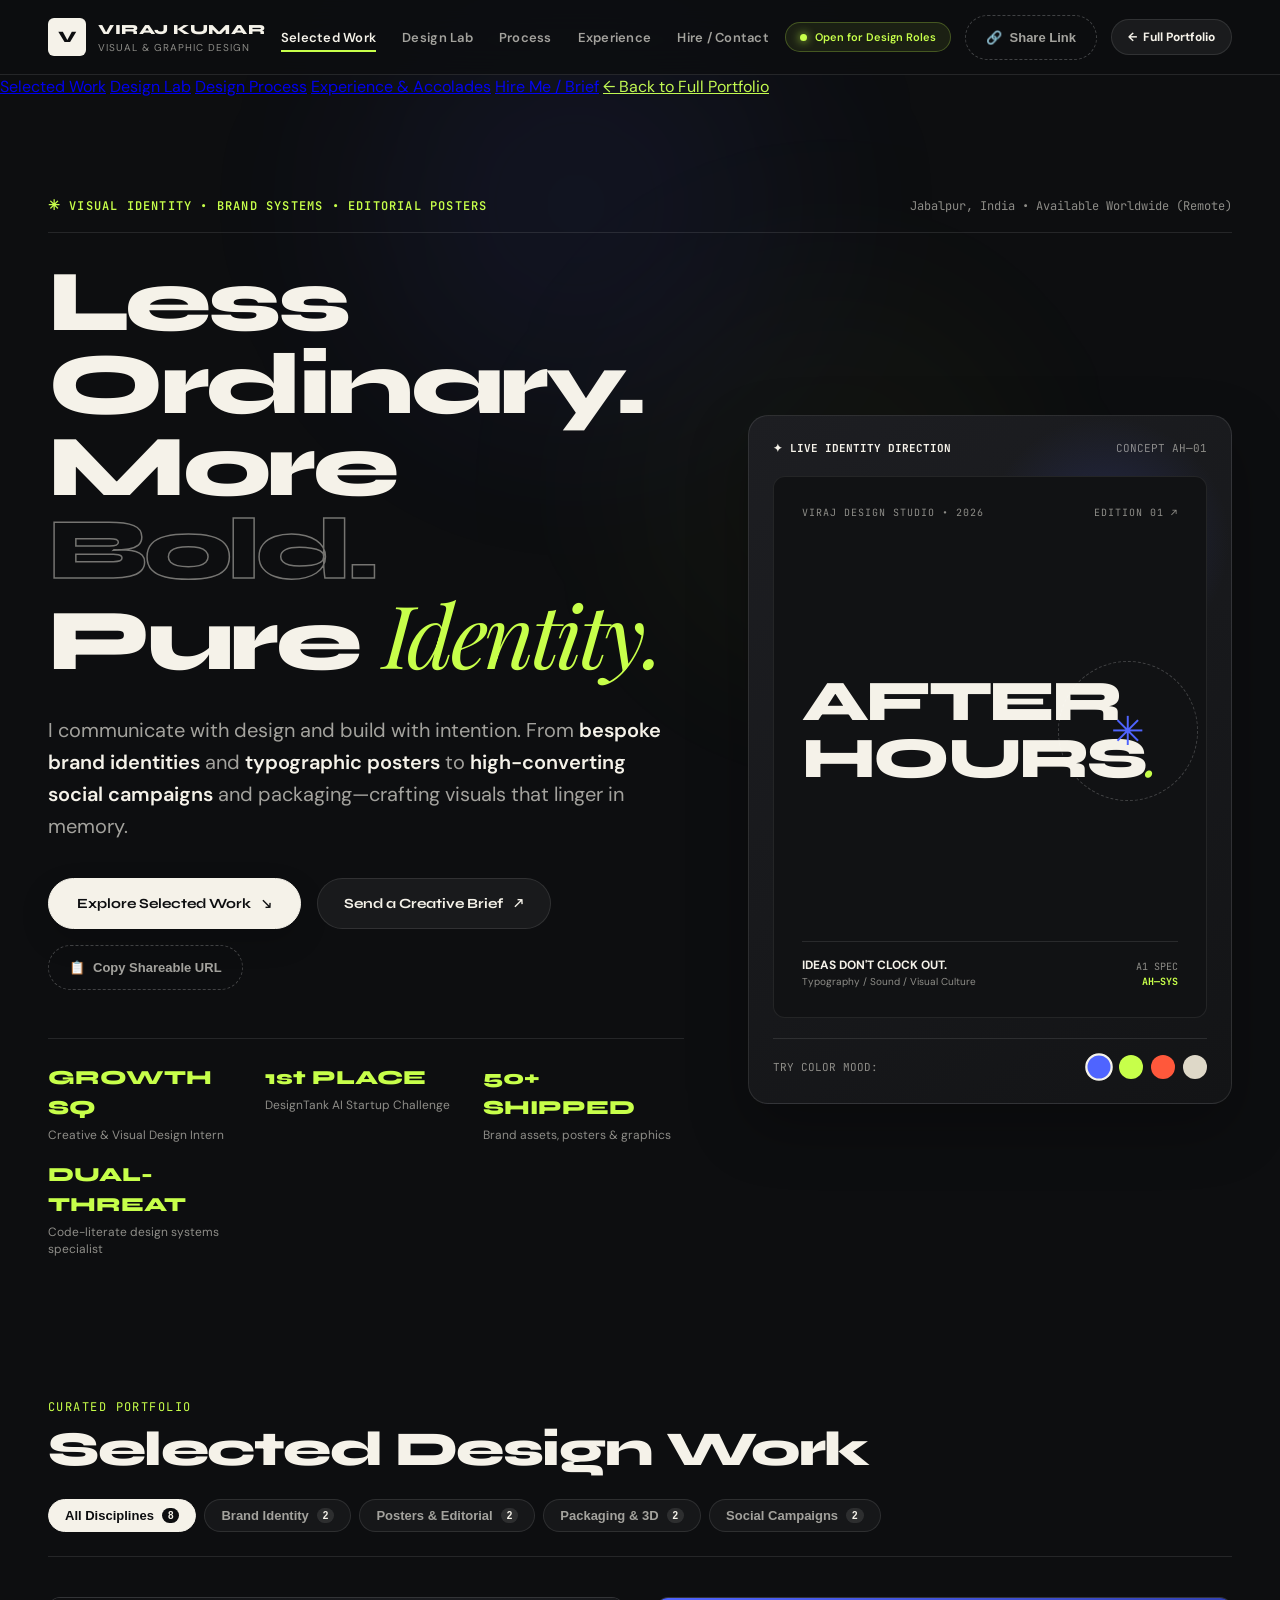
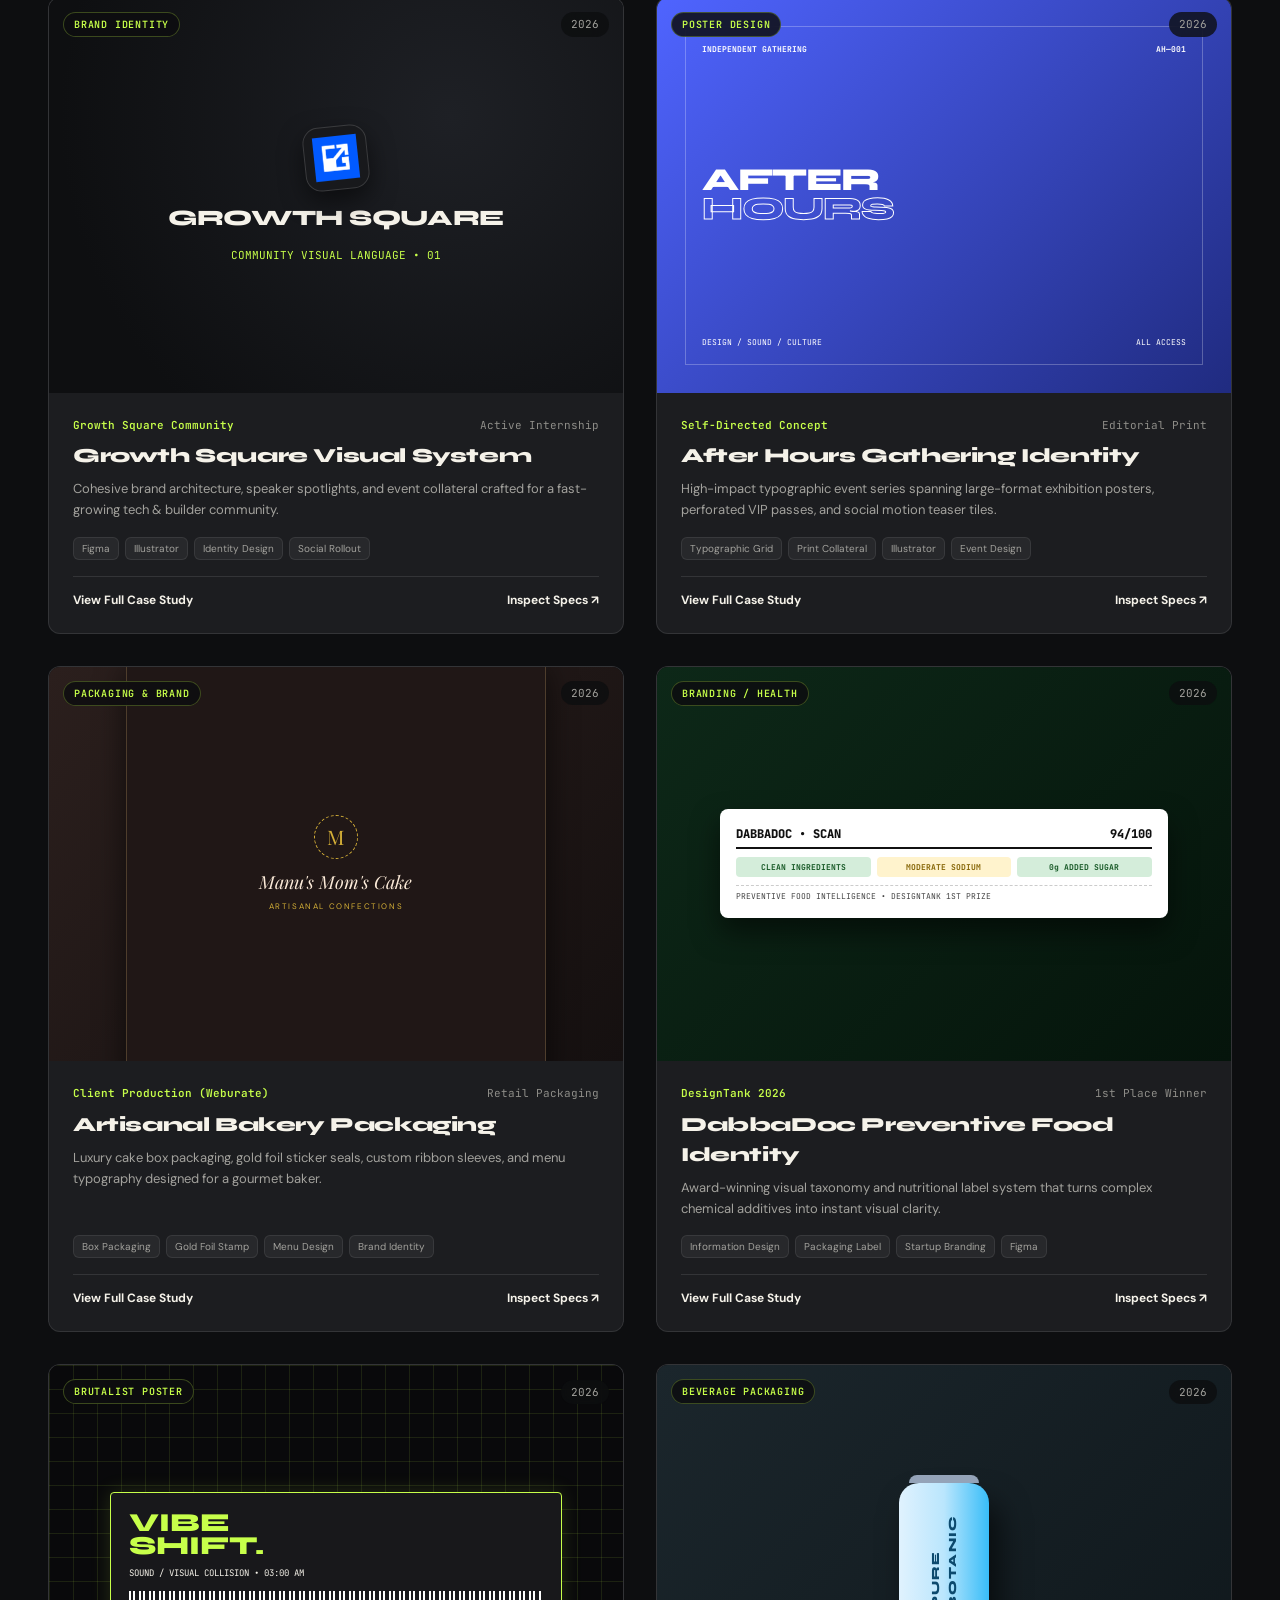
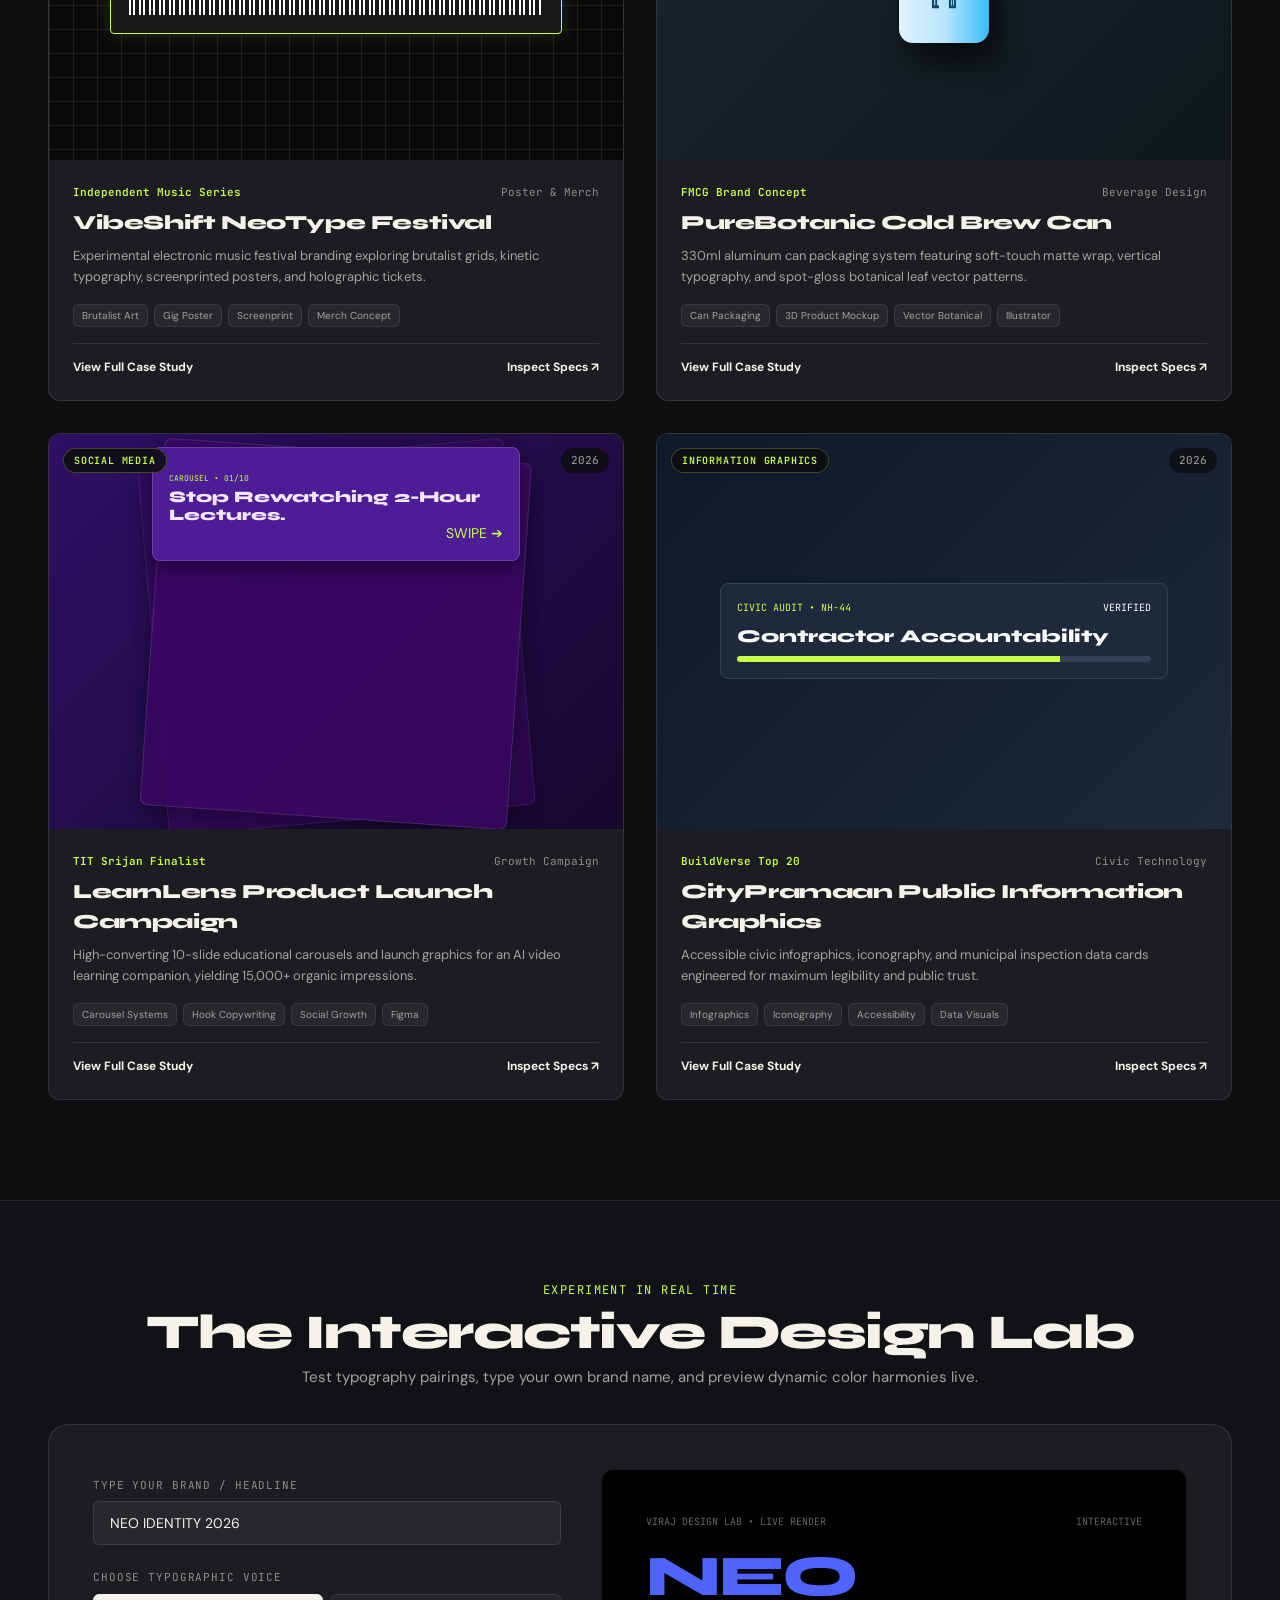
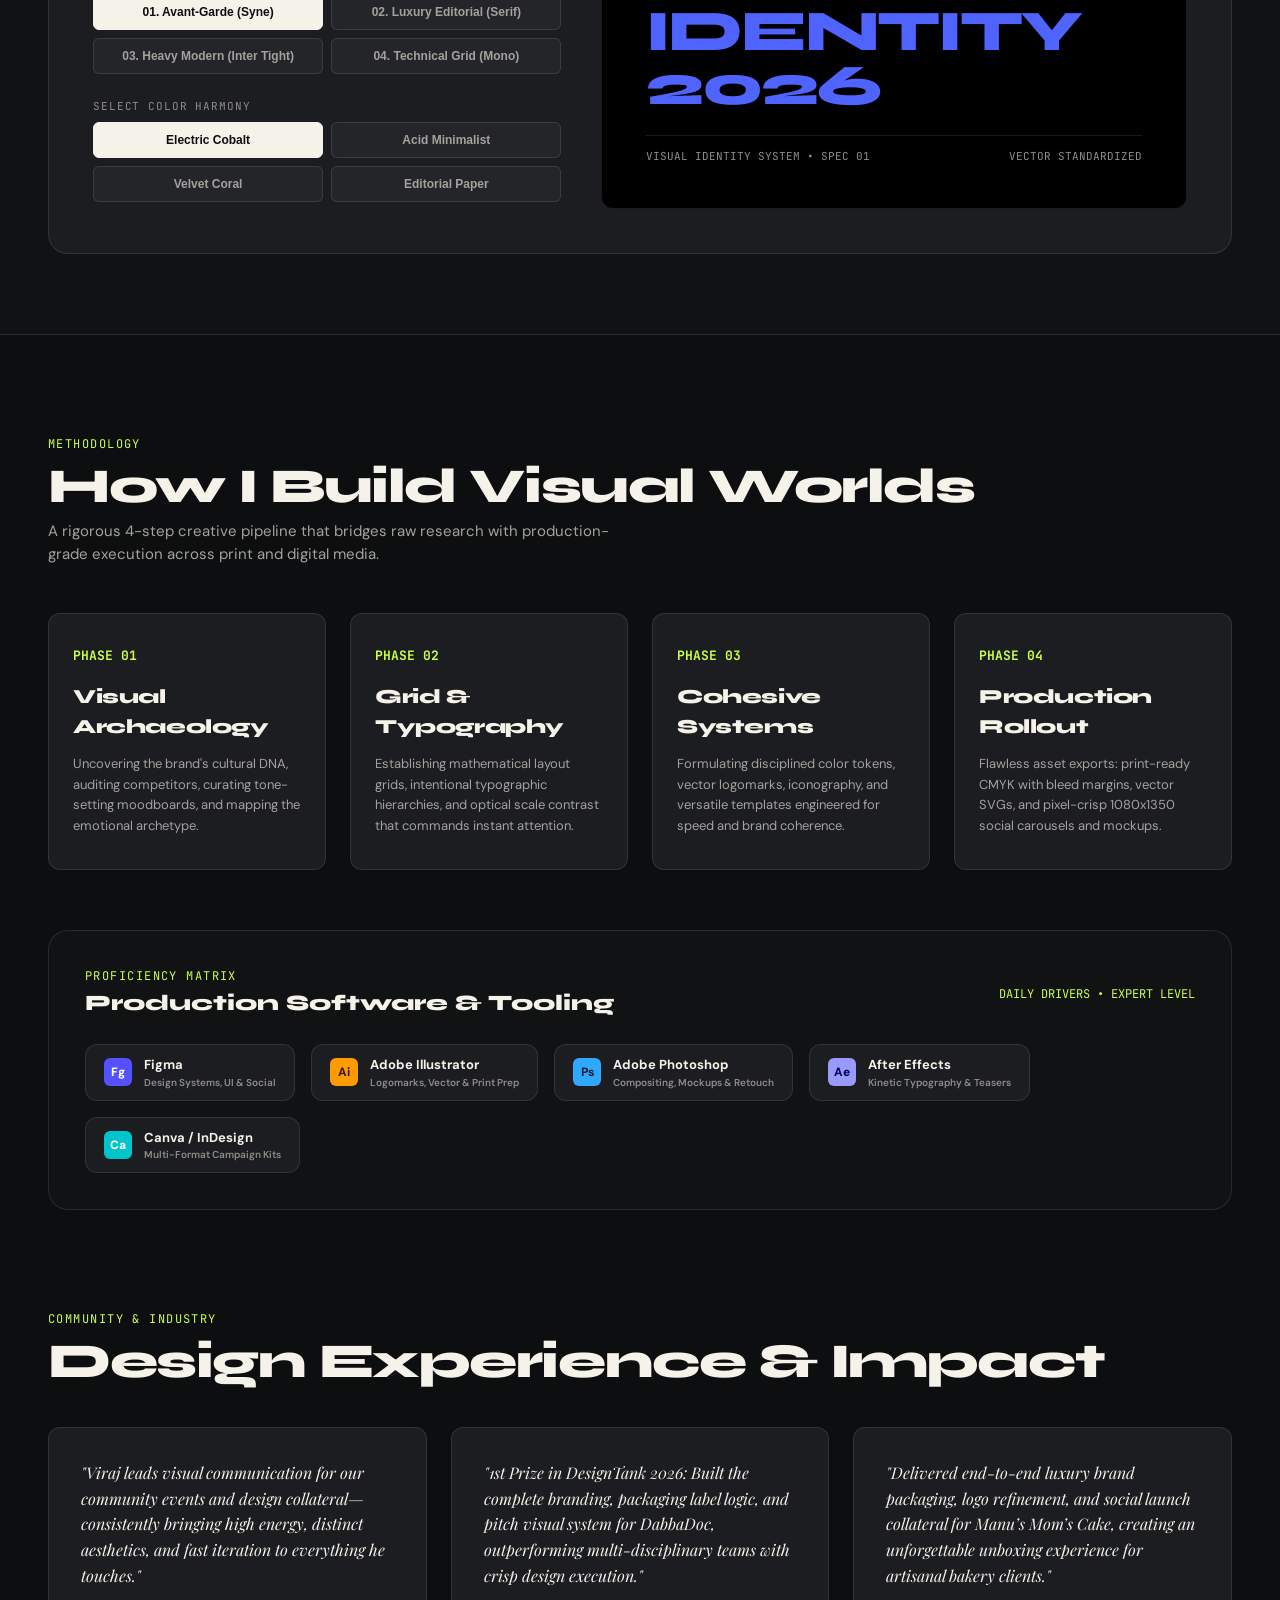
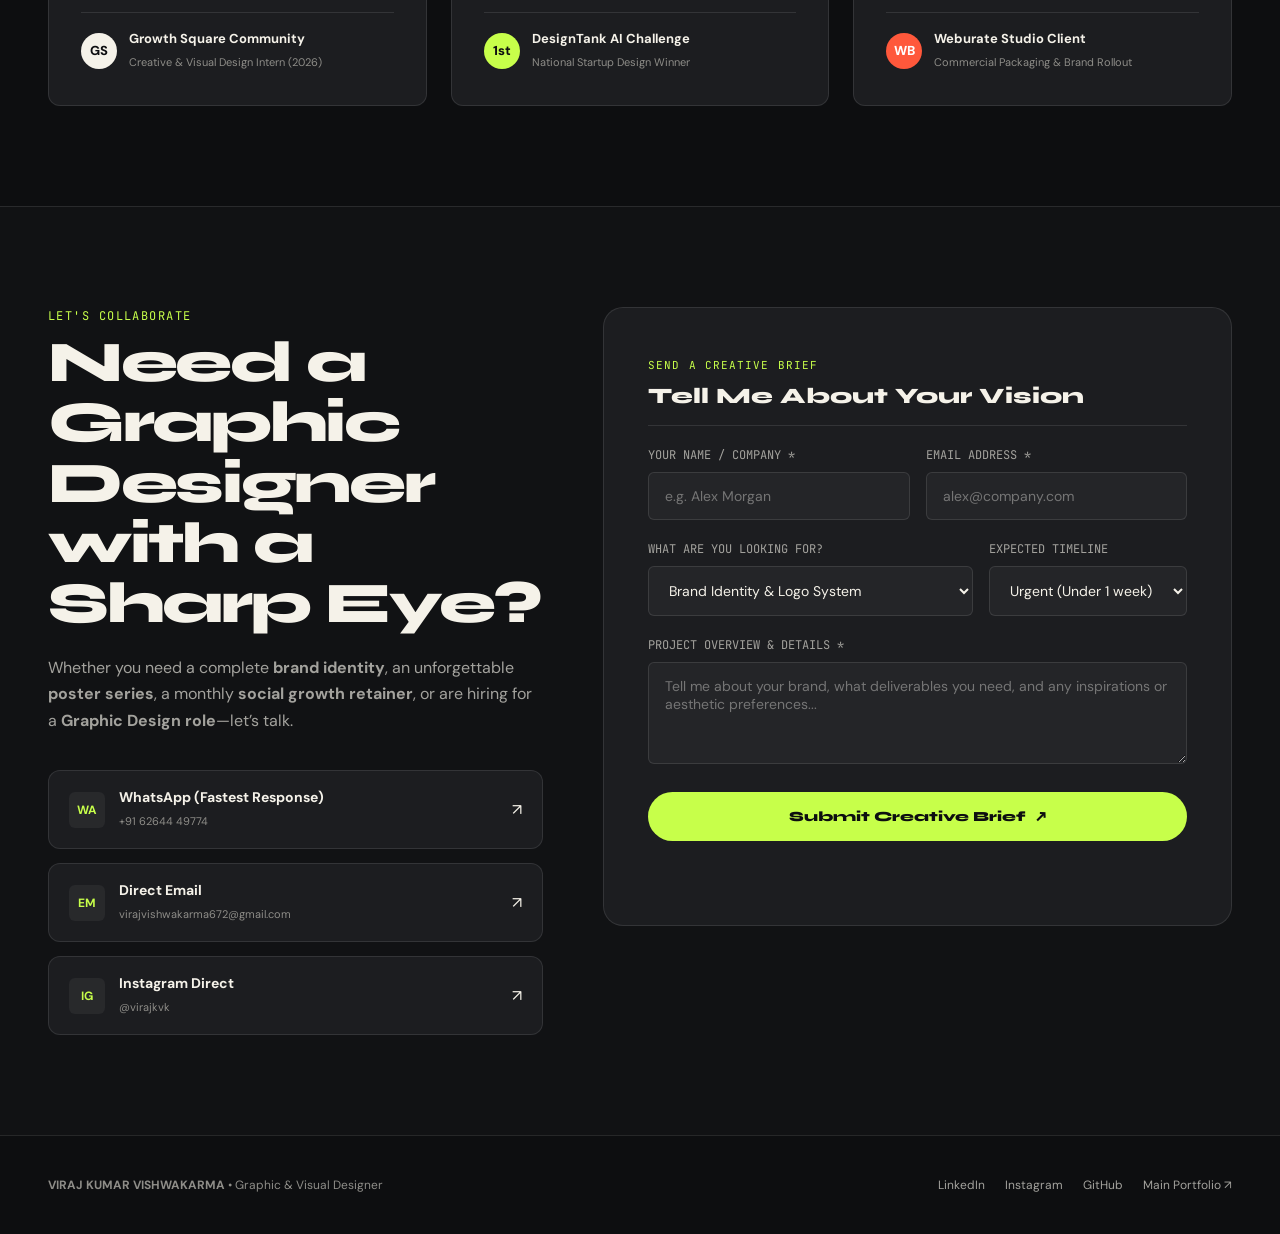
==== virajgraphicdesigner/index.html @ 85a867f2 "fix: resolve doubled URL path routing issue on Vercel for /virajgraphicdesigner" ====
<!DOCTYPE html>
<html lang="en">
<head>
  <meta charset="utf-8">
  <meta name="viewport" content="width=device-width, initial-scale=1">
  <title>Viraj Kumar Vishwakarma — Graphic & Visual Designer</title>
  <meta name="description" content="Portfolio of Viraj Kumar Vishwakarma: Graphic & Visual Designer. High-impact brand identities, typographic posters, social growth campaigns, packaging, and visual systems.">
  <meta property="og:title" content="Viraj Kumar Vishwakarma — Graphic & Visual Designer Portfolio">
  <meta property="og:description" content="Explore selected brand identities, typographic posters, social campaigns, and visual systems by Viraj.">
  <meta property="og:type" content="website">
  <meta property="og:url" content="https://viraj-pi.vercel.app/virajgraphicdesigner">
  <meta property="og:image" content="/assets/viraj-portrait-2026.png">
  <link rel="icon" href="/assets/favicon.svg" type="image/svg+xml">

  <!-- Google Fonts: Syne, Inter Tight, DM Sans, Playfair Display, JetBrains Mono -->
  <link rel="preconnect" href="https://fonts.googleapis.com">
  <link rel="preconnect" href="https://fonts.gstatic.com" crossorigin>
  <link href="https://fonts.googleapis.com/css2?family=DM+Sans:ital,wght@0,400;0,500;0,600;0,700;1,400&family=Inter+Tight:ital,wght@0,500;0,600;0,700;0,800;0,900;1,600&family=JetBrains+Mono:wght@400;600;700&family=Playfair+Display:ital,wght@0,600;1,400;1,600&family=Syne:wght@700;800;900&display=swap" rel="stylesheet">

  <link rel="stylesheet" href="graphic-design.css">
</head>
<body>
  <!-- Ambient Background Lighting -->
  <div class="bg-ambient" aria-hidden="true"></div>

  <!-- Main Site Header -->
  <header class="site-header">
    <div class="container nav-wrap">
      <a href="/" class="brand-badge" title="Go to Main Portfolio">
        <div class="brand-symbol">V</div>
        <div class="brand-text">
          <span class="brand-name">Viraj Kumar</span>
          <span class="brand-tag">Visual &amp; Graphic Design</span>
        </div>
      </a>

      <!-- Desktop Navigation -->
      <nav aria-label="Graphic Design Portfolio Navigation">
        <ul class="nav-links">
          <li><a href="#work" class="nav-link active">Selected Work</a></li>
          <li><a href="#lab" class="nav-link">Design Lab</a></li>
          <li><a href="#process" class="nav-link">Process</a></li>
          <li><a href="#credentials" class="nav-link">Experience</a></li>
          <li><a href="#hire" class="nav-link">Hire / Contact</a></li>
        </ul>
      </nav>

      <!-- Nav Actions -->
      <div class="nav-actions">
        <div class="status-pill" title="Current Availability">
          <span class="status-dot"></span>
          <span>Open for Design Roles</span>
        </div>
        <button type="button" class="btn-share btn-share-link" title="Copy shareable link to this page">
          <span>🔗</span> Share Link
        </button>
        <a href="/" class="btn-back-portfolio" title="Return to Engineering &amp; Full Portfolio">
          <span>←</span> Full Portfolio
        </a>
        <button class="mobile-nav-toggle" aria-label="Toggle Navigation Menu">☰</button>
      </div>
    </div>
  </header>

  <!-- Mobile Drawer Menu -->
  <div class="mobile-menu-drawer" aria-label="Mobile Menu">
    <a href="#work">Selected Work</a>
    <a href="#lab">Design Lab</a>
    <a href="#process">Design Process</a>
    <a href="#credentials">Experience &amp; Accolades</a>
    <a href="#hire">Hire Me / Brief</a>
    <a href="/" style="color: var(--acid);">← Back to Full Portfolio</a>
  </div>

  <main>
    <!-- HERO SECTION -->
    <section class="design-hero">
      <div class="container">
        <!-- Meta Ribbon -->
        <div class="hero-meta-strip">
          <div class="kicker-badge">
            <span>✳</span> Visual Identity &bull; Brand Systems &bull; Editorial Posters
          </div>
          <div>Jabalpur, India &bull; Available Worldwide (Remote)</div>
        </div>

        <div class="hero-grid">
          <!-- Left Column: Copy & Actions -->
          <div class="hero-copy-col">
            <h1 class="hero-headline">
              Less Ordinary.<br>
              More <span class="stroke-text">Bold.</span><br>
              Pure <em>Identity.</em>
            </h1>
            <p class="hero-desc">
              I communicate with design and build with intention. From <strong>bespoke brand identities</strong> and <strong>typographic posters</strong> to <strong>high-converting social campaigns</strong> and packaging—crafting visuals that linger in memory.
            </p>

            <div class="hero-cta-group">
              <a href="#work" class="btn-primary">
                Explore Selected Work <span>↘</span>
              </a>
              <a href="#hire" class="btn-secondary">
                Send a Creative Brief <span>↗</span>
              </a>
              <button type="button" class="btn-share btn-share-link">
                <span>📋</span> Copy Shareable URL
              </button>
            </div>

            <!-- Proof Points -->
            <div class="hero-proof-chips">
              <div class="proof-chip">
                <span class="proof-number">GROWTH SQ</span>
                <span class="proof-label">Creative &amp; Visual Design Intern</span>
              </div>
              <div class="proof-chip">
                <span class="proof-number">1st PLACE</span>
                <span class="proof-label">DesignTank AI Startup Challenge</span>
              </div>
              <div class="proof-chip">
                <span class="proof-number">50+ SHIPPED</span>
                <span class="proof-label">Brand assets, posters &amp; graphics</span>
              </div>
              <div class="proof-chip">
                <span class="proof-number">DUAL-THREAT</span>
                <span class="proof-label">Code-literate design systems specialist</span>
              </div>
            </div>
          </div>

          <!-- Right Column: Interactive Visual Poster Showcase -->
          <div class="hero-visual-card">
            <div class="hero-card-header">
              <span class="hero-card-title"><span>✦</span> LIVE IDENTITY DIRECTION</span>
              <span>CONCEPT AH—01</span>
            </div>

            <div class="interactive-poster-preview" role="img" aria-label="Interactive Typographic Poster Preview">
              <div class="poster-art-badge">
                <span>VIRAJ DESIGN STUDIO &bull; 2026</span>
                <span>EDITION 01 ↗</span>
              </div>

              <div class="poster-centerpiece">
                <div class="poster-big-type">
                  AFTER<br>
                  <span>HOURS</span><em>.</em>
                </div>
                <div class="poster-graphics-orbit" aria-hidden="true">
                  <span>✳</span>
                </div>
              </div>

              <div class="poster-footer-specs">
                <div>
                  <strong style="display:block; color:var(--paper); font-size:12px;">IDEAS DON'T CLOCK OUT.</strong>
                  <span>Typography / Sound / Visual Culture</span>
                </div>
                <div style="text-align: right; font-family:var(--mono-font);">
                  <span>A1 SPEC</span><br>
                  <strong style="color:var(--acid);">AH—SYS</strong>
                </div>
              </div>
            </div>

            <!-- Palette Toggle Buttons -->
            <div class="hero-palette-swatches">
              <span class="swatches-label">TRY COLOR MOOD:</span>
              <div class="swatch-buttons">
                <button type="button" class="swatch-btn swatch-electric active" data-palette="electric" aria-label="Electric Theme"></button>
                <button type="button" class="swatch-btn swatch-citrus" data-palette="citrus" aria-label="Citrus Theme"></button>
                <button type="button" class="swatch-btn swatch-coral" data-palette="coral" aria-label="Coral Theme"></button>
                <button type="button" class="swatch-btn swatch-noir" data-palette="noir" aria-label="Noir Paper Theme"></button>
              </div>
            </div>
          </div>
        </div>
      </div>
    </section>

    <!-- SELECTED WORK / GALLERY SECTION -->
    <section class="gallery-section" id="work">
      <div class="container">
        <!-- Section Header with Filter Controls -->
        <div class="section-head">
          <div>
            <span class="section-kicker">CURATED PORTFOLIO</span>
            <h2 class="section-title">Selected Design Work</h2>
          </div>

          <!-- Filter Tabs -->
          <div class="filter-bar" role="tablist">
            <button class="filter-btn active" data-filter="all" role="tab" aria-selected="true">
              All Disciplines <span class="count">8</span>
            </button>
            <button class="filter-btn" data-filter="branding" role="tab" aria-selected="false">
              Brand Identity <span class="count">2</span>
            </button>
            <button class="filter-btn" data-filter="posters" role="tab" aria-selected="false">
              Posters &amp; Editorial <span class="count">2</span>
            </button>
            <button class="filter-btn" data-filter="packaging" role="tab" aria-selected="false">
              Packaging &amp; 3D <span class="count">2</span>
            </button>
            <button class="filter-btn" data-filter="social" role="tab" aria-selected="false">
              Social Campaigns <span class="count">2</span>
            </button>
          </div>
        </div>

        <!-- Projects Grid -->
        <div class="projects-grid">

          <!-- 01: Growth Square -->
          <article class="project-card" data-id="growth-square" data-category="branding">
            <div class="card-visual-wrapper">
              <div class="card-overlay-badges">
                <span class="pill-discipline">Brand Identity</span>
                <span class="pill-year">2026</span>
              </div>
              <div class="mockup-canvas growthsq-canvas">
                <div class="growthsq-layout">
                  <div class="gs-badge-logo">
                    <img src="/assets/growthsquare-logo.png" alt="Growth Square Logo">
                  </div>
                  <div class="gs-label-bold">GROWTH SQUARE</div>
                  <div class="gs-tagline">COMMUNITY VISUAL LANGUAGE &bull; 01</div>
                </div>
              </div>
            </div>
            <div class="card-content">
              <div class="card-topline">
                <span class="client-name">Growth Square Community</span>
                <span>Active Internship</span>
              </div>
              <h3 class="card-title">Growth Square Visual System</h3>
              <p class="card-description">
                Cohesive brand architecture, speaker spotlights, and event collateral crafted for a fast-growing tech &amp; builder community.
              </p>
              <div class="card-tags">
                <span class="mini-tag">Figma</span>
                <span class="mini-tag">Illustrator</span>
                <span class="mini-tag">Identity Design</span>
                <span class="mini-tag">Social Rollout</span>
              </div>
              <div class="card-action-bar">
                <span>View Full Case Study</span>
                <span class="btn-inspect">Inspect Specs ↗</span>
              </div>
            </div>
          </article>

          <!-- 02: After Hours Concept -->
          <article class="project-card" data-id="after-hours" data-category="posters">
            <div class="card-visual-wrapper">
              <div class="card-overlay-badges">
                <span class="pill-discipline">Poster Design</span>
                <span class="pill-year">2026</span>
              </div>
              <div class="mockup-canvas afterhours-canvas">
                <div class="ah-mini-poster">
                  <div class="ah-top-row">
                    <span>INDEPENDENT GATHERING</span>
                    <span>AH—001</span>
                  </div>
                  <div class="ah-mid-type">
                    AFTER<br><span>HOURS</span>
                  </div>
                  <div class="ah-bot-row">
                    <span>DESIGN / SOUND / CULTURE</span>
                    <span>ALL ACCESS</span>
                  </div>
                </div>
              </div>
            </div>
            <div class="card-content">
              <div class="card-topline">
                <span class="client-name">Self-Directed Concept</span>
                <span>Editorial Print</span>
              </div>
              <h3 class="card-title">After Hours Gathering Identity</h3>
              <p class="card-description">
                High-impact typographic event series spanning large-format exhibition posters, perforated VIP passes, and social motion teaser tiles.
              </p>
              <div class="card-tags">
                <span class="mini-tag">Typographic Grid</span>
                <span class="mini-tag">Print Collateral</span>
                <span class="mini-tag">Illustrator</span>
                <span class="mini-tag">Event Design</span>
              </div>
              <div class="card-action-bar">
                <span>View Full Case Study</span>
                <span class="btn-inspect">Inspect Specs ↗</span>
              </div>
            </div>
          </article>

          <!-- 03: Manu's Mom's Cake -->
          <article class="project-card" data-id="manu-moms-cake" data-category="packaging">
            <div class="card-visual-wrapper">
              <div class="card-overlay-badges">
                <span class="pill-discipline">Packaging &amp; Brand</span>
                <span class="pill-year">2026</span>
              </div>
              <div class="mockup-canvas manumom-canvas">
                <div class="cake-packaging-preview">
                  <div class="cake-seal">M</div>
                  <div class="cake-brand-text">Manu's Mom's Cake</div>
                  <div class="cake-subtext">ARTISANAL CONFECTIONS</div>
                </div>
              </div>
            </div>
            <div class="card-content">
              <div class="card-topline">
                <span class="client-name">Client Production (Weburate)</span>
                <span>Retail Packaging</span>
              </div>
              <h3 class="card-title">Artisanal Bakery Packaging</h3>
              <p class="card-description">
                Luxury cake box packaging, gold foil sticker seals, custom ribbon sleeves, and menu typography designed for a gourmet baker.
              </p>
              <div class="card-tags">
                <span class="mini-tag">Box Packaging</span>
                <span class="mini-tag">Gold Foil Stamp</span>
                <span class="mini-tag">Menu Design</span>
                <span class="mini-tag">Brand Identity</span>
              </div>
              <div class="card-action-bar">
                <span>View Full Case Study</span>
                <span class="btn-inspect">Inspect Specs ↗</span>
              </div>
            </div>
          </article>

          <!-- 04: DabbaDoc Brand & Information Design -->
          <article class="project-card" data-id="dabbadoc" data-category="branding">
            <div class="card-visual-wrapper">
              <div class="card-overlay-badges">
                <span class="pill-discipline">Branding / Health</span>
                <span class="pill-year">2026</span>
              </div>
              <div class="mockup-canvas dabbadoc-canvas">
                <div class="food-label-preview">
                  <div class="food-label-head">
                    <span>DABBADOC &bull; SCAN</span>
                    <span>94/100</span>
                  </div>
                  <div class="food-traffic-lights">
                    <span class="light-pill light-green">CLEAN INGREDIENTS</span>
                    <span class="light-pill light-amber">MODERATE SODIUM</span>
                    <span class="light-pill light-green">0g ADDED SUGAR</span>
                  </div>
                  <div style="font-size: 8px; color: #444; border-top: 1px dashed #ccc; padding-top: 4px;">
                    PREVENTIVE FOOD INTELLIGENCE &bull; DESIGNTANK 1ST PRIZE
                  </div>
                </div>
              </div>
            </div>
            <div class="card-content">
              <div class="card-topline">
                <span class="client-name">DesignTank 2026</span>
                <span>1st Place Winner</span>
              </div>
              <h3 class="card-title">DabbaDoc Preventive Food Identity</h3>
              <p class="card-description">
                Award-winning visual taxonomy and nutritional label system that turns complex chemical additives into instant visual clarity.
              </p>
              <div class="card-tags">
                <span class="mini-tag">Information Design</span>
                <span class="mini-tag">Packaging Label</span>
                <span class="mini-tag">Startup Branding</span>
                <span class="mini-tag">Figma</span>
              </div>
              <div class="card-action-bar">
                <span>View Full Case Study</span>
                <span class="btn-inspect">Inspect Specs ↗</span>
              </div>
            </div>
          </article>

          <!-- 05: VibeShift NeoType Festival -->
          <article class="project-card" data-id="vibeshift" data-category="posters">
            <div class="card-visual-wrapper">
              <div class="card-overlay-badges">
                <span class="pill-discipline">Brutalist Poster</span>
                <span class="pill-year">2026</span>
              </div>
              <div class="mockup-canvas vibeshift-canvas">
                <div class="vibeshift-grid-lines"></div>
                <div class="vibeshift-ticket">
                  <div class="vs-header">VIBE<br>SHIFT.</div>
                  <div style="font-size:9px; font-family:var(--mono-font); color:var(--paper);">
                    SOUND / VISUAL COLLISION &bull; 03:00 AM
                  </div>
                  <div class="vs-barcode"></div>
                </div>
              </div>
            </div>
            <div class="card-content">
              <div class="card-topline">
                <span class="client-name">Independent Music Series</span>
                <span>Poster &amp; Merch</span>
              </div>
              <h3 class="card-title">VibeShift NeoType Festival</h3>
              <p class="card-description">
                Experimental electronic music festival branding exploring brutalist grids, kinetic typography, screenprinted posters, and holographic tickets.
              </p>
              <div class="card-tags">
                <span class="mini-tag">Brutalist Art</span>
                <span class="mini-tag">Gig Poster</span>
                <span class="mini-tag">Screenprint</span>
                <span class="mini-tag">Merch Concept</span>
              </div>
              <div class="card-action-bar">
                <span>View Full Case Study</span>
                <span class="btn-inspect">Inspect Specs ↗</span>
              </div>
            </div>
          </article>

          <!-- 06: PureBotanic Can Packaging -->
          <article class="project-card" data-id="purebotanic" data-category="packaging">
            <div class="card-visual-wrapper">
              <div class="card-overlay-badges">
                <span class="pill-discipline">Beverage Packaging</span>
                <span class="pill-year">2026</span>
              </div>
              <div class="mockup-canvas botanic-canvas">
                <div class="botanic-can-mockup">
                  <div class="can-label">PURE BOTANIC</div>
                </div>
              </div>
            </div>
            <div class="card-content">
              <div class="card-topline">
                <span class="client-name">FMCG Brand Concept</span>
                <span>Beverage Design</span>
              </div>
              <h3 class="card-title">PureBotanic Cold Brew Can</h3>
              <p class="card-description">
                330ml aluminum can packaging system featuring soft-touch matte wrap, vertical typography, and spot-gloss botanical leaf vector patterns.
              </p>
              <div class="card-tags">
                <span class="mini-tag">Can Packaging</span>
                <span class="mini-tag">3D Product Mockup</span>
                <span class="mini-tag">Vector Botanical</span>
                <span class="mini-tag">Illustrator</span>
              </div>
              <div class="card-action-bar">
                <span>View Full Case Study</span>
                <span class="btn-inspect">Inspect Specs ↗</span>
              </div>
            </div>
          </article>

          <!-- 07: LearnLens Social Campaign -->
          <article class="project-card" data-id="learnlens-social" data-category="social">
            <div class="card-visual-wrapper">
              <div class="card-overlay-badges">
                <span class="pill-discipline">Social Media</span>
                <span class="pill-year">2026</span>
              </div>
              <div class="mockup-canvas learnlens-canvas">
                <div class="carousel-slide-stack">
                  <div class="slide-layer"></div>
                  <div class="slide-layer"></div>
                  <div class="slide-layer">
                    <div class="slide-content">
                      <span style="font-size:8px; font-family:var(--mono-font); color:var(--acid);">CAROUSEL &bull; 01/10</span>
                      <h4>Stop Rewatching 2-Hour Lectures.</h4>
                    </div>
                    <div class="slide-arrow-btn">SWIPE ➔</div>
                  </div>
                </div>
              </div>
            </div>
            <div class="card-content">
              <div class="card-topline">
                <span class="client-name">TIT Srijan Finalist</span>
                <span>Growth Campaign</span>
              </div>
              <h3 class="card-title">LearnLens Product Launch Campaign</h3>
              <p class="card-description">
                High-converting 10-slide educational carousels and launch graphics for an AI video learning companion, yielding 15,000+ organic impressions.
              </p>
              <div class="card-tags">
                <span class="mini-tag">Carousel Systems</span>
                <span class="mini-tag">Hook Copywriting</span>
                <span class="mini-tag">Social Growth</span>
                <span class="mini-tag">Figma</span>
              </div>
              <div class="card-action-bar">
                <span>View Full Case Study</span>
                <span class="btn-inspect">Inspect Specs ↗</span>
              </div>
            </div>
          </article>

          <!-- 08: CityPramaan Information Design -->
          <article class="project-card" data-id="citypramaan" data-category="social">
            <div class="card-visual-wrapper">
              <div class="card-overlay-badges">
                <span class="pill-discipline">Information Graphics</span>
                <span class="pill-year">2026</span>
              </div>
              <div class="mockup-canvas" style="background: linear-gradient(135deg, #0f172a 0%, #1e293b 100%);">
                <div style="width:85%; background:#1e293b; border:1px solid #334155; border-radius:8px; padding:16px; color:#f8fafc;">
                  <div style="display:flex; justify-content:space-between; font-size:10px; font-family:var(--mono-font); margin-bottom:8px;">
                    <span style="color:var(--acid);">CIVIC AUDIT &bull; NH-44</span>
                    <span>VERIFIED</span>
                  </div>
                  <div style="font-family:var(--display-font); font-size:18px; font-weight:800; margin-bottom:6px;">
                    Contractor Accountability
                  </div>
                  <div style="height:6px; background:#334155; border-radius:4px; overflow:hidden;">
                    <div style="width:78%; height:100%; background:var(--acid);"></div>
                  </div>
                </div>
              </div>
            </div>
            <div class="card-content">
              <div class="card-topline">
                <span class="client-name">BuildVerse Top 20</span>
                <span>Civic Technology</span>
              </div>
              <h3 class="card-title">CityPramaan Public Information Graphics</h3>
              <p class="card-description">
                Accessible civic infographics, iconography, and municipal inspection data cards engineered for maximum legibility and public trust.
              </p>
              <div class="card-tags">
                <span class="mini-tag">Infographics</span>
                <span class="mini-tag">Iconography</span>
                <span class="mini-tag">Accessibility</span>
                <span class="mini-tag">Data Visuals</span>
              </div>
              <div class="card-action-bar">
                <span>View Full Case Study</span>
                <span class="btn-inspect">Inspect Specs ↗</span>
              </div>
            </div>
          </article>

        </div>
      </div>
    </section>

    <!-- INTERACTIVE CASE STUDY MODAL / LIGHTBOX -->
    <div class="modal-backdrop" id="caseStudyModal" role="dialog" aria-modal="true" aria-labelledby="modalProjectTitle">
      <div class="modal-window">
        <!-- Sticky Modal Header -->
        <div class="modal-header-bar">
          <div class="modal-meta-left">
            <span class="pill-discipline modal-discipline-tag">Discipline</span>
            <span class="pill-year modal-year-tag">Year</span>
          </div>
          <button type="button" class="modal-close-btn" aria-label="Close Case Study Modal">✕</button>
        </div>

        <!-- Modal Content Body -->
        <div class="modal-body">
          <div class="modal-details-grid">
            <!-- Left Narrative Column -->
            <div class="modal-narrative">
              <h2 class="modal-title-h2" id="modalProjectTitle">Project Title</h2>
              <p class="modal-brief-text">Project brief goes here.</p>

              <h3 class="modal-section-h3">The Design Challenge</h3>
              <p class="modal-challenge-text" style="font-size: 14px; line-height: 1.7; color: var(--text-light-muted); margin-bottom: 20px;">
                Challenge description.
              </p>

              <h3 class="modal-section-h3">The Creative Strategy &amp; Solution</h3>
              <p class="modal-solution-text" style="font-size: 14px; line-height: 1.7; color: var(--text-light-muted); margin-bottom: 24px;">
                Solution description.
              </p>

              <h3 class="modal-section-h3">Key Deliverables Shipped</h3>
              <ul class="modal-deliverables-list" style="list-style: none; padding-left: 0;">
                <!-- Dynamically populated -->
              </ul>
            </div>

            <!-- Right Specifications Sidebar -->
            <aside class="modal-sidebar-card">
              <div class="sidebar-spec-row">
                <span class="sidebar-spec-label">Client / Context</span>
                <span class="sidebar-spec-value modal-client-val">Client</span>
              </div>

              <div class="sidebar-spec-row">
                <span class="sidebar-spec-label">Display Typography</span>
                <span class="sidebar-spec-value modal-typo-display">Font</span>
              </div>

              <div class="sidebar-spec-row">
                <span class="sidebar-spec-label">Body Typography</span>
                <span class="sidebar-spec-value modal-typo-body">Font</span>
              </div>

              <div class="sidebar-spec-row">
                <span class="sidebar-spec-label">Brand Color Tokens (Click to Copy)</span>
                <div class="palette-swatches-interactive" style="margin-top: 8px;">
                  <!-- Dynamically populated swatches -->
                </div>
              </div>

              <div style="margin-top: auto; padding-top: 10px;">
                <a href="#hire" class="btn-primary" style="width: 100%; justify-content: center; font-size: 12px; padding: 12px 18px;" onclick="document.querySelector('#caseStudyModal').classList.remove('open'); document.body.style.overflow='';">
                  Hire Me for a Similar Project ↗
                </a>
              </div>
            </aside>
          </div>
        </div>
      </div>
    </div>

    <!-- INTERACTIVE DESIGN & TYPOGRAPHY LAB -->
    <section class="design-lab-section" id="lab">
      <div class="container">
        <div style="margin-bottom: 36px; text-align: center;">
          <span class="section-kicker">EXPERIMENT IN REAL TIME</span>
          <h2 class="section-title">The Interactive Design Lab</h2>
          <p style="color: var(--text-light-muted); font-size: 15px; margin-top: 8px;">
            Test typography pairings, type your own brand name, and preview dynamic color harmonies live.
          </p>
        </div>

        <div class="lab-container-box">
          <!-- Left Controls -->
          <div class="lab-controls">
            <div class="lab-control-group">
              <label for="labTextInput" class="lab-control-label">Type Your Brand / Headline</label>
              <input type="text" id="labTextInput" class="lab-input-text" value="NEO IDENTITY 2026" maxlength="32">
            </div>

            <div class="lab-control-group">
              <span class="lab-control-label">Choose Typographic Voice</span>
              <div class="lab-btn-grid">
                <button type="button" class="lab-btn-opt active" data-lab-font="syne">01. Avant-Garde (Syne)</button>
                <button type="button" class="lab-btn-opt" data-lab-font="serif">02. Luxury Editorial (Serif)</button>
                <button type="button" class="lab-btn-opt" data-lab-font="display">03. Heavy Modern (Inter Tight)</button>
                <button type="button" class="lab-btn-opt" data-lab-font="mono">04. Technical Grid (Mono)</button>
              </div>
            </div>

            <div class="lab-control-group">
              <span class="lab-control-label">Select Color Harmony</span>
              <div class="lab-btn-grid">
                <button type="button" class="lab-btn-opt active" data-lab-color="electric">Electric Cobalt</button>
                <button type="button" class="lab-btn-opt" data-lab-color="acid">Acid Minimalist</button>
                <button type="button" class="lab-btn-opt" data-lab-color="coral">Velvet Coral</button>
                <button type="button" class="lab-btn-opt" data-lab-color="monochrome">Editorial Paper</button>
              </div>
            </div>
          </div>

          <!-- Right Live Preview Stage -->
          <div class="lab-preview-stage">
            <div style="display:flex; justify-content:space-between; font-size:10px; font-family:var(--mono-font); color:rgba(255,255,255,0.4);">
              <span>VIRAJ DESIGN LAB &bull; LIVE RENDER</span>
              <span>INTERACTIVE</span>
            </div>

            <div class="lab-stage-text" id="labStageText" style="font-family: 'Syne', sans-serif; color: #4f64ff;">
              NEO IDENTITY 2026
            </div>

            <div class="lab-stage-subtext">
              <span>VISUAL IDENTITY SYSTEM &bull; SPEC 01</span>
              <span>VECTOR STANDARDIZED</span>
            </div>
          </div>
        </div>
      </div>
    </section>

    <!-- DESIGN PHILOSOPHY & WORKFLOW -->
    <section class="process-section" id="process">
      <div class="container">
        <div>
          <span class="section-kicker">METHODOLOGY</span>
          <h2 class="section-title">How I Build Visual Worlds</h2>
          <p style="color: var(--text-light-muted); font-size: 15px; margin-top: 8px; max-width: 600px;">
            A rigorous 4-step creative pipeline that bridges raw research with production-grade execution across print and digital media.
          </p>
        </div>

        <div class="process-steps-grid">
          <div class="process-card">
            <span class="process-num">PHASE 01</span>
            <h3 class="process-title">Visual Archaeology</h3>
            <p class="process-desc">
              Uncovering the brand's cultural DNA, auditing competitors, curating tone-setting moodboards, and mapping the emotional archetype.
            </p>
          </div>

          <div class="process-card">
            <span class="process-num">PHASE 02</span>
            <h3 class="process-title">Grid &amp; Typography</h3>
            <p class="process-desc">
              Establishing mathematical layout grids, intentional typographic hierarchies, and optical scale contrast that commands instant attention.
            </p>
          </div>

          <div class="process-card">
            <span class="process-num">PHASE 03</span>
            <h3 class="process-title">Cohesive Systems</h3>
            <p class="process-desc">
              Formulating disciplined color tokens, vector logomarks, iconography, and versatile templates engineered for speed and brand coherence.
            </p>
          </div>

          <div class="process-card">
            <span class="process-num">PHASE 04</span>
            <h3 class="process-title">Production Rollout</h3>
            <p class="process-desc">
              Flawless asset exports: print-ready CMYK with bleed margins, vector SVGs, and pixel-crisp 1080x1350 social carousels and mockups.
            </p>
          </div>
        </div>

        <!-- Software Toolkit Matrix -->
        <div class="toolkit-row">
          <div class="toolkit-header">
            <div>
              <span class="section-kicker" style="margin-bottom: 2px;">PROFICIENCY MATRIX</span>
              <h3 style="font-family: var(--display-font); font-size: 22px; font-weight: 800; color: var(--paper);">
                Production Software &amp; Tooling
              </h3>
            </div>
            <span style="font-size: 12px; font-family: var(--mono-font); color: var(--acid);">
              DAILY DRIVERS &bull; EXPERT LEVEL
            </span>
          </div>

          <div class="tools-flex">
            <div class="tool-chip-pro">
              <span class="tool-logo-monogram figma-bg">Fg</span>
              <div>
                <strong>Figma</strong>
                <div style="font-size:10px; color:var(--text-muted);">Design Systems, UI &amp; Social</div>
              </div>
            </div>

            <div class="tool-chip-pro">
              <span class="tool-logo-monogram ai-bg">Ai</span>
              <div>
                <strong>Adobe Illustrator</strong>
                <div style="font-size:10px; color:var(--text-muted);">Logomarks, Vector &amp; Print Prep</div>
              </div>
            </div>

            <div class="tool-chip-pro">
              <span class="tool-logo-monogram ps-bg">Ps</span>
              <div>
                <strong>Adobe Photoshop</strong>
                <div style="font-size:10px; color:var(--text-muted);">Compositing, Mockups &amp; Retouch</div>
              </div>
            </div>

            <div class="tool-chip-pro">
              <span class="tool-logo-monogram ae-bg">Ae</span>
              <div>
                <strong>After Effects</strong>
                <div style="font-size:10px; color:var(--text-muted);">Kinetic Typography &amp; Teasers</div>
              </div>
            </div>

            <div class="tool-chip-pro">
              <span class="tool-logo-monogram canva-bg">Ca</span>
              <div>
                <strong>Canva / InDesign</strong>
                <div style="font-size:10px; color:var(--text-muted);">Multi-Format Campaign Kits</div>
              </div>
            </div>
          </div>
        </div>
      </div>
    </section>

    <!-- CREDENTIALS & EXPERIENCE -->
    <section class="credentials-section" id="credentials">
      <div class="container">
        <div>
          <span class="section-kicker">COMMUNITY &amp; INDUSTRY</span>
          <h2 class="section-title">Design Experience &amp; Impact</h2>
        </div>

        <div class="cred-grid">
          <div class="cred-card">
            <p class="cred-quote">
              "Viraj leads visual communication for our community events and design collateral—consistently bringing high energy, distinct aesthetics, and fast iteration to everything he touches."
            </p>
            <div class="cred-author">
              <div class="cred-avatar">GS</div>
              <div class="cred-info">
                <strong>Growth Square Community</strong>
                <span>Creative &amp; Visual Design Intern (2026)</span>
              </div>
            </div>
          </div>

          <div class="cred-card">
            <p class="cred-quote">
              "1st Prize in DesignTank 2026: Built the complete branding, packaging label logic, and pitch visual system for DabbaDoc, outperforming multi-disciplinary teams with crisp design execution."
            </p>
            <div class="cred-author">
              <div class="cred-avatar" style="background:var(--acid);">1st</div>
              <div class="cred-info">
                <strong>DesignTank AI Challenge</strong>
                <span>National Startup Design Winner</span>
              </div>
            </div>
          </div>

          <div class="cred-card">
            <p class="cred-quote">
              "Delivered end-to-end luxury brand packaging, logo refinement, and social launch collateral for Manu’s Mom’s Cake, creating an unforgettable unboxing experience for artisanal bakery clients."
            </p>
            <div class="cred-author">
              <div class="cred-avatar" style="background:var(--coral); color:#fff;">WB</div>
              <div class="cred-info">
                <strong>Weburate Studio Client</strong>
                <span>Commercial Packaging &amp; Brand Rollout</span>
              </div>
            </div>
          </div>
        </div>
      </div>
    </section>

    <!-- HIRE / CONTACT SECTION -->
    <section class="contact-section" id="hire">
      <div class="container">
        <div class="contact-layout">
          <!-- Left Column -->
          <div class="contact-info-col">
            <span class="section-kicker">LET'S COLLABORATE</span>
            <h2>Need a Graphic Designer with a Sharp Eye?</h2>
            <p>
              Whether you need a complete <strong>brand identity</strong>, an unforgettable <strong>poster series</strong>, a monthly <strong>social growth retainer</strong>, or are hiring for a <strong>Graphic Design role</strong>—let’s talk.
            </p>

            <div class="direct-channels">
              <a href="https://wa.me/916264449774?text=Hi%20Viraj%2C%20I%20saw%20your%20graphic%20design%20portfolio%20and%20would%20love%20to%20discuss%20a%20project." class="channel-link" target="_blank" rel="noreferrer">
                <div class="channel-left">
                  <div class="channel-icon">WA</div>
                  <div>
                    <strong>WhatsApp (Fastest Response)</strong>
                    <small>+91 62644 49774</small>
                  </div>
                </div>
                <span>↗</span>
              </a>

              <a href="mailto:virajvishwakarma672@gmail.com?subject=Graphic%20Design%20Opportunity%20%2F%20Inquiry" class="channel-link">
                <div class="channel-left">
                  <div class="channel-icon">EM</div>
                  <div>
                    <strong>Direct Email</strong>
                    <small>virajvishwakarma672@gmail.com</small>
                  </div>
                </div>
                <span>↗</span>
              </a>

              <a href="https://www.instagram.com/virajkvk/" class="channel-link" target="_blank" rel="noreferrer">
                <div class="channel-left">
                  <div class="channel-icon">IG</div>
                  <div>
                    <strong>Instagram Direct</strong>
                    <small>@virajkvk</small>
                  </div>
                </div>
                <span>↗</span>
              </a>
            </div>
          </div>

          <!-- Right Column: Design Brief Form -->
          <form class="design-form" id="designInquiryForm">
            <div style="border-bottom: 1px solid var(--ink-border); padding-bottom: 12px;">
              <span style="font-family: var(--mono-font); font-size: 11px; color: var(--acid); letter-spacing: 0.1em;">SEND A CREATIVE BRIEF</span>
              <h3 style="font-family: var(--display-font); font-size: 22px; font-weight: 800; color: var(--paper); margin-top: 4px;">
                Tell Me About Your Vision
              </h3>
            </div>

            <div class="form-grid-2">
              <div class="field-group">
                <label for="clientName">Your Name / Company *</label>
                <input type="text" id="clientName" name="name" class="field-input" placeholder="e.g. Alex Morgan" required>
              </div>

              <div class="field-group">
                <label for="clientEmail">Email Address *</label>
                <input type="email" id="clientEmail" name="email" class="field-input" placeholder="alex@company.com" required>
              </div>
            </div>

            <div class="form-grid-2">
              <div class="field-group">
                <label for="projectType">What are you looking for?</label>
                <select id="projectType" name="projectType" class="field-select">
                  <option value="Brand Identity &amp; Logo System">Brand Identity &amp; Logo System</option>
                  <option value="Typographic Posters &amp; Event Graphics">Typographic Posters &amp; Event Graphics</option>
                  <option value="Social Media Content &amp; Carousels">Social Media Content &amp; Carousels</option>
                  <option value="Product Packaging &amp; Label Design">Product Packaging &amp; Label Design</option>
                  <option value="Full-Time / Internship Graphic Design Role">Full-Time / Internship Graphic Design Role</option>
                  <option value="Design Retainer / Other">Design Retainer / Other</option>
                </select>
              </div>

              <div class="field-group">
                <label for="projectTimeline">Expected Timeline</label>
                <select id="projectTimeline" name="timeline" class="field-select">
                  <option value="Urgent (Under 1 week)">Urgent (Under 1 week)</option>
                  <option value="Standard (2–3 weeks)">Standard (2–3 weeks)</option>
                  <option value="Flexible / Ongoing">Flexible / Ongoing</option>
                  <option value="Immediate Role Hire">Immediate Role Hire</option>
                </select>
              </div>
            </div>

            <div class="field-group">
              <label for="projectDetails">Project Overview &amp; Details *</label>
              <textarea id="projectDetails" name="details" rows="4" class="field-textarea" placeholder="Tell me about your brand, what deliverables you need, and any inspirations or aesthetic preferences..." required></textarea>
            </div>

            <button type="submit" class="form-submit-btn">
              Submit Creative Brief <span>↗</span>
            </button>
            <div id="designFormStatus" class="form-status-msg" role="status" aria-live="polite"></div>
          </form>
        </div>
      </div>
    </section>
  </main>

  <!-- FOOTER -->
  <footer class="site-footer">
    <div class="container footer-wrap">
      <div>
        <strong>VIRAJ KUMAR VISHWAKARMA</strong> &bull; Graphic &amp; Visual Designer
      </div>
      <div class="footer-socials">
        <a href="https://www.linkedin.com/in/viraj-kumar-vishwakarma-607a5533b/" target="_blank" rel="noreferrer">LinkedIn</a>
        <a href="https://www.instagram.com/virajkvk/" target="_blank" rel="noreferrer">Instagram</a>
        <a href="https://github.com/virajkvk18" target="_blank" rel="noreferrer">GitHub</a>
        <a href="/">Main Portfolio ↗</a>
      </div>
    </div>
  </footer>

  <script src="graphic-design.js"></script>
</body>
</html>
---- virajgraphicdesigner/graphic-design.css ----
/* ==========================================================================
   VIRAJ KUMAR VISHWAKARMA — DEDICATED GRAPHIC DESIGN PORTFOLIO STYLES
   ========================================================================== */

:root {
  --paper: #f5f2e9;
  --paper-soft: #ece7db;
  --paper-dark: #dfd8c8;
  --ink: #0d0e10;
  --ink-surface: #151618;
  --ink-card: #1c1d20;
  --ink-card-hover: #232528;
  --ink-border: rgba(255, 255, 255, 0.1);
  --ink-border-hover: rgba(255, 255, 255, 0.22);

  --electric: #4f64ff;
  --electric-glow: rgba(79, 100, 255, 0.35);
  --acid: #c7ff4a;
  --acid-glow: rgba(199, 255, 74, 0.3);
  --coral: #ff583b;
  --ochre: #f0a93b;
  --pure-white: #ffffff;
  --text-muted: #8e8d88;
  --text-light-muted: #a3a29d;

  --display-font: "Syne", "Inter Tight", sans-serif;
  --body-font: "DM Sans", sans-serif;
  --serif-font: "Playfair Display", Georgia, serif;
  --mono-font: "JetBrains Mono", monospace;

  --container: 1360px;
  --radius-sm: 6px;
  --radius-md: 12px;
  --radius-lg: 20px;
  --radius-full: 9999px;

  --shadow-sm: 0 4px 12px rgba(0, 0, 0, 0.08);
  --shadow-md: 0 12px 30px rgba(0, 0, 0, 0.16);
  --shadow-lg: 0 24px 60px rgba(0, 0, 0, 0.28);
  --shadow-neon: 0 0 35px var(--electric-glow);
}

*, *::before, *::after {
  box-sizing: border-box;
  margin: 0;
  padding: 0;
}

html {
  scroll-behavior: smooth;
  overflow-x: hidden;
  background-color: var(--ink);
  color: var(--paper);
  font-family: var(--body-font);
}

body {
  background: var(--ink);
  color: var(--paper);
  line-height: 1.5;
  -webkit-font-smoothing: antialiased;
  position: relative;
  overflow-x: hidden;
}

/* Ambient Grain & Gradient Background */
.bg-ambient {
  position: fixed;
  inset: 0;
  pointer-events: none;
  z-index: 0;
  opacity: 0.85;
}

.bg-ambient::before {
  content: "";
  position: absolute;
  top: -20%;
  left: 15%;
  width: 60vw;
  height: 60vw;
  background: radial-gradient(circle, rgba(79, 100, 255, 0.12) 0%, transparent 60%);
  filter: blur(80px);
}

.bg-ambient::after {
  content: "";
  position: absolute;
  bottom: 10%;
  right: 10%;
  width: 50vw;
  height: 50vw;
  background: radial-gradient(circle, rgba(199, 255, 74, 0.06) 0%, transparent 65%);
  filter: blur(90px);
}

.container {
  width: 100%;
  max-width: var(--container);
  margin-left: auto;
  margin-right: auto;
  padding-left: clamp(16px, 4vw, 48px);
  padding-right: clamp(16px, 4vw, 48px);
  position: relative;
  z-index: 2;
}

/* ==========================================================================
   NAVIGATION BAR
   ========================================================================== */
.site-header {
  position: sticky;
  top: 0;
  z-index: 100;
  backdrop-filter: blur(16px);
  -webkit-backdrop-filter: blur(16px);
  background: rgba(13, 14, 16, 0.82);
  border-bottom: 1px solid var(--ink-border);
  transition: transform 0.3s ease, background 0.3s ease;
}

.nav-wrap {
  display: flex;
  align-items: center;
  justify-content: space-between;
  height: 74px;
}

.brand-badge {
  display: flex;
  align-items: center;
  gap: 12px;
  text-decoration: none;
  color: inherit;
}

.brand-symbol {
  width: 38px;
  height: 38px;
  background: var(--paper);
  color: var(--ink);
  font-family: var(--display-font);
  font-weight: 800;
  font-size: 16px;
  display: grid;
  place-items: center;
  border-radius: var(--radius-sm);
  transition: transform 0.3s cubic-bezier(0.175, 0.885, 0.32, 1.275);
}

.brand-badge:hover .brand-symbol {
  transform: rotate(-8deg) scale(1.05);
  background: var(--acid);
}

.brand-text {
  display: flex;
  flex-direction: column;
}

.brand-name {
  font-family: var(--display-font);
  font-weight: 800;
  font-size: 14px;
  letter-spacing: 0.04em;
  text-transform: uppercase;
  color: var(--paper);
}

.brand-tag {
  font-size: 10px;
  letter-spacing: 0.1em;
  color: var(--text-muted);
  text-transform: uppercase;
}

.nav-links {
  display: flex;
  align-items: center;
  gap: 26px;
  list-style: none;
}

.nav-link {
  color: var(--text-light-muted);
  text-decoration: none;
  font-size: 13px;
  font-weight: 600;
  letter-spacing: 0.02em;
  transition: color 0.2s ease;
  position: relative;
  padding: 6px 0;
}

.nav-link:hover, .nav-link.active {
  color: var(--paper);
}

.nav-link::after {
  content: "";
  position: absolute;
  left: 0;
  bottom: 0;
  width: 0%;
  height: 2px;
  background: var(--acid);
  transition: width 0.25s ease;
}

.nav-link:hover::after, .nav-link.active::after {
  width: 100%;
}

.nav-actions {
  display: flex;
  align-items: center;
  gap: 14px;
}

.status-pill {
  display: inline-flex;
  align-items: center;
  gap: 8px;
  padding: 6px 14px;
  border-radius: var(--radius-full);
  background: rgba(199, 255, 74, 0.08);
  border: 1px solid rgba(199, 255, 74, 0.25);
  font-size: 11px;
  font-weight: 600;
  color: var(--acid);
}

.status-dot {
  width: 7px;
  height: 7px;
  border-radius: 50%;
  background: var(--acid);
  box-shadow: 0 0 10px var(--acid);
  animation: pulse-dot 2s infinite ease-in-out;
}

@keyframes pulse-dot {
  0%, 100% { opacity: 1; transform: scale(1); }
  50% { opacity: 0.4; transform: scale(0.8); }
}

.btn-back-portfolio {
  display: inline-flex;
  align-items: center;
  gap: 6px;
  padding: 8px 16px;
  font-size: 12px;
  font-weight: 700;
  color: var(--paper);
  text-decoration: none;
  background: rgba(255, 255, 255, 0.06);
  border: 1px solid var(--ink-border);
  border-radius: var(--radius-full);
  transition: all 0.25s ease;
}

.btn-back-portfolio:hover {
  background: var(--paper);
  color: var(--ink);
  border-color: var(--paper);
}

.mobile-nav-toggle {
  display: none;
  background: none;
  border: 1px solid var(--ink-border);
  color: var(--paper);
  padding: 8px;
  border-radius: var(--radius-sm);
  cursor: pointer;
}

/* ==========================================================================
   HERO SECTION
   ========================================================================== */
.design-hero {
  padding-top: clamp(48px, 8vw, 96px);
  padding-bottom: clamp(60px, 8vw, 100px);
  position: relative;
  overflow: hidden;
}

.hero-meta-strip {
  display: flex;
  align-items: center;
  justify-content: space-between;
  flex-wrap: wrap;
  gap: 16px;
  margin-bottom: 28px;
  padding-bottom: 16px;
  border-bottom: 1px solid var(--ink-border);
  font-family: var(--mono-font);
  font-size: 12px;
  color: var(--text-muted);
}

.kicker-badge {
  display: inline-flex;
  align-items: center;
  gap: 8px;
  color: var(--acid);
  font-weight: 600;
  letter-spacing: 0.1em;
  text-transform: uppercase;
}

.kicker-badge span {
  font-size: 14px;
}

.hero-headline {
  font-family: var(--display-font);
  font-weight: 800;
  font-size: clamp(2.8rem, 6.8vw, 6.2rem);
  line-height: 0.95;
  letter-spacing: -0.04em;
  margin-bottom: 32px;
  color: var(--paper);
}

.hero-headline em {
  font-family: var(--serif-font);
  font-style: italic;
  font-weight: 400;
  color: var(--acid);
}

.hero-headline .stroke-text {
  color: transparent;
  -webkit-text-stroke: 1.5px rgba(245, 242, 233, 0.45);
}

.hero-grid {
  display: grid;
  grid-template-columns: 1.25fr 0.95fr;
  gap: clamp(32px, 5vw, 64px);
  align-items: center;
}

.hero-desc {
  font-size: clamp(16px, 1.8vw, 20px);
  line-height: 1.6;
  color: var(--text-light-muted);
  margin-bottom: 36px;
  max-width: 640px;
}

.hero-desc strong {
  color: var(--paper);
  font-weight: 600;
}

.hero-cta-group {
  display: flex;
  align-items: center;
  flex-wrap: wrap;
  gap: 16px;
  margin-bottom: 48px;
}

.btn-primary {
  display: inline-flex;
  align-items: center;
  gap: 10px;
  padding: 14px 28px;
  background: var(--paper);
  color: var(--ink);
  font-family: var(--display-font);
  font-weight: 700;
  font-size: 14px;
  text-decoration: none;
  border-radius: var(--radius-full);
  box-shadow: var(--shadow-md);
  transition: all 0.25s cubic-bezier(0.16, 1, 0.3, 1);
  border: 1px solid var(--paper);
}

.btn-primary:hover {
  background: var(--acid);
  border-color: var(--acid);
  color: var(--ink);
  transform: translateY(-2px);
  box-shadow: 0 10px 25px rgba(199, 255, 74, 0.3);
}

.btn-secondary {
  display: inline-flex;
  align-items: center;
  gap: 10px;
  padding: 14px 26px;
  background: rgba(255, 255, 255, 0.05);
  color: var(--paper);
  font-family: var(--display-font);
  font-weight: 700;
  font-size: 14px;
  text-decoration: none;
  border-radius: var(--radius-full);
  border: 1px solid var(--ink-border);
  transition: all 0.25s ease;
  cursor: pointer;
}

.btn-secondary:hover {
  background: rgba(255, 255, 255, 0.1);
  border-color: rgba(255, 255, 255, 0.3);
  transform: translateY(-2px);
}

.btn-share {
  background: transparent;
  color: var(--text-light-muted);
  border: 1px dashed var(--ink-border-hover);
  padding: 14px 20px;
  font-size: 13px;
  font-weight: 600;
  border-radius: var(--radius-full);
  cursor: pointer;
  display: inline-flex;
  align-items: center;
  gap: 8px;
  transition: all 0.2s ease;
}

.btn-share:hover {
  color: var(--acid);
  border-color: var(--acid);
}

/* Hero Proof Points / Credentials */
.hero-proof-chips {
  display: grid;
  grid-template-columns: repeat(auto-fit, minmax(180px, 1fr));
  gap: 16px;
  padding-top: 24px;
  border-top: 1px solid var(--ink-border);
}

.proof-chip {
  display: flex;
  flex-direction: column;
  gap: 4px;
}

.proof-number {
  font-family: var(--display-font);
  font-weight: 800;
  font-size: 20px;
  color: var(--acid);
  display: flex;
  align-items: center;
  gap: 6px;
}

.proof-label {
  font-size: 12px;
  color: var(--text-muted);
  line-height: 1.4;
}

/* Interactive Hero Visual Showcase Card */
.hero-visual-card {
  position: relative;
  border-radius: var(--radius-lg);
  background: linear-gradient(145deg, #1d1e22, #131416);
  border: 1px solid var(--ink-border);
  padding: 24px;
  box-shadow: var(--shadow-lg);
  overflow: hidden;
}

.hero-visual-card::before {
  content: "";
  position: absolute;
  top: 0;
  right: 0;
  width: 250px;
  height: 250px;
  background: radial-gradient(circle, rgba(79, 100, 255, 0.2) 0%, transparent 70%);
  pointer-events: none;
}

.hero-card-header {
  display: flex;
  justify-content: space-between;
  align-items: center;
  font-size: 11px;
  font-family: var(--mono-font);
  color: var(--text-muted);
  margin-bottom: 20px;
}

.hero-card-title {
  display: flex;
  align-items: center;
  gap: 8px;
  color: var(--paper);
  font-weight: 700;
}

.interactive-poster-preview {
  aspect-ratio: 4/5;
  border-radius: var(--radius-md);
  background: #111214;
  position: relative;
  overflow: hidden;
  display: flex;
  flex-direction: column;
  justify-content: space-between;
  padding: 28px;
  border: 1px solid rgba(255, 255, 255, 0.08);
  transition: all 0.5s cubic-bezier(0.16, 1, 0.3, 1);
}

.poster-art-badge {
  display: flex;
  justify-content: space-between;
  font-family: var(--mono-font);
  font-size: 10px;
  letter-spacing: 0.1em;
  color: var(--text-muted);
  text-transform: uppercase;
}

.poster-centerpiece {
  margin: auto 0;
  position: relative;
}

.poster-big-type {
  font-family: var(--display-font);
  font-weight: 900;
  font-size: clamp(2.4rem, 4.5vw, 4rem);
  line-height: 0.88;
  letter-spacing: -0.05em;
  text-transform: uppercase;
  color: var(--paper);
}

.poster-big-type em {
  font-family: var(--serif-font);
  font-style: italic;
  font-weight: 400;
  color: var(--acid);
}

.poster-graphics-orbit {
  position: absolute;
  right: -20px;
  top: 50%;
  transform: translateY(-50%);
  width: 140px;
  height: 140px;
  border: 1px dashed rgba(255, 255, 255, 0.2);
  border-radius: 50%;
  animation: spin-slow 20s linear infinite;
  display: grid;
  place-items: center;
}

.poster-graphics-orbit span {
  font-size: 40px;
  color: var(--electric);
}

@keyframes spin-slow {
  to { transform: translateY(-50%) rotate(360deg); }
}

.poster-footer-specs {
  display: flex;
  justify-content: space-between;
  align-items: flex-end;
  font-size: 10px;
  color: var(--text-muted);
  border-top: 1px solid rgba(255, 255, 255, 0.1);
  padding-top: 14px;
}

.hero-palette-swatches {
  display: flex;
  align-items: center;
  justify-content: space-between;
  margin-top: 20px;
  padding-top: 16px;
  border-top: 1px solid var(--ink-border);
}

.swatches-label {
  font-size: 11px;
  color: var(--text-muted);
  font-family: var(--mono-font);
}

.swatch-buttons {
  display: flex;
  gap: 8px;
}

.swatch-btn {
  width: 24px;
  height: 24px;
  border-radius: 50%;
  border: 2px solid transparent;
  cursor: pointer;
  transition: transform 0.2s, border-color 0.2s;
}

.swatch-btn:hover, .swatch-btn.active {
  transform: scale(1.15);
  border-color: var(--paper);
}

.swatch-electric { background: #4f64ff; }
.swatch-citrus { background: #c7ff4a; }
.swatch-coral { background: #ff583b; }
.swatch-noir { background: #ded8c8; }

/* ==========================================================================
   PORTFOLIO FILTER SECTION & GALLERY
   ========================================================================== */
.gallery-section {
  padding-top: 40px;
  padding-bottom: 100px;
}

.section-head {
  display: flex;
  justify-content: space-between;
  align-items: flex-end;
  flex-wrap: wrap;
  gap: 24px;
  margin-bottom: 40px;
  border-bottom: 1px solid var(--ink-border);
  padding-bottom: 24px;
}

.section-kicker {
  font-family: var(--mono-font);
  font-size: 12px;
  letter-spacing: 0.12em;
  color: var(--acid);
  text-transform: uppercase;
  margin-bottom: 8px;
  display: block;
}

.section-title {
  font-family: var(--display-font);
  font-weight: 800;
  font-size: clamp(2rem, 3.8vw, 3.4rem);
  letter-spacing: -0.03em;
  color: var(--paper);
  line-height: 1.05;
}

.filter-bar {
  display: flex;
  flex-wrap: wrap;
  gap: 8px;
  align-items: center;
}

.filter-btn {
  background: rgba(255, 255, 255, 0.04);
  border: 1px solid var(--ink-border);
  color: var(--text-light-muted);
  padding: 8px 16px;
  border-radius: var(--radius-full);
  font-size: 13px;
  font-weight: 600;
  cursor: pointer;
  display: inline-flex;
  align-items: center;
  gap: 8px;
  transition: all 0.2s ease;
}

.filter-btn .count {
  font-size: 10px;
  padding: 2px 6px;
  border-radius: var(--radius-full);
  background: rgba(255, 255, 255, 0.1);
  color: var(--paper);
}

.filter-btn:hover {
  background: rgba(255, 255, 255, 0.09);
  color: var(--paper);
  border-color: rgba(255, 255, 255, 0.25);
}

.filter-btn.active {
  background: var(--paper);
  color: var(--ink);
  border-color: var(--paper);
}

.filter-btn.active .count {
  background: var(--ink);
  color: var(--paper);
}

/* Projects Grid Layout */
.projects-grid {
  display: grid;
  grid-template-columns: repeat(auto-fill, minmax(380px, 1fr));
  gap: 32px;
}

.project-card {
  background: var(--ink-card);
  border-radius: var(--radius-md);
  border: 1px solid var(--ink-border);
  overflow: hidden;
  display: flex;
  flex-direction: column;
  transition: transform 0.35s cubic-bezier(0.16, 1, 0.3, 1), border-color 0.35s ease, box-shadow 0.35s ease;
  cursor: pointer;
  position: relative;
}

.project-card:hover {
  transform: translateY(-6px);
  border-color: var(--ink-border-hover);
  box-shadow: 0 16px 40px rgba(0, 0, 0, 0.4);
}

.card-visual-wrapper {
  position: relative;
  width: 100%;
  aspect-ratio: 16/11;
  background: #111214;
  overflow: hidden;
  display: flex;
  align-items: center;
  justify-content: center;
}

.card-visual-wrapper img {
  width: 100%;
  height: 100%;
  object-fit: cover;
  transition: transform 0.6s cubic-bezier(0.16, 1, 0.3, 1);
}

.project-card:hover .card-visual-wrapper img {
  transform: scale(1.05);
}

.card-overlay-badges {
  position: absolute;
  top: 14px;
  left: 14px;
  right: 14px;
  display: flex;
  justify-content: space-between;
  align-items: center;
  z-index: 3;
}

.pill-discipline {
  font-family: var(--mono-font);
  font-size: 10px;
  font-weight: 600;
  text-transform: uppercase;
  letter-spacing: 0.08em;
  padding: 4px 10px;
  border-radius: var(--radius-full);
  background: rgba(13, 14, 16, 0.85);
  backdrop-filter: blur(8px);
  color: var(--acid);
  border: 1px solid rgba(199, 255, 74, 0.25);
}

.pill-year {
  font-family: var(--mono-font);
  font-size: 11px;
  padding: 4px 10px;
  border-radius: var(--radius-full);
  background: rgba(13, 14, 16, 0.8);
  backdrop-filter: blur(8px);
  color: var(--text-light-muted);
}

/* Custom CSS/SVG Mockup Illustrations inside Project Cards */
.mockup-canvas {
  width: 100%;
  height: 100%;
  display: flex;
  align-items: center;
  justify-content: center;
  position: relative;
  padding: 24px;
  transition: transform 0.5s ease;
}

.project-card:hover .mockup-canvas {
  transform: scale(1.03);
}

/* Growth Square Canvas */
.growthsq-canvas {
  background: radial-gradient(circle at 70% 30%, #1e2025 0%, #0e0f11 80%);
}

.growthsq-layout {
  display: flex;
  flex-direction: column;
  align-items: center;
  gap: 12px;
  text-align: center;
}

.gs-badge-logo {
  width: 64px;
  height: 64px;
  border-radius: 16px;
  background: #18191c;
  border: 1px solid rgba(255, 255, 255, 0.15);
  display: grid;
  place-items: center;
  box-shadow: 0 10px 25px rgba(0, 0, 0, 0.5);
  transform: rotate(-6deg);
}

.gs-badge-logo img {
  width: 44px;
  height: 44px;
}

.gs-label-bold {
  font-family: var(--display-font);
  font-weight: 800;
  font-size: 22px;
  letter-spacing: -0.02em;
  color: var(--paper);
}

.gs-tagline {
  font-size: 11px;
  color: var(--acid);
  font-family: var(--mono-font);
}

/* After Hours Poster Canvas */
.afterhours-canvas {
  background: linear-gradient(135deg, #4f64ff 0%, #202b80 100%);
  color: #fff;
  padding: 28px;
}

.ah-mini-poster {
  width: 100%;
  height: 100%;
  border: 1px solid rgba(255, 255, 255, 0.25);
  display: flex;
  flex-direction: column;
  justify-content: space-between;
  padding: 16px;
  position: relative;
}

.ah-top-row {
  display: flex;
  justify-content: space-between;
  font-size: 8px;
  font-family: var(--mono-font);
  font-weight: 700;
}

.ah-mid-type {
  font-family: var(--display-font);
  font-weight: 900;
  font-size: 32px;
  line-height: 0.9;
  letter-spacing: -0.04em;
}

.ah-mid-type span {
  color: transparent;
  -webkit-text-stroke: 1px #fff;
}

.ah-bot-row {
  display: flex;
  justify-content: space-between;
  font-size: 8px;
  font-family: var(--mono-font);
}

/* Manu's Mom's Cake Canvas */
.manumom-canvas {
  background: linear-gradient(135deg, #2b1f1d 0%, #151010 100%);
  color: #f7ede2;
}

.cake-packaging-preview {
  width: 80%;
  aspect-ratio: 1;
  background: #201716;
  border: 1px solid #c9a66b44;
  border-radius: 12px;
  display: flex;
  flex-direction: column;
  align-items: center;
  justify-content: center;
  padding: 20px;
  box-shadow: 0 15px 30px rgba(0,0,0,0.6);
  position: relative;
}

.cake-seal {
  width: 44px;
  height: 44px;
  border-radius: 50%;
  border: 1px dashed #d4af37;
  display: grid;
  place-items: center;
  color: #d4af37;
  font-family: var(--serif-font);
  font-size: 20px;
  margin-bottom: 10px;
}

.cake-brand-text {
  font-family: var(--serif-font);
  font-size: 18px;
  font-style: italic;
  color: #fcebd9;
  text-align: center;
}

.cake-subtext {
  font-size: 8px;
  letter-spacing: 0.2em;
  color: #d4af37;
  margin-top: 4px;
}

/* DabbaDoc Canvas */
.dabbadoc-canvas {
  background: linear-gradient(135deg, #0d2818 0%, #05140b 100%);
}

.food-label-preview {
  width: 85%;
  background: #ffffff;
  color: #111;
  border-radius: 8px;
  padding: 16px;
  font-family: var(--mono-font);
  box-shadow: 0 14px 28px rgba(0,0,0,0.5);
}

.food-label-head {
  display: flex;
  justify-content: space-between;
  border-bottom: 2px solid #111;
  padding-bottom: 4px;
  margin-bottom: 8px;
  font-size: 12px;
  font-weight: 800;
}

.food-traffic-lights {
  display: flex;
  gap: 6px;
  margin-bottom: 8px;
}

.light-pill {
  flex: 1;
  padding: 4px;
  border-radius: 4px;
  font-size: 8px;
  text-align: center;
  font-weight: 700;
}

.light-green { background: #d4edda; color: #155724; }
.light-amber { background: #fff3cd; color: #856404; }
.light-red { background: #f8d7da; color: #721c24; }

/* VibeShift NeoType Festival Canvas */
.vibeshift-canvas {
  background: #09090b;
  position: relative;
  overflow: hidden;
}

.vibeshift-grid-lines {
  position: absolute;
  inset: 0;
  background-image: linear-gradient(rgba(199, 255, 74, 0.1) 1px, transparent 1px), linear-gradient(90deg, rgba(199, 255, 74, 0.1) 1px, transparent 1px);
  background-size: 24px 24px;
}

.vibeshift-ticket {
  position: relative;
  z-index: 2;
  width: 86%;
  background: #18181b;
  border: 1px solid var(--acid);
  padding: 18px;
  border-radius: 4px;
  box-shadow: 0 0 20px rgba(199, 255, 74, 0.15);
}

.vs-header {
  font-family: var(--display-font);
  font-weight: 900;
  font-size: 26px;
  color: var(--acid);
  line-height: 0.9;
  margin-bottom: 10px;
}

.vs-barcode {
  height: 24px;
  background: repeating-linear-gradient(90deg, #fff 0 2px, transparent 2px 4px, #fff 4px 6px, transparent 6px 10px);
  margin-top: 10px;
}

/* PureBotanic Can Canvas */
.botanic-canvas {
  background: linear-gradient(135deg, #1b262c 0%, #0f171b 100%);
}

.botanic-can-mockup {
  width: 90px;
  height: 160px;
  border-radius: 20px 20px 14px 14px;
  background: linear-gradient(90deg, #e0f2fe 0%, #bae6fd 50%, #38bdf8 100%);
  display: flex;
  flex-direction: column;
  justify-content: center;
  align-items: center;
  box-shadow: 10px 20px 30px rgba(0,0,0,0.6);
  position: relative;
}

.botanic-can-mockup::before {
  content: "";
  position: absolute;
  top: -8px;
  width: 70px;
  height: 8px;
  background: #94a3b8;
  border-radius: 8px 8px 0 0;
}

.can-label {
  font-family: var(--display-font);
  font-weight: 800;
  font-size: 11px;
  color: #0c4a6e;
  transform: rotate(-90deg);
  letter-spacing: 0.1em;
}

/* LearnLens Social Canvas */
.learnlens-canvas {
  background: linear-gradient(135deg, #2e1065 0%, #17082e 100%);
}

.carousel-slide-stack {
  position: relative;
  width: 70%;
  aspect-ratio: 1;
}

.slide-layer {
  position: absolute;
  inset: 0;
  background: #3b0764;
  border: 1px solid rgba(255, 255, 255, 0.15);
  border-radius: 8px;
  box-shadow: 0 8px 20px rgba(0,0,0,0.4);
}

.slide-layer:nth-child(1) { transform: rotate(-5deg) translateY(6px); opacity: 0.5; }
.slide-layer:nth-child(2) { transform: rotate(4deg) translateY(3px); opacity: 0.8; }
.slide-layer:nth-child(3) {
  position: relative;
  background: #4c1d95;
  padding: 16px;
  display: flex;
  flex-direction: column;
  justify-content: space-between;
}

.slide-content h4 {
  font-family: var(--display-font);
  font-size: 16px;
  font-weight: 800;
  color: #f3e8ff;
  line-height: 1.1;
}

.slide-arrow-btn {
  align-self: flex-end;
  color: var(--acid);
  font-size: 14px;
}

/* Card Content Details */
.card-content {
  padding: 24px;
  display: flex;
  flex-direction: column;
  flex-grow: 1;
}

.card-topline {
  display: flex;
  justify-content: space-between;
  align-items: center;
  font-size: 11px;
  font-family: var(--mono-font);
  color: var(--text-muted);
  margin-bottom: 8px;
}

.client-name {
  color: var(--acid);
  font-weight: 600;
}

.card-title {
  font-family: var(--display-font);
  font-weight: 800;
  font-size: 20px;
  color: var(--paper);
  letter-spacing: -0.02em;
  margin-bottom: 8px;
  transition: color 0.2s ease;
}

.project-card:hover .card-title {
  color: var(--acid);
}

.card-description {
  font-size: 13px;
  color: var(--text-light-muted);
  line-height: 1.6;
  margin-bottom: 16px;
  flex-grow: 1;
}

.card-tags {
  display: flex;
  flex-wrap: wrap;
  gap: 6px;
  margin-bottom: 16px;
}

.mini-tag {
  font-size: 10px;
  padding: 3px 8px;
  border-radius: var(--radius-sm);
  background: rgba(255, 255, 255, 0.05);
  border: 1px solid rgba(255, 255, 255, 0.08);
  color: var(--text-light-muted);
}

.card-action-bar {
  display: flex;
  align-items: center;
  justify-content: space-between;
  padding-top: 14px;
  border-top: 1px solid var(--ink-border);
  font-size: 12px;
  font-weight: 700;
  color: var(--paper);
}

.btn-inspect {
  display: inline-flex;
  align-items: center;
  gap: 6px;
  color: var(--paper);
  transition: gap 0.2s ease, color 0.2s ease;
}

.project-card:hover .btn-inspect {
  color: var(--acid);
  gap: 10px;
}

/* ==========================================================================
   INTERACTIVE CASE STUDY MODAL / LIGHTBOX
   ========================================================================== */
.modal-backdrop {
  position: fixed;
  inset: 0;
  z-index: 1000;
  background: rgba(8, 9, 10, 0.85);
  backdrop-filter: blur(12px);
  -webkit-backdrop-filter: blur(12px);
  display: flex;
  align-items: center;
  justify-content: center;
  padding: clamp(16px, 4vw, 40px);
  opacity: 0;
  visibility: hidden;
  transition: opacity 0.3s ease, visibility 0.3s ease;
}

.modal-backdrop.open {
  opacity: 1;
  visibility: visible;
}

.modal-window {
  background: var(--ink-surface);
  border: 1px solid var(--ink-border);
  border-radius: var(--radius-lg);
  width: 100%;
  max-width: 980px;
  max-height: 90vh;
  overflow-y: auto;
  box-shadow: var(--shadow-lg);
  transform: scale(0.95) translateY(20px);
  transition: transform 0.35s cubic-bezier(0.16, 1, 0.3, 1);
  position: relative;
}

.modal-backdrop.open .modal-window {
  transform: scale(1) translateY(0);
}

.modal-header-bar {
  position: sticky;
  top: 0;
  z-index: 10;
  background: rgba(21, 22, 24, 0.95);
  backdrop-filter: blur(10px);
  padding: 18px 28px;
  display: flex;
  justify-content: space-between;
  align-items: center;
  border-bottom: 1px solid var(--ink-border);
}

.modal-meta-left {
  display: flex;
  align-items: center;
  gap: 12px;
}

.modal-close-btn {
  background: rgba(255, 255, 255, 0.08);
  border: 1px solid var(--ink-border);
  color: var(--paper);
  width: 36px;
  height: 36px;
  border-radius: 50%;
  display: grid;
  place-items: center;
  cursor: pointer;
  transition: all 0.2s ease;
}

.modal-close-btn:hover {
  background: var(--coral);
  color: #fff;
  border-color: var(--coral);
  transform: rotate(90deg);
}

.modal-body {
  padding: clamp(24px, 4vw, 44px);
}

.modal-hero-presentation {
  margin-bottom: 36px;
  border-radius: var(--radius-md);
  overflow: hidden;
  border: 1px solid var(--ink-border);
  background: #0d0e10;
}

.modal-details-grid {
  display: grid;
  grid-template-columns: 1.6fr 1fr;
  gap: 40px;
}

.modal-title-h2 {
  font-family: var(--display-font);
  font-weight: 800;
  font-size: clamp(2rem, 3.5vw, 2.8rem);
  letter-spacing: -0.03em;
  color: var(--paper);
  line-height: 1.1;
  margin-bottom: 16px;
}

.modal-brief-text {
  font-size: 15px;
  line-height: 1.7;
  color: var(--text-light-muted);
  margin-bottom: 28px;
}

.modal-section-h3 {
  font-family: var(--display-font);
  font-weight: 700;
  font-size: 16px;
  text-transform: uppercase;
  letter-spacing: 0.05em;
  color: var(--acid);
  margin-bottom: 12px;
  margin-top: 24px;
}

.modal-sidebar-card {
  background: var(--ink-card);
  border: 1px solid var(--ink-border);
  border-radius: var(--radius-md);
  padding: 24px;
  display: flex;
  flex-direction: column;
  gap: 20px;
}

.sidebar-spec-row {
  display: flex;
  flex-direction: column;
  gap: 4px;
  border-bottom: 1px solid var(--ink-border);
  padding-bottom: 12px;
}

.sidebar-spec-label {
  font-size: 10px;
  font-family: var(--mono-font);
  color: var(--text-muted);
  text-transform: uppercase;
}

.sidebar-spec-value {
  font-size: 13px;
  font-weight: 600;
  color: var(--paper);
}

.palette-swatches-interactive {
  display: flex;
  flex-direction: column;
  gap: 8px;
}

.swatch-item {
  display: flex;
  align-items: center;
  justify-content: space-between;
  padding: 6px 10px;
  background: rgba(255, 255, 255, 0.03);
  border-radius: var(--radius-sm);
  cursor: pointer;
  transition: background 0.2s ease;
}

.swatch-item:hover {
  background: rgba(255, 255, 255, 0.08);
}

.swatch-color-box {
  width: 20px;
  height: 20px;
  border-radius: 4px;
  border: 1px solid rgba(255, 255, 255, 0.2);
}

.swatch-hex {
  font-family: var(--mono-font);
  font-size: 11px;
  color: var(--paper);
}

/* ==========================================================================
   INTERACTIVE DESIGN LAB (THE DESIGNER'S PLAYGROUND)
   ========================================================================== */
.design-lab-section {
  padding: 80px 0;
  background: #111215;
  border-top: 1px solid var(--ink-border);
  border-bottom: 1px solid var(--ink-border);
}

.lab-container-box {
  background: var(--ink-card);
  border-radius: var(--radius-lg);
  border: 1px solid var(--ink-border);
  padding: clamp(24px, 4vw, 44px);
  display: grid;
  grid-template-columns: 1fr 1.25fr;
  gap: 40px;
  align-items: center;
}

.lab-controls {
  display: flex;
  flex-direction: column;
  gap: 24px;
}

.lab-control-group {
  display: flex;
  flex-direction: column;
  gap: 8px;
}

.lab-control-label {
  font-family: var(--mono-font);
  font-size: 11px;
  color: var(--text-muted);
  text-transform: uppercase;
  letter-spacing: 0.08em;
}

.lab-input-text {
  background: rgba(255, 255, 255, 0.05);
  border: 1px solid var(--ink-border);
  padding: 12px 16px;
  border-radius: var(--radius-sm);
  color: var(--paper);
  font-family: var(--body-font);
  font-size: 14px;
  outline: none;
  transition: border-color 0.2s ease;
}

.lab-input-text:focus {
  border-color: var(--acid);
}

.lab-btn-grid {
  display: grid;
  grid-template-columns: repeat(2, 1fr);
  gap: 8px;
}

.lab-btn-opt {
  padding: 10px;
  background: rgba(255, 255, 255, 0.04);
  border: 1px solid var(--ink-border);
  color: var(--text-light-muted);
  font-size: 12px;
  font-weight: 600;
  border-radius: var(--radius-sm);
  cursor: pointer;
  transition: all 0.2s ease;
}

.lab-btn-opt:hover, .lab-btn-opt.active {
  background: var(--paper);
  color: var(--ink);
  border-color: var(--paper);
}

.lab-preview-stage {
  min-height: 340px;
  border-radius: var(--radius-md);
  background: #000;
  border: 1px solid rgba(255, 255, 255, 0.1);
  padding: clamp(24px, 4vw, 44px);
  display: flex;
  flex-direction: column;
  justify-content: space-between;
  position: relative;
  overflow: hidden;
  transition: all 0.4s ease;
}

.lab-stage-text {
  font-size: clamp(2rem, 4.5vw, 3.8rem);
  font-weight: 900;
  line-height: 0.95;
  letter-spacing: -0.04em;
  margin: auto 0;
  transition: all 0.3s ease;
}

.lab-stage-subtext {
  font-size: 11px;
  font-family: var(--mono-font);
  color: var(--text-muted);
  display: flex;
  justify-content: space-between;
  border-top: 1px solid rgba(255, 255, 255, 0.1);
  padding-top: 12px;
}

/* ==========================================================================
   DESIGN PHILOSOPHY & WORKFLOW
   ========================================================================== */
.process-section {
  padding: 100px 0;
}

.process-steps-grid {
  display: grid;
  grid-template-columns: repeat(auto-fit, minmax(260px, 1fr));
  gap: 24px;
  margin-top: 48px;
}

.process-card {
  background: var(--ink-card);
  border: 1px solid var(--ink-border);
  border-radius: var(--radius-md);
  padding: 32px 24px;
  position: relative;
  transition: transform 0.3s ease, border-color 0.3s ease;
}

.process-card:hover {
  transform: translateY(-4px);
  border-color: var(--acid);
}

.process-num {
  font-family: var(--mono-font);
  font-size: 13px;
  color: var(--acid);
  font-weight: 700;
  margin-bottom: 16px;
  display: block;
}

.process-title {
  font-family: var(--display-font);
  font-size: 20px;
  font-weight: 800;
  color: var(--paper);
  letter-spacing: -0.02em;
  margin-bottom: 12px;
}

.process-desc {
  font-size: 13px;
  color: var(--text-light-muted);
  line-height: 1.6;
}

/* Software Matrix */
.toolkit-row {
  margin-top: 60px;
  background: rgba(255, 255, 255, 0.02);
  border: 1px solid var(--ink-border);
  border-radius: var(--radius-lg);
  padding: 36px;
  display: flex;
  flex-direction: column;
  gap: 24px;
}

.toolkit-header {
  display: flex;
  justify-content: space-between;
  align-items: center;
  flex-wrap: wrap;
  gap: 12px;
}

.tools-flex {
  display: flex;
  flex-wrap: wrap;
  gap: 16px;
}

.tool-chip-pro {
  display: flex;
  align-items: center;
  gap: 12px;
  background: var(--ink-card);
  border: 1px solid var(--ink-border);
  padding: 10px 18px;
  border-radius: var(--radius-md);
  font-size: 13px;
  font-weight: 600;
  color: var(--paper);
}

.tool-logo-monogram {
  width: 28px;
  height: 28px;
  border-radius: 6px;
  display: grid;
  place-items: center;
  font-weight: 800;
  font-size: 12px;
}

.figma-bg { background: #5551ff; color: #fff; }
.ai-bg { background: #ff9a00; color: #331e00; }
.ps-bg { background: #31a8ff; color: #001e36; }
.ae-bg { background: #9999ff; color: #00005b; }
.canva-bg { background: #00c4cc; color: #fff; }

/* ==========================================================================
   TESTIMONIALS & CREDENTIALS
   ========================================================================== */
.credentials-section {
  padding-bottom: 100px;
}

.cred-grid {
  display: grid;
  grid-template-columns: repeat(auto-fit, minmax(320px, 1fr));
  gap: 24px;
  margin-top: 40px;
}

.cred-card {
  background: var(--ink-card);
  border: 1px solid var(--ink-border);
  border-radius: var(--radius-md);
  padding: 32px;
  display: flex;
  flex-direction: column;
  justify-content: space-between;
}

.cred-quote {
  font-family: var(--serif-font);
  font-style: italic;
  font-size: 16px;
  color: var(--paper);
  line-height: 1.6;
  margin-bottom: 24px;
}

.cred-author {
  display: flex;
  align-items: center;
  gap: 12px;
  border-top: 1px solid var(--ink-border);
  padding-top: 16px;
}

.cred-avatar {
  width: 36px;
  height: 36px;
  border-radius: 50%;
  background: var(--paper);
  color: var(--ink);
  font-weight: 800;
  font-size: 13px;
  display: grid;
  place-items: center;
}

.cred-info strong {
  display: block;
  font-size: 13px;
  color: var(--paper);
}

.cred-info span {
  font-size: 11px;
  color: var(--text-muted);
}

/* ==========================================================================
   CONTACT & HIRE SECTION (GRAPHIC DESIGN SPECIFIC)
   ========================================================================== */
.contact-section {
  padding: 100px 0;
  background: #111214;
  border-top: 1px solid var(--ink-border);
}

.contact-layout {
  display: grid;
  grid-template-columns: 1fr 1.25fr;
  gap: 60px;
  align-items: flex-start;
}

.contact-info-col h2 {
  font-family: var(--display-font);
  font-weight: 800;
  font-size: clamp(2.4rem, 4.5vw, 3.8rem);
  letter-spacing: -0.04em;
  line-height: 1.05;
  color: var(--paper);
  margin-bottom: 20px;
}

.contact-info-col p {
  font-size: 16px;
  color: var(--text-light-muted);
  line-height: 1.65;
  margin-bottom: 36px;
}

.direct-channels {
  display: flex;
  flex-direction: column;
  gap: 14px;
}

.channel-link {
  display: flex;
  align-items: center;
  justify-content: space-between;
  padding: 16px 20px;
  background: var(--ink-card);
  border: 1px solid var(--ink-border);
  border-radius: var(--radius-md);
  text-decoration: none;
  color: var(--paper);
  transition: all 0.25s ease;
}

.channel-link:hover {
  border-color: var(--acid);
  transform: translateX(4px);
  background: var(--ink-card-hover);
}

.channel-left {
  display: flex;
  align-items: center;
  gap: 14px;
}

.channel-icon {
  width: 36px;
  height: 36px;
  border-radius: var(--radius-sm);
  background: rgba(255, 255, 255, 0.05);
  display: grid;
  place-items: center;
  font-weight: 700;
  font-size: 12px;
  color: var(--acid);
}

.channel-link strong {
  display: block;
  font-size: 14px;
}

.channel-link small {
  font-size: 11px;
  color: var(--text-muted);
}

/* Contact Form */
.design-form {
  background: var(--ink-card);
  border: 1px solid var(--ink-border);
  border-radius: var(--radius-lg);
  padding: clamp(24px, 4vw, 44px);
  display: flex;
  flex-direction: column;
  gap: 20px;
}

.form-grid-2 {
  display: grid;
  grid-template-columns: 1fr 1fr;
  gap: 16px;
}

.field-group {
  display: flex;
  flex-direction: column;
  gap: 8px;
}

.field-group label {
  font-size: 12px;
  font-family: var(--mono-font);
  color: var(--text-light-muted);
  text-transform: uppercase;
}

.field-input, .field-select, .field-textarea {
  background: rgba(255, 255, 255, 0.04);
  border: 1px solid var(--ink-border);
  border-radius: var(--radius-sm);
  padding: 14px 16px;
  color: var(--paper);
  font-family: var(--body-font);
  font-size: 14px;
  outline: none;
  transition: border-color 0.2s ease, background 0.2s ease;
}

.field-input:focus, .field-select:focus, .field-textarea:focus {
  border-color: var(--acid);
  background: rgba(255, 255, 255, 0.07);
}

.field-select option {
  background: var(--ink);
  color: var(--paper);
}

.form-submit-btn {
  background: var(--acid);
  color: var(--ink);
  font-family: var(--display-font);
  font-weight: 800;
  font-size: 14px;
  padding: 16px 28px;
  border-radius: var(--radius-full);
  border: none;
  cursor: pointer;
  display: inline-flex;
  align-items: center;
  justify-content: center;
  gap: 10px;
  transition: all 0.25s ease;
  margin-top: 8px;
}

.form-submit-btn:hover {
  transform: translateY(-2px);
  box-shadow: 0 10px 25px rgba(199, 255, 74, 0.35);
  background: #d8ff6b;
}

.form-status-msg {
  font-size: 13px;
  text-align: center;
  min-height: 20px;
}

.form-status-msg.success { color: var(--acid); }
.form-status-msg.error { color: var(--coral); }

/* ==========================================================================
   FOOTER
   ========================================================================== */
.site-footer {
  padding: 40px 0;
  border-top: 1px solid var(--ink-border);
  font-size: 12px;
  color: var(--text-muted);
}

.footer-wrap {
  display: flex;
  justify-content: space-between;
  align-items: center;
  flex-wrap: wrap;
  gap: 20px;
}

.footer-socials {
  display: flex;
  gap: 20px;
}

.footer-socials a {
  color: var(--text-light-muted);
  text-decoration: none;
  transition: color 0.2s ease;
}

.footer-socials a:hover {
  color: var(--acid);
}

/* ==========================================================================
   TOAST NOTIFICATION
   ========================================================================== */
.toast-msg {
  position: fixed;
  bottom: 24px;
  right: 24px;
  z-index: 9999;
  background: var(--paper);
  color: var(--ink);
  padding: 12px 20px;
  border-radius: var(--radius-full);
  font-size: 13px;
  font-weight: 700;
  box-shadow: var(--shadow-lg);
  transform: translateY(100px);
  opacity: 0;
  transition: all 0.3s cubic-bezier(0.16, 1, 0.3, 1);
  display: flex;
  align-items: center;
  gap: 8px;
  pointer-events: none;
}

.toast-msg.show {
  transform: translateY(0);
  opacity: 1;
}

/* ==========================================================================
   RESPONSIVE QUERIES
   ========================================================================== */
@media (max-width: 1024px) {
  .hero-grid {
    grid-template-columns: 1fr;
    gap: 40px;
  }

  .lab-container-box {
    grid-template-columns: 1fr;
  }

  .contact-layout {
    grid-template-columns: 1fr;
    gap: 40px;
  }
}

@media (max-width: 840px) {
  .nav-links, .status-pill {
    display: none;
  }

  .mobile-nav-toggle {
    display: block;
  }

  .mobile-menu-drawer {
    display: none;
    position: fixed;
    top: 74px;
    inset-inline: 0;
    bottom: 0;
    background: rgba(13, 14, 16, 0.98);
    backdrop-filter: blur(20px);
    z-index: 99;
    padding: 30px 24px;
    flex-direction: column;
    gap: 20px;
  }

  .mobile-menu-drawer.open {
    display: flex;
  }

  .mobile-menu-drawer a {
    color: var(--paper);
    text-decoration: none;
    font-size: 24px;
    font-family: var(--display-font);
    font-weight: 800;
    border-bottom: 1px solid var(--ink-border);
    padding-bottom: 12px;
  }

  .projects-grid {
    grid-template-columns: 1fr;
  }

  .modal-details-grid {
    grid-template-columns: 1fr;
    gap: 24px;
  }

  .form-grid-2 {
    grid-template-columns: 1fr;
  }
}

@media (max-width: 540px) {
  .hero-headline {
    font-size: 2.5rem;
  }

  .hero-cta-group {
    flex-direction: column;
    align-items: stretch;
  }

  .btn-primary, .btn-secondary, .btn-share {
    justify-content: center;
  }

  .interactive-poster-preview {
    aspect-ratio: 1/1.2;
    padding: 20px;
  }

  .poster-big-type {
    font-size: 2.2rem;
  }

  .lab-btn-grid {
    grid-template-columns: 1fr;
  }
}
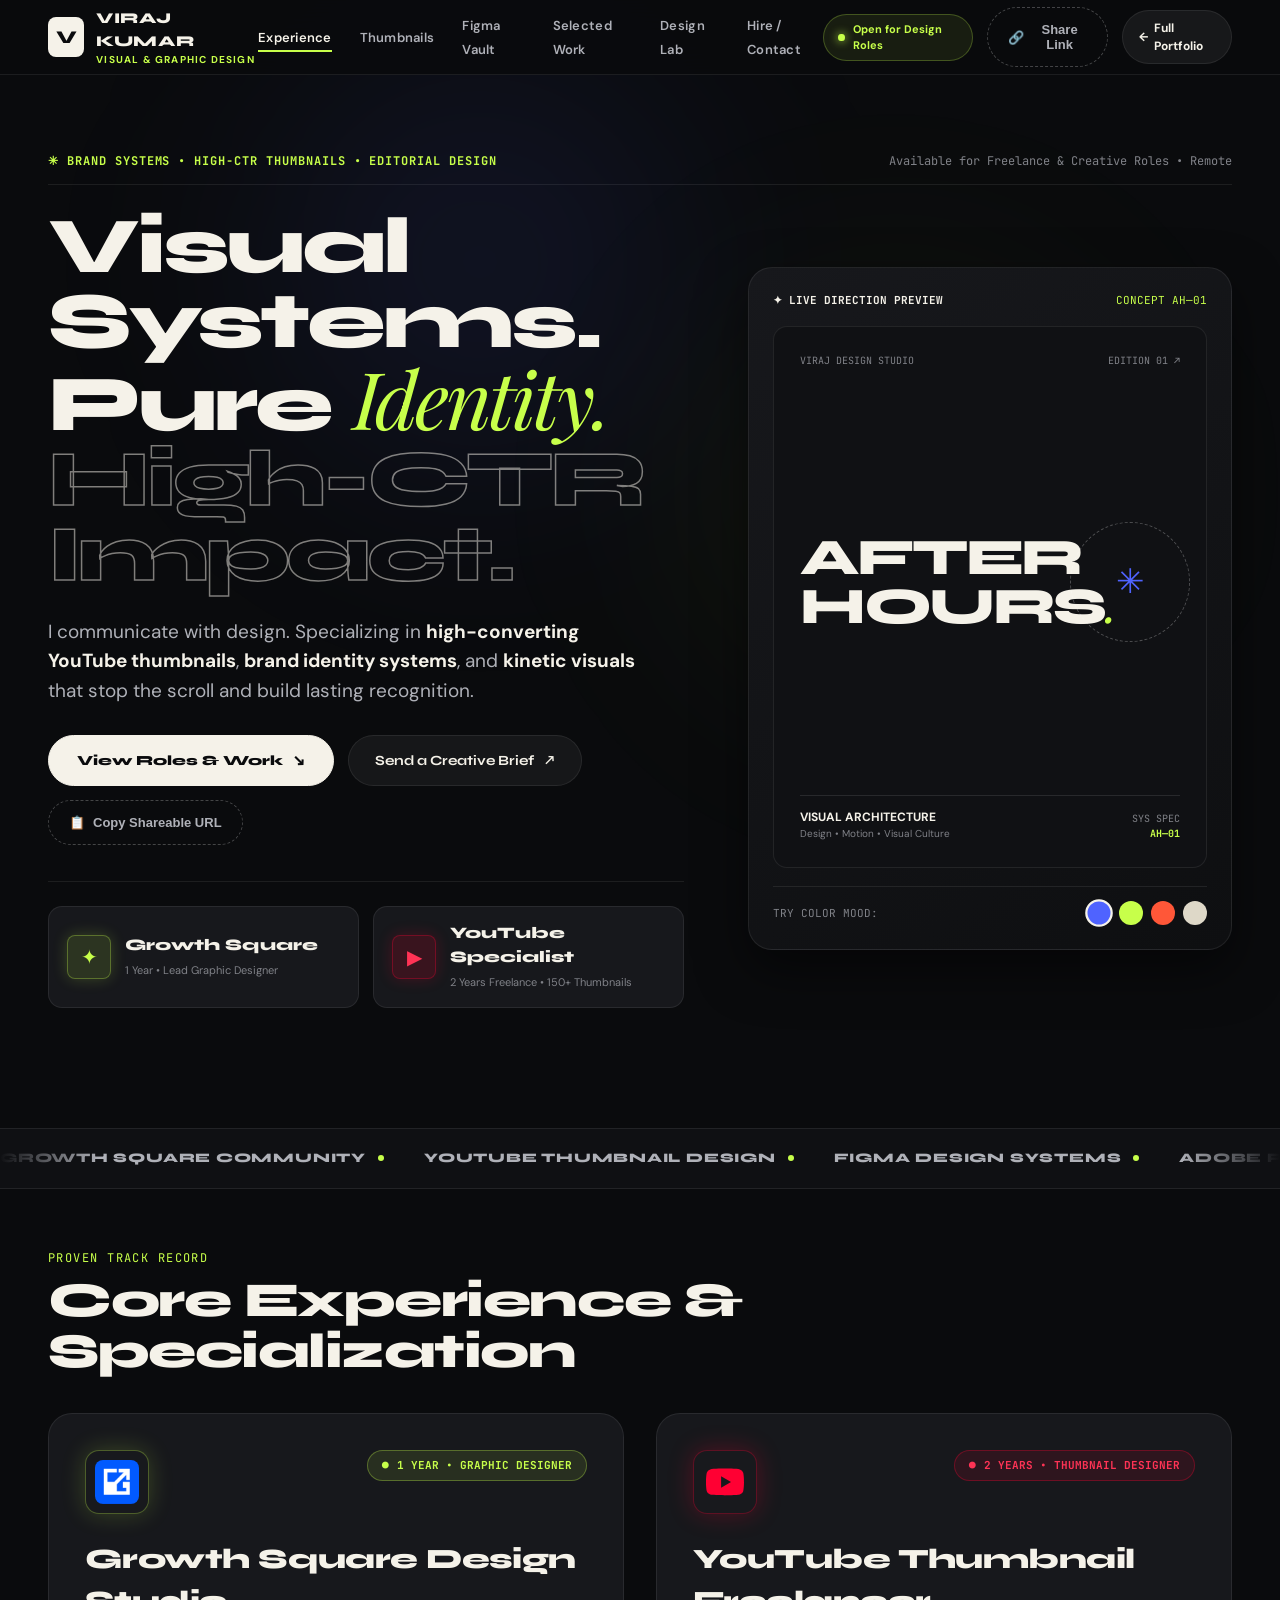
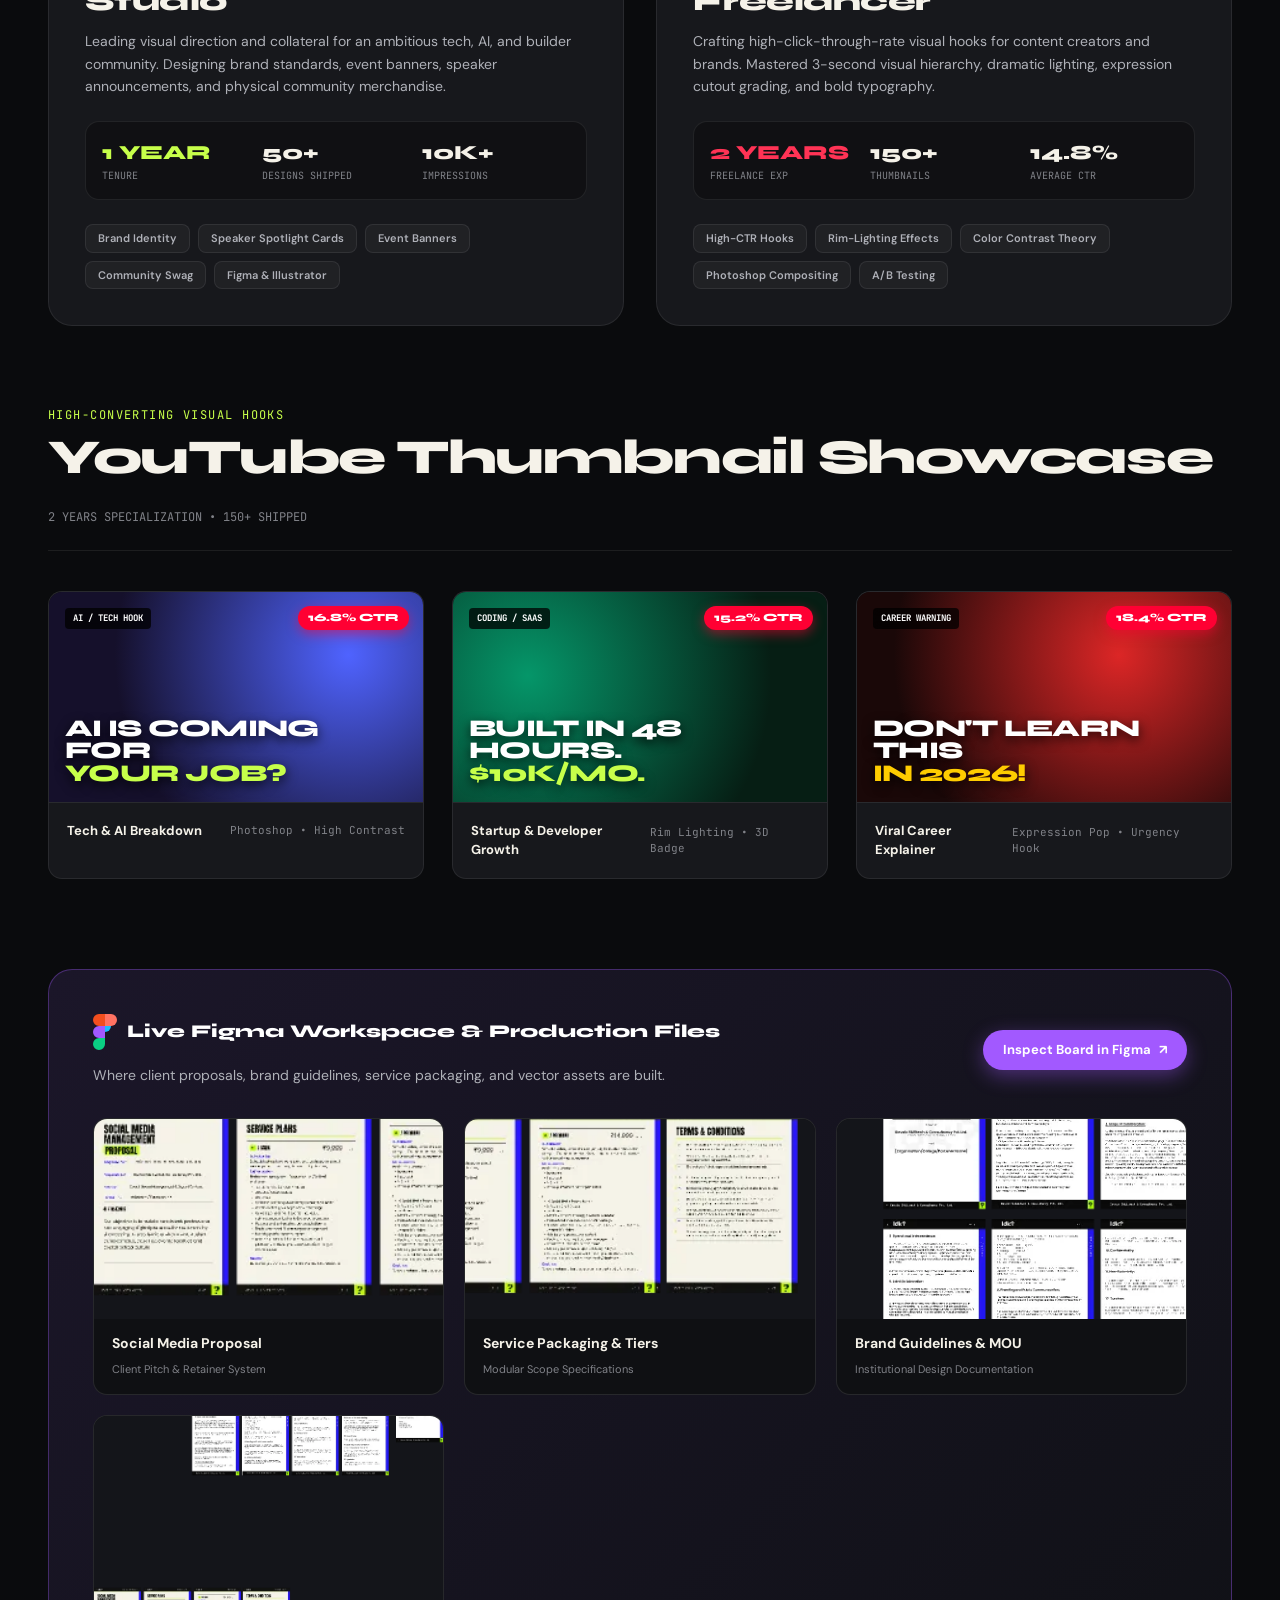
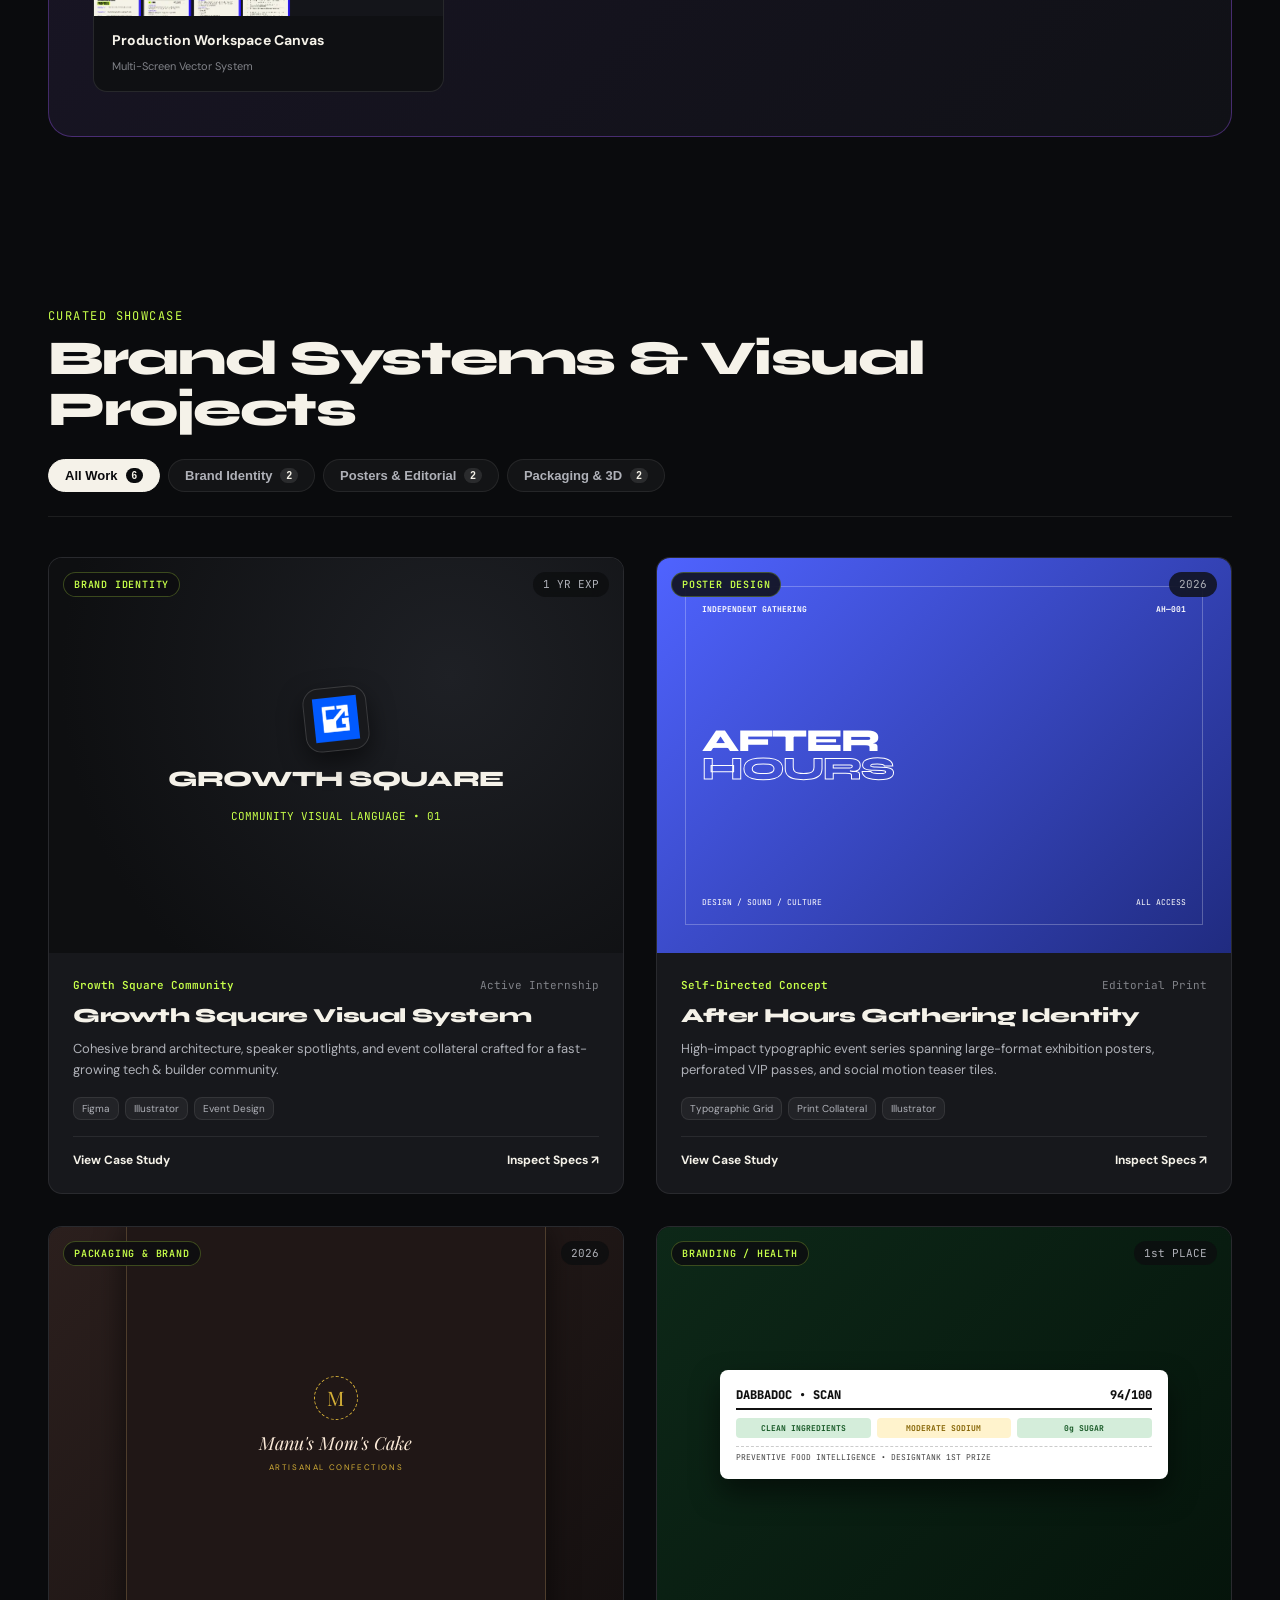
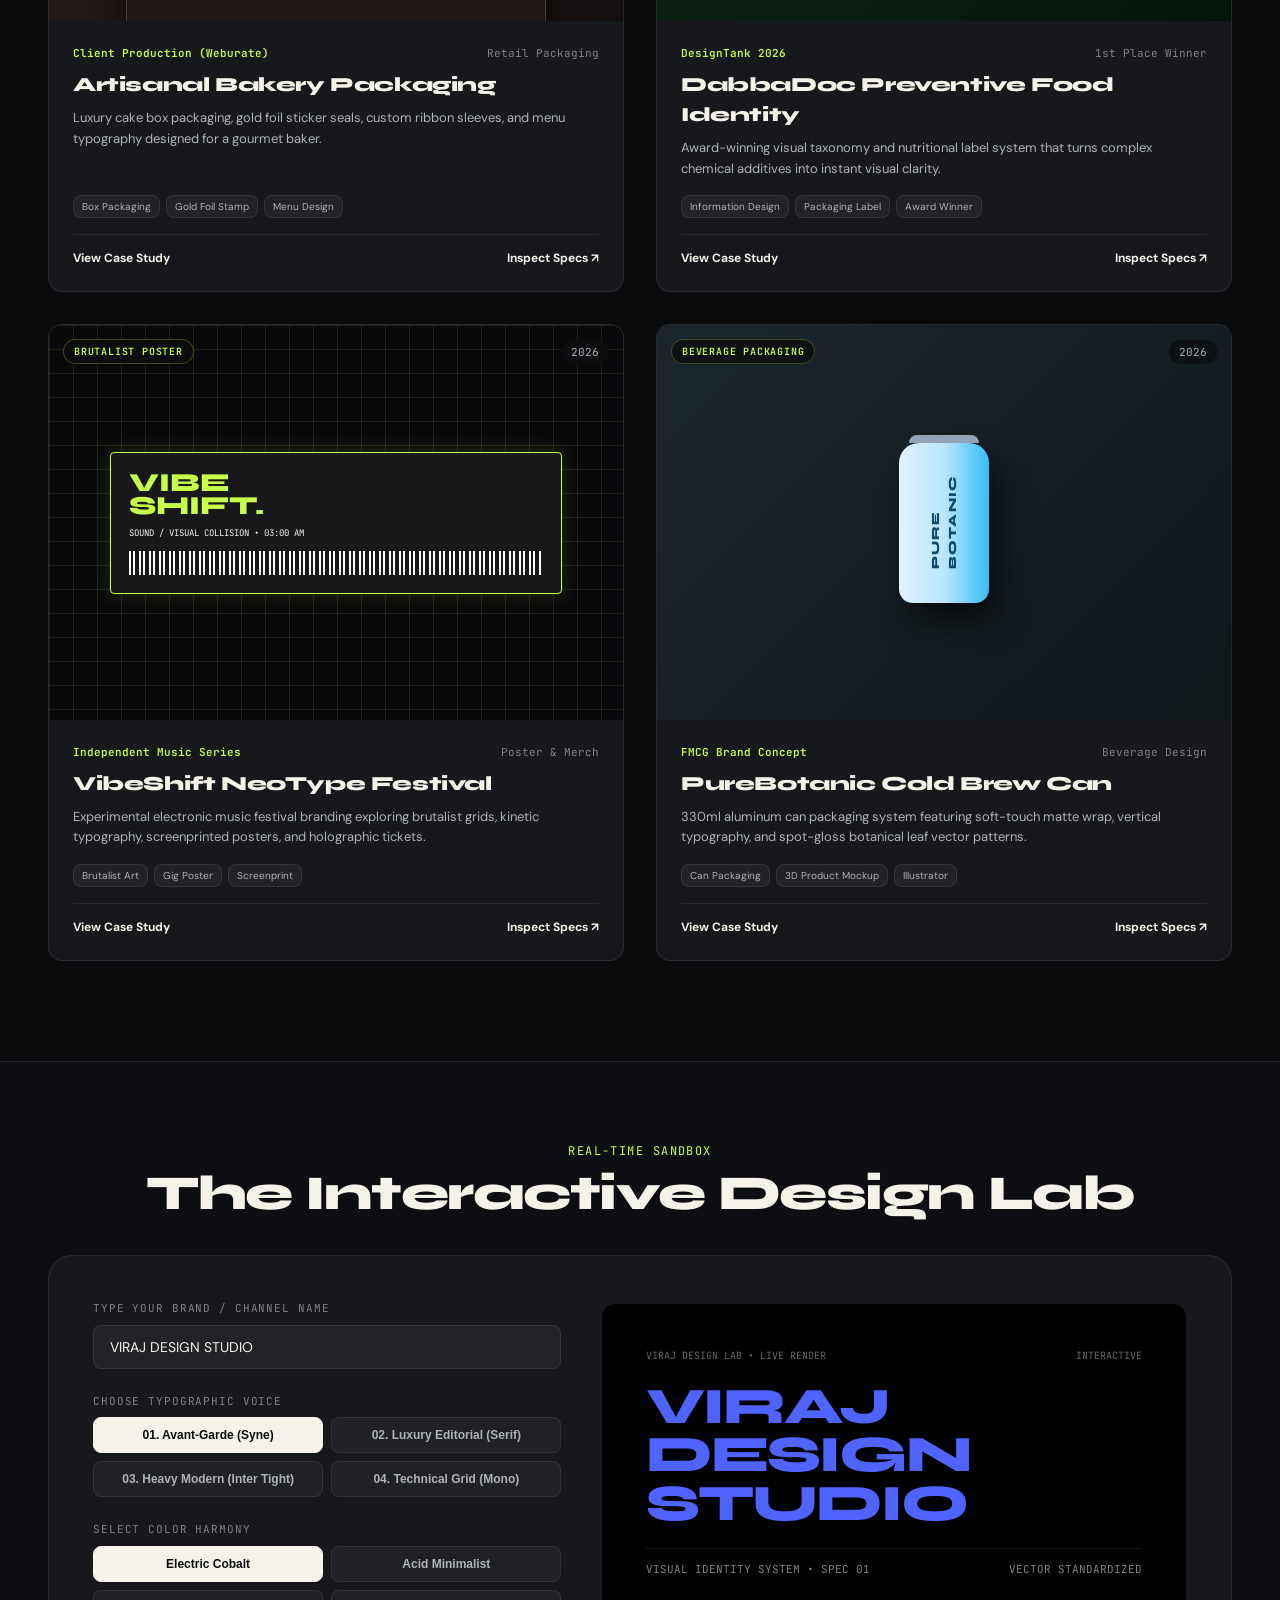
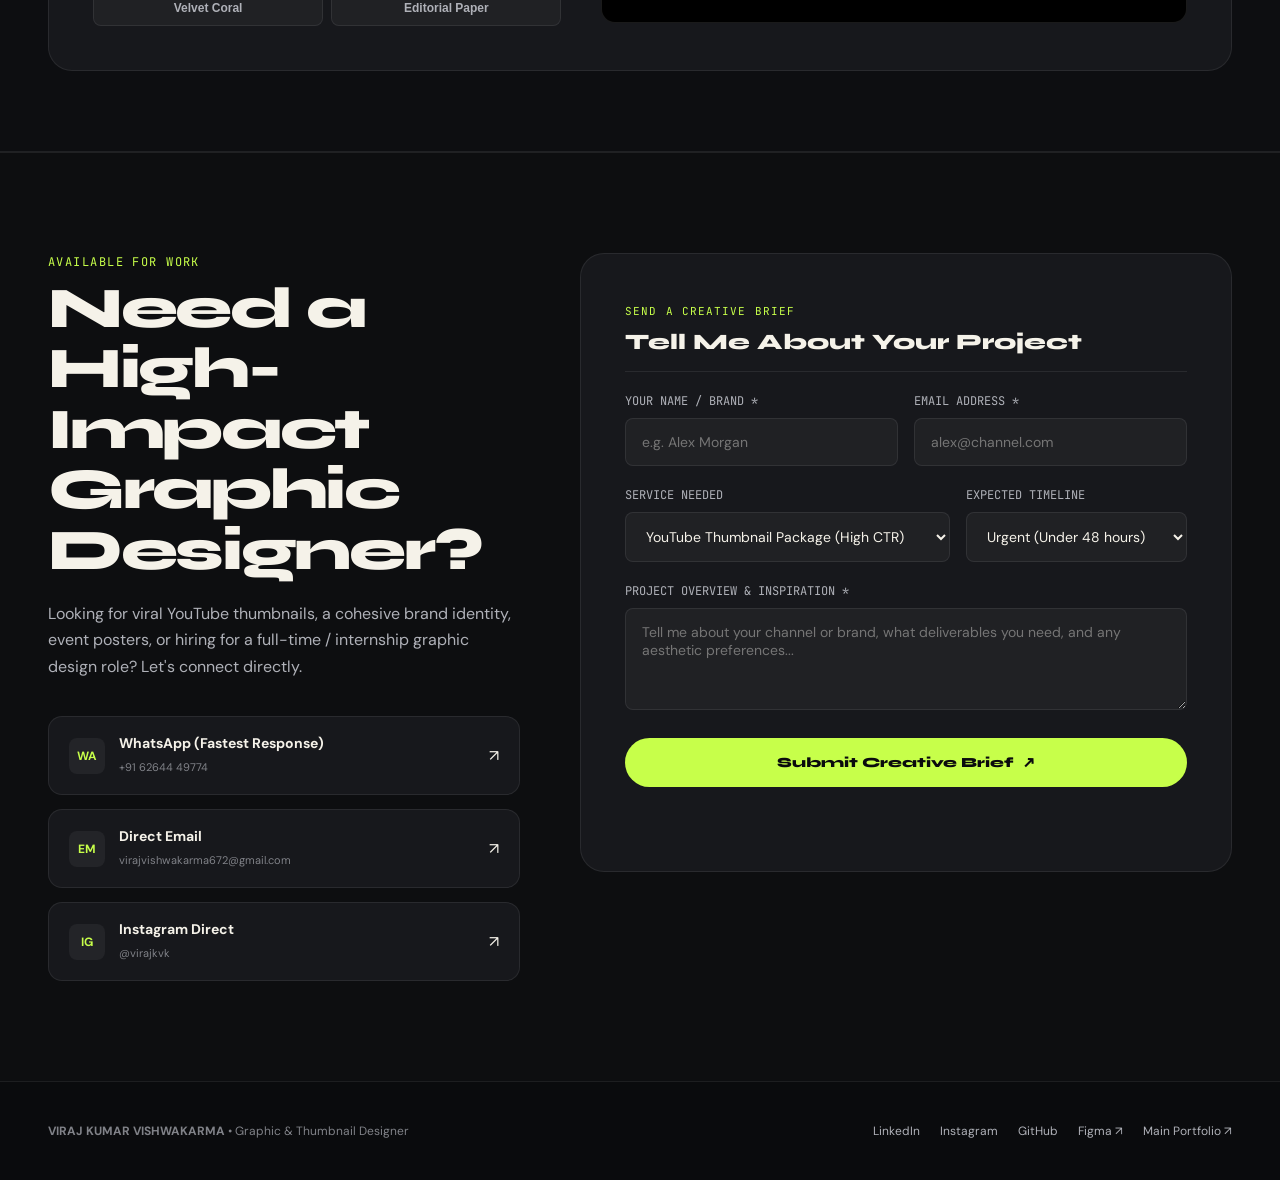
==== commit 2f09c998: "fix(ui): eliminate mobile drawer overflow on desktop, add 1yr Growth Square & 2yr YouTube thumbnail " ====
--- a/virajgraphicdesigner/index.html
+++ b/virajgraphicdesigner/index.html
@@ -3,16 +3,16 @@
 <head>
   <meta charset="utf-8">
   <meta name="viewport" content="width=device-width, initial-scale=1">
-  <title>Viraj Kumar Vishwakarma — Graphic & Visual Designer</title>
-  <meta name="description" content="Portfolio of Viraj Kumar Vishwakarma: Graphic & Visual Designer. High-impact brand identities, typographic posters, social growth campaigns, packaging, and visual systems.">
+  <title>Viraj Kumar Vishwakarma — Graphic &amp; Visual Designer</title>
+  <meta name="description" content="Portfolio of Viraj Kumar Vishwakarma: Graphic & Visual Designer. 1 Year at Growth Square, 2 Years YouTube Thumbnail Freelancer. High-CTR thumbnails, brand systems, and editorial design.">
   <meta property="og:title" content="Viraj Kumar Vishwakarma — Graphic & Visual Designer Portfolio">
-  <meta property="og:description" content="Explore selected brand identities, typographic posters, social campaigns, and visual systems by Viraj.">
+  <meta property="og:description" content="1 Year at Growth Square, 2 Years YouTube Thumbnail Freelancer. Explore selected brand identities, thumbnails, posters, and Figma workflows.">
   <meta property="og:type" content="website">
   <meta property="og:url" content="https://viraj-pi.vercel.app/virajgraphicdesigner">
   <meta property="og:image" content="/assets/viraj-portrait-2026.png">
   <link rel="icon" href="/assets/favicon.svg" type="image/svg+xml">
 
-  <!-- Google Fonts: Syne, Inter Tight, DM Sans, Playfair Display, JetBrains Mono -->
+  <!-- Google Fonts -->
   <link rel="preconnect" href="https://fonts.googleapis.com">
   <link rel="preconnect" href="https://fonts.gstatic.com" crossorigin>
   <link href="https://fonts.googleapis.com/css2?family=DM+Sans:ital,wght@0,400;0,500;0,600;0,700;1,400&family=Inter+Tight:ital,wght@0,500;0,600;0,700;0,800;0,900;1,600&family=JetBrains+Mono:wght@400;600;700&family=Playfair+Display:ital,wght@0,600;1,400;1,600&family=Syne:wght@700;800;900&display=swap" rel="stylesheet">
@@ -37,10 +37,11 @@
       <!-- Desktop Navigation -->
       <nav aria-label="Graphic Design Portfolio Navigation">
         <ul class="nav-links">
-          <li><a href="#work" class="nav-link active">Selected Work</a></li>
+          <li><a href="#experience" class="nav-link active">Experience</a></li>
+          <li><a href="#thumbnails" class="nav-link">Thumbnails</a></li>
+          <li><a href="#figma-vault" class="nav-link">Figma Vault</a></li>
+          <li><a href="#work" class="nav-link">Selected Work</a></li>
           <li><a href="#lab" class="nav-link">Design Lab</a></li>
-          <li><a href="#process" class="nav-link">Process</a></li>
-          <li><a href="#credentials" class="nav-link">Experience</a></li>
           <li><a href="#hire" class="nav-link">Hire / Contact</a></li>
         </ul>
       </nav>
@@ -62,12 +63,13 @@
     </div>
   </header>
 
-  <!-- Mobile Drawer Menu -->
+  <!-- Mobile Drawer Menu (Hidden on desktop) -->
   <div class="mobile-menu-drawer" aria-label="Mobile Menu">
+    <a href="#experience">Experience &amp; Roles</a>
+    <a href="#thumbnails">YouTube Thumbnails</a>
+    <a href="#figma-vault">Figma Workspace</a>
     <a href="#work">Selected Work</a>
     <a href="#lab">Design Lab</a>
-    <a href="#process">Design Process</a>
-    <a href="#credentials">Experience &amp; Accolades</a>
     <a href="#hire">Hire Me / Brief</a>
     <a href="/" style="color: var(--acid);">← Back to Full Portfolio</a>
   </div>
@@ -79,26 +81,26 @@
         <!-- Meta Ribbon -->
         <div class="hero-meta-strip">
           <div class="kicker-badge">
-            <span>✳</span> Visual Identity &bull; Brand Systems &bull; Editorial Posters
-          </div>
-          <div>Jabalpur, India &bull; Available Worldwide (Remote)</div>
+            <span>✳</span> Brand Systems &bull; High-CTR Thumbnails &bull; Editorial Design
+          </div>
+          <div>Available for Freelance &amp; Creative Roles &bull; Remote</div>
         </div>
 
         <div class="hero-grid">
-          <!-- Left Column: Copy & Actions -->
+          <!-- Left Column -->
           <div class="hero-copy-col">
             <h1 class="hero-headline">
-              Less Ordinary.<br>
-              More <span class="stroke-text">Bold.</span><br>
-              Pure <em>Identity.</em>
+              Visual Systems.<br>
+              Pure <em>Identity.</em><br>
+              <span class="stroke-text">High-CTR Impact.</span>
             </h1>
             <p class="hero-desc">
-              I communicate with design and build with intention. From <strong>bespoke brand identities</strong> and <strong>typographic posters</strong> to <strong>high-converting social campaigns</strong> and packaging—crafting visuals that linger in memory.
+              I communicate with design. Specializing in <strong>high-converting YouTube thumbnails</strong>, <strong>brand identity systems</strong>, and <strong>kinetic visuals</strong> that stop the scroll and build lasting recognition.
             </p>
 
             <div class="hero-cta-group">
-              <a href="#work" class="btn-primary">
-                Explore Selected Work <span>↘</span>
+              <a href="#experience" class="btn-primary">
+                View Roles &amp; Work <span>↘</span>
               </a>
               <a href="#hire" class="btn-secondary">
                 Send a Creative Brief <span>↗</span>
@@ -108,37 +110,40 @@
               </button>
             </div>
 
-            <!-- Proof Points -->
-            <div class="hero-proof-chips">
-              <div class="proof-chip">
-                <span class="proof-number">GROWTH SQ</span>
-                <span class="proof-label">Creative &amp; Visual Design Intern</span>
-              </div>
-              <div class="proof-chip">
-                <span class="proof-number">1st PLACE</span>
-                <span class="proof-label">DesignTank AI Startup Challenge</span>
-              </div>
-              <div class="proof-chip">
-                <span class="proof-number">50+ SHIPPED</span>
-                <span class="proof-label">Brand assets, posters &amp; graphics</span>
-              </div>
-              <div class="proof-chip">
-                <span class="proof-number">DUAL-THREAT</span>
-                <span class="proof-label">Code-literate design systems specialist</span>
-              </div>
-            </div>
-          </div>
-
-          <!-- Right Column: Interactive Visual Poster Showcase -->
+            <!-- Animated Proof Badges -->
+            <div class="hero-badges-row">
+              <div class="hero-metric-card">
+                <div class="metric-icon-box metric-icon-gs">
+                  <span>✦</span>
+                </div>
+                <div class="metric-content">
+                  <strong>Growth Square</strong>
+                  <span>1 Year &bull; Lead Graphic Designer</span>
+                </div>
+              </div>
+
+              <div class="hero-metric-card">
+                <div class="metric-icon-box metric-icon-yt">
+                  <span>▶</span>
+                </div>
+                <div class="metric-content">
+                  <strong>YouTube Specialist</strong>
+                  <span>2 Years Freelance &bull; 150+ Thumbnails</span>
+                </div>
+              </div>
+            </div>
+          </div>
+
+          <!-- Right Column: Interactive Poster Showcase -->
           <div class="hero-visual-card">
             <div class="hero-card-header">
-              <span class="hero-card-title"><span>✦</span> LIVE IDENTITY DIRECTION</span>
-              <span>CONCEPT AH—01</span>
+              <span style="color:var(--paper); font-weight:700;">✦ LIVE DIRECTION PREVIEW</span>
+              <span style="font-family:var(--mono-font); color:var(--acid);">CONCEPT AH—01</span>
             </div>
 
             <div class="interactive-poster-preview" role="img" aria-label="Interactive Typographic Poster Preview">
               <div class="poster-art-badge">
-                <span>VIRAJ DESIGN STUDIO &bull; 2026</span>
+                <span>VIRAJ DESIGN STUDIO</span>
                 <span>EDITION 01 ↗</span>
               </div>
 
@@ -154,19 +159,18 @@
 
               <div class="poster-footer-specs">
                 <div>
-                  <strong style="display:block; color:var(--paper); font-size:12px;">IDEAS DON'T CLOCK OUT.</strong>
-                  <span>Typography / Sound / Visual Culture</span>
+                  <strong style="display:block; color:var(--paper); font-size:12px;">VISUAL ARCHITECTURE</strong>
+                  <span>Design &bull; Motion &bull; Visual Culture</span>
                 </div>
                 <div style="text-align: right; font-family:var(--mono-font);">
-                  <span>A1 SPEC</span><br>
-                  <strong style="color:var(--acid);">AH—SYS</strong>
-                </div>
-              </div>
-            </div>
-
-            <!-- Palette Toggle Buttons -->
+                  <span>SYS SPEC</span><br>
+                  <strong style="color:var(--acid);">AH—01</strong>
+                </div>
+              </div>
+            </div>
+
             <div class="hero-palette-swatches">
-              <span class="swatches-label">TRY COLOR MOOD:</span>
+              <span style="font-size:11px; color:var(--text-muted); font-family:var(--mono-font);">TRY COLOR MOOD:</span>
               <div class="swatch-buttons">
                 <button type="button" class="swatch-btn swatch-electric active" data-palette="electric" aria-label="Electric Theme"></button>
                 <button type="button" class="swatch-btn swatch-citrus" data-palette="citrus" aria-label="Citrus Theme"></button>
@@ -179,20 +183,272 @@
       </div>
     </section>
 
+    <!-- INFINITE LOGO & SKILL MARQUEE TICKER -->
+    <div class="marquee-strip" aria-label="Tools and brands ticker">
+      <div class="marquee-track">
+        <div class="marquee-item"><span>Growth Square Community</span><span class="logo-dot"></span></div>
+        <div class="marquee-item"><span>YouTube Thumbnail Design</span><span class="logo-dot"></span></div>
+        <div class="marquee-item"><span>Figma Design Systems</span><span class="logo-dot"></span></div>
+        <div class="marquee-item"><span>Adobe Photoshop</span><span class="logo-dot"></span></div>
+        <div class="marquee-item"><span>Adobe Illustrator</span><span class="logo-dot"></span></div>
+        <div class="marquee-item"><span>After Effects Motion</span><span class="logo-dot"></span></div>
+        <div class="marquee-item"><span>High-CTR Hook Strategy</span><span class="logo-dot"></span></div>
+        <div class="marquee-item"><span>Brand Guidelines &amp; MOUs</span><span class="logo-dot"></span></div>
+
+        <!-- Repeated for seamless loop -->
+        <div class="marquee-item" aria-hidden="true"><span>Growth Square Community</span><span class="logo-dot"></span></div>
+        <div class="marquee-item" aria-hidden="true"><span>YouTube Thumbnail Design</span><span class="logo-dot"></span></div>
+        <div class="marquee-item" aria-hidden="true"><span>Figma Design Systems</span><span class="logo-dot"></span></div>
+        <div class="marquee-item" aria-hidden="true"><span>Adobe Photoshop</span><span class="logo-dot"></span></div>
+        <div class="marquee-item" aria-hidden="true"><span>Adobe Illustrator</span><span class="logo-dot"></span></div>
+        <div class="marquee-item" aria-hidden="true"><span>After Effects Motion</span><span class="logo-dot"></span></div>
+        <div class="marquee-item" aria-hidden="true"><span>High-CTR Hook Strategy</span><span class="logo-dot"></span></div>
+        <div class="marquee-item" aria-hidden="true"><span>Brand Guidelines &amp; MOUs</span><span class="logo-dot"></span></div>
+      </div>
+    </div>
+
+    <!-- FEATURED EXPERIENCE SECTION: GROWTH SQUARE + YOUTUBE FREELANCER -->
+    <section class="experience-feature-section" id="experience">
+      <div class="container">
+        <div>
+          <span class="section-kicker">PROVEN TRACK RECORD</span>
+          <h2 class="section-title">Core Experience &amp; Specialization</h2>
+        </div>
+
+        <div class="experience-feature-grid">
+
+          <!-- 01: Growth Square Role -->
+          <article class="feature-role-card card-growthsq">
+            <div class="role-card-top">
+              <div class="role-badge-logo growthsq-badge-anim">
+                <img src="/assets/growthsquare-logo.png" alt="Growth Square Logo">
+              </div>
+              <span class="role-tenure-pill tenure-growth">
+                <span>●</span> 1 YEAR &bull; GRAPHIC DESIGNER
+              </span>
+            </div>
+
+            <h3 class="role-title-h3">Growth Square Design Studio</h3>
+            <p class="role-subtitle">
+              Leading visual direction and collateral for an ambitious tech, AI, and builder community. Designing brand standards, event banners, speaker announcements, and physical community merchandise.
+            </p>
+
+            <div class="role-stats-grid">
+              <div class="stat-item">
+                <span class="stat-num highlight-acid">1 YEAR</span>
+                <span class="stat-label">Tenure</span>
+              </div>
+              <div class="stat-item">
+                <span class="stat-num">50+</span>
+                <span class="stat-label">Designs Shipped</span>
+              </div>
+              <div class="stat-item">
+                <span class="stat-num">10K+</span>
+                <span class="stat-label">Impressions</span>
+              </div>
+            </div>
+
+            <div class="role-deliverable-chips">
+              <span class="deliv-chip">Brand Identity</span>
+              <span class="deliv-chip">Speaker Spotlight Cards</span>
+              <span class="deliv-chip">Event Banners</span>
+              <span class="deliv-chip">Community Swag</span>
+              <span class="deliv-chip">Figma &amp; Illustrator</span>
+            </div>
+          </article>
+
+          <!-- 02: YouTube Thumbnail Freelancer Role -->
+          <article class="feature-role-card card-youtube">
+            <div class="role-card-top">
+              <div class="role-badge-logo youtube-badge-anim">
+                <svg viewBox="0 0 24 24"><path d="M23.498 6.186a3.016 3.016 0 0 0-2.122-2.136C19.505 3.545 12 3.545 12 3.545s-7.505 0-9.377.505A3.017 3.017 0 0 0 .502 6.186C0 8.07 0 12 0 12s0 3.93.502 5.814a3.016 3.016 0 0 0 2.122 2.136c1.871.505 9.376.505 9.376.505s7.505 0 9.377-.505a3.015 3.015 0 0 0 2.122-2.136C24 15.93 24 12 24 12s0-3.93-.502-5.814zM9.545 15.568V8.432L15.818 12l-6.273 3.568z"/></svg>
+              </div>
+              <span class="role-tenure-pill tenure-yt">
+                <span>●</span> 2 YEARS &bull; THUMBNAIL DESIGNER
+              </span>
+            </div>
+
+            <h3 class="role-title-h3">YouTube Thumbnail Freelancer</h3>
+            <p class="role-subtitle">
+              Crafting high-click-through-rate visual hooks for content creators and brands. Mastered 3-second visual hierarchy, dramatic lighting, expression cutout grading, and bold typography.
+            </p>
+
+            <div class="role-stats-grid">
+              <div class="stat-item">
+                <span class="stat-num highlight-yt">2 YEARS</span>
+                <span class="stat-label">Freelance Exp</span>
+              </div>
+              <div class="stat-item">
+                <span class="stat-num">150+</span>
+                <span class="stat-label">Thumbnails</span>
+              </div>
+              <div class="stat-item">
+                <span class="stat-num">14.8%</span>
+                <span class="stat-label">Average CTR</span>
+              </div>
+            </div>
+
+            <div class="role-deliverable-chips">
+              <span class="deliv-chip">High-CTR Hooks</span>
+              <span class="deliv-chip">Rim-Lighting Effects</span>
+              <span class="deliv-chip">Color Contrast Theory</span>
+              <span class="deliv-chip">Photoshop Compositing</span>
+              <span class="deliv-chip">A/B Testing</span>
+            </div>
+          </article>
+
+        </div>
+      </div>
+    </section>
+
+    <!-- YOUTUBE THUMBNAILS SHOWCASE -->
+    <section class="thumbnails-section" id="thumbnails">
+      <div class="container">
+        <div class="section-head">
+          <div>
+            <span class="section-kicker">HIGH-CONVERTING VISUAL HOOKS</span>
+            <h2 class="section-title">YouTube Thumbnail Showcase</h2>
+          </div>
+          <span style="font-family:var(--mono-font); font-size:12px; color:var(--text-muted);">
+            2 YEARS SPECIALIZATION &bull; 150+ SHIPPED
+          </span>
+        </div>
+
+        <div class="thumbnails-grid">
+
+          <!-- Thumbnail 1: AI Explainer -->
+          <article class="yt-thumb-card">
+            <div class="yt-thumb-wrapper">
+              <div class="yt-thumb-art" style="background: radial-gradient(circle at 80% 30%, #4f63ff 0%, #15102b 70%);">
+                <span class="thumb-tag-badge">AI / TECH HOOK</span>
+                <span class="thumb-ctr-badge">16.8% CTR</span>
+                <div class="thumb-hook-title">
+                  AI IS COMING FOR<br><span>YOUR JOB?</span>
+                </div>
+              </div>
+            </div>
+            <div class="thumb-details">
+              <strong>Tech &amp; AI Breakdown</strong>
+              <span>Photoshop &bull; High Contrast</span>
+            </div>
+          </article>
+
+          <!-- Thumbnail 2: Coding SaaS -->
+          <article class="yt-thumb-card">
+            <div class="yt-thumb-wrapper">
+              <div class="yt-thumb-art" style="background: radial-gradient(circle at 20% 40%, #059669 0%, #061e14 75%);">
+                <span class="thumb-tag-badge">CODING / SAAS</span>
+                <span class="thumb-ctr-badge">15.2% CTR</span>
+                <div class="thumb-hook-title">
+                  BUILT IN 48 HOURS.<br><span style="color:#c7ff4a;">$10K/MO.</span>
+                </div>
+              </div>
+            </div>
+            <div class="thumb-details">
+              <strong>Startup &amp; Developer Growth</strong>
+              <span>Rim Lighting &bull; 3D Badge</span>
+            </div>
+          </article>
+
+          <!-- Thumbnail 3: Career Advice -->
+          <article class="yt-thumb-card">
+            <div class="yt-thumb-wrapper">
+              <div class="yt-thumb-art" style="background: radial-gradient(circle at 70% 30%, #dc2626 0%, #1a0808 75%);">
+                <span class="thumb-tag-badge">CAREER WARNING</span>
+                <span class="thumb-ctr-badge">18.4% CTR</span>
+                <div class="thumb-hook-title">
+                  DON'T LEARN THIS<br><span style="color:#ffcc00;">IN 2026!</span>
+                </div>
+              </div>
+            </div>
+            <div class="thumb-details">
+              <strong>Viral Career Explainer</strong>
+              <span>Expression Pop &bull; Urgency Hook</span>
+            </div>
+          </article>
+
+        </div>
+      </div>
+    </section>
+
+    <!-- LIVE FIGMA WORKSPACE & PRODUCTION VAULT -->
+    <section class="figma-vault-section" id="figma-vault">
+      <div class="container">
+        <div class="figma-vault-banner">
+          <div class="figma-vault-header">
+            <div>
+              <div class="figma-logo-pill">
+                <svg viewBox="0 0 38 57" fill="none"><path d="M19 28.5A9.5 9.5 0 1 1 28.5 19 9.5 9.5 0 0 1 19 28.5z" fill="#1ABCFE"/><path d="M0 47.5A9.5 9.5 0 0 1 9.5 38H19v9.5a9.5 9.5 0 1 1-19 0z" fill="#0ACF83"/><path d="M19 0v19h9.5a9.5 9.5 0 1 0 0-19H19z" fill="#FF7262"/><path d="M0 9.5A9.5 9.5 0 0 0 9.5 19H19V0H9.5A9.5 9.5 0 0 0 0 9.5z" fill="#F24E1E"/><path d="M0 28.5A9.5 9.5 0 0 0 9.5 38H19V19H9.5A9.5 9.5 0 0 0 0 28.5z" fill="#A259FF"/></svg>
+                <span>Live Figma Workspace &amp; Production Files</span>
+              </div>
+              <p style="font-size:14px; color:var(--text-light-muted); margin-top:8px;">
+                Where client proposals, brand guidelines, service packaging, and vector assets are built.
+              </p>
+            </div>
+
+            <a href="https://www.figma.com/design/wCOKLVkaJKRvySLNEy5QGw/Untitled?node-id=21-11&t=XyHDFn7HqDDXv64n-1" target="_blank" rel="noreferrer" class="btn-open-figma">
+              <span>Inspect Board in Figma</span> ↗
+            </a>
+          </div>
+
+          <!-- Figma Crops Grid -->
+          <div class="figma-crops-grid">
+            <div class="figma-crop-card">
+              <div class="figma-crop-img-wrap">
+                <img src="/assets/figma-social-proposal.png" alt="Social Media Management Proposal Figma board" loading="lazy">
+              </div>
+              <div class="figma-crop-info">
+                <strong>Social Media Proposal</strong>
+                <span>Client Pitch &amp; Retainer System</span>
+              </div>
+            </div>
+
+            <div class="figma-crop-card">
+              <div class="figma-crop-img-wrap">
+                <img src="/assets/figma-service-plans.png" alt="Service Plans and Tiered Pricing Figma layout" loading="lazy">
+              </div>
+              <div class="figma-crop-info">
+                <strong>Service Packaging &amp; Tiers</strong>
+                <span>Modular Scope Specifications</span>
+              </div>
+            </div>
+
+            <div class="figma-crop-card">
+              <div class="figma-crop-img-wrap">
+                <img src="/assets/figma-brand-mou.png" alt="Memorandum of Understanding Figma Layout" loading="lazy">
+              </div>
+              <div class="figma-crop-info">
+                <strong>Brand Guidelines &amp; MOU</strong>
+                <span>Institutional Design Documentation</span>
+              </div>
+            </div>
+
+            <div class="figma-crop-card">
+              <div class="figma-crop-img-wrap">
+                <img src="/assets/figma-node-21-11.png" alt="Full Figma Board Canvas" loading="lazy">
+              </div>
+              <div class="figma-crop-info">
+                <strong>Production Workspace Canvas</strong>
+                <span>Multi-Screen Vector System</span>
+              </div>
+            </div>
+          </div>
+        </div>
+      </div>
+    </section>
+
     <!-- SELECTED WORK / GALLERY SECTION -->
     <section class="gallery-section" id="work">
       <div class="container">
-        <!-- Section Header with Filter Controls -->
         <div class="section-head">
           <div>
-            <span class="section-kicker">CURATED PORTFOLIO</span>
-            <h2 class="section-title">Selected Design Work</h2>
-          </div>
-
-          <!-- Filter Tabs -->
+            <span class="section-kicker">CURATED SHOWCASE</span>
+            <h2 class="section-title">Brand Systems &amp; Visual Projects</h2>
+          </div>
+
           <div class="filter-bar" role="tablist">
             <button class="filter-btn active" data-filter="all" role="tab" aria-selected="true">
-              All Disciplines <span class="count">8</span>
+              All Work <span class="count">6</span>
             </button>
             <button class="filter-btn" data-filter="branding" role="tab" aria-selected="false">
               Brand Identity <span class="count">2</span>
@@ -203,9 +459,6 @@
             <button class="filter-btn" data-filter="packaging" role="tab" aria-selected="false">
               Packaging &amp; 3D <span class="count">2</span>
             </button>
-            <button class="filter-btn" data-filter="social" role="tab" aria-selected="false">
-              Social Campaigns <span class="count">2</span>
-            </button>
           </div>
         </div>
 
@@ -217,7 +470,7 @@
             <div class="card-visual-wrapper">
               <div class="card-overlay-badges">
                 <span class="pill-discipline">Brand Identity</span>
-                <span class="pill-year">2026</span>
+                <span class="pill-year">1 YR EXP</span>
               </div>
               <div class="mockup-canvas growthsq-canvas">
                 <div class="growthsq-layout">
@@ -241,11 +494,10 @@
               <div class="card-tags">
                 <span class="mini-tag">Figma</span>
                 <span class="mini-tag">Illustrator</span>
-                <span class="mini-tag">Identity Design</span>
-                <span class="mini-tag">Social Rollout</span>
+                <span class="mini-tag">Event Design</span>
               </div>
               <div class="card-action-bar">
-                <span>View Full Case Study</span>
+                <span>View Case Study</span>
                 <span class="btn-inspect">Inspect Specs ↗</span>
               </div>
             </div>
@@ -287,10 +539,9 @@
                 <span class="mini-tag">Typographic Grid</span>
                 <span class="mini-tag">Print Collateral</span>
                 <span class="mini-tag">Illustrator</span>
-                <span class="mini-tag">Event Design</span>
               </div>
               <div class="card-action-bar">
-                <span>View Full Case Study</span>
+                <span>View Case Study</span>
                 <span class="btn-inspect">Inspect Specs ↗</span>
               </div>
             </div>
@@ -324,10 +575,9 @@
                 <span class="mini-tag">Box Packaging</span>
                 <span class="mini-tag">Gold Foil Stamp</span>
                 <span class="mini-tag">Menu Design</span>
-                <span class="mini-tag">Brand Identity</span>
               </div>
               <div class="card-action-bar">
-                <span>View Full Case Study</span>
+                <span>View Case Study</span>
                 <span class="btn-inspect">Inspect Specs ↗</span>
               </div>
             </div>
@@ -338,7 +588,7 @@
             <div class="card-visual-wrapper">
               <div class="card-overlay-badges">
                 <span class="pill-discipline">Branding / Health</span>
-                <span class="pill-year">2026</span>
+                <span class="pill-year">1st PLACE</span>
               </div>
               <div class="mockup-canvas dabbadoc-canvas">
                 <div class="food-label-preview">
@@ -349,7 +599,7 @@
                   <div class="food-traffic-lights">
                     <span class="light-pill light-green">CLEAN INGREDIENTS</span>
                     <span class="light-pill light-amber">MODERATE SODIUM</span>
-                    <span class="light-pill light-green">0g ADDED SUGAR</span>
+                    <span class="light-pill light-green">0g SUGAR</span>
                   </div>
                   <div style="font-size: 8px; color: #444; border-top: 1px dashed #ccc; padding-top: 4px;">
                     PREVENTIVE FOOD INTELLIGENCE &bull; DESIGNTANK 1ST PRIZE
@@ -369,11 +619,10 @@
               <div class="card-tags">
                 <span class="mini-tag">Information Design</span>
                 <span class="mini-tag">Packaging Label</span>
-                <span class="mini-tag">Startup Branding</span>
-                <span class="mini-tag">Figma</span>
+                <span class="mini-tag">Award Winner</span>
               </div>
               <div class="card-action-bar">
-                <span>View Full Case Study</span>
+                <span>View Case Study</span>
                 <span class="btn-inspect">Inspect Specs ↗</span>
               </div>
             </div>
@@ -410,10 +659,9 @@
                 <span class="mini-tag">Brutalist Art</span>
                 <span class="mini-tag">Gig Poster</span>
                 <span class="mini-tag">Screenprint</span>
-                <span class="mini-tag">Merch Concept</span>
               </div>
               <div class="card-action-bar">
-                <span>View Full Case Study</span>
+                <span>View Case Study</span>
                 <span class="btn-inspect">Inspect Specs ↗</span>
               </div>
             </div>
@@ -444,111 +692,22 @@
               <div class="card-tags">
                 <span class="mini-tag">Can Packaging</span>
                 <span class="mini-tag">3D Product Mockup</span>
-                <span class="mini-tag">Vector Botanical</span>
                 <span class="mini-tag">Illustrator</span>
               </div>
               <div class="card-action-bar">
-                <span>View Full Case Study</span>
+                <span>View Case Study</span>
                 <span class="btn-inspect">Inspect Specs ↗</span>
               </div>
             </div>
           </article>
 
-          <!-- 07: LearnLens Social Campaign -->
-          <article class="project-card" data-id="learnlens-social" data-category="social">
-            <div class="card-visual-wrapper">
-              <div class="card-overlay-badges">
-                <span class="pill-discipline">Social Media</span>
-                <span class="pill-year">2026</span>
-              </div>
-              <div class="mockup-canvas learnlens-canvas">
-                <div class="carousel-slide-stack">
-                  <div class="slide-layer"></div>
-                  <div class="slide-layer"></div>
-                  <div class="slide-layer">
-                    <div class="slide-content">
-                      <span style="font-size:8px; font-family:var(--mono-font); color:var(--acid);">CAROUSEL &bull; 01/10</span>
-                      <h4>Stop Rewatching 2-Hour Lectures.</h4>
-                    </div>
-                    <div class="slide-arrow-btn">SWIPE ➔</div>
-                  </div>
-                </div>
-              </div>
-            </div>
-            <div class="card-content">
-              <div class="card-topline">
-                <span class="client-name">TIT Srijan Finalist</span>
-                <span>Growth Campaign</span>
-              </div>
-              <h3 class="card-title">LearnLens Product Launch Campaign</h3>
-              <p class="card-description">
-                High-converting 10-slide educational carousels and launch graphics for an AI video learning companion, yielding 15,000+ organic impressions.
-              </p>
-              <div class="card-tags">
-                <span class="mini-tag">Carousel Systems</span>
-                <span class="mini-tag">Hook Copywriting</span>
-                <span class="mini-tag">Social Growth</span>
-                <span class="mini-tag">Figma</span>
-              </div>
-              <div class="card-action-bar">
-                <span>View Full Case Study</span>
-                <span class="btn-inspect">Inspect Specs ↗</span>
-              </div>
-            </div>
-          </article>
-
-          <!-- 08: CityPramaan Information Design -->
-          <article class="project-card" data-id="citypramaan" data-category="social">
-            <div class="card-visual-wrapper">
-              <div class="card-overlay-badges">
-                <span class="pill-discipline">Information Graphics</span>
-                <span class="pill-year">2026</span>
-              </div>
-              <div class="mockup-canvas" style="background: linear-gradient(135deg, #0f172a 0%, #1e293b 100%);">
-                <div style="width:85%; background:#1e293b; border:1px solid #334155; border-radius:8px; padding:16px; color:#f8fafc;">
-                  <div style="display:flex; justify-content:space-between; font-size:10px; font-family:var(--mono-font); margin-bottom:8px;">
-                    <span style="color:var(--acid);">CIVIC AUDIT &bull; NH-44</span>
-                    <span>VERIFIED</span>
-                  </div>
-                  <div style="font-family:var(--display-font); font-size:18px; font-weight:800; margin-bottom:6px;">
-                    Contractor Accountability
-                  </div>
-                  <div style="height:6px; background:#334155; border-radius:4px; overflow:hidden;">
-                    <div style="width:78%; height:100%; background:var(--acid);"></div>
-                  </div>
-                </div>
-              </div>
-            </div>
-            <div class="card-content">
-              <div class="card-topline">
-                <span class="client-name">BuildVerse Top 20</span>
-                <span>Civic Technology</span>
-              </div>
-              <h3 class="card-title">CityPramaan Public Information Graphics</h3>
-              <p class="card-description">
-                Accessible civic infographics, iconography, and municipal inspection data cards engineered for maximum legibility and public trust.
-              </p>
-              <div class="card-tags">
-                <span class="mini-tag">Infographics</span>
-                <span class="mini-tag">Iconography</span>
-                <span class="mini-tag">Accessibility</span>
-                <span class="mini-tag">Data Visuals</span>
-              </div>
-              <div class="card-action-bar">
-                <span>View Full Case Study</span>
-                <span class="btn-inspect">Inspect Specs ↗</span>
-              </div>
-            </div>
-          </article>
-
         </div>
       </div>
     </section>
 
-    <!-- INTERACTIVE CASE STUDY MODAL / LIGHTBOX -->
+    <!-- CASE STUDY MODAL LIGHTBOX -->
     <div class="modal-backdrop" id="caseStudyModal" role="dialog" aria-modal="true" aria-labelledby="modalProjectTitle">
       <div class="modal-window">
-        <!-- Sticky Modal Header -->
         <div class="modal-header-bar">
           <div class="modal-meta-left">
             <span class="pill-discipline modal-discipline-tag">Discipline</span>
@@ -557,10 +716,8 @@
           <button type="button" class="modal-close-btn" aria-label="Close Case Study Modal">✕</button>
         </div>
 
-        <!-- Modal Content Body -->
         <div class="modal-body">
           <div class="modal-details-grid">
-            <!-- Left Narrative Column -->
             <div class="modal-narrative">
               <h2 class="modal-title-h2" id="modalProjectTitle">Project Title</h2>
               <p class="modal-brief-text">Project brief goes here.</p>
@@ -576,12 +733,9 @@
               </p>
 
               <h3 class="modal-section-h3">Key Deliverables Shipped</h3>
-              <ul class="modal-deliverables-list" style="list-style: none; padding-left: 0;">
-                <!-- Dynamically populated -->
-              </ul>
-            </div>
-
-            <!-- Right Specifications Sidebar -->
+              <ul class="modal-deliverables-list" style="list-style: none; padding-left: 0;"></ul>
+            </div>
+
             <aside class="modal-sidebar-card">
               <div class="sidebar-spec-row">
                 <span class="sidebar-spec-label">Client / Context</span>
@@ -600,9 +754,7 @@
 
               <div class="sidebar-spec-row">
                 <span class="sidebar-spec-label">Brand Color Tokens (Click to Copy)</span>
-                <div class="palette-swatches-interactive" style="margin-top: 8px;">
-                  <!-- Dynamically populated swatches -->
-                </div>
+                <div class="palette-swatches-interactive" style="margin-top: 8px;"></div>
               </div>
 
               <div style="margin-top: auto; padding-top: 10px;">
@@ -620,19 +772,15 @@
     <section class="design-lab-section" id="lab">
       <div class="container">
         <div style="margin-bottom: 36px; text-align: center;">
-          <span class="section-kicker">EXPERIMENT IN REAL TIME</span>
+          <span class="section-kicker">REAL-TIME SANDBOX</span>
           <h2 class="section-title">The Interactive Design Lab</h2>
-          <p style="color: var(--text-light-muted); font-size: 15px; margin-top: 8px;">
-            Test typography pairings, type your own brand name, and preview dynamic color harmonies live.
-          </p>
         </div>
 
         <div class="lab-container-box">
-          <!-- Left Controls -->
           <div class="lab-controls">
             <div class="lab-control-group">
-              <label for="labTextInput" class="lab-control-label">Type Your Brand / Headline</label>
-              <input type="text" id="labTextInput" class="lab-input-text" value="NEO IDENTITY 2026" maxlength="32">
+              <label for="labTextInput" class="lab-control-label">Type Your Brand / Channel Name</label>
+              <input type="text" id="labTextInput" class="lab-input-text" value="VIRAJ DESIGN STUDIO" maxlength="32">
             </div>
 
             <div class="lab-control-group">
@@ -656,175 +804,19 @@
             </div>
           </div>
 
-          <!-- Right Live Preview Stage -->
           <div class="lab-preview-stage">
             <div style="display:flex; justify-content:space-between; font-size:10px; font-family:var(--mono-font); color:rgba(255,255,255,0.4);">
               <span>VIRAJ DESIGN LAB &bull; LIVE RENDER</span>
               <span>INTERACTIVE</span>
             </div>
 
-            <div class="lab-stage-text" id="labStageText" style="font-family: 'Syne', sans-serif; color: #4f64ff;">
-              NEO IDENTITY 2026
+            <div class="lab-stage-text" id="labStageText" style="font-family: 'Syne', sans-serif; color: #4f63ff;">
+              VIRAJ DESIGN STUDIO
             </div>
 
             <div class="lab-stage-subtext">
               <span>VISUAL IDENTITY SYSTEM &bull; SPEC 01</span>
               <span>VECTOR STANDARDIZED</span>
-            </div>
-          </div>
-        </div>
-      </div>
-    </section>
-
-    <!-- DESIGN PHILOSOPHY & WORKFLOW -->
-    <section class="process-section" id="process">
-      <div class="container">
-        <div>
-          <span class="section-kicker">METHODOLOGY</span>
-          <h2 class="section-title">How I Build Visual Worlds</h2>
-          <p style="color: var(--text-light-muted); font-size: 15px; margin-top: 8px; max-width: 600px;">
-            A rigorous 4-step creative pipeline that bridges raw research with production-grade execution across print and digital media.
-          </p>
-        </div>
-
-        <div class="process-steps-grid">
-          <div class="process-card">
-            <span class="process-num">PHASE 01</span>
-            <h3 class="process-title">Visual Archaeology</h3>
-            <p class="process-desc">
-              Uncovering the brand's cultural DNA, auditing competitors, curating tone-setting moodboards, and mapping the emotional archetype.
-            </p>
-          </div>
-
-          <div class="process-card">
-            <span class="process-num">PHASE 02</span>
-            <h3 class="process-title">Grid &amp; Typography</h3>
-            <p class="process-desc">
-              Establishing mathematical layout grids, intentional typographic hierarchies, and optical scale contrast that commands instant attention.
-            </p>
-          </div>
-
-          <div class="process-card">
-            <span class="process-num">PHASE 03</span>
-            <h3 class="process-title">Cohesive Systems</h3>
-            <p class="process-desc">
-              Formulating disciplined color tokens, vector logomarks, iconography, and versatile templates engineered for speed and brand coherence.
-            </p>
-          </div>
-
-          <div class="process-card">
-            <span class="process-num">PHASE 04</span>
-            <h3 class="process-title">Production Rollout</h3>
-            <p class="process-desc">
-              Flawless asset exports: print-ready CMYK with bleed margins, vector SVGs, and pixel-crisp 1080x1350 social carousels and mockups.
-            </p>
-          </div>
-        </div>
-
-        <!-- Software Toolkit Matrix -->
-        <div class="toolkit-row">
-          <div class="toolkit-header">
-            <div>
-              <span class="section-kicker" style="margin-bottom: 2px;">PROFICIENCY MATRIX</span>
-              <h3 style="font-family: var(--display-font); font-size: 22px; font-weight: 800; color: var(--paper);">
-                Production Software &amp; Tooling
-              </h3>
-            </div>
-            <span style="font-size: 12px; font-family: var(--mono-font); color: var(--acid);">
-              DAILY DRIVERS &bull; EXPERT LEVEL
-            </span>
-          </div>
-
-          <div class="tools-flex">
-            <div class="tool-chip-pro">
-              <span class="tool-logo-monogram figma-bg">Fg</span>
-              <div>
-                <strong>Figma</strong>
-                <div style="font-size:10px; color:var(--text-muted);">Design Systems, UI &amp; Social</div>
-              </div>
-            </div>
-
-            <div class="tool-chip-pro">
-              <span class="tool-logo-monogram ai-bg">Ai</span>
-              <div>
-                <strong>Adobe Illustrator</strong>
-                <div style="font-size:10px; color:var(--text-muted);">Logomarks, Vector &amp; Print Prep</div>
-              </div>
-            </div>
-
-            <div class="tool-chip-pro">
-              <span class="tool-logo-monogram ps-bg">Ps</span>
-              <div>
-                <strong>Adobe Photoshop</strong>
-                <div style="font-size:10px; color:var(--text-muted);">Compositing, Mockups &amp; Retouch</div>
-              </div>
-            </div>
-
-            <div class="tool-chip-pro">
-              <span class="tool-logo-monogram ae-bg">Ae</span>
-              <div>
-                <strong>After Effects</strong>
-                <div style="font-size:10px; color:var(--text-muted);">Kinetic Typography &amp; Teasers</div>
-              </div>
-            </div>
-
-            <div class="tool-chip-pro">
-              <span class="tool-logo-monogram canva-bg">Ca</span>
-              <div>
-                <strong>Canva / InDesign</strong>
-                <div style="font-size:10px; color:var(--text-muted);">Multi-Format Campaign Kits</div>
-              </div>
-            </div>
-          </div>
-        </div>
-      </div>
-    </section>
-
-    <!-- CREDENTIALS & EXPERIENCE -->
-    <section class="credentials-section" id="credentials">
-      <div class="container">
-        <div>
-          <span class="section-kicker">COMMUNITY &amp; INDUSTRY</span>
-          <h2 class="section-title">Design Experience &amp; Impact</h2>
-        </div>
-
-        <div class="cred-grid">
-          <div class="cred-card">
-            <p class="cred-quote">
-              "Viraj leads visual communication for our community events and design collateral—consistently bringing high energy, distinct aesthetics, and fast iteration to everything he touches."
-            </p>
-            <div class="cred-author">
-              <div class="cred-avatar">GS</div>
-              <div class="cred-info">
-                <strong>Growth Square Community</strong>
-                <span>Creative &amp; Visual Design Intern (2026)</span>
-              </div>
-            </div>
-          </div>
-
-          <div class="cred-card">
-            <p class="cred-quote">
-              "1st Prize in DesignTank 2026: Built the complete branding, packaging label logic, and pitch visual system for DabbaDoc, outperforming multi-disciplinary teams with crisp design execution."
-            </p>
-            <div class="cred-author">
-              <div class="cred-avatar" style="background:var(--acid);">1st</div>
-              <div class="cred-info">
-                <strong>DesignTank AI Challenge</strong>
-                <span>National Startup Design Winner</span>
-              </div>
-            </div>
-          </div>
-
-          <div class="cred-card">
-            <p class="cred-quote">
-              "Delivered end-to-end luxury brand packaging, logo refinement, and social launch collateral for Manu’s Mom’s Cake, creating an unforgettable unboxing experience for artisanal bakery clients."
-            </p>
-            <div class="cred-author">
-              <div class="cred-avatar" style="background:var(--coral); color:#fff;">WB</div>
-              <div class="cred-info">
-                <strong>Weburate Studio Client</strong>
-                <span>Commercial Packaging &amp; Brand Rollout</span>
-              </div>
             </div>
           </div>
         </div>
@@ -837,10 +829,10 @@
         <div class="contact-layout">
           <!-- Left Column -->
           <div class="contact-info-col">
-            <span class="section-kicker">LET'S COLLABORATE</span>
-            <h2>Need a Graphic Designer with a Sharp Eye?</h2>
+            <span class="section-kicker">AVAILABLE FOR WORK</span>
+            <h2>Need a High-Impact Graphic Designer?</h2>
             <p>
-              Whether you need a complete <strong>brand identity</strong>, an unforgettable <strong>poster series</strong>, a monthly <strong>social growth retainer</strong>, or are hiring for a <strong>Graphic Design role</strong>—let’s talk.
+              Looking for viral YouTube thumbnails, a cohesive brand identity, event posters, or hiring for a full-time / internship graphic design role? Let's connect directly.
             </p>
 
             <div class="direct-channels">
@@ -855,7 +847,7 @@
                 <span>↗</span>
               </a>
 
-              <a href="mailto:virajvishwakarma672@gmail.com?subject=Graphic%20Design%20Opportunity%20%2F%20Inquiry" class="channel-link">
+              <a href="mailto:virajvishwakarma672@gmail.com?subject=Graphic%20Design%20%2F%20Thumbnail%20Inquiry" class="channel-link">
                 <div class="channel-left">
                   <div class="channel-icon">EM</div>
                   <div>
@@ -879,54 +871,54 @@
             </div>
           </div>
 
-          <!-- Right Column: Design Brief Form -->
+          <!-- Right Column: Brief Form -->
           <form class="design-form" id="designInquiryForm">
             <div style="border-bottom: 1px solid var(--ink-border); padding-bottom: 12px;">
               <span style="font-family: var(--mono-font); font-size: 11px; color: var(--acid); letter-spacing: 0.1em;">SEND A CREATIVE BRIEF</span>
               <h3 style="font-family: var(--display-font); font-size: 22px; font-weight: 800; color: var(--paper); margin-top: 4px;">
-                Tell Me About Your Vision
+                Tell Me About Your Project
               </h3>
             </div>
 
             <div class="form-grid-2">
               <div class="field-group">
-                <label for="clientName">Your Name / Company *</label>
+                <label for="clientName">Your Name / Brand *</label>
                 <input type="text" id="clientName" name="name" class="field-input" placeholder="e.g. Alex Morgan" required>
               </div>
 
               <div class="field-group">
                 <label for="clientEmail">Email Address *</label>
-                <input type="email" id="clientEmail" name="email" class="field-input" placeholder="alex@company.com" required>
+                <input type="email" id="clientEmail" name="email" class="field-input" placeholder="alex@channel.com" required>
               </div>
             </div>
 
             <div class="form-grid-2">
               <div class="field-group">
-                <label for="projectType">What are you looking for?</label>
+                <label for="projectType">Service Needed</label>
                 <select id="projectType" name="projectType" class="field-select">
+                  <option value="YouTube Thumbnail Package">YouTube Thumbnail Package (High CTR)</option>
                   <option value="Brand Identity &amp; Logo System">Brand Identity &amp; Logo System</option>
-                  <option value="Typographic Posters &amp; Event Graphics">Typographic Posters &amp; Event Graphics</option>
-                  <option value="Social Media Content &amp; Carousels">Social Media Content &amp; Carousels</option>
-                  <option value="Product Packaging &amp; Label Design">Product Packaging &amp; Label Design</option>
+                  <option value="Event Posters &amp; Merch">Event Posters &amp; Merch</option>
+                  <option value="Social Media Content Retainer">Social Media Content Retainer</option>
                   <option value="Full-Time / Internship Graphic Design Role">Full-Time / Internship Graphic Design Role</option>
-                  <option value="Design Retainer / Other">Design Retainer / Other</option>
+                  <option value="Other Creative Project">Other Creative Project</option>
                 </select>
               </div>
 
               <div class="field-group">
                 <label for="projectTimeline">Expected Timeline</label>
                 <select id="projectTimeline" name="timeline" class="field-select">
-                  <option value="Urgent (Under 1 week)">Urgent (Under 1 week)</option>
-                  <option value="Standard (2–3 weeks)">Standard (2–3 weeks)</option>
-                  <option value="Flexible / Ongoing">Flexible / Ongoing</option>
+                  <option value="Urgent (Under 48 hours)">Urgent (Under 48 hours)</option>
+                  <option value="Standard (1–2 weeks)">Standard (1–2 weeks)</option>
+                  <option value="Monthly Ongoing Retainer">Monthly Ongoing Retainer</option>
                   <option value="Immediate Role Hire">Immediate Role Hire</option>
                 </select>
               </div>
             </div>
 
             <div class="field-group">
-              <label for="projectDetails">Project Overview &amp; Details *</label>
-              <textarea id="projectDetails" name="details" rows="4" class="field-textarea" placeholder="Tell me about your brand, what deliverables you need, and any inspirations or aesthetic preferences..." required></textarea>
+              <label for="projectDetails">Project Overview &amp; Inspiration *</label>
+              <textarea id="projectDetails" name="details" rows="4" class="field-textarea" placeholder="Tell me about your channel or brand, what deliverables you need, and any aesthetic preferences..." required></textarea>
             </div>
 
             <button type="submit" class="form-submit-btn">
@@ -943,12 +935,13 @@
   <footer class="site-footer">
     <div class="container footer-wrap">
       <div>
-        <strong>VIRAJ KUMAR VISHWAKARMA</strong> &bull; Graphic &amp; Visual Designer
+        <strong>VIRAJ KUMAR VISHWAKARMA</strong> &bull; Graphic &amp; Thumbnail Designer
       </div>
       <div class="footer-socials">
         <a href="https://www.linkedin.com/in/viraj-kumar-vishwakarma-607a5533b/" target="_blank" rel="noreferrer">LinkedIn</a>
         <a href="https://www.instagram.com/virajkvk/" target="_blank" rel="noreferrer">Instagram</a>
         <a href="https://github.com/virajkvk18" target="_blank" rel="noreferrer">GitHub</a>
+        <a href="https://www.figma.com/design/wCOKLVkaJKRvySLNEy5QGw/Untitled?node-id=21-11" target="_blank" rel="noreferrer">Figma ↗</a>
         <a href="/">Main Portfolio ↗</a>
       </div>
     </div>
--- a/virajgraphicdesigner/graphic-design.css
+++ b/virajgraphicdesigner/graphic-design.css
@@ -1,42 +1,42 @@
 /* ==========================================================================
-   VIRAJ KUMAR VISHWAKARMA — DEDICATED GRAPHIC DESIGN PORTFOLIO STYLES
+   VIRAJ KUMAR VISHWAKARMA — HIGH-IMPACT GRAPHIC DESIGN PORTFOLIO
+   Aesthetics: Deep Obsidian, Electric Cobalt, Acid Lime, Kinetic Animation
    ========================================================================== */
 
 :root {
   --paper: #f5f2e9;
   --paper-soft: #ece7db;
   --paper-dark: #dfd8c8;
-  --ink: #0d0e10;
-  --ink-surface: #151618;
-  --ink-card: #1c1d20;
-  --ink-card-hover: #232528;
-  --ink-border: rgba(255, 255, 255, 0.1);
-  --ink-border-hover: rgba(255, 255, 255, 0.22);
-
-  --electric: #4f64ff;
-  --electric-glow: rgba(79, 100, 255, 0.35);
+  --ink: #0a0b0d;
+  --ink-surface: #121316;
+  --ink-card: #17181c;
+  --ink-card-hover: #1f2026;
+  --ink-border: rgba(255, 255, 255, 0.08);
+  --ink-border-hover: rgba(255, 255, 255, 0.24);
+
+  --electric: #4f63ff;
+  --electric-glow: rgba(79, 99, 255, 0.4);
   --acid: #c7ff4a;
-  --acid-glow: rgba(199, 255, 74, 0.3);
-  --coral: #ff583b;
-  --ochre: #f0a93b;
-  --pure-white: #ffffff;
-  --text-muted: #8e8d88;
-  --text-light-muted: #a3a29d;
+  --acid-glow: rgba(199, 255, 74, 0.35);
+  --coral: #ff5738;
+  --youtube-red: #ff0033;
+  --youtube-glow: rgba(255, 0, 51, 0.35);
+
+  --text-muted: #808288;
+  --text-light-muted: #afb1b8;
 
   --display-font: "Syne", "Inter Tight", sans-serif;
   --body-font: "DM Sans", sans-serif;
   --serif-font: "Playfair Display", Georgia, serif;
   --mono-font: "JetBrains Mono", monospace;
 
-  --container: 1360px;
-  --radius-sm: 6px;
-  --radius-md: 12px;
-  --radius-lg: 20px;
+  --container: 1380px;
+  --radius-sm: 8px;
+  --radius-md: 14px;
+  --radius-lg: 24px;
   --radius-full: 9999px;
 
-  --shadow-sm: 0 4px 12px rgba(0, 0, 0, 0.08);
-  --shadow-md: 0 12px 30px rgba(0, 0, 0, 0.16);
-  --shadow-lg: 0 24px 60px rgba(0, 0, 0, 0.28);
+  --shadow-lg: 0 20px 50px rgba(0, 0, 0, 0.5);
   --shadow-neon: 0 0 35px var(--electric-glow);
 }
 
@@ -69,29 +69,35 @@
   inset: 0;
   pointer-events: none;
   z-index: 0;
-  opacity: 0.85;
 }
 
 .bg-ambient::before {
   content: "";
   position: absolute;
-  top: -20%;
-  left: 15%;
-  width: 60vw;
-  height: 60vw;
-  background: radial-gradient(circle, rgba(79, 100, 255, 0.12) 0%, transparent 60%);
-  filter: blur(80px);
+  top: -10%;
+  left: 10%;
+  width: 55vw;
+  height: 55vw;
+  background: radial-gradient(circle, rgba(79, 99, 255, 0.12) 0%, transparent 65%);
+  filter: blur(90px);
+  animation: pulse-glow 10s ease-in-out infinite alternate;
 }
 
 .bg-ambient::after {
   content: "";
   position: absolute;
   bottom: 10%;
-  right: 10%;
+  right: 5%;
   width: 50vw;
   height: 50vw;
-  background: radial-gradient(circle, rgba(199, 255, 74, 0.06) 0%, transparent 65%);
-  filter: blur(90px);
+  background: radial-gradient(circle, rgba(199, 255, 74, 0.08) 0%, transparent 65%);
+  filter: blur(100px);
+  animation: pulse-glow 14s ease-in-out infinite alternate-reverse;
+}
+
+@keyframes pulse-glow {
+  0% { transform: scale(1) translateY(0); opacity: 0.7; }
+  100% { transform: scale(1.15) translateY(-30px); opacity: 1; }
 }
 
 .container {
@@ -106,17 +112,16 @@
 }
 
 /* ==========================================================================
-   NAVIGATION BAR
+   NAVIGATION BAR (FIXED & CLEAN)
    ========================================================================== */
 .site-header {
   position: sticky;
   top: 0;
   z-index: 100;
-  backdrop-filter: blur(16px);
-  -webkit-backdrop-filter: blur(16px);
-  background: rgba(13, 14, 16, 0.82);
+  backdrop-filter: blur(18px);
+  -webkit-backdrop-filter: blur(18px);
+  background: rgba(10, 11, 13, 0.88);
   border-bottom: 1px solid var(--ink-border);
-  transition: transform 0.3s ease, background 0.3s ease;
 }
 
 .nav-wrap {
@@ -135,21 +140,21 @@
 }
 
 .brand-symbol {
-  width: 38px;
-  height: 38px;
+  width: 40px;
+  height: 40px;
   background: var(--paper);
   color: var(--ink);
   font-family: var(--display-font);
-  font-weight: 800;
-  font-size: 16px;
+  font-weight: 900;
+  font-size: 18px;
   display: grid;
   place-items: center;
   border-radius: var(--radius-sm);
-  transition: transform 0.3s cubic-bezier(0.175, 0.885, 0.32, 1.275);
+  transition: transform 0.3s cubic-bezier(0.175, 0.885, 0.32, 1.275), background 0.3s;
 }
 
 .brand-badge:hover .brand-symbol {
-  transform: rotate(-8deg) scale(1.05);
+  transform: rotate(-10deg) scale(1.08);
   background: var(--acid);
 }
 
@@ -161,7 +166,7 @@
 .brand-name {
   font-family: var(--display-font);
   font-weight: 800;
-  font-size: 14px;
+  font-size: 15px;
   letter-spacing: 0.04em;
   text-transform: uppercase;
   color: var(--paper);
@@ -169,15 +174,16 @@
 
 .brand-tag {
   font-size: 10px;
-  letter-spacing: 0.1em;
-  color: var(--text-muted);
+  letter-spacing: 0.12em;
+  color: var(--acid);
   text-transform: uppercase;
+  font-weight: 700;
 }
 
 .nav-links {
   display: flex;
   align-items: center;
-  gap: 26px;
+  gap: 28px;
   list-style: none;
 }
 
@@ -226,7 +232,7 @@
   background: rgba(199, 255, 74, 0.08);
   border: 1px solid rgba(199, 255, 74, 0.25);
   font-size: 11px;
-  font-weight: 600;
+  font-weight: 700;
   color: var(--acid);
 }
 
@@ -262,7 +268,11 @@
 .btn-back-portfolio:hover {
   background: var(--paper);
   color: var(--ink);
-  border-color: var(--paper);
+}
+
+/* CRITICAL FIX: Hide mobile drawer completely on desktop */
+.mobile-menu-drawer {
+  display: none !important;
 }
 
 .mobile-nav-toggle {
@@ -270,19 +280,18 @@
   background: none;
   border: 1px solid var(--ink-border);
   color: var(--paper);
-  padding: 8px;
+  padding: 8px 12px;
   border-radius: var(--radius-sm);
   cursor: pointer;
 }
 
 /* ==========================================================================
-   HERO SECTION
+   HERO SECTION (LESS TEXT, HIGH IMPACT VISUALS)
    ========================================================================== */
 .design-hero {
-  padding-top: clamp(48px, 8vw, 96px);
-  padding-bottom: clamp(60px, 8vw, 100px);
+  padding-top: clamp(40px, 6vw, 80px);
+  padding-bottom: clamp(50px, 7vw, 90px);
   position: relative;
-  overflow: hidden;
 }
 
 .hero-meta-strip {
@@ -291,8 +300,8 @@
   justify-content: space-between;
   flex-wrap: wrap;
   gap: 16px;
-  margin-bottom: 28px;
-  padding-bottom: 16px;
+  margin-bottom: 24px;
+  padding-bottom: 14px;
   border-bottom: 1px solid var(--ink-border);
   font-family: var(--mono-font);
   font-size: 12px;
@@ -304,22 +313,25 @@
   align-items: center;
   gap: 8px;
   color: var(--acid);
-  font-weight: 600;
-  letter-spacing: 0.1em;
+  font-weight: 700;
+  letter-spacing: 0.08em;
   text-transform: uppercase;
 }
 
-.kicker-badge span {
-  font-size: 14px;
+.hero-grid {
+  display: grid;
+  grid-template-columns: 1.25fr 0.95fr;
+  gap: clamp(32px, 5vw, 64px);
+  align-items: center;
 }
 
 .hero-headline {
   font-family: var(--display-font);
-  font-weight: 800;
-  font-size: clamp(2.8rem, 6.8vw, 6.2rem);
+  font-weight: 900;
+  font-size: clamp(3rem, 6.2vw, 5.8rem);
   line-height: 0.95;
   letter-spacing: -0.04em;
-  margin-bottom: 32px;
+  margin-bottom: 24px;
   color: var(--paper);
 }
 
@@ -332,35 +344,27 @@
 
 .hero-headline .stroke-text {
   color: transparent;
-  -webkit-text-stroke: 1.5px rgba(245, 242, 233, 0.45);
-}
-
-.hero-grid {
-  display: grid;
-  grid-template-columns: 1.25fr 0.95fr;
-  gap: clamp(32px, 5vw, 64px);
-  align-items: center;
+  -webkit-text-stroke: 1.5px rgba(245, 242, 233, 0.5);
 }
 
 .hero-desc {
-  font-size: clamp(16px, 1.8vw, 20px);
-  line-height: 1.6;
+  font-size: clamp(16px, 1.6vw, 19px);
+  line-height: 1.55;
   color: var(--text-light-muted);
+  margin-bottom: 30px;
+  max-width: 600px;
+}
+
+.hero-desc strong {
+  color: var(--paper);
+}
+
+.hero-cta-group {
+  display: flex;
+  align-items: center;
+  flex-wrap: wrap;
+  gap: 14px;
   margin-bottom: 36px;
-  max-width: 640px;
-}
-
-.hero-desc strong {
-  color: var(--paper);
-  font-weight: 600;
-}
-
-.hero-cta-group {
-  display: flex;
-  align-items: center;
-  flex-wrap: wrap;
-  gap: 16px;
-  margin-bottom: 48px;
 }
 
 .btn-primary {
@@ -371,11 +375,10 @@
   background: var(--paper);
   color: var(--ink);
   font-family: var(--display-font);
-  font-weight: 700;
+  font-weight: 800;
   font-size: 14px;
   text-decoration: none;
   border-radius: var(--radius-full);
-  box-shadow: var(--shadow-md);
   transition: all 0.25s cubic-bezier(0.16, 1, 0.3, 1);
   border: 1px solid var(--paper);
 }
@@ -383,9 +386,8 @@
 .btn-primary:hover {
   background: var(--acid);
   border-color: var(--acid);
-  color: var(--ink);
   transform: translateY(-2px);
-  box-shadow: 0 10px 25px rgba(199, 255, 74, 0.3);
+  box-shadow: 0 10px 25px rgba(199, 255, 74, 0.35);
 }
 
 .btn-secondary {
@@ -402,11 +404,10 @@
   border-radius: var(--radius-full);
   border: 1px solid var(--ink-border);
   transition: all 0.25s ease;
-  cursor: pointer;
 }
 
 .btn-secondary:hover {
-  background: rgba(255, 255, 255, 0.1);
+  background: rgba(255, 255, 255, 0.12);
   border-color: rgba(255, 255, 255, 0.3);
   transform: translateY(-2px);
 }
@@ -431,57 +432,76 @@
   border-color: var(--acid);
 }
 
-/* Hero Proof Points / Credentials */
-.hero-proof-chips {
+/* Hero Proof Cards (Animated badges) */
+.hero-badges-row {
   display: grid;
-  grid-template-columns: repeat(auto-fit, minmax(180px, 1fr));
-  gap: 16px;
+  grid-template-columns: repeat(2, 1fr);
+  gap: 14px;
   padding-top: 24px;
   border-top: 1px solid var(--ink-border);
 }
 
-.proof-chip {
-  display: flex;
-  flex-direction: column;
-  gap: 4px;
-}
-
-.proof-number {
+.hero-metric-card {
+  background: var(--ink-card);
+  border: 1px solid var(--ink-border);
+  border-radius: var(--radius-md);
+  padding: 14px 18px;
+  display: flex;
+  align-items: center;
+  gap: 14px;
+  transition: transform 0.25s, border-color 0.25s;
+}
+
+.hero-metric-card:hover {
+  transform: translateY(-3px);
+  border-color: var(--acid);
+}
+
+.metric-icon-box {
+  width: 44px;
+  height: 44px;
+  border-radius: var(--radius-sm);
+  display: grid;
+  place-items: center;
+  font-size: 20px;
+  flex-shrink: 0;
+}
+
+.metric-icon-yt {
+  background: rgba(255, 0, 51, 0.15);
+  color: #ff3355;
+  border: 1px solid rgba(255, 0, 51, 0.3);
+  box-shadow: 0 0 15px rgba(255, 0, 51, 0.2);
+}
+
+.metric-icon-gs {
+  background: rgba(199, 255, 74, 0.12);
+  color: var(--acid);
+  border: 1px solid rgba(199, 255, 74, 0.3);
+  box-shadow: 0 0 15px rgba(199, 255, 74, 0.2);
+}
+
+.metric-content strong {
+  display: block;
   font-family: var(--display-font);
+  font-size: 16px;
   font-weight: 800;
-  font-size: 20px;
-  color: var(--acid);
-  display: flex;
-  align-items: center;
-  gap: 6px;
-}
-
-.proof-label {
-  font-size: 12px;
+  color: var(--paper);
+}
+
+.metric-content span {
+  font-size: 11px;
   color: var(--text-muted);
-  line-height: 1.4;
-}
-
-/* Interactive Hero Visual Showcase Card */
+}
+
+/* Right Column: Hero Visual Poster */
 .hero-visual-card {
   position: relative;
   border-radius: var(--radius-lg);
-  background: linear-gradient(145deg, #1d1e22, #131416);
+  background: linear-gradient(145deg, #17181c, #0e0f11);
   border: 1px solid var(--ink-border);
   padding: 24px;
   box-shadow: var(--shadow-lg);
-  overflow: hidden;
-}
-
-.hero-visual-card::before {
-  content: "";
-  position: absolute;
-  top: 0;
-  right: 0;
-  width: 250px;
-  height: 250px;
-  background: radial-gradient(circle, rgba(79, 100, 255, 0.2) 0%, transparent 70%);
-  pointer-events: none;
 }
 
 .hero-card-header {
@@ -491,29 +511,21 @@
   font-size: 11px;
   font-family: var(--mono-font);
   color: var(--text-muted);
-  margin-bottom: 20px;
-}
-
-.hero-card-title {
-  display: flex;
-  align-items: center;
-  gap: 8px;
-  color: var(--paper);
-  font-weight: 700;
+  margin-bottom: 18px;
 }
 
 .interactive-poster-preview {
   aspect-ratio: 4/5;
   border-radius: var(--radius-md);
-  background: #111214;
+  background: #101114;
   position: relative;
   overflow: hidden;
   display: flex;
   flex-direction: column;
   justify-content: space-between;
-  padding: 28px;
+  padding: 26px;
   border: 1px solid rgba(255, 255, 255, 0.08);
-  transition: all 0.5s cubic-bezier(0.16, 1, 0.3, 1);
+  transition: all 0.4s ease;
 }
 
 .poster-art-badge {
@@ -521,9 +533,7 @@
   justify-content: space-between;
   font-family: var(--mono-font);
   font-size: 10px;
-  letter-spacing: 0.1em;
   color: var(--text-muted);
-  text-transform: uppercase;
 }
 
 .poster-centerpiece {
@@ -534,7 +544,7 @@
 .poster-big-type {
   font-family: var(--display-font);
   font-weight: 900;
-  font-size: clamp(2.4rem, 4.5vw, 4rem);
+  font-size: clamp(2.4rem, 4vw, 3.8rem);
   line-height: 0.88;
   letter-spacing: -0.05em;
   text-transform: uppercase;
@@ -550,12 +560,12 @@
 
 .poster-graphics-orbit {
   position: absolute;
-  right: -20px;
+  right: -10px;
   top: 50%;
   transform: translateY(-50%);
-  width: 140px;
-  height: 140px;
-  border: 1px dashed rgba(255, 255, 255, 0.2);
+  width: 120px;
+  height: 120px;
+  border: 1px dashed rgba(255, 255, 255, 0.25);
   border-radius: 50%;
   animation: spin-slow 20s linear infinite;
   display: grid;
@@ -563,7 +573,7 @@
 }
 
 .poster-graphics-orbit span {
-  font-size: 40px;
+  font-size: 34px;
   color: var(--electric);
 }
 
@@ -578,22 +588,16 @@
   font-size: 10px;
   color: var(--text-muted);
   border-top: 1px solid rgba(255, 255, 255, 0.1);
+  padding-top: 12px;
+}
+
+.hero-palette-swatches {
+  display: flex;
+  align-items: center;
+  justify-content: space-between;
+  margin-top: 18px;
   padding-top: 14px;
-}
-
-.hero-palette-swatches {
-  display: flex;
-  align-items: center;
-  justify-content: space-between;
-  margin-top: 20px;
-  padding-top: 16px;
   border-top: 1px solid var(--ink-border);
-}
-
-.swatches-label {
-  font-size: 11px;
-  color: var(--text-muted);
-  font-family: var(--mono-font);
 }
 
 .swatch-buttons {
@@ -615,10 +619,485 @@
   border-color: var(--paper);
 }
 
-.swatch-electric { background: #4f64ff; }
+.swatch-electric { background: #4f63ff; }
 .swatch-citrus { background: #c7ff4a; }
-.swatch-coral { background: #ff583b; }
+.swatch-coral { background: #ff5738; }
 .swatch-noir { background: #ded8c8; }
+
+/* ==========================================================================
+   INFINITE ANIMATED LOGO TICKER MARQUEE
+   ========================================================================== */
+.marquee-strip {
+  width: 100%;
+  overflow: hidden;
+  padding: 20px 0;
+  background: #0f1013;
+  border-top: 1px solid var(--ink-border);
+  border-bottom: 1px solid var(--ink-border);
+  position: relative;
+  margin: 30px 0 60px;
+}
+
+.marquee-strip::before, .marquee-strip::after {
+  content: "";
+  position: absolute;
+  top: 0;
+  bottom: 0;
+  width: 100px;
+  z-index: 2;
+  pointer-events: none;
+}
+
+.marquee-strip::before {
+  left: 0;
+  background: linear-gradient(90deg, #0f1013, transparent);
+}
+
+.marquee-strip::after {
+  right: 0;
+  background: linear-gradient(-90deg, #0f1013, transparent);
+}
+
+.marquee-track {
+  display: flex;
+  align-items: center;
+  gap: 40px;
+  width: max-content;
+  animation: scroll-marquee 25s linear infinite;
+}
+
+.marquee-track:hover {
+  animation-play-state: paused;
+}
+
+@keyframes scroll-marquee {
+  0% { transform: translateX(0); }
+  100% { transform: translateX(-50%); }
+}
+
+.marquee-item {
+  display: flex;
+  align-items: center;
+  gap: 12px;
+  font-family: var(--display-font);
+  font-size: 13px;
+  font-weight: 800;
+  letter-spacing: 0.06em;
+  color: var(--text-light-muted);
+  text-transform: uppercase;
+  flex-shrink: 0;
+}
+
+.marquee-item span.logo-dot {
+  width: 6px;
+  height: 6px;
+  border-radius: 50%;
+  background: var(--acid);
+}
+
+/* ==========================================================================
+   FEATURED ROLES SECTION: 1 YR GROWTH SQUARE + 2 YRS YOUTUBE THUMBNAILS
+   ========================================================================== */
+.experience-feature-section {
+  padding-bottom: 80px;
+}
+
+.experience-feature-grid {
+  display: grid;
+  grid-template-columns: repeat(2, 1fr);
+  gap: 32px;
+  margin-top: 36px;
+}
+
+.feature-role-card {
+  background: var(--ink-card);
+  border: 1px solid var(--ink-border);
+  border-radius: var(--radius-lg);
+  padding: clamp(24px, 4vw, 36px);
+  position: relative;
+  overflow: hidden;
+  display: flex;
+  flex-direction: column;
+  transition: all 0.35s cubic-bezier(0.16, 1, 0.3, 1);
+}
+
+.feature-role-card:hover {
+  transform: translateY(-6px);
+  box-shadow: 0 20px 45px rgba(0, 0, 0, 0.4);
+}
+
+.card-growthsq:hover {
+  border-color: rgba(199, 255, 74, 0.4);
+}
+
+.card-youtube:hover {
+  border-color: rgba(255, 0, 51, 0.4);
+}
+
+.role-card-top {
+  display: flex;
+  justify-content: space-between;
+  align-items: flex-start;
+  margin-bottom: 24px;
+}
+
+.role-badge-logo {
+  width: 64px;
+  height: 64px;
+  border-radius: var(--radius-md);
+  display: grid;
+  place-items: center;
+  position: relative;
+}
+
+.growthsq-badge-anim {
+  background: #18191d;
+  border: 1px solid rgba(199, 255, 74, 0.3);
+  box-shadow: 0 0 25px rgba(199, 255, 74, 0.2);
+  animation: float-tilt 6s ease-in-out infinite;
+}
+
+.growthsq-badge-anim img {
+  width: 44px;
+  height: 44px;
+  border-radius: 8px;
+}
+
+.youtube-badge-anim {
+  background: #18191d;
+  border: 1px solid rgba(255, 0, 51, 0.3);
+  box-shadow: 0 0 25px rgba(255, 0, 51, 0.25);
+  animation: float-tilt 6s ease-in-out 1s infinite;
+}
+
+.youtube-badge-anim svg {
+  width: 38px;
+  height: 38px;
+  fill: #ff0033;
+}
+
+@keyframes float-tilt {
+  0%, 100% { transform: translateY(0) rotate(0deg); }
+  50% { transform: translateY(-6px) rotate(-4deg); }
+}
+
+.role-tenure-pill {
+  font-family: var(--mono-font);
+  font-size: 11px;
+  font-weight: 700;
+  padding: 6px 14px;
+  border-radius: var(--radius-full);
+  display: inline-flex;
+  align-items: center;
+  gap: 8px;
+}
+
+.tenure-growth {
+  background: rgba(199, 255, 74, 0.1);
+  color: var(--acid);
+  border: 1px solid rgba(199, 255, 74, 0.3);
+}
+
+.tenure-yt {
+  background: rgba(255, 0, 51, 0.1);
+  color: #ff3355;
+  border: 1px solid rgba(255, 0, 51, 0.3);
+}
+
+.role-title-h3 {
+  font-family: var(--display-font);
+  font-size: clamp(22px, 2.5vw, 28px);
+  font-weight: 800;
+  letter-spacing: -0.02em;
+  color: var(--paper);
+  margin-bottom: 8px;
+}
+
+.role-subtitle {
+  font-size: 14px;
+  color: var(--text-light-muted);
+  line-height: 1.6;
+  margin-bottom: 24px;
+}
+
+.role-stats-grid {
+  display: grid;
+  grid-template-columns: repeat(3, 1fr);
+  gap: 12px;
+  margin-bottom: 24px;
+  padding: 16px;
+  background: rgba(0, 0, 0, 0.3);
+  border-radius: var(--radius-md);
+  border: 1px solid var(--ink-border);
+}
+
+.stat-item {
+  display: flex;
+  flex-direction: column;
+}
+
+.stat-num {
+  font-family: var(--display-font);
+  font-size: 20px;
+  font-weight: 800;
+  color: var(--paper);
+}
+
+.stat-num.highlight-acid { color: var(--acid); }
+.stat-num.highlight-yt { color: #ff3355; }
+
+.stat-label {
+  font-size: 10px;
+  font-family: var(--mono-font);
+  color: var(--text-muted);
+  text-transform: uppercase;
+}
+
+.role-deliverable-chips {
+  display: flex;
+  flex-wrap: wrap;
+  gap: 8px;
+  margin-top: auto;
+}
+
+.deliv-chip {
+  font-size: 11px;
+  padding: 5px 12px;
+  border-radius: var(--radius-sm);
+  background: rgba(255, 255, 255, 0.04);
+  border: 1px solid rgba(255, 255, 255, 0.08);
+  color: var(--text-light-muted);
+  font-weight: 600;
+}
+
+/* ==========================================================================
+   YOUTUBE THUMBNAILS SHOWCASE (VISUAL & ANIMATED)
+   ========================================================================== */
+.thumbnails-section {
+  padding-bottom: 90px;
+}
+
+.thumbnails-grid {
+  display: grid;
+  grid-template-columns: repeat(auto-fit, minmax(340px, 1fr));
+  gap: 28px;
+  margin-top: 36px;
+}
+
+.yt-thumb-card {
+  background: var(--ink-card);
+  border-radius: var(--radius-md);
+  border: 1px solid var(--ink-border);
+  overflow: hidden;
+  transition: all 0.35s cubic-bezier(0.16, 1, 0.3, 1);
+  display: flex;
+  flex-direction: column;
+}
+
+.yt-thumb-card:hover {
+  transform: translateY(-6px) scale(1.02);
+  border-color: rgba(255, 0, 51, 0.4);
+  box-shadow: 0 16px 40px rgba(255, 0, 51, 0.15);
+}
+
+.yt-thumb-wrapper {
+  position: relative;
+  aspect-ratio: 16/9;
+  width: 100%;
+  background: #111;
+  overflow: hidden;
+}
+
+.yt-thumb-art {
+  width: 100%;
+  height: 100%;
+  display: flex;
+  flex-direction: column;
+  justify-content: space-between;
+  padding: 16px;
+  position: relative;
+}
+
+.thumb-tag-badge {
+  display: inline-flex;
+  align-items: center;
+  gap: 6px;
+  font-family: var(--mono-font);
+  font-size: 9px;
+  font-weight: 700;
+  padding: 4px 8px;
+  border-radius: 4px;
+  background: rgba(0, 0, 0, 0.75);
+  backdrop-filter: blur(6px);
+  color: #fff;
+  z-index: 2;
+  align-self: flex-start;
+}
+
+.thumb-ctr-badge {
+  position: absolute;
+  top: 14px;
+  right: 14px;
+  background: #ff0033;
+  color: #fff;
+  font-family: var(--display-font);
+  font-size: 11px;
+  font-weight: 800;
+  padding: 4px 10px;
+  border-radius: var(--radius-full);
+  box-shadow: 0 4px 12px rgba(255, 0, 51, 0.5);
+  z-index: 2;
+}
+
+.thumb-hook-title {
+  font-family: var(--display-font);
+  font-weight: 900;
+  font-size: 24px;
+  line-height: 0.95;
+  letter-spacing: -0.03em;
+  color: #fff;
+  text-shadow: 0 4px 12px rgba(0,0,0,0.8);
+  margin-top: auto;
+  z-index: 2;
+}
+
+.thumb-hook-title span {
+  color: #c7ff4a;
+}
+
+.thumb-details {
+  padding: 18px;
+  display: flex;
+  justify-content: space-between;
+  align-items: center;
+  border-top: 1px solid var(--ink-border);
+}
+
+.thumb-details strong {
+  font-size: 13px;
+  color: var(--paper);
+}
+
+.thumb-details span {
+  font-size: 11px;
+  font-family: var(--mono-font);
+  color: var(--text-muted);
+}
+
+/* ==========================================================================
+   FIGMA WORKSPACE & PRODUCTION VAULT (LIVE FIGMA CROPS)
+   ========================================================================== */
+.figma-vault-section {
+  padding-bottom: 90px;
+}
+
+.figma-vault-banner {
+  background: linear-gradient(135deg, #1b1629 0%, #101116 100%);
+  border: 1px solid rgba(162, 89, 255, 0.35);
+  border-radius: var(--radius-lg);
+  padding: clamp(24px, 4vw, 44px);
+  position: relative;
+  overflow: hidden;
+  margin-bottom: 40px;
+}
+
+.figma-vault-header {
+  display: flex;
+  justify-content: space-between;
+  align-items: center;
+  flex-wrap: wrap;
+  gap: 20px;
+  margin-bottom: 32px;
+}
+
+.figma-logo-pill {
+  display: inline-flex;
+  align-items: center;
+  gap: 10px;
+  font-family: var(--display-font);
+  font-size: 18px;
+  font-weight: 800;
+  color: #fff;
+}
+
+.figma-logo-pill svg {
+  width: 24px;
+  height: 36px;
+}
+
+.btn-open-figma {
+  display: inline-flex;
+  align-items: center;
+  gap: 8px;
+  padding: 10px 20px;
+  border-radius: var(--radius-full);
+  background: #a259ff;
+  color: #fff;
+  text-decoration: none;
+  font-weight: 700;
+  font-size: 13px;
+  box-shadow: 0 6px 20px rgba(162, 89, 255, 0.4);
+  transition: transform 0.25s, box-shadow 0.25s;
+}
+
+.btn-open-figma:hover {
+  transform: translateY(-2px);
+  box-shadow: 0 10px 25px rgba(162, 89, 255, 0.6);
+}
+
+.figma-crops-grid {
+  display: grid;
+  grid-template-columns: repeat(auto-fit, minmax(280px, 1fr));
+  gap: 20px;
+}
+
+.figma-crop-card {
+  background: #0f1013;
+  border: 1px solid rgba(255, 255, 255, 0.1);
+  border-radius: var(--radius-md);
+  overflow: hidden;
+  transition: transform 0.3s ease, border-color 0.3s ease;
+}
+
+.figma-crop-card:hover {
+  transform: translateY(-5px);
+  border-color: #a259ff;
+}
+
+.figma-crop-img-wrap {
+  width: 100%;
+  height: 200px;
+  overflow: hidden;
+  background: #14151a;
+  position: relative;
+}
+
+.figma-crop-img-wrap img {
+  width: 100%;
+  height: 100%;
+  object-fit: cover;
+  transition: transform 0.5s ease;
+}
+
+.figma-crop-card:hover .figma-crop-img-wrap img {
+  transform: scale(1.08);
+}
+
+.figma-crop-info {
+  padding: 14px 18px;
+}
+
+.figma-crop-info strong {
+  display: block;
+  font-size: 14px;
+  color: var(--paper);
+  margin-bottom: 2px;
+}
+
+.figma-crop-info span {
+  font-size: 11px;
+  color: var(--text-muted);
+}
 
 /* ==========================================================================
    PORTFOLIO FILTER SECTION & GALLERY
@@ -739,17 +1218,6 @@
   display: flex;
   align-items: center;
   justify-content: center;
-}
-
-.card-visual-wrapper img {
-  width: 100%;
-  height: 100%;
-  object-fit: cover;
-  transition: transform 0.6s cubic-bezier(0.16, 1, 0.3, 1);
-}
-
-.project-card:hover .card-visual-wrapper img {
-  transform: scale(1.05);
 }
 
 .card-overlay-badges {
@@ -787,7 +1255,6 @@
   color: var(--text-light-muted);
 }
 
-/* Custom CSS/SVG Mockup Illustrations inside Project Cards */
 .mockup-canvas {
   width: 100%;
   height: 100%;
@@ -849,7 +1316,7 @@
 
 /* After Hours Poster Canvas */
 .afterhours-canvas {
-  background: linear-gradient(135deg, #4f64ff 0%, #202b80 100%);
+  background: linear-gradient(135deg, #4f63ff 0%, #202b80 100%);
   color: #fff;
   padding: 28px;
 }
@@ -911,7 +1378,6 @@
   justify-content: center;
   padding: 20px;
   box-shadow: 0 15px 30px rgba(0,0,0,0.6);
-  position: relative;
 }
 
 .cake-seal {
@@ -1063,51 +1529,6 @@
   letter-spacing: 0.1em;
 }
 
-/* LearnLens Social Canvas */
-.learnlens-canvas {
-  background: linear-gradient(135deg, #2e1065 0%, #17082e 100%);
-}
-
-.carousel-slide-stack {
-  position: relative;
-  width: 70%;
-  aspect-ratio: 1;
-}
-
-.slide-layer {
-  position: absolute;
-  inset: 0;
-  background: #3b0764;
-  border: 1px solid rgba(255, 255, 255, 0.15);
-  border-radius: 8px;
-  box-shadow: 0 8px 20px rgba(0,0,0,0.4);
-}
-
-.slide-layer:nth-child(1) { transform: rotate(-5deg) translateY(6px); opacity: 0.5; }
-.slide-layer:nth-child(2) { transform: rotate(4deg) translateY(3px); opacity: 0.8; }
-.slide-layer:nth-child(3) {
-  position: relative;
-  background: #4c1d95;
-  padding: 16px;
-  display: flex;
-  flex-direction: column;
-  justify-content: space-between;
-}
-
-.slide-content h4 {
-  font-family: var(--display-font);
-  font-size: 16px;
-  font-weight: 800;
-  color: #f3e8ff;
-  line-height: 1.1;
-}
-
-.slide-arrow-btn {
-  align-self: flex-end;
-  color: var(--acid);
-  font-size: 14px;
-}
-
 /* Card Content Details */
 .card-content {
   padding: 24px;
@@ -1200,7 +1621,7 @@
   position: fixed;
   inset: 0;
   z-index: 1000;
-  background: rgba(8, 9, 10, 0.85);
+  background: rgba(8, 9, 10, 0.88);
   backdrop-filter: blur(12px);
   -webkit-backdrop-filter: blur(12px);
   display: flex;
@@ -1239,7 +1660,7 @@
   position: sticky;
   top: 0;
   z-index: 10;
-  background: rgba(21, 22, 24, 0.95);
+  background: rgba(18, 19, 22, 0.95);
   backdrop-filter: blur(10px);
   padding: 18px 28px;
   display: flex;
@@ -1278,14 +1699,6 @@
   padding: clamp(24px, 4vw, 44px);
 }
 
-.modal-hero-presentation {
-  margin-bottom: 36px;
-  border-radius: var(--radius-md);
-  overflow: hidden;
-  border: 1px solid var(--ink-border);
-  background: #0d0e10;
-}
-
 .modal-details-grid {
   display: grid;
   grid-template-columns: 1.6fr 1fr;
@@ -1312,12 +1725,12 @@
 .modal-section-h3 {
   font-family: var(--display-font);
   font-weight: 700;
-  font-size: 16px;
+  font-size: 15px;
   text-transform: uppercase;
   letter-spacing: 0.05em;
   color: var(--acid);
-  margin-bottom: 12px;
-  margin-top: 24px;
+  margin-bottom: 10px;
+  margin-top: 20px;
 }
 
 .modal-sidebar-card {
@@ -1327,7 +1740,7 @@
   padding: 24px;
   display: flex;
   flex-direction: column;
-  gap: 20px;
+  gap: 18px;
 }
 
 .sidebar-spec-row {
@@ -1390,7 +1803,7 @@
    ========================================================================== */
 .design-lab-section {
   padding: 80px 0;
-  background: #111215;
+  background: #0d0e11;
   border-top: 1px solid var(--ink-border);
   border-bottom: 1px solid var(--ink-border);
 }
@@ -1467,7 +1880,7 @@
 }
 
 .lab-preview-stage {
-  min-height: 340px;
+  min-height: 320px;
   border-radius: var(--radius-md);
   background: #000;
   border: 1px solid rgba(255, 255, 255, 0.1);
@@ -1481,7 +1894,7 @@
 }
 
 .lab-stage-text {
-  font-size: clamp(2rem, 4.5vw, 3.8rem);
+  font-size: clamp(2rem, 4vw, 3.6rem);
   font-weight: 900;
   line-height: 0.95;
   letter-spacing: -0.04em;
@@ -1500,182 +1913,11 @@
 }
 
 /* ==========================================================================
-   DESIGN PHILOSOPHY & WORKFLOW
-   ========================================================================== */
-.process-section {
-  padding: 100px 0;
-}
-
-.process-steps-grid {
-  display: grid;
-  grid-template-columns: repeat(auto-fit, minmax(260px, 1fr));
-  gap: 24px;
-  margin-top: 48px;
-}
-
-.process-card {
-  background: var(--ink-card);
-  border: 1px solid var(--ink-border);
-  border-radius: var(--radius-md);
-  padding: 32px 24px;
-  position: relative;
-  transition: transform 0.3s ease, border-color 0.3s ease;
-}
-
-.process-card:hover {
-  transform: translateY(-4px);
-  border-color: var(--acid);
-}
-
-.process-num {
-  font-family: var(--mono-font);
-  font-size: 13px;
-  color: var(--acid);
-  font-weight: 700;
-  margin-bottom: 16px;
-  display: block;
-}
-
-.process-title {
-  font-family: var(--display-font);
-  font-size: 20px;
-  font-weight: 800;
-  color: var(--paper);
-  letter-spacing: -0.02em;
-  margin-bottom: 12px;
-}
-
-.process-desc {
-  font-size: 13px;
-  color: var(--text-light-muted);
-  line-height: 1.6;
-}
-
-/* Software Matrix */
-.toolkit-row {
-  margin-top: 60px;
-  background: rgba(255, 255, 255, 0.02);
-  border: 1px solid var(--ink-border);
-  border-radius: var(--radius-lg);
-  padding: 36px;
-  display: flex;
-  flex-direction: column;
-  gap: 24px;
-}
-
-.toolkit-header {
-  display: flex;
-  justify-content: space-between;
-  align-items: center;
-  flex-wrap: wrap;
-  gap: 12px;
-}
-
-.tools-flex {
-  display: flex;
-  flex-wrap: wrap;
-  gap: 16px;
-}
-
-.tool-chip-pro {
-  display: flex;
-  align-items: center;
-  gap: 12px;
-  background: var(--ink-card);
-  border: 1px solid var(--ink-border);
-  padding: 10px 18px;
-  border-radius: var(--radius-md);
-  font-size: 13px;
-  font-weight: 600;
-  color: var(--paper);
-}
-
-.tool-logo-monogram {
-  width: 28px;
-  height: 28px;
-  border-radius: 6px;
-  display: grid;
-  place-items: center;
-  font-weight: 800;
-  font-size: 12px;
-}
-
-.figma-bg { background: #5551ff; color: #fff; }
-.ai-bg { background: #ff9a00; color: #331e00; }
-.ps-bg { background: #31a8ff; color: #001e36; }
-.ae-bg { background: #9999ff; color: #00005b; }
-.canva-bg { background: #00c4cc; color: #fff; }
-
-/* ==========================================================================
-   TESTIMONIALS & CREDENTIALS
-   ========================================================================== */
-.credentials-section {
-  padding-bottom: 100px;
-}
-
-.cred-grid {
-  display: grid;
-  grid-template-columns: repeat(auto-fit, minmax(320px, 1fr));
-  gap: 24px;
-  margin-top: 40px;
-}
-
-.cred-card {
-  background: var(--ink-card);
-  border: 1px solid var(--ink-border);
-  border-radius: var(--radius-md);
-  padding: 32px;
-  display: flex;
-  flex-direction: column;
-  justify-content: space-between;
-}
-
-.cred-quote {
-  font-family: var(--serif-font);
-  font-style: italic;
-  font-size: 16px;
-  color: var(--paper);
-  line-height: 1.6;
-  margin-bottom: 24px;
-}
-
-.cred-author {
-  display: flex;
-  align-items: center;
-  gap: 12px;
-  border-top: 1px solid var(--ink-border);
-  padding-top: 16px;
-}
-
-.cred-avatar {
-  width: 36px;
-  height: 36px;
-  border-radius: 50%;
-  background: var(--paper);
-  color: var(--ink);
-  font-weight: 800;
-  font-size: 13px;
-  display: grid;
-  place-items: center;
-}
-
-.cred-info strong {
-  display: block;
-  font-size: 13px;
-  color: var(--paper);
-}
-
-.cred-info span {
-  font-size: 11px;
-  color: var(--text-muted);
-}
-
-/* ==========================================================================
    CONTACT & HIRE SECTION (GRAPHIC DESIGN SPECIFIC)
    ========================================================================== */
 .contact-section {
   padding: 100px 0;
-  background: #111214;
+  background: #0d0e10;
   border-top: 1px solid var(--ink-border);
 }
 
@@ -1874,9 +2116,7 @@
   color: var(--acid);
 }
 
-/* ==========================================================================
-   TOAST NOTIFICATION
-   ========================================================================== */
+/* Toast */
 .toast-msg {
   position: fixed;
   bottom: 24px;
@@ -1912,6 +2152,10 @@
     gap: 40px;
   }
 
+  .experience-feature-grid {
+    grid-template-columns: 1fr;
+  }
+
   .lab-container-box {
     grid-template-columns: 1fr;
   }
@@ -1931,13 +2175,14 @@
     display: block;
   }
 
+  /* Only show drawer on small mobile when opened */
   .mobile-menu-drawer {
-    display: none;
+    display: none !important;
     position: fixed;
     top: 74px;
     inset-inline: 0;
     bottom: 0;
-    background: rgba(13, 14, 16, 0.98);
+    background: rgba(10, 11, 13, 0.98);
     backdrop-filter: blur(20px);
     z-index: 99;
     padding: 30px 24px;
@@ -1946,19 +2191,23 @@
   }
 
   .mobile-menu-drawer.open {
-    display: flex;
+    display: flex !important;
   }
 
   .mobile-menu-drawer a {
     color: var(--paper);
     text-decoration: none;
-    font-size: 24px;
+    font-size: 22px;
     font-family: var(--display-font);
     font-weight: 800;
     border-bottom: 1px solid var(--ink-border);
     padding-bottom: 12px;
   }
 
+  .hero-badges-row {
+    grid-template-columns: 1fr;
+  }
+
   .projects-grid {
     grid-template-columns: 1fr;
   }
@@ -1975,7 +2224,7 @@
 
 @media (max-width: 540px) {
   .hero-headline {
-    font-size: 2.5rem;
+    font-size: 2.6rem;
   }
 
   .hero-cta-group {
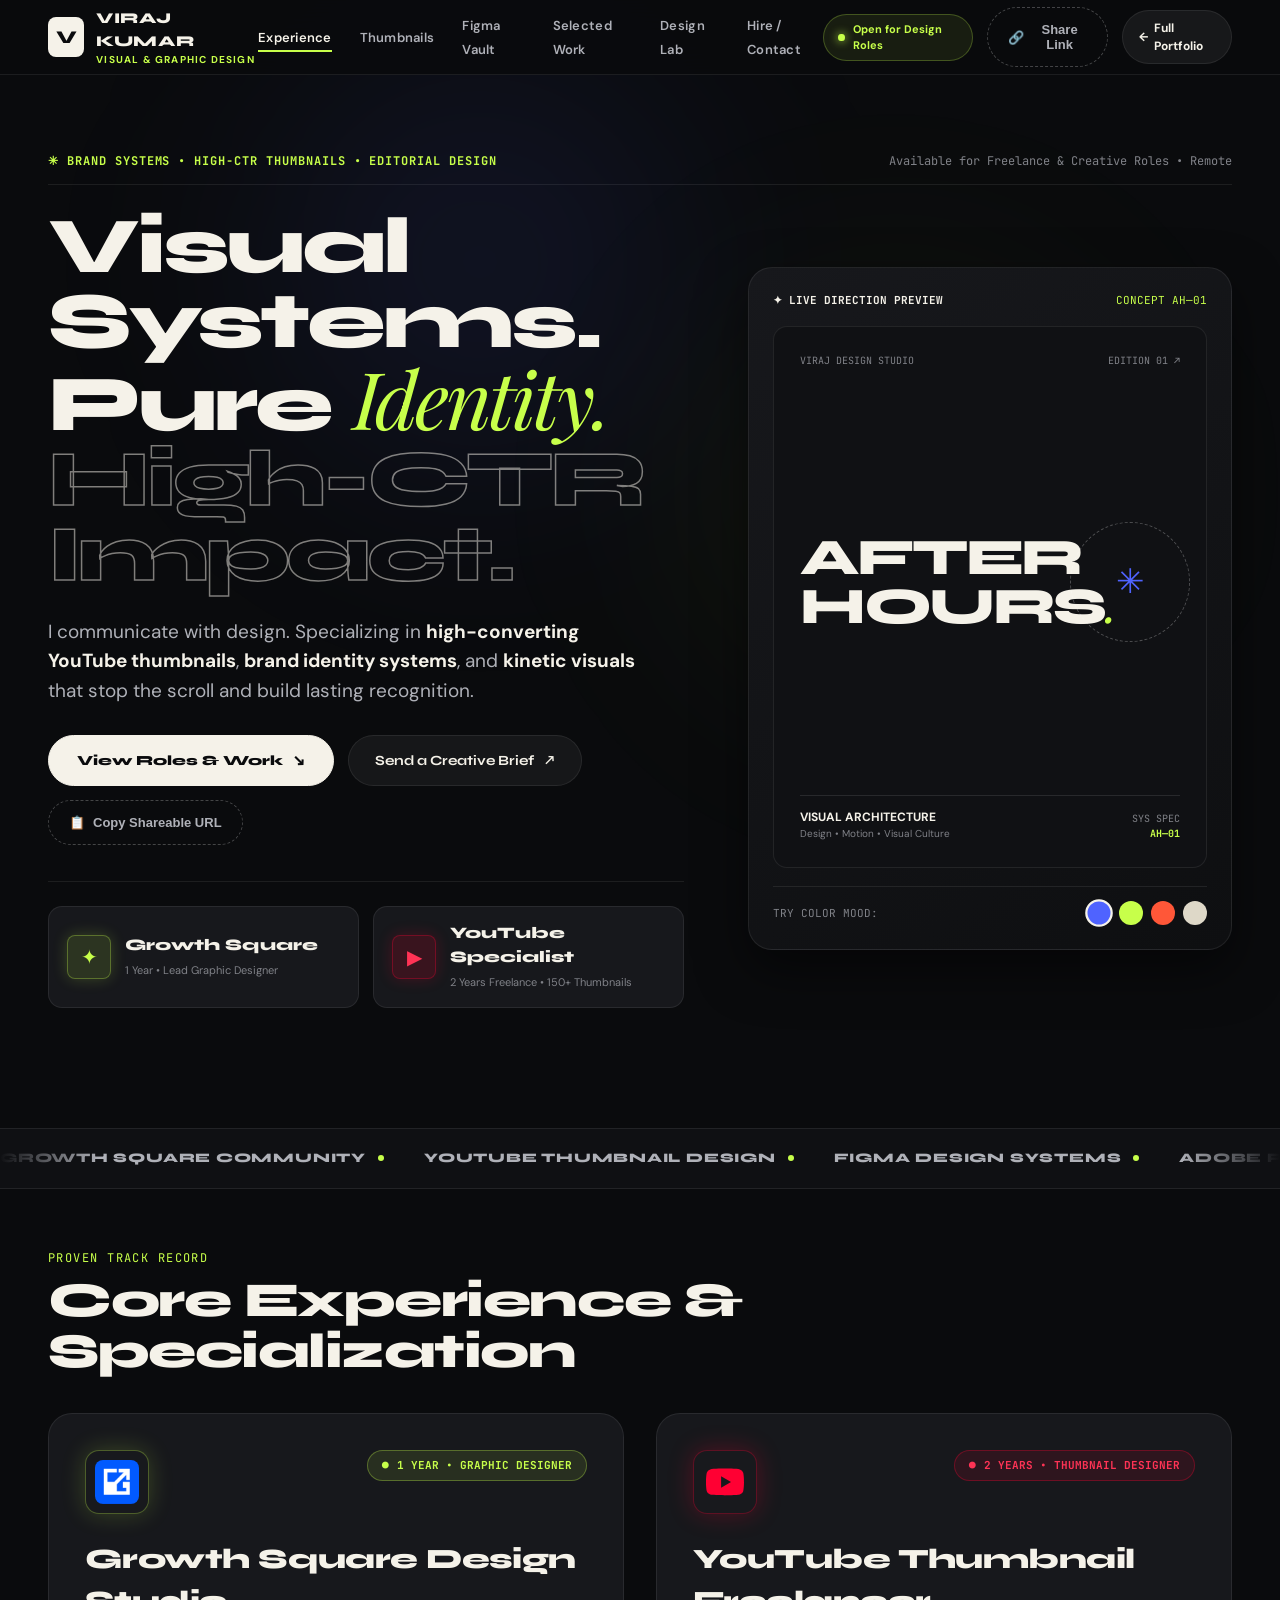
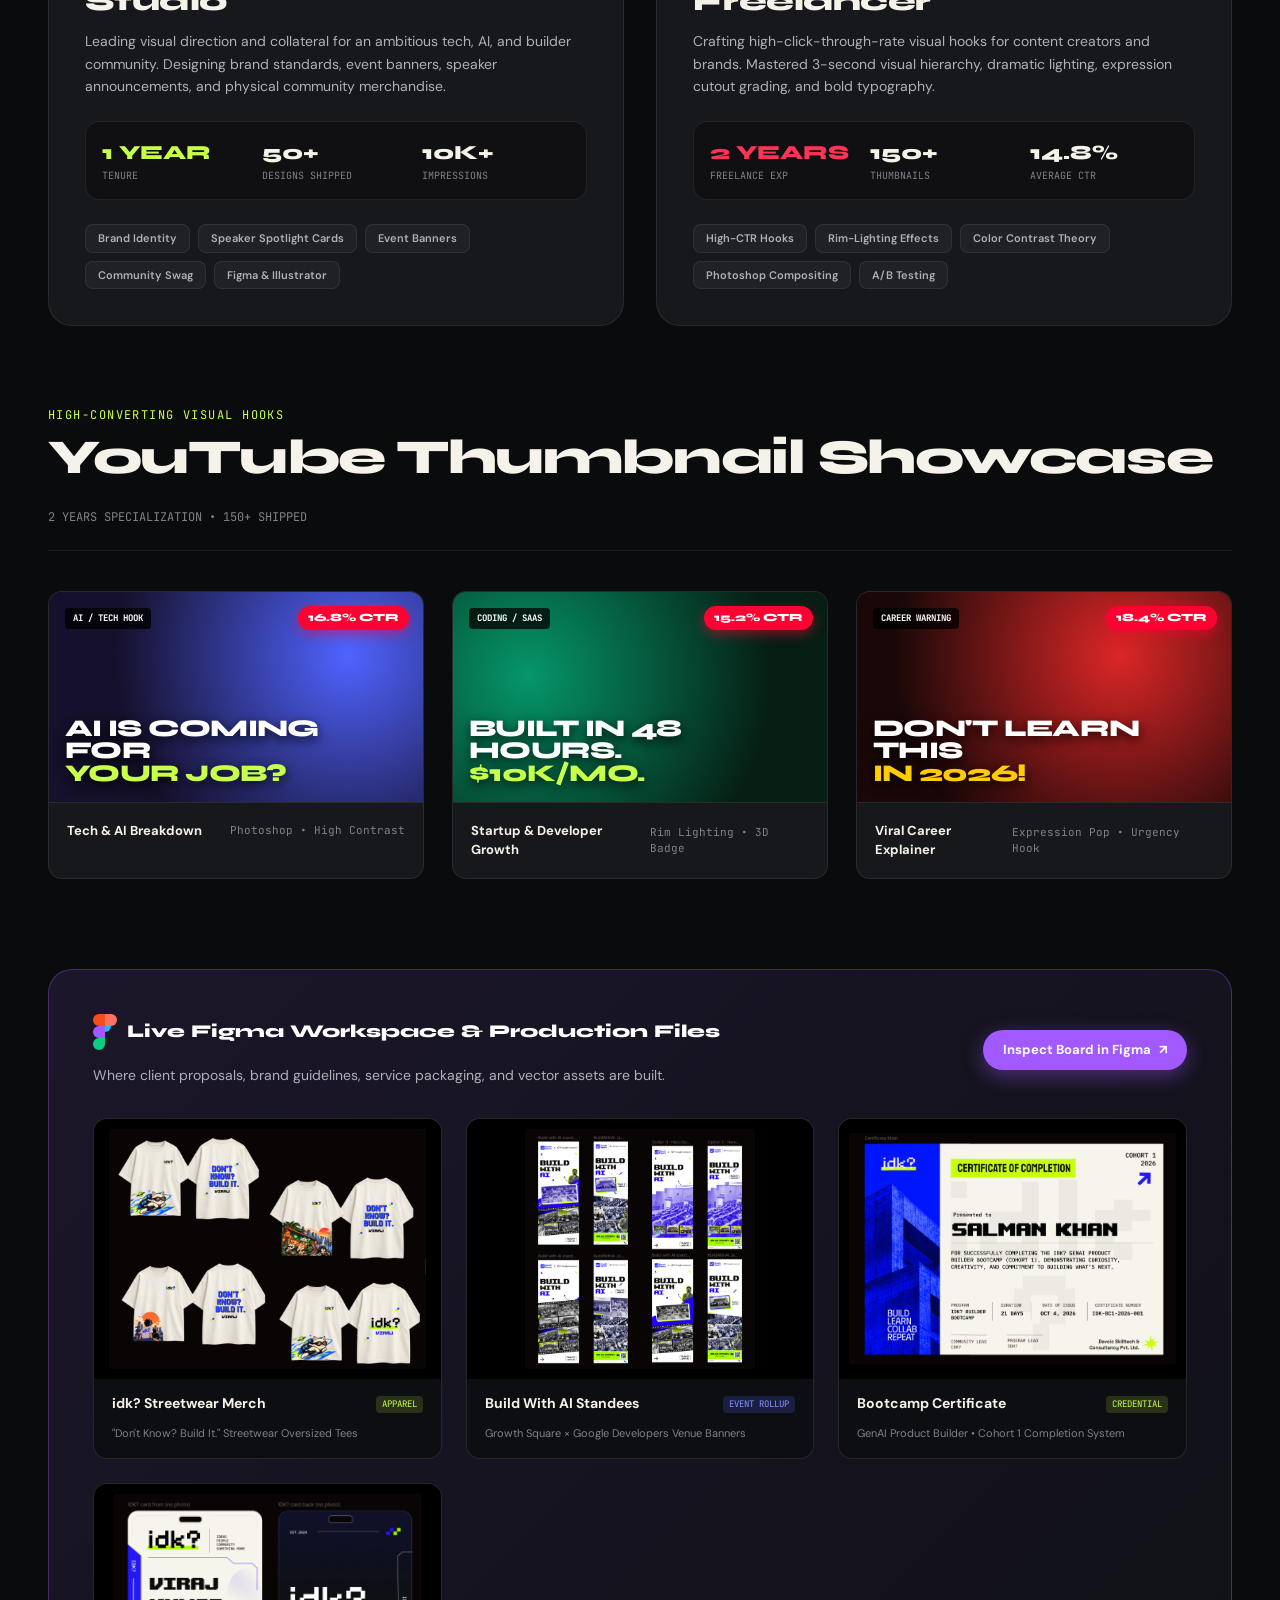
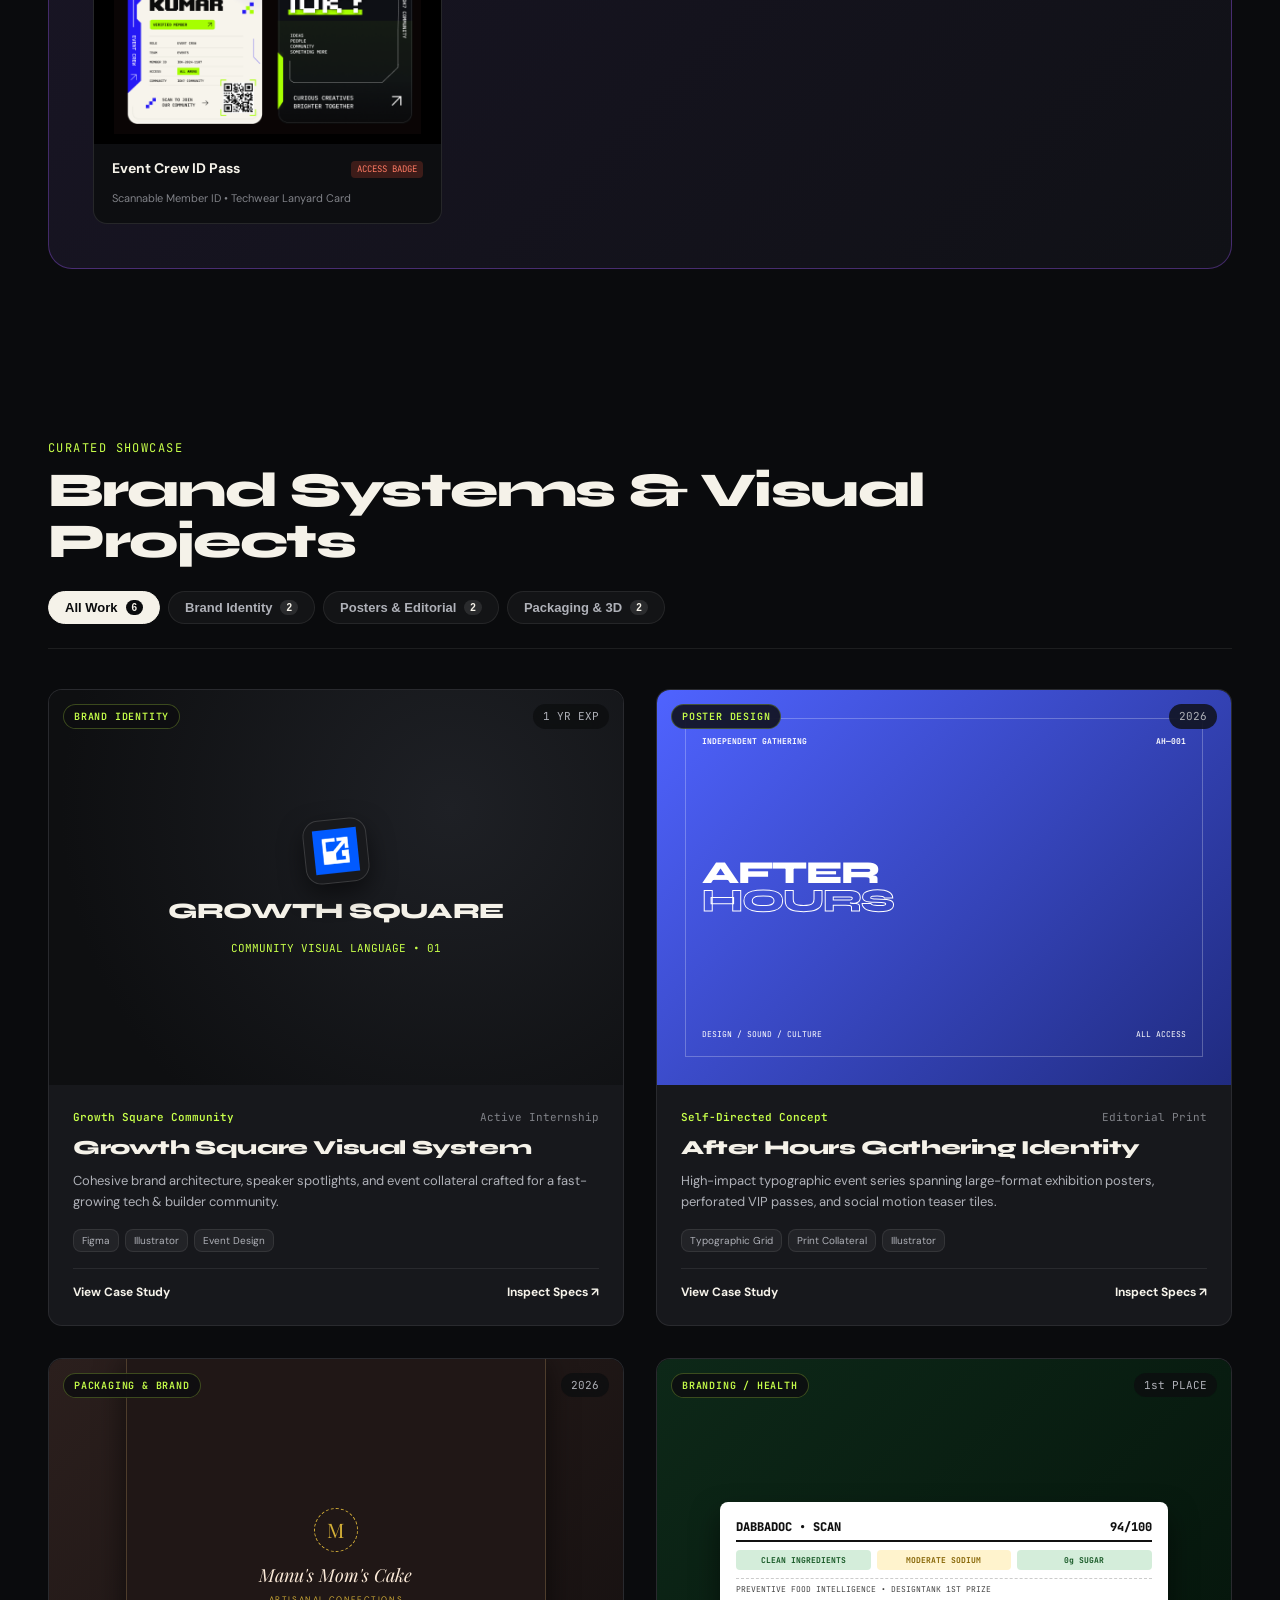
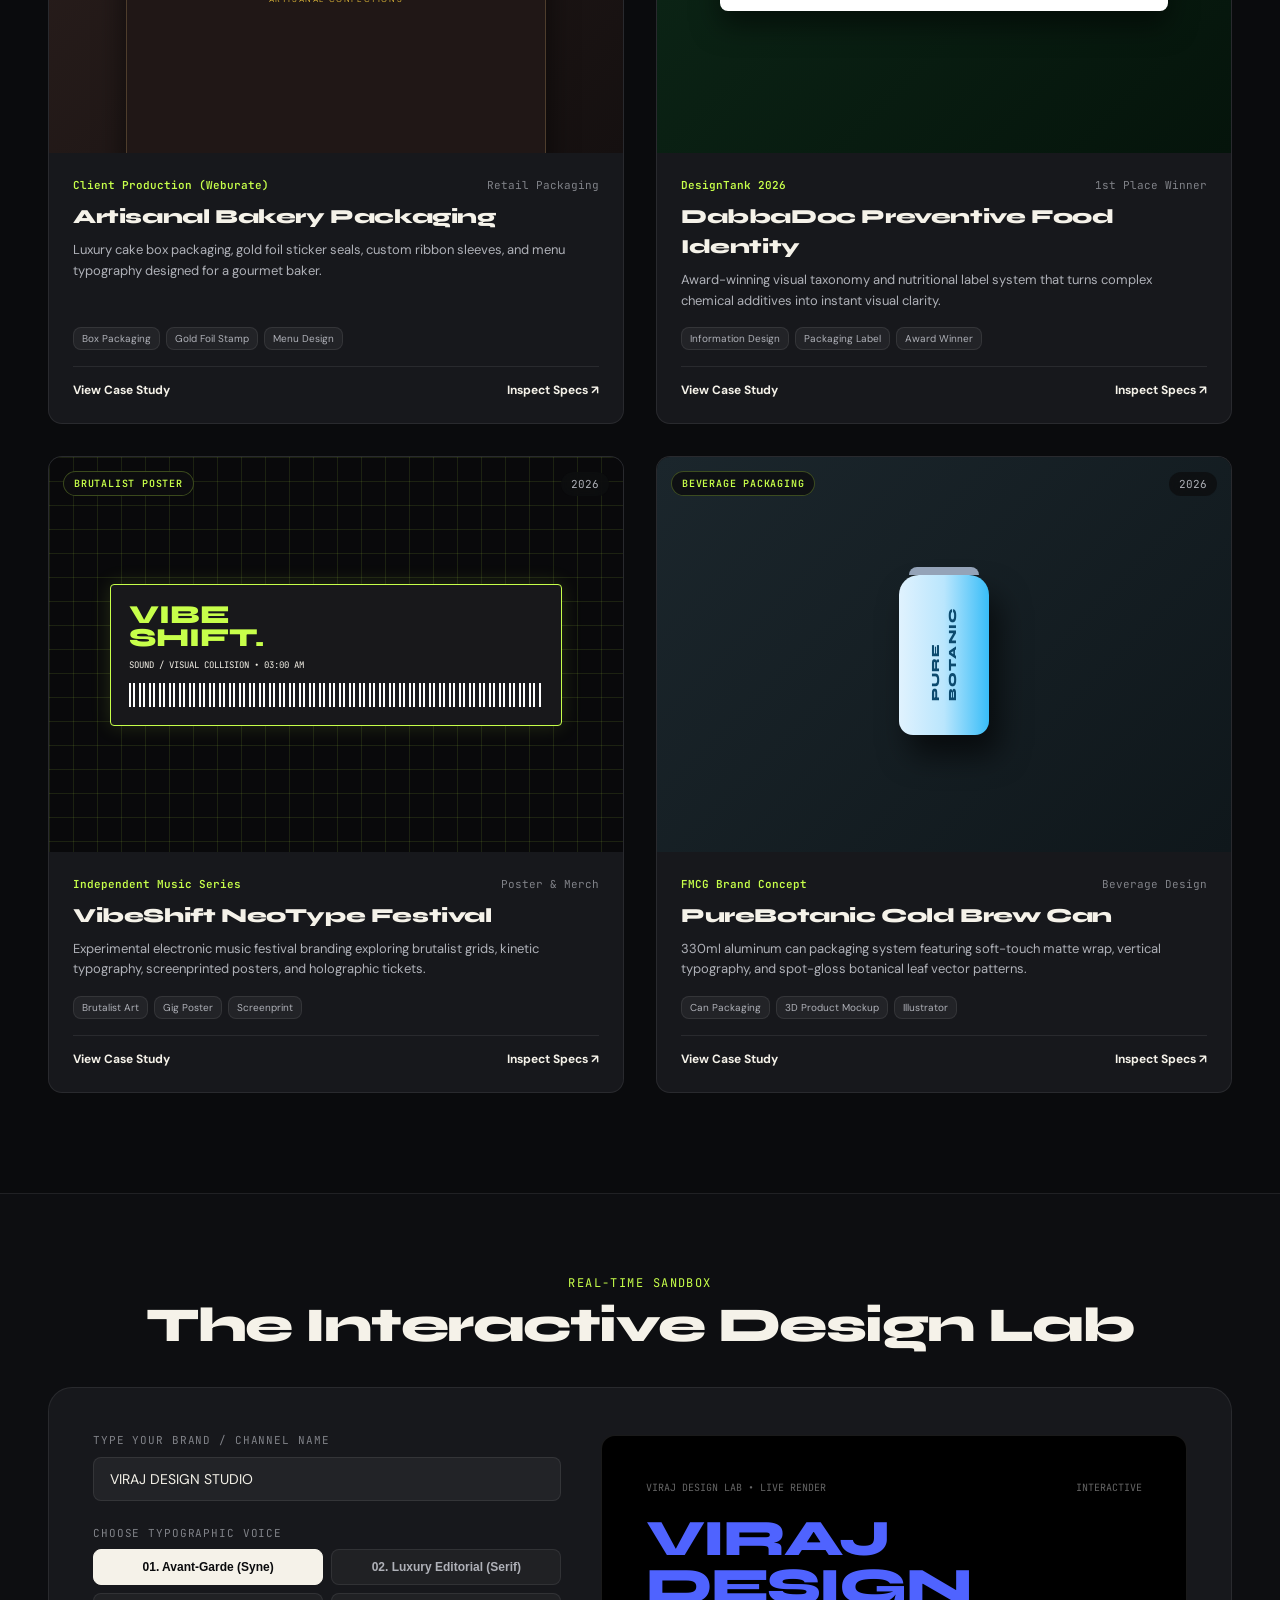
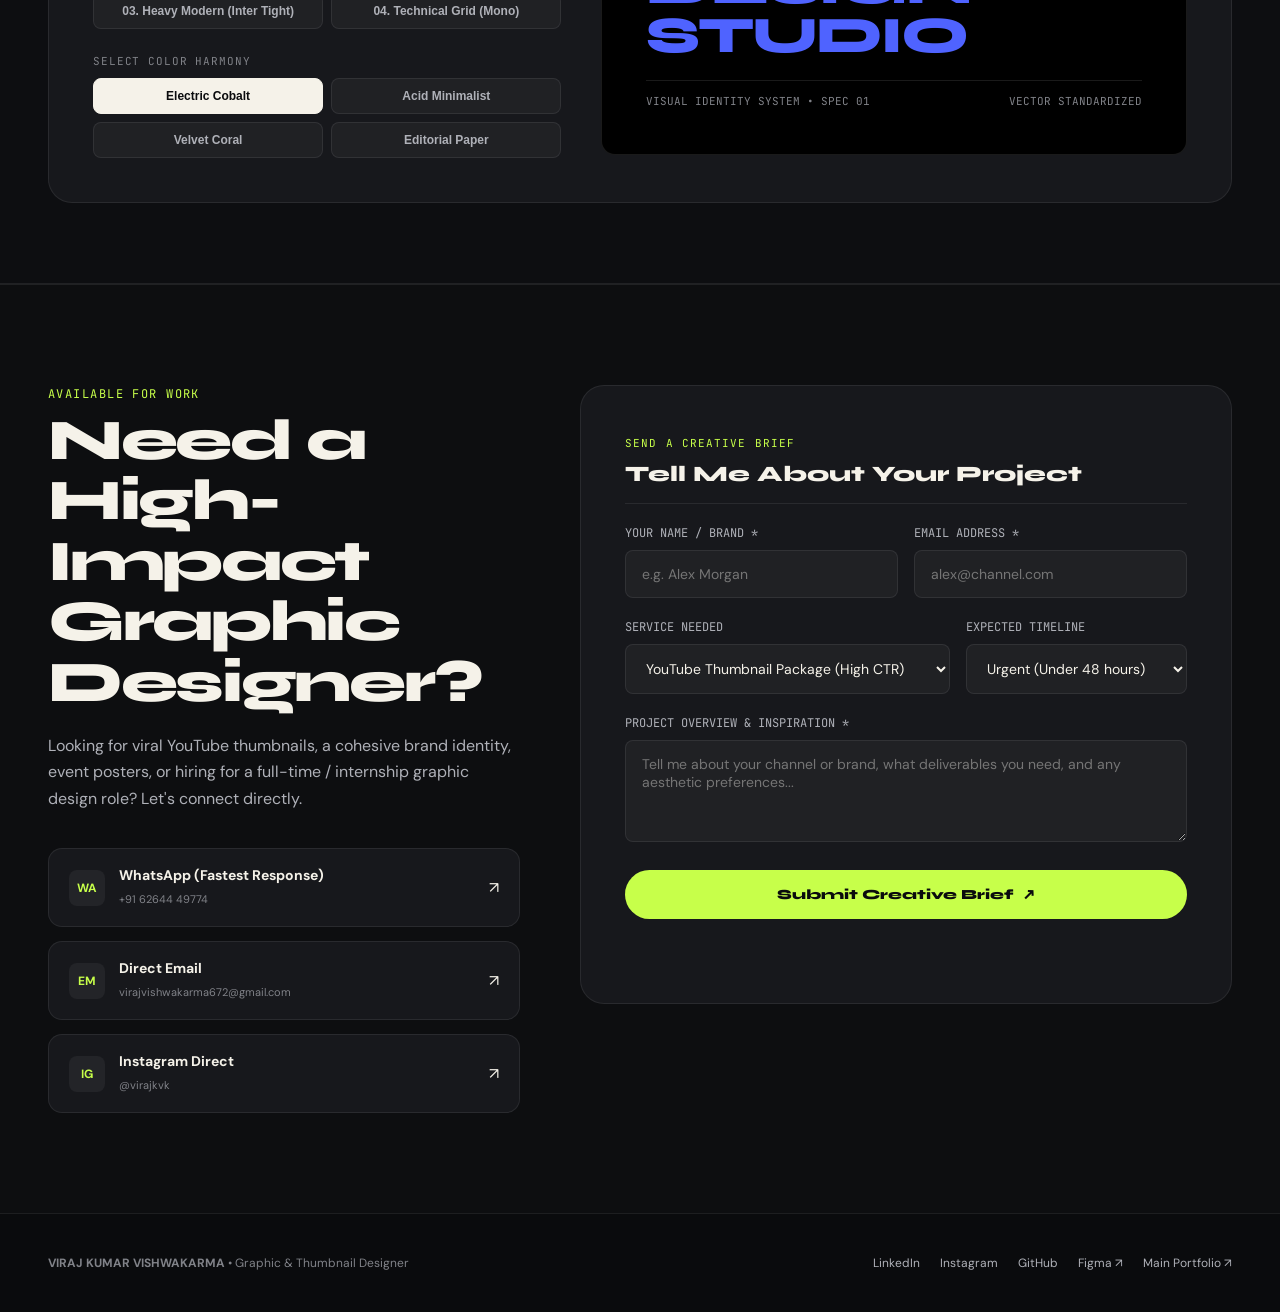
==== commit ab00b851: "feat(figma): integrate user Figma assets (t-shirt merch, standees, certificate, crew pass) with upda" ====
--- a/virajgraphicdesigner/index.html
+++ b/virajgraphicdesigner/index.html
@@ -386,50 +386,62 @@
               </p>
             </div>
 
-            <a href="https://www.figma.com/design/wCOKLVkaJKRvySLNEy5QGw/Untitled?node-id=21-11&t=XyHDFn7HqDDXv64n-1" target="_blank" rel="noreferrer" class="btn-open-figma">
+            <a href="https://www.figma.com/design/wCOKLVkaJKRvySLNEy5QGw/Untitled?node-id=21-11&amp;t=AoXeVb8A4x4z7uSR-1" target="_blank" rel="noreferrer" class="btn-open-figma">
               <span>Inspect Board in Figma</span> ↗
             </a>
           </div>
 
-          <!-- Figma Crops Grid -->
+          <!-- Figma Crops Grid (User's Real Figma Work) -->
           <div class="figma-crops-grid">
             <div class="figma-crop-card">
               <div class="figma-crop-img-wrap">
-                <img src="/assets/figma-social-proposal.png" alt="Social Media Management Proposal Figma board" loading="lazy">
+                <img src="/assets/figma-merch-tshirts.png" alt="idk? Streetwear Merch Collection — Don't Know? Build It." loading="lazy">
               </div>
               <div class="figma-crop-info">
-                <strong>Social Media Proposal</strong>
-                <span>Client Pitch &amp; Retainer System</span>
+                <div style="display:flex; justify-content:space-between; align-items:center; margin-bottom:4px;">
+                  <strong style="font-size:14px; color:var(--paper);">idk? Streetwear Merch</strong>
+                  <span style="font-size:9px; font-family:var(--mono-font); padding:2px 6px; border-radius:4px; background:rgba(199,255,74,0.15); color:var(--acid);">APPAREL</span>
+                </div>
+                <span>"Don't Know? Build It." Streetwear Oversized Tees</span>
               </div>
             </div>
 
             <div class="figma-crop-card">
               <div class="figma-crop-img-wrap">
-                <img src="/assets/figma-service-plans.png" alt="Service Plans and Tiered Pricing Figma layout" loading="lazy">
+                <img src="/assets/figma-growthsq-standees.png" alt="Build With AI Event Standees — Growth Square x Google Developers" loading="lazy">
               </div>
               <div class="figma-crop-info">
-                <strong>Service Packaging &amp; Tiers</strong>
-                <span>Modular Scope Specifications</span>
+                <div style="display:flex; justify-content:space-between; align-items:center; margin-bottom:4px;">
+                  <strong style="font-size:14px; color:var(--paper);">Build With AI Standees</strong>
+                  <span style="font-size:9px; font-family:var(--mono-font); padding:2px 6px; border-radius:4px; background:rgba(79,99,255,0.2); color:#8596ff;">EVENT ROLLUP</span>
+                </div>
+                <span>Growth Square &times; Google Developers Venue Banners</span>
               </div>
             </div>
 
             <div class="figma-crop-card">
               <div class="figma-crop-img-wrap">
-                <img src="/assets/figma-brand-mou.png" alt="Memorandum of Understanding Figma Layout" loading="lazy">
+                <img src="/assets/figma-idk-certificate.png" alt="idk? Bootcamp Certificate of Completion System" loading="lazy">
               </div>
               <div class="figma-crop-info">
-                <strong>Brand Guidelines &amp; MOU</strong>
-                <span>Institutional Design Documentation</span>
+                <div style="display:flex; justify-content:space-between; align-items:center; margin-bottom:4px;">
+                  <strong style="font-size:14px; color:var(--paper);">Bootcamp Certificate</strong>
+                  <span style="font-size:9px; font-family:var(--mono-font); padding:2px 6px; border-radius:4px; background:rgba(199,255,74,0.15); color:var(--acid);">CREDENTIAL</span>
+                </div>
+                <span>GenAI Product Builder &bull; Cohort 1 Completion System</span>
               </div>
             </div>
 
             <div class="figma-crop-card">
               <div class="figma-crop-img-wrap">
-                <img src="/assets/figma-node-21-11.png" alt="Full Figma Board Canvas" loading="lazy">
+                <img src="/assets/figma-idk-badge.png" alt="idk? Event Crew & Member ID Card Pass" loading="lazy">
               </div>
               <div class="figma-crop-info">
-                <strong>Production Workspace Canvas</strong>
-                <span>Multi-Screen Vector System</span>
+                <div style="display:flex; justify-content:space-between; align-items:center; margin-bottom:4px;">
+                  <strong style="font-size:14px; color:var(--paper);">Event Crew ID Pass</strong>
+                  <span style="font-size:9px; font-family:var(--mono-font); padding:2px 6px; border-radius:4px; background:rgba(255,87,56,0.2); color:#ff7a63;">ACCESS BADGE</span>
+                </div>
+                <span>Scannable Member ID &bull; Techwear Lanyard Card</span>
               </div>
             </div>
           </div>
@@ -941,7 +953,7 @@
         <a href="https://www.linkedin.com/in/viraj-kumar-vishwakarma-607a5533b/" target="_blank" rel="noreferrer">LinkedIn</a>
         <a href="https://www.instagram.com/virajkvk/" target="_blank" rel="noreferrer">Instagram</a>
         <a href="https://github.com/virajkvk18" target="_blank" rel="noreferrer">GitHub</a>
-        <a href="https://www.figma.com/design/wCOKLVkaJKRvySLNEy5QGw/Untitled?node-id=21-11" target="_blank" rel="noreferrer">Figma ↗</a>
+        <a href="https://www.figma.com/design/wCOKLVkaJKRvySLNEy5QGw/Untitled?node-id=21-11&amp;t=AoXeVb8A4x4z7uSR-1" target="_blank" rel="noreferrer">Figma ↗</a>
         <a href="/">Main Portfolio ↗</a>
       </div>
     </div>
--- a/virajgraphicdesigner/graphic-design.css
+++ b/virajgraphicdesigner/graphic-design.css
@@ -1047,36 +1047,48 @@
 
 .figma-crops-grid {
   display: grid;
-  grid-template-columns: repeat(auto-fit, minmax(280px, 1fr));
-  gap: 20px;
+  grid-template-columns: repeat(auto-fit, minmax(300px, 1fr));
+  gap: 24px;
 }
 
 .figma-crop-card {
-  background: #0f1013;
+  background: #0d0e11;
   border: 1px solid rgba(255, 255, 255, 0.1);
   border-radius: var(--radius-md);
   overflow: hidden;
-  transition: transform 0.3s ease, border-color 0.3s ease;
+  transition: transform 0.3s ease, border-color 0.3s ease, box-shadow 0.3s ease;
+  display: flex;
+  flex-direction: column;
 }
 
 .figma-crop-card:hover {
   transform: translateY(-5px);
   border-color: #a259ff;
+  box-shadow: 0 16px 36px rgba(162, 89, 255, 0.22);
 }
 
 .figma-crop-img-wrap {
   width: 100%;
-  height: 200px;
+  aspect-ratio: 4 / 3;
   overflow: hidden;
-  background: #14151a;
+  background: #050608;
   position: relative;
+  display: flex;
+  align-items: center;
+  justify-content: center;
 }
 
 .figma-crop-img-wrap img {
   width: 100%;
   height: 100%;
-  object-fit: cover;
-  transition: transform 0.5s ease;
+  object-fit: contain;
+  padding: 10px;
+  background: #000;
+  transition: transform 0.4s cubic-bezier(0.16, 1, 0.3, 1);
+}
+
+.figma-crop-card:hover .figma-crop-img-wrap img {
+  transform: scale(1.04);
 }
 
 .figma-crop-card:hover .figma-crop-img-wrap img {
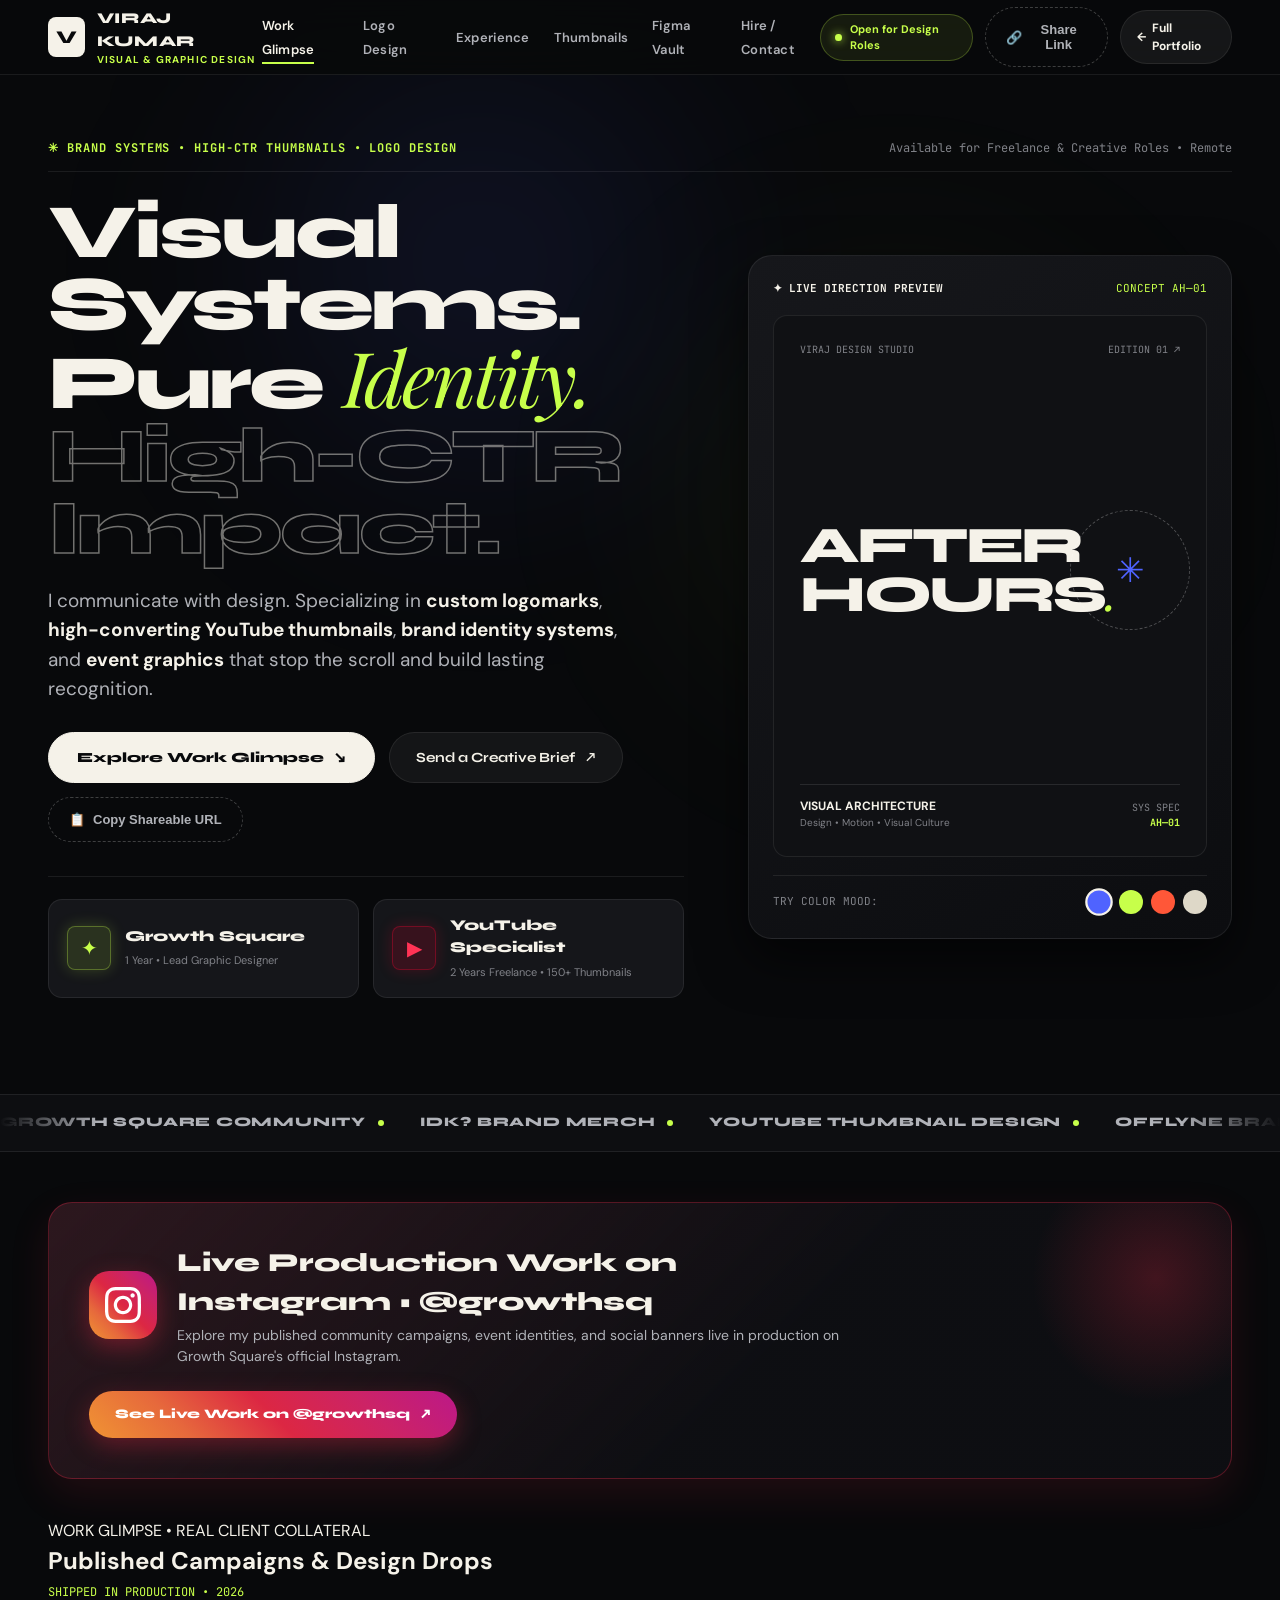
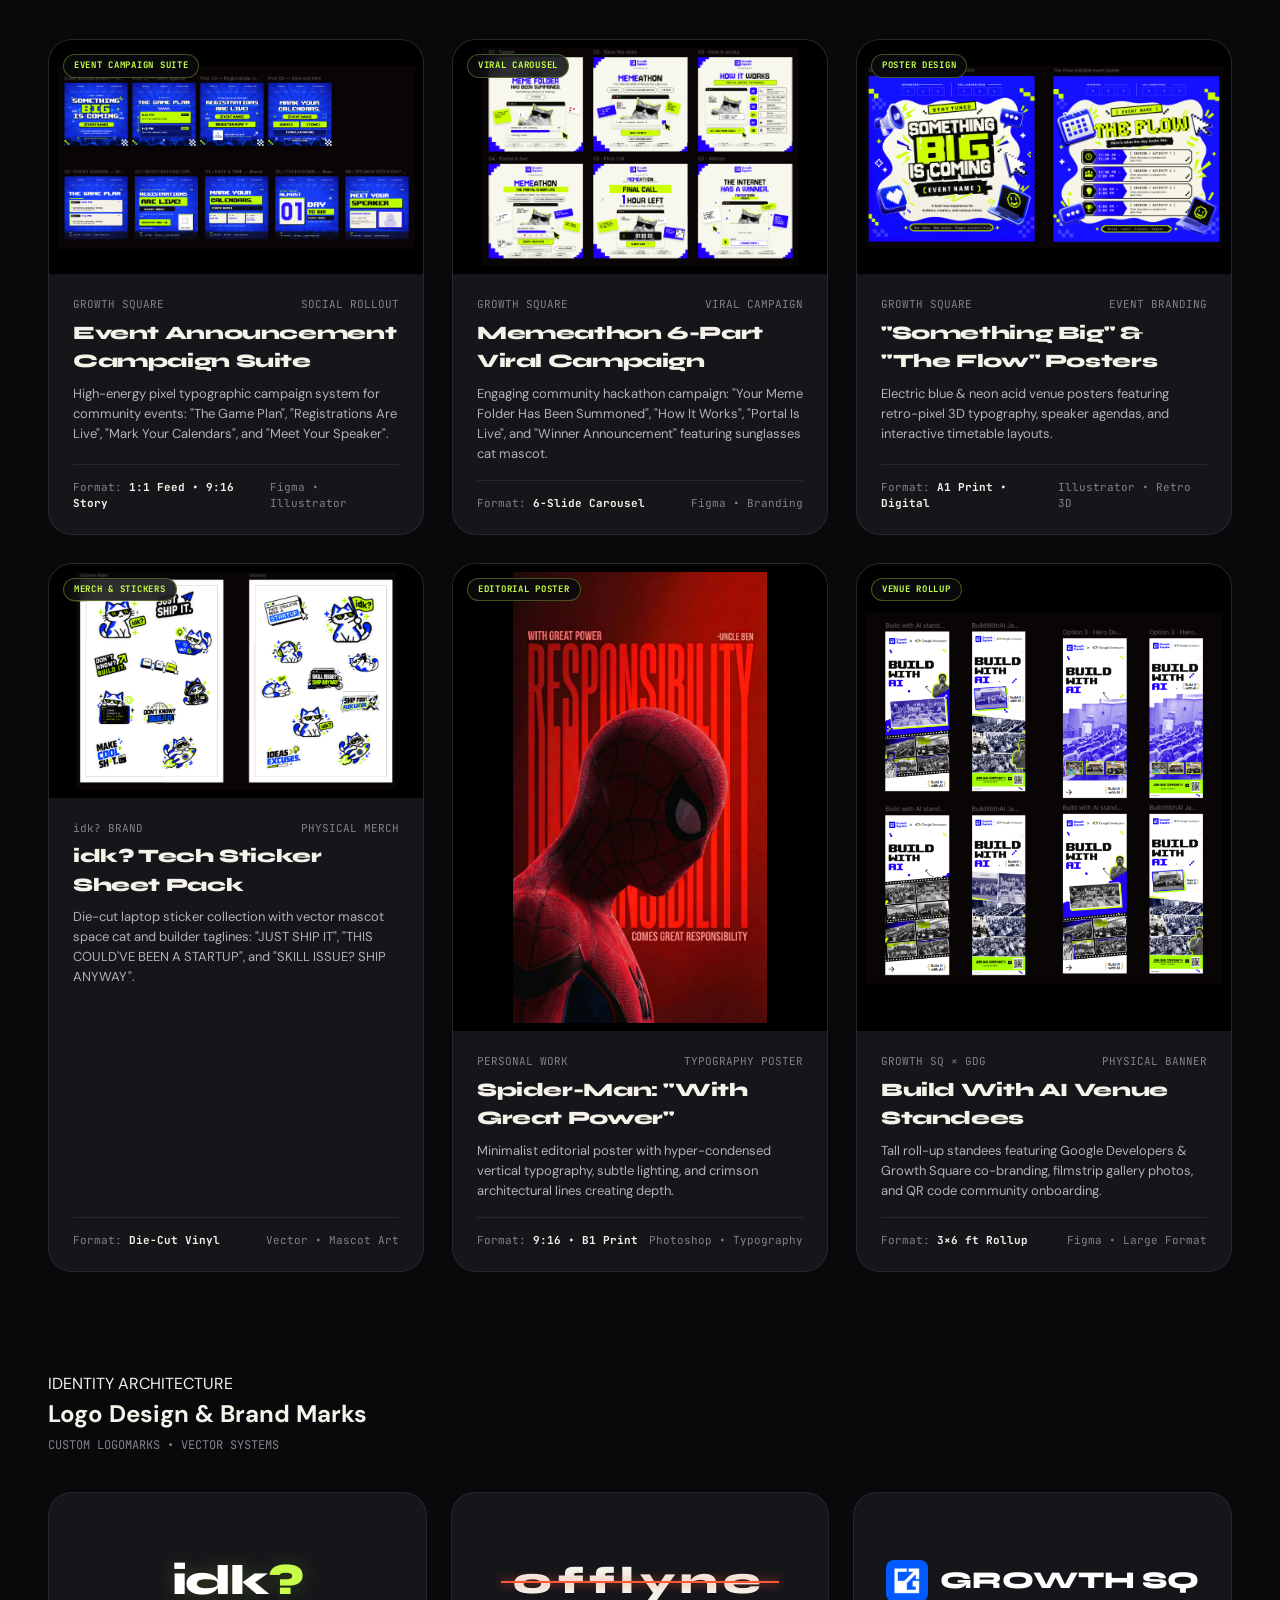
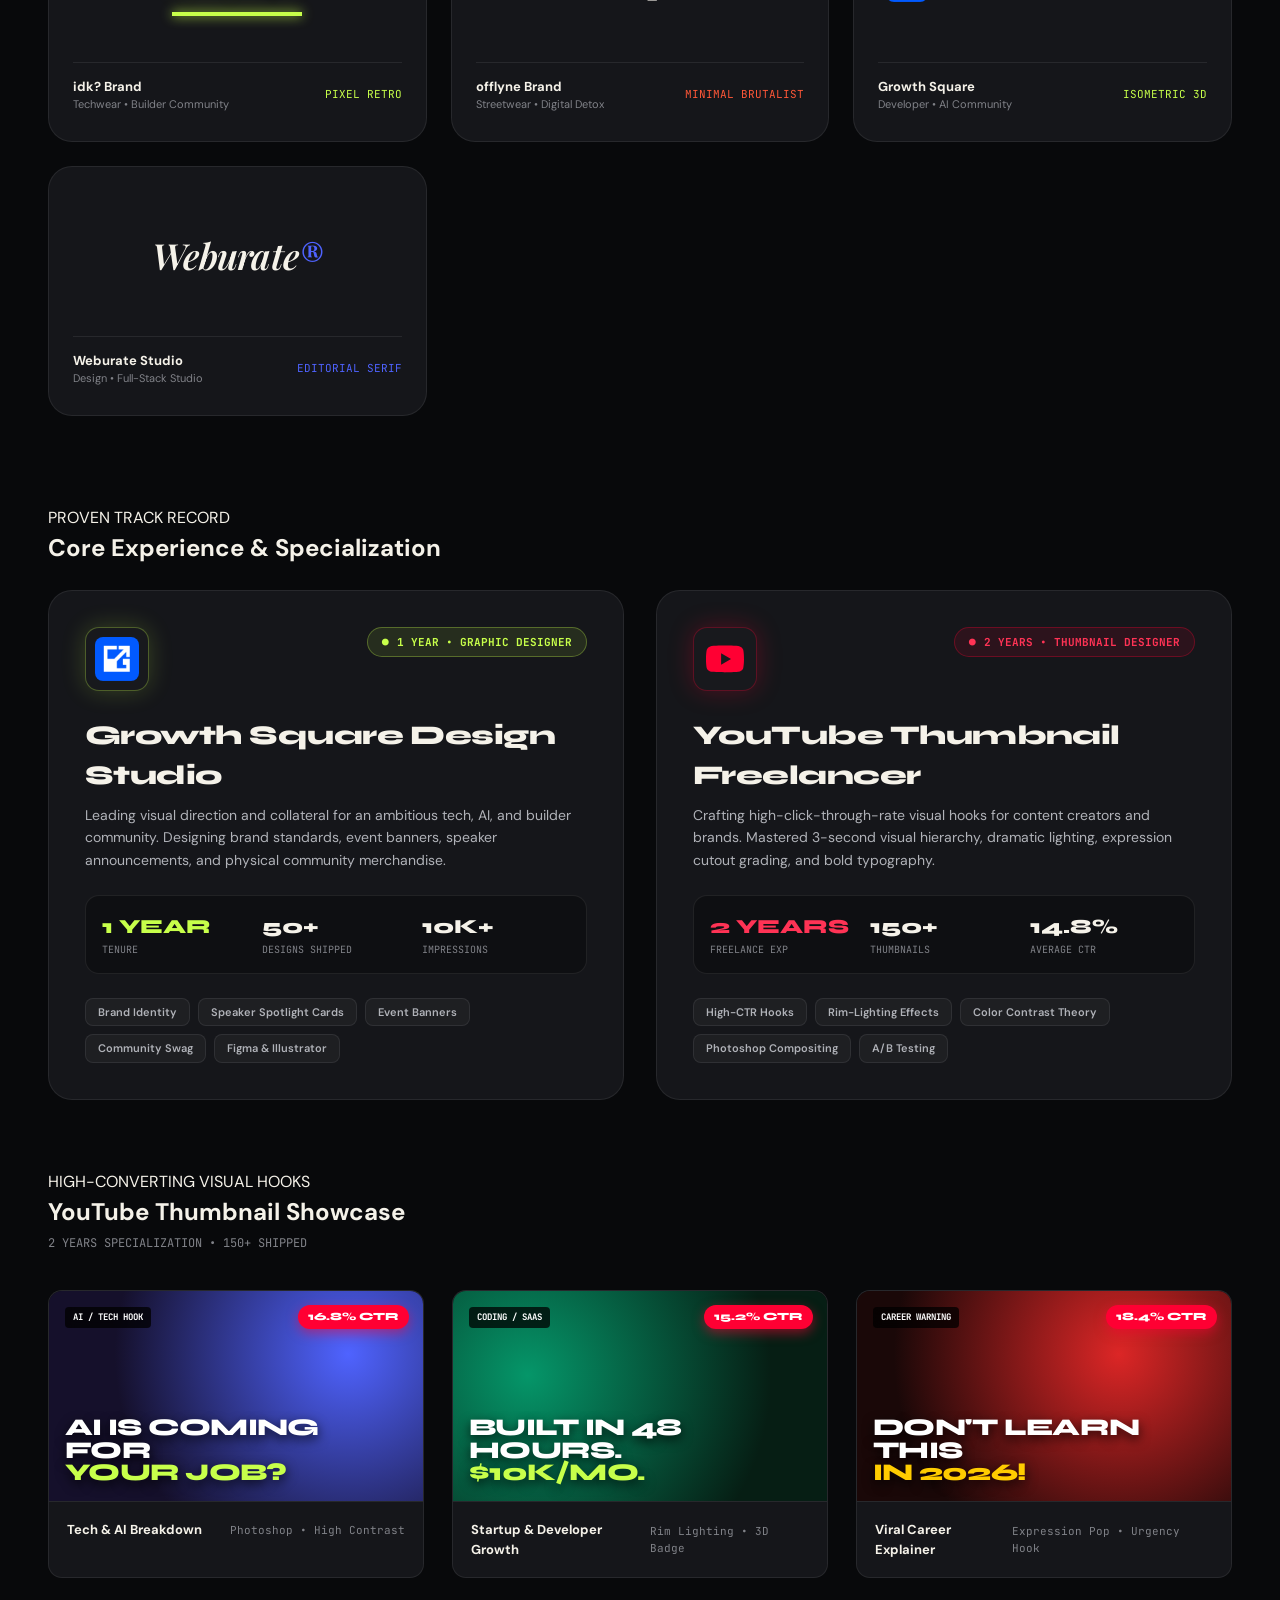
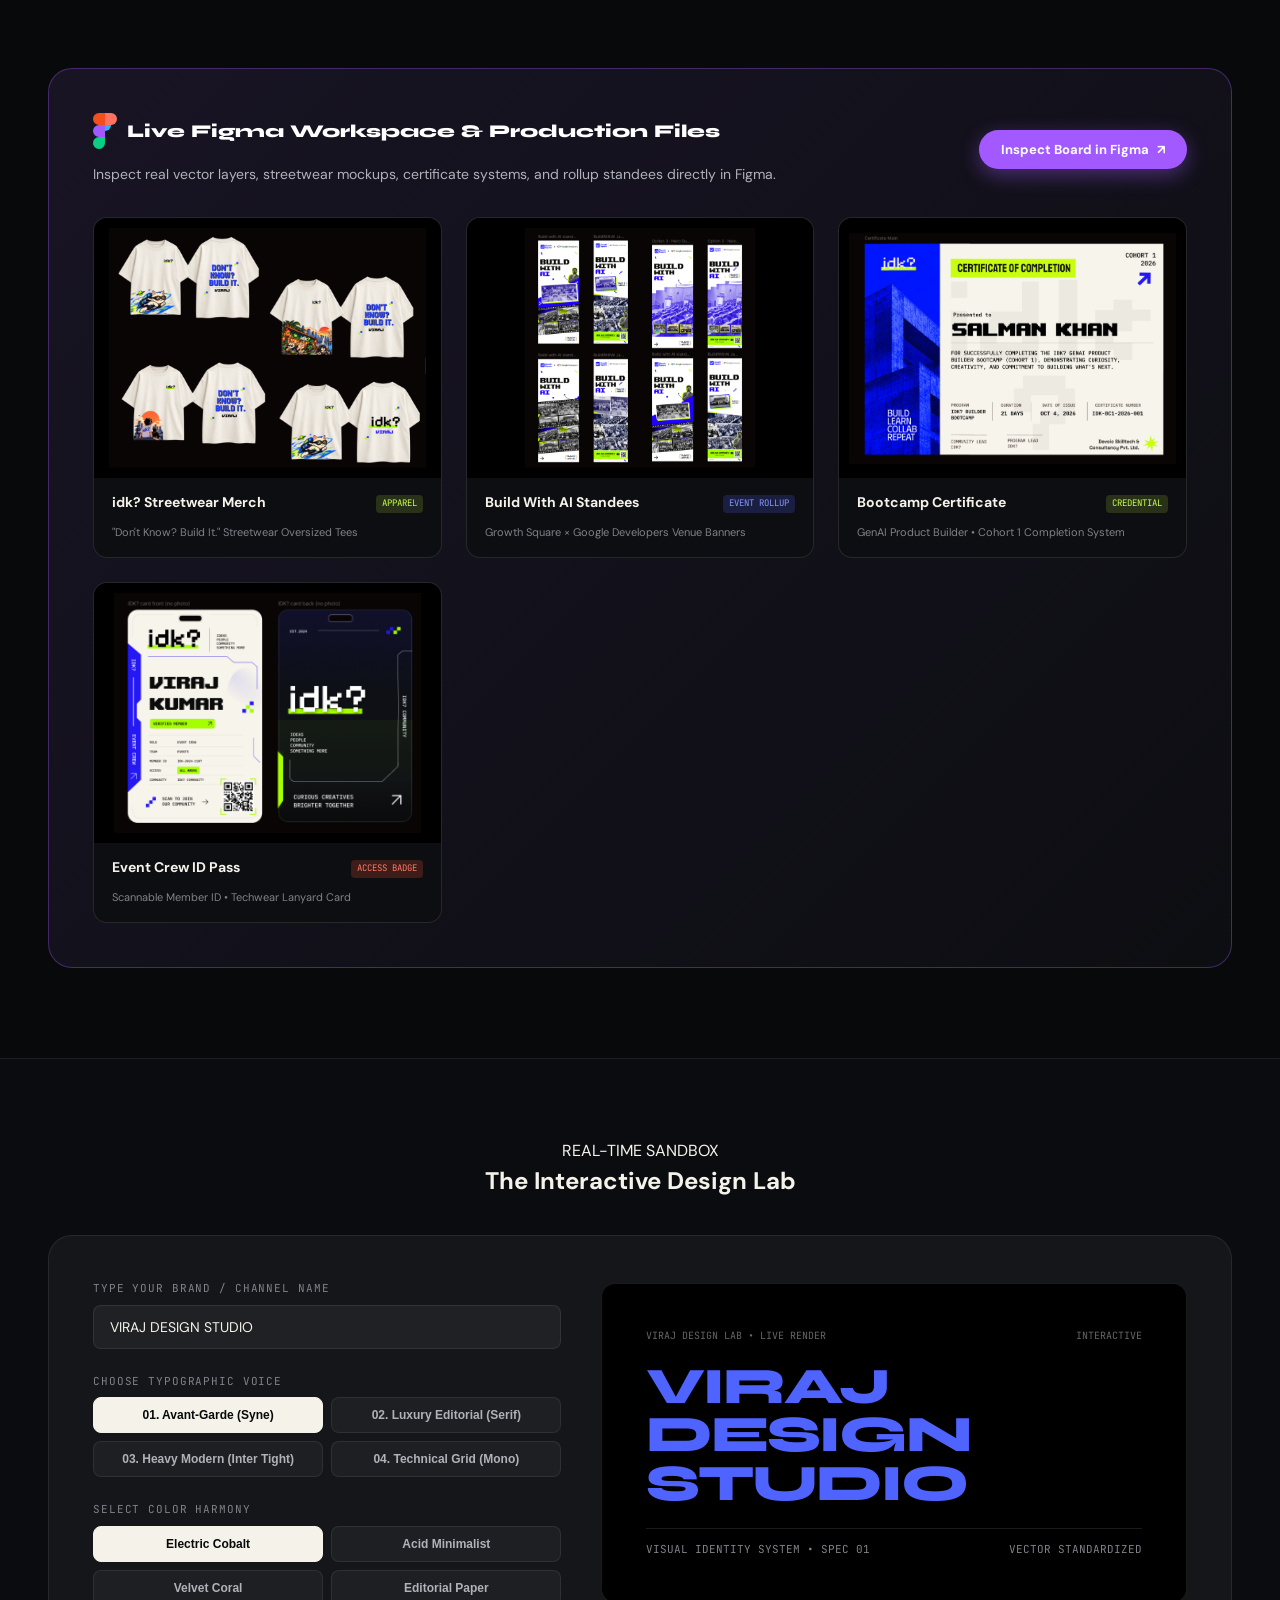
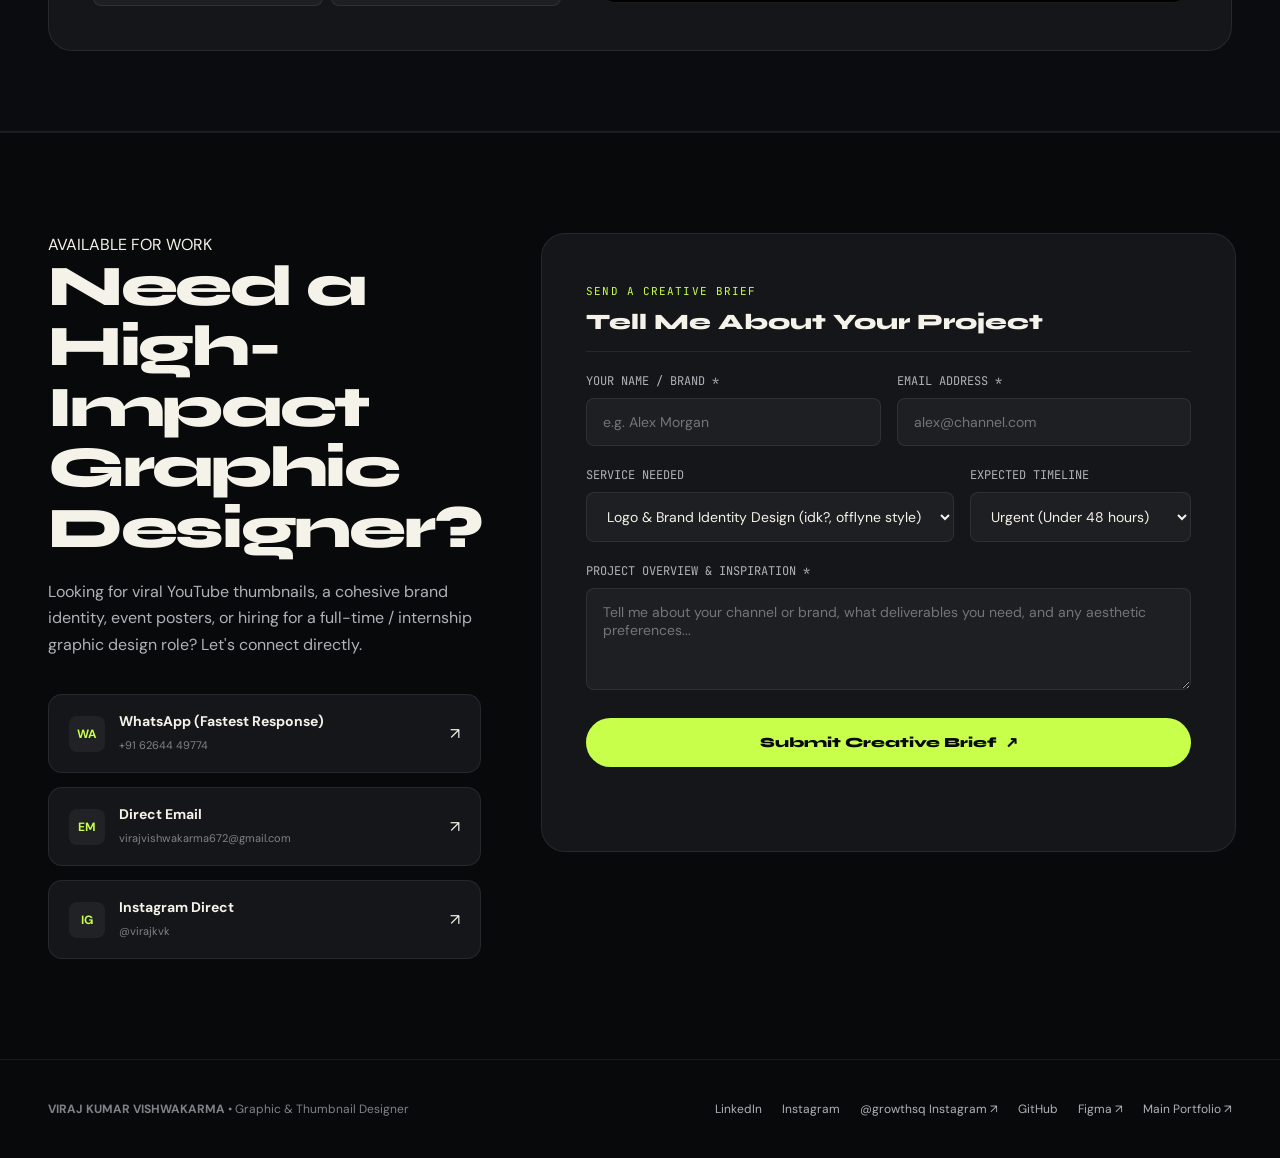
==== commit 6d16ff2d: "feat(work): add work glimpse gallery, Instagram spotlight banner, and custom logo design section" ====
--- a/virajgraphicdesigner/index.html
+++ b/virajgraphicdesigner/index.html
@@ -37,11 +37,11 @@
       <!-- Desktop Navigation -->
       <nav aria-label="Graphic Design Portfolio Navigation">
         <ul class="nav-links">
-          <li><a href="#experience" class="nav-link active">Experience</a></li>
+          <li><a href="#glimpse" class="nav-link active">Work Glimpse</a></li>
+          <li><a href="#logos" class="nav-link">Logo Design</a></li>
+          <li><a href="#experience" class="nav-link">Experience</a></li>
           <li><a href="#thumbnails" class="nav-link">Thumbnails</a></li>
           <li><a href="#figma-vault" class="nav-link">Figma Vault</a></li>
-          <li><a href="#work" class="nav-link">Selected Work</a></li>
-          <li><a href="#lab" class="nav-link">Design Lab</a></li>
           <li><a href="#hire" class="nav-link">Hire / Contact</a></li>
         </ul>
       </nav>
@@ -65,11 +65,11 @@
 
   <!-- Mobile Drawer Menu (Hidden on desktop) -->
   <div class="mobile-menu-drawer" aria-label="Mobile Menu">
+    <a href="#glimpse">Work Glimpse</a>
+    <a href="#logos">Logo Design</a>
     <a href="#experience">Experience &amp; Roles</a>
     <a href="#thumbnails">YouTube Thumbnails</a>
     <a href="#figma-vault">Figma Workspace</a>
-    <a href="#work">Selected Work</a>
-    <a href="#lab">Design Lab</a>
     <a href="#hire">Hire Me / Brief</a>
     <a href="/" style="color: var(--acid);">← Back to Full Portfolio</a>
   </div>
@@ -81,7 +81,7 @@
         <!-- Meta Ribbon -->
         <div class="hero-meta-strip">
           <div class="kicker-badge">
-            <span>✳</span> Brand Systems &bull; High-CTR Thumbnails &bull; Editorial Design
+            <span>✳</span> Brand Systems &bull; High-CTR Thumbnails &bull; Logo Design
           </div>
           <div>Available for Freelance &amp; Creative Roles &bull; Remote</div>
         </div>
@@ -95,12 +95,12 @@
               <span class="stroke-text">High-CTR Impact.</span>
             </h1>
             <p class="hero-desc">
-              I communicate with design. Specializing in <strong>high-converting YouTube thumbnails</strong>, <strong>brand identity systems</strong>, and <strong>kinetic visuals</strong> that stop the scroll and build lasting recognition.
+              I communicate with design. Specializing in <strong>custom logomarks</strong>, <strong>high-converting YouTube thumbnails</strong>, <strong>brand identity systems</strong>, and <strong>event graphics</strong> that stop the scroll and build lasting recognition.
             </p>
 
             <div class="hero-cta-group">
-              <a href="#experience" class="btn-primary">
-                View Roles &amp; Work <span>↘</span>
+              <a href="#glimpse" class="btn-primary">
+                Explore Work Glimpse <span>↘</span>
               </a>
               <a href="#hire" class="btn-secondary">
                 Send a Creative Brief <span>↗</span>
@@ -187,27 +187,283 @@
     <div class="marquee-strip" aria-label="Tools and brands ticker">
       <div class="marquee-track">
         <div class="marquee-item"><span>Growth Square Community</span><span class="logo-dot"></span></div>
+        <div class="marquee-item"><span>idk? Brand Merch</span><span class="logo-dot"></span></div>
         <div class="marquee-item"><span>YouTube Thumbnail Design</span><span class="logo-dot"></span></div>
+        <div class="marquee-item"><span>offlyne Brand Identity</span><span class="logo-dot"></span></div>
         <div class="marquee-item"><span>Figma Design Systems</span><span class="logo-dot"></span></div>
         <div class="marquee-item"><span>Adobe Photoshop</span><span class="logo-dot"></span></div>
         <div class="marquee-item"><span>Adobe Illustrator</span><span class="logo-dot"></span></div>
         <div class="marquee-item"><span>After Effects Motion</span><span class="logo-dot"></span></div>
-        <div class="marquee-item"><span>High-CTR Hook Strategy</span><span class="logo-dot"></span></div>
-        <div class="marquee-item"><span>Brand Guidelines &amp; MOUs</span><span class="logo-dot"></span></div>
 
         <!-- Repeated for seamless loop -->
         <div class="marquee-item" aria-hidden="true"><span>Growth Square Community</span><span class="logo-dot"></span></div>
+        <div class="marquee-item" aria-hidden="true"><span>idk? Brand Merch</span><span class="logo-dot"></span></div>
         <div class="marquee-item" aria-hidden="true"><span>YouTube Thumbnail Design</span><span class="logo-dot"></span></div>
+        <div class="marquee-item" aria-hidden="true"><span>offlyne Brand Identity</span><span class="logo-dot"></span></div>
         <div class="marquee-item" aria-hidden="true"><span>Figma Design Systems</span><span class="logo-dot"></span></div>
         <div class="marquee-item" aria-hidden="true"><span>Adobe Photoshop</span><span class="logo-dot"></span></div>
         <div class="marquee-item" aria-hidden="true"><span>Adobe Illustrator</span><span class="logo-dot"></span></div>
         <div class="marquee-item" aria-hidden="true"><span>After Effects Motion</span><span class="logo-dot"></span></div>
-        <div class="marquee-item" aria-hidden="true"><span>High-CTR Hook Strategy</span><span class="logo-dot"></span></div>
-        <div class="marquee-item" aria-hidden="true"><span>Brand Guidelines &amp; MOUs</span><span class="logo-dot"></span></div>
       </div>
     </div>
 
-    <!-- FEATURED EXPERIENCE SECTION: GROWTH SQUARE + YOUTUBE FREELANCER -->
+    <!-- GROWTH SQUARE LIVE INSTAGRAM CALLOUT BANNER -->
+    <section class="container" style="margin-bottom: 20px;">
+      <div class="growthsq-instagram-banner">
+        <div class="ig-content-left">
+          <div class="ig-avatar-badge">
+            <svg viewBox="0 0 24 24"><path d="M12 2.163c3.204 0 3.584.012 4.85.07 3.252.148 4.771 1.691 4.919 4.919.058 1.265.069 1.645.069 4.849 0 3.205-.012 3.584-.069 4.849-.149 3.225-1.664 4.771-4.919 4.919-1.266.058-1.644.07-4.85.07-3.204 0-3.584-.012-4.849-.07-3.26-.149-4.771-1.699-4.919-4.92-.058-1.265-.07-1.644-.07-4.849 0-3.204.013-3.583.07-4.849.149-3.227 1.664-4.771 4.919-4.919 1.266-.057 1.645-.069 4.849-.069zm0-2.163c-3.259 0-3.667.014-4.947.072-4.358.2-6.78 2.618-6.98 6.98-.059 1.281-.073 1.689-.073 4.948 0 3.259.014 3.668.072 4.948.2 4.358 2.618 6.78 6.98 6.98 1.281.058 1.689.072 4.948.072 3.259 0 3.668-.014 4.948-.072 4.354-.2 6.782-2.618 6.979-6.98.059-1.28.073-1.689.073-4.948 0-3.259-.014-3.667-.072-4.947-.196-4.354-2.617-6.78-6.979-6.98-1.281-.059-1.69-.073-4.949-.073zm0 5.838c-3.403 0-6.162 2.759-6.162 6.162s2.759 6.163 6.162 6.163 6.162-2.759 6.162-6.163c0-3.403-2.759-6.162-6.162-6.162zm0 10.162c-2.209 0-4-1.79-4-4 0-2.209 1.791-4 4-4s4 1.791 4 4c0 2.21-1.791 4-4 4zm6.406-11.845c-.796 0-1.441.645-1.441 1.44s.645 1.44 1.441 1.44c.795 0 1.439-.645 1.439-1.44s-.644-1.44-1.439-1.44z"/></svg>
+          </div>
+          <div class="ig-banner-text">
+            <h3>Live Production Work on Instagram &bull; @growthsq</h3>
+            <p>
+              Explore my published community campaigns, event identities, and social banners live in production on Growth Square's official Instagram.
+            </p>
+          </div>
+        </div>
+
+        <a href="https://www.instagram.com/growthsq/?hl=en" target="_blank" rel="noreferrer" class="btn-growthsq-ig">
+          <span>See Live Work on @growthsq</span> ↗
+        </a>
+      </div>
+    </section>
+
+    <!-- WORK GLIMPSE & PRODUCTION VAULT -->
+    <section class="work-glimpse-section" id="glimpse">
+      <div class="container">
+        <div class="section-head">
+          <div>
+            <span class="section-kicker">WORK GLIMPSE &bull; REAL CLIENT COLLATERAL</span>
+            <h2 class="section-title">Published Campaigns &amp; Design Drops</h2>
+          </div>
+          <span style="font-family:var(--mono-font); font-size:12px; color:var(--acid);">
+            SHIPPED IN PRODUCTION &bull; 2026
+          </span>
+        </div>
+
+        <div class="glimpse-gallery-grid">
+
+          <!-- Glimpse 1: Growth Square Campaign Suite -->
+          <article class="glimpse-card">
+            <div class="glimpse-img-wrap">
+              <span class="glimpse-badge-pill">EVENT CAMPAIGN SUITE</span>
+              <img src="/assets/work-growthsq-campaign-suite.png" alt="Growth Square Event Social Announcement Suite" loading="lazy">
+            </div>
+            <div class="glimpse-info">
+              <div class="glimpse-topline">
+                <span>GROWTH SQUARE</span>
+                <span>SOCIAL ROLLOUT</span>
+              </div>
+              <h3 class="glimpse-title">Event Announcement Campaign Suite</h3>
+              <p class="glimpse-desc">
+                High-energy pixel typographic campaign system for community events: "The Game Plan", "Registrations Are Live", "Mark Your Calendars", and "Meet Your Speaker".
+              </p>
+              <div class="glimpse-footer-bar">
+                <span>Format: <strong>1:1 Feed &bull; 9:16 Story</strong></span>
+                <span>Figma &bull; Illustrator</span>
+              </div>
+            </div>
+          </article>
+
+          <!-- Glimpse 2: Growth Square Memeathon -->
+          <article class="glimpse-card">
+            <div class="glimpse-img-wrap">
+              <span class="glimpse-badge-pill">VIRAL CAROUSEL</span>
+              <img src="/assets/work-growthsq-memeathon.png" alt="Growth Square Memeathon 6-Part Social Carousel" loading="lazy">
+            </div>
+            <div class="glimpse-info">
+              <div class="glimpse-topline">
+                <span>GROWTH SQUARE</span>
+                <span>VIRAL CAMPAIGN</span>
+              </div>
+              <h3 class="glimpse-title">Memeathon 6-Part Viral Campaign</h3>
+              <p class="glimpse-desc">
+                Engaging community hackathon campaign: "Your Meme Folder Has Been Summoned", "How It Works", "Portal Is Live", and "Winner Announcement" featuring sunglasses cat mascot.
+              </p>
+              <div class="glimpse-footer-bar">
+                <span>Format: <strong>6-Slide Carousel</strong></span>
+                <span>Figma &bull; Branding</span>
+              </div>
+            </div>
+          </article>
+
+          <!-- Glimpse 3: Event Posters (Something Big & The Flow) -->
+          <article class="glimpse-card">
+            <div class="glimpse-img-wrap">
+              <span class="glimpse-badge-pill">POSTER DESIGN</span>
+              <img src="/assets/work-growthsq-event-posters.png" alt="Something Big Is Coming and The Flow Event Posters" loading="lazy">
+            </div>
+            <div class="glimpse-info">
+              <div class="glimpse-topline">
+                <span>GROWTH SQUARE</span>
+                <span>EVENT BRANDING</span>
+              </div>
+              <h3 class="glimpse-title">"Something Big" &amp; "The Flow" Posters</h3>
+              <p class="glimpse-desc">
+                Electric blue &amp; neon acid venue posters featuring retro-pixel 3D typography, speaker agendas, and interactive timetable layouts.
+              </p>
+              <div class="glimpse-footer-bar">
+                <span>Format: <strong>A1 Print &bull; Digital</strong></span>
+                <span>Illustrator &bull; Retro 3D</span>
+              </div>
+            </div>
+          </article>
+
+          <!-- Glimpse 4: idk? Sticker Sheet Pack -->
+          <article class="glimpse-card">
+            <div class="glimpse-img-wrap">
+              <span class="glimpse-badge-pill">MERCH &amp; STICKERS</span>
+              <img src="/assets/work-idk-sticker-pack.png" alt="idk? Brand Sticker Pack and Mascot Illustrations" loading="lazy">
+            </div>
+            <div class="glimpse-info">
+              <div class="glimpse-topline">
+                <span>idk? BRAND</span>
+                <span>PHYSICAL MERCH</span>
+              </div>
+              <h3 class="glimpse-title">idk? Tech Sticker Sheet Pack</h3>
+              <p class="glimpse-desc">
+                Die-cut laptop sticker collection with vector mascot space cat and builder taglines: "JUST SHIP IT", "THIS COULD'VE BEEN A STARTUP", and "SKILL ISSUE? SHIP ANYWAY".
+              </p>
+              <div class="glimpse-footer-bar">
+                <span>Format: <strong>Die-Cut Vinyl</strong></span>
+                <span>Vector &bull; Mascot Art</span>
+              </div>
+            </div>
+          </article>
+
+          <!-- Glimpse 5: Spider-Man Typographic Art -->
+          <article class="glimpse-card">
+            <div class="glimpse-img-wrap aspect-tall">
+              <span class="glimpse-badge-pill">EDITORIAL POSTER</span>
+              <img src="/assets/work-spiderman-poster.png" alt="Spider-Man Minimalist Editorial Typographic Poster" loading="lazy">
+            </div>
+            <div class="glimpse-info">
+              <div class="glimpse-topline">
+                <span>PERSONAL WORK</span>
+                <span>TYPOGRAPHY POSTER</span>
+              </div>
+              <h3 class="glimpse-title">Spider-Man: "With Great Power"</h3>
+              <p class="glimpse-desc">
+                Minimalist editorial poster with hyper-condensed vertical typography, subtle lighting, and crimson architectural lines creating depth.
+              </p>
+              <div class="glimpse-footer-bar">
+                <span>Format: <strong>9:16 &bull; B1 Print</strong></span>
+                <span>Photoshop &bull; Typography</span>
+              </div>
+            </div>
+          </article>
+
+          <!-- Glimpse 6: Build with AI Standees -->
+          <article class="glimpse-card">
+            <div class="glimpse-img-wrap aspect-tall">
+              <span class="glimpse-badge-pill">VENUE ROLLUP</span>
+              <img src="/assets/figma-growthsq-standees.png" alt="Build With AI Rollup Banners — Growth Square x Google Developers" loading="lazy">
+            </div>
+            <div class="glimpse-info">
+              <div class="glimpse-topline">
+                <span>GROWTH SQ &times; GDG</span>
+                <span>PHYSICAL BANNER</span>
+              </div>
+              <h3 class="glimpse-title">Build With AI Venue Standees</h3>
+              <p class="glimpse-desc">
+                Tall roll-up standees featuring Google Developers &amp; Growth Square co-branding, filmstrip gallery photos, and QR code community onboarding.
+              </p>
+              <div class="glimpse-footer-bar">
+                <span>Format: <strong>3&times;6 ft Rollup</strong></span>
+                <span>Figma &bull; Large Format</span>
+              </div>
+            </div>
+          </article>
+
+        </div>
+      </div>
+    </section>
+
+    <!-- CUSTOM LOGO DESIGN SHOWCASE -->
+    <section class="logo-showcase-section" id="logos">
+      <div class="container">
+        <div class="section-head">
+          <div>
+            <span class="section-kicker">IDENTITY ARCHITECTURE</span>
+            <h2 class="section-title">Logo Design &amp; Brand Marks</h2>
+          </div>
+          <span style="font-family:var(--mono-font); font-size:12px; color:var(--text-muted);">
+            CUSTOM LOGOMARKS &bull; VECTOR SYSTEMS
+          </span>
+        </div>
+
+        <div class="logo-grid-custom">
+
+          <!-- Logo 1: idk? -->
+          <div class="custom-logo-card">
+            <div class="logo-canvas-stage">
+              <div class="idk-brand-mark">
+                idk<span>?</span>
+              </div>
+            </div>
+            <div class="logo-card-footer">
+              <div>
+                <strong>idk? Brand</strong>
+                <p style="color:var(--text-muted); font-size:11px;">Techwear &bull; Builder Community</p>
+              </div>
+              <span>PIXEL RETRO</span>
+            </div>
+          </div>
+
+          <!-- Logo 2: offlyne -->
+          <div class="custom-logo-card">
+            <div class="logo-canvas-stage">
+              <div class="offlyne-brand-mark">
+                offlyne
+              </div>
+            </div>
+            <div class="logo-card-footer">
+              <div>
+                <strong>offlyne Brand</strong>
+                <p style="color:var(--text-muted); font-size:11px;">Streetwear &bull; Digital Detox</p>
+              </div>
+              <span style="color:var(--coral);">MINIMAL BRUTALIST</span>
+            </div>
+          </div>
+
+          <!-- Logo 3: Growth Square -->
+          <div class="custom-logo-card">
+            <div class="logo-canvas-stage">
+              <div class="growthsq-brand-mark">
+                <img src="/assets/growthsquare-logo.png" alt="Growth Square Logo">
+                <span>GROWTH SQ</span>
+              </div>
+            </div>
+            <div class="logo-card-footer">
+              <div>
+                <strong>Growth Square</strong>
+                <p style="color:var(--text-muted); font-size:11px;">Developer &bull; AI Community</p>
+              </div>
+              <span>ISOMETRIC 3D</span>
+            </div>
+          </div>
+
+          <!-- Logo 4: Weburate -->
+          <div class="custom-logo-card">
+            <div class="logo-canvas-stage">
+              <div class="weburate-brand-mark">
+                Weburate<span>®</span>
+              </div>
+            </div>
+            <div class="logo-card-footer">
+              <div>
+                <strong>Weburate Studio</strong>
+                <p style="color:var(--text-muted); font-size:11px;">Design &bull; Full-Stack Studio</p>
+              </div>
+              <span style="color:var(--electric);">EDITORIAL SERIF</span>
+            </div>
+          </div>
+
+        </div>
+      </div>
+    </section>
+
+    <!-- FEATURED ROLES: GROWTH SQUARE & YOUTUBE FREELANCER -->
     <section class="experience-feature-section" id="experience">
       <div class="container">
         <div>
@@ -316,7 +572,6 @@
 
         <div class="thumbnails-grid">
 
-          <!-- Thumbnail 1: AI Explainer -->
           <article class="yt-thumb-card">
             <div class="yt-thumb-wrapper">
               <div class="yt-thumb-art" style="background: radial-gradient(circle at 80% 30%, #4f63ff 0%, #15102b 70%);">
@@ -333,7 +588,6 @@
             </div>
           </article>
 
-          <!-- Thumbnail 2: Coding SaaS -->
           <article class="yt-thumb-card">
             <div class="yt-thumb-wrapper">
               <div class="yt-thumb-art" style="background: radial-gradient(circle at 20% 40%, #059669 0%, #061e14 75%);">
@@ -350,7 +604,6 @@
             </div>
           </article>
 
-          <!-- Thumbnail 3: Career Advice -->
           <article class="yt-thumb-card">
             <div class="yt-thumb-wrapper">
               <div class="yt-thumb-art" style="background: radial-gradient(circle at 70% 30%, #dc2626 0%, #1a0808 75%);">
@@ -382,7 +635,7 @@
                 <span>Live Figma Workspace &amp; Production Files</span>
               </div>
               <p style="font-size:14px; color:var(--text-light-muted); margin-top:8px;">
-                Where client proposals, brand guidelines, service packaging, and vector assets are built.
+                Inspect real vector layers, streetwear mockups, certificate systems, and rollup standees directly in Figma.
               </p>
             </div>
 
@@ -391,7 +644,7 @@
             </a>
           </div>
 
-          <!-- Figma Crops Grid (User's Real Figma Work) -->
+          <!-- Figma Crops Grid -->
           <div class="figma-crops-grid">
             <div class="figma-crop-card">
               <div class="figma-crop-img-wrap">
@@ -448,337 +701,6 @@
         </div>
       </div>
     </section>
-
-    <!-- SELECTED WORK / GALLERY SECTION -->
-    <section class="gallery-section" id="work">
-      <div class="container">
-        <div class="section-head">
-          <div>
-            <span class="section-kicker">CURATED SHOWCASE</span>
-            <h2 class="section-title">Brand Systems &amp; Visual Projects</h2>
-          </div>
-
-          <div class="filter-bar" role="tablist">
-            <button class="filter-btn active" data-filter="all" role="tab" aria-selected="true">
-              All Work <span class="count">6</span>
-            </button>
-            <button class="filter-btn" data-filter="branding" role="tab" aria-selected="false">
-              Brand Identity <span class="count">2</span>
-            </button>
-            <button class="filter-btn" data-filter="posters" role="tab" aria-selected="false">
-              Posters &amp; Editorial <span class="count">2</span>
-            </button>
-            <button class="filter-btn" data-filter="packaging" role="tab" aria-selected="false">
-              Packaging &amp; 3D <span class="count">2</span>
-            </button>
-          </div>
-        </div>
-
-        <!-- Projects Grid -->
-        <div class="projects-grid">
-
-          <!-- 01: Growth Square -->
-          <article class="project-card" data-id="growth-square" data-category="branding">
-            <div class="card-visual-wrapper">
-              <div class="card-overlay-badges">
-                <span class="pill-discipline">Brand Identity</span>
-                <span class="pill-year">1 YR EXP</span>
-              </div>
-              <div class="mockup-canvas growthsq-canvas">
-                <div class="growthsq-layout">
-                  <div class="gs-badge-logo">
-                    <img src="/assets/growthsquare-logo.png" alt="Growth Square Logo">
-                  </div>
-                  <div class="gs-label-bold">GROWTH SQUARE</div>
-                  <div class="gs-tagline">COMMUNITY VISUAL LANGUAGE &bull; 01</div>
-                </div>
-              </div>
-            </div>
-            <div class="card-content">
-              <div class="card-topline">
-                <span class="client-name">Growth Square Community</span>
-                <span>Active Internship</span>
-              </div>
-              <h3 class="card-title">Growth Square Visual System</h3>
-              <p class="card-description">
-                Cohesive brand architecture, speaker spotlights, and event collateral crafted for a fast-growing tech &amp; builder community.
-              </p>
-              <div class="card-tags">
-                <span class="mini-tag">Figma</span>
-                <span class="mini-tag">Illustrator</span>
-                <span class="mini-tag">Event Design</span>
-              </div>
-              <div class="card-action-bar">
-                <span>View Case Study</span>
-                <span class="btn-inspect">Inspect Specs ↗</span>
-              </div>
-            </div>
-          </article>
-
-          <!-- 02: After Hours Concept -->
-          <article class="project-card" data-id="after-hours" data-category="posters">
-            <div class="card-visual-wrapper">
-              <div class="card-overlay-badges">
-                <span class="pill-discipline">Poster Design</span>
-                <span class="pill-year">2026</span>
-              </div>
-              <div class="mockup-canvas afterhours-canvas">
-                <div class="ah-mini-poster">
-                  <div class="ah-top-row">
-                    <span>INDEPENDENT GATHERING</span>
-                    <span>AH—001</span>
-                  </div>
-                  <div class="ah-mid-type">
-                    AFTER<br><span>HOURS</span>
-                  </div>
-                  <div class="ah-bot-row">
-                    <span>DESIGN / SOUND / CULTURE</span>
-                    <span>ALL ACCESS</span>
-                  </div>
-                </div>
-              </div>
-            </div>
-            <div class="card-content">
-              <div class="card-topline">
-                <span class="client-name">Self-Directed Concept</span>
-                <span>Editorial Print</span>
-              </div>
-              <h3 class="card-title">After Hours Gathering Identity</h3>
-              <p class="card-description">
-                High-impact typographic event series spanning large-format exhibition posters, perforated VIP passes, and social motion teaser tiles.
-              </p>
-              <div class="card-tags">
-                <span class="mini-tag">Typographic Grid</span>
-                <span class="mini-tag">Print Collateral</span>
-                <span class="mini-tag">Illustrator</span>
-              </div>
-              <div class="card-action-bar">
-                <span>View Case Study</span>
-                <span class="btn-inspect">Inspect Specs ↗</span>
-              </div>
-            </div>
-          </article>
-
-          <!-- 03: Manu's Mom's Cake -->
-          <article class="project-card" data-id="manu-moms-cake" data-category="packaging">
-            <div class="card-visual-wrapper">
-              <div class="card-overlay-badges">
-                <span class="pill-discipline">Packaging &amp; Brand</span>
-                <span class="pill-year">2026</span>
-              </div>
-              <div class="mockup-canvas manumom-canvas">
-                <div class="cake-packaging-preview">
-                  <div class="cake-seal">M</div>
-                  <div class="cake-brand-text">Manu's Mom's Cake</div>
-                  <div class="cake-subtext">ARTISANAL CONFECTIONS</div>
-                </div>
-              </div>
-            </div>
-            <div class="card-content">
-              <div class="card-topline">
-                <span class="client-name">Client Production (Weburate)</span>
-                <span>Retail Packaging</span>
-              </div>
-              <h3 class="card-title">Artisanal Bakery Packaging</h3>
-              <p class="card-description">
-                Luxury cake box packaging, gold foil sticker seals, custom ribbon sleeves, and menu typography designed for a gourmet baker.
-              </p>
-              <div class="card-tags">
-                <span class="mini-tag">Box Packaging</span>
-                <span class="mini-tag">Gold Foil Stamp</span>
-                <span class="mini-tag">Menu Design</span>
-              </div>
-              <div class="card-action-bar">
-                <span>View Case Study</span>
-                <span class="btn-inspect">Inspect Specs ↗</span>
-              </div>
-            </div>
-          </article>
-
-          <!-- 04: DabbaDoc Brand & Information Design -->
-          <article class="project-card" data-id="dabbadoc" data-category="branding">
-            <div class="card-visual-wrapper">
-              <div class="card-overlay-badges">
-                <span class="pill-discipline">Branding / Health</span>
-                <span class="pill-year">1st PLACE</span>
-              </div>
-              <div class="mockup-canvas dabbadoc-canvas">
-                <div class="food-label-preview">
-                  <div class="food-label-head">
-                    <span>DABBADOC &bull; SCAN</span>
-                    <span>94/100</span>
-                  </div>
-                  <div class="food-traffic-lights">
-                    <span class="light-pill light-green">CLEAN INGREDIENTS</span>
-                    <span class="light-pill light-amber">MODERATE SODIUM</span>
-                    <span class="light-pill light-green">0g SUGAR</span>
-                  </div>
-                  <div style="font-size: 8px; color: #444; border-top: 1px dashed #ccc; padding-top: 4px;">
-                    PREVENTIVE FOOD INTELLIGENCE &bull; DESIGNTANK 1ST PRIZE
-                  </div>
-                </div>
-              </div>
-            </div>
-            <div class="card-content">
-              <div class="card-topline">
-                <span class="client-name">DesignTank 2026</span>
-                <span>1st Place Winner</span>
-              </div>
-              <h3 class="card-title">DabbaDoc Preventive Food Identity</h3>
-              <p class="card-description">
-                Award-winning visual taxonomy and nutritional label system that turns complex chemical additives into instant visual clarity.
-              </p>
-              <div class="card-tags">
-                <span class="mini-tag">Information Design</span>
-                <span class="mini-tag">Packaging Label</span>
-                <span class="mini-tag">Award Winner</span>
-              </div>
-              <div class="card-action-bar">
-                <span>View Case Study</span>
-                <span class="btn-inspect">Inspect Specs ↗</span>
-              </div>
-            </div>
-          </article>
-
-          <!-- 05: VibeShift NeoType Festival -->
-          <article class="project-card" data-id="vibeshift" data-category="posters">
-            <div class="card-visual-wrapper">
-              <div class="card-overlay-badges">
-                <span class="pill-discipline">Brutalist Poster</span>
-                <span class="pill-year">2026</span>
-              </div>
-              <div class="mockup-canvas vibeshift-canvas">
-                <div class="vibeshift-grid-lines"></div>
-                <div class="vibeshift-ticket">
-                  <div class="vs-header">VIBE<br>SHIFT.</div>
-                  <div style="font-size:9px; font-family:var(--mono-font); color:var(--paper);">
-                    SOUND / VISUAL COLLISION &bull; 03:00 AM
-                  </div>
-                  <div class="vs-barcode"></div>
-                </div>
-              </div>
-            </div>
-            <div class="card-content">
-              <div class="card-topline">
-                <span class="client-name">Independent Music Series</span>
-                <span>Poster &amp; Merch</span>
-              </div>
-              <h3 class="card-title">VibeShift NeoType Festival</h3>
-              <p class="card-description">
-                Experimental electronic music festival branding exploring brutalist grids, kinetic typography, screenprinted posters, and holographic tickets.
-              </p>
-              <div class="card-tags">
-                <span class="mini-tag">Brutalist Art</span>
-                <span class="mini-tag">Gig Poster</span>
-                <span class="mini-tag">Screenprint</span>
-              </div>
-              <div class="card-action-bar">
-                <span>View Case Study</span>
-                <span class="btn-inspect">Inspect Specs ↗</span>
-              </div>
-            </div>
-          </article>
-
-          <!-- 06: PureBotanic Can Packaging -->
-          <article class="project-card" data-id="purebotanic" data-category="packaging">
-            <div class="card-visual-wrapper">
-              <div class="card-overlay-badges">
-                <span class="pill-discipline">Beverage Packaging</span>
-                <span class="pill-year">2026</span>
-              </div>
-              <div class="mockup-canvas botanic-canvas">
-                <div class="botanic-can-mockup">
-                  <div class="can-label">PURE BOTANIC</div>
-                </div>
-              </div>
-            </div>
-            <div class="card-content">
-              <div class="card-topline">
-                <span class="client-name">FMCG Brand Concept</span>
-                <span>Beverage Design</span>
-              </div>
-              <h3 class="card-title">PureBotanic Cold Brew Can</h3>
-              <p class="card-description">
-                330ml aluminum can packaging system featuring soft-touch matte wrap, vertical typography, and spot-gloss botanical leaf vector patterns.
-              </p>
-              <div class="card-tags">
-                <span class="mini-tag">Can Packaging</span>
-                <span class="mini-tag">3D Product Mockup</span>
-                <span class="mini-tag">Illustrator</span>
-              </div>
-              <div class="card-action-bar">
-                <span>View Case Study</span>
-                <span class="btn-inspect">Inspect Specs ↗</span>
-              </div>
-            </div>
-          </article>
-
-        </div>
-      </div>
-    </section>
-
-    <!-- CASE STUDY MODAL LIGHTBOX -->
-    <div class="modal-backdrop" id="caseStudyModal" role="dialog" aria-modal="true" aria-labelledby="modalProjectTitle">
-      <div class="modal-window">
-        <div class="modal-header-bar">
-          <div class="modal-meta-left">
-            <span class="pill-discipline modal-discipline-tag">Discipline</span>
-            <span class="pill-year modal-year-tag">Year</span>
-          </div>
-          <button type="button" class="modal-close-btn" aria-label="Close Case Study Modal">✕</button>
-        </div>
-
-        <div class="modal-body">
-          <div class="modal-details-grid">
-            <div class="modal-narrative">
-              <h2 class="modal-title-h2" id="modalProjectTitle">Project Title</h2>
-              <p class="modal-brief-text">Project brief goes here.</p>
-
-              <h3 class="modal-section-h3">The Design Challenge</h3>
-              <p class="modal-challenge-text" style="font-size: 14px; line-height: 1.7; color: var(--text-light-muted); margin-bottom: 20px;">
-                Challenge description.
-              </p>
-
-              <h3 class="modal-section-h3">The Creative Strategy &amp; Solution</h3>
-              <p class="modal-solution-text" style="font-size: 14px; line-height: 1.7; color: var(--text-light-muted); margin-bottom: 24px;">
-                Solution description.
-              </p>
-
-              <h3 class="modal-section-h3">Key Deliverables Shipped</h3>
-              <ul class="modal-deliverables-list" style="list-style: none; padding-left: 0;"></ul>
-            </div>
-
-            <aside class="modal-sidebar-card">
-              <div class="sidebar-spec-row">
-                <span class="sidebar-spec-label">Client / Context</span>
-                <span class="sidebar-spec-value modal-client-val">Client</span>
-              </div>
-
-              <div class="sidebar-spec-row">
-                <span class="sidebar-spec-label">Display Typography</span>
-                <span class="sidebar-spec-value modal-typo-display">Font</span>
-              </div>
-
-              <div class="sidebar-spec-row">
-                <span class="sidebar-spec-label">Body Typography</span>
-                <span class="sidebar-spec-value modal-typo-body">Font</span>
-              </div>
-
-              <div class="sidebar-spec-row">
-                <span class="sidebar-spec-label">Brand Color Tokens (Click to Copy)</span>
-                <div class="palette-swatches-interactive" style="margin-top: 8px;"></div>
-              </div>
-
-              <div style="margin-top: auto; padding-top: 10px;">
-                <a href="#hire" class="btn-primary" style="width: 100%; justify-content: center; font-size: 12px; padding: 12px 18px;" onclick="document.querySelector('#caseStudyModal').classList.remove('open'); document.body.style.overflow='';">
-                  Hire Me for a Similar Project ↗
-                </a>
-              </div>
-            </aside>
-          </div>
-        </div>
-      </div>
-    </div>
 
     <!-- INTERACTIVE DESIGN & TYPOGRAPHY LAB -->
     <section class="design-lab-section" id="lab">
@@ -908,8 +830,8 @@
               <div class="field-group">
                 <label for="projectType">Service Needed</label>
                 <select id="projectType" name="projectType" class="field-select">
+                  <option value="Logo &amp; Brand Identity Design">Logo &amp; Brand Identity Design (idk?, offlyne style)</option>
                   <option value="YouTube Thumbnail Package">YouTube Thumbnail Package (High CTR)</option>
-                  <option value="Brand Identity &amp; Logo System">Brand Identity &amp; Logo System</option>
                   <option value="Event Posters &amp; Merch">Event Posters &amp; Merch</option>
                   <option value="Social Media Content Retainer">Social Media Content Retainer</option>
                   <option value="Full-Time / Internship Graphic Design Role">Full-Time / Internship Graphic Design Role</option>
@@ -952,6 +874,7 @@
       <div class="footer-socials">
         <a href="https://www.linkedin.com/in/viraj-kumar-vishwakarma-607a5533b/" target="_blank" rel="noreferrer">LinkedIn</a>
         <a href="https://www.instagram.com/virajkvk/" target="_blank" rel="noreferrer">Instagram</a>
+        <a href="https://www.instagram.com/growthsq/?hl=en" target="_blank" rel="noreferrer">@growthsq Instagram ↗</a>
         <a href="https://github.com/virajkvk18" target="_blank" rel="noreferrer">GitHub</a>
         <a href="https://www.figma.com/design/wCOKLVkaJKRvySLNEy5QGw/Untitled?node-id=21-11&amp;t=AoXeVb8A4x4z7uSR-1" target="_blank" rel="noreferrer">Figma ↗</a>
         <a href="/">Main Portfolio ↗</a>
--- a/virajgraphicdesigner/graphic-design.css
+++ b/virajgraphicdesigner/graphic-design.css
@@ -1,18 +1,18 @@
 /* ==========================================================================
-   VIRAJ KUMAR VISHWAKARMA — HIGH-IMPACT GRAPHIC DESIGN PORTFOLIO
-   Aesthetics: Deep Obsidian, Electric Cobalt, Acid Lime, Kinetic Animation
+   VIRAJ KUMAR VISHWAKARMA — GRAPHIC & VISUAL DESIGN PORTFOLIO STYLES
+   Visual Architecture: Deep Obsidian, Electric Cobalt, Acid Lime, Neon Glows
    ========================================================================== */
 
 :root {
   --paper: #f5f2e9;
   --paper-soft: #ece7db;
   --paper-dark: #dfd8c8;
-  --ink: #0a0b0d;
-  --ink-surface: #121316;
-  --ink-card: #17181c;
-  --ink-card-hover: #1f2026;
+  --ink: #08090b;
+  --ink-surface: #101114;
+  --ink-card: #15161a;
+  --ink-card-hover: #1c1d22;
   --ink-border: rgba(255, 255, 255, 0.08);
-  --ink-border-hover: rgba(255, 255, 255, 0.24);
+  --ink-border-hover: rgba(255, 255, 255, 0.22);
 
   --electric: #4f63ff;
   --electric-glow: rgba(79, 99, 255, 0.4);
@@ -20,23 +20,23 @@
   --acid-glow: rgba(199, 255, 74, 0.35);
   --coral: #ff5738;
   --youtube-red: #ff0033;
-  --youtube-glow: rgba(255, 0, 51, 0.35);
+  --ig-gradient: linear-gradient(45deg, #f09433 0%, #e6683c 25%, #dc2743 50%, #cc2366 75%, #bc1888 100%);
 
   --text-muted: #808288;
-  --text-light-muted: #afb1b8;
+  --text-light-muted: #b0b2b8;
 
   --display-font: "Syne", "Inter Tight", sans-serif;
   --body-font: "DM Sans", sans-serif;
   --serif-font: "Playfair Display", Georgia, serif;
   --mono-font: "JetBrains Mono", monospace;
 
-  --container: 1380px;
+  --container: 1400px;
   --radius-sm: 8px;
   --radius-md: 14px;
   --radius-lg: 24px;
   --radius-full: 9999px;
 
-  --shadow-lg: 0 20px 50px rgba(0, 0, 0, 0.5);
+  --shadow-lg: 0 20px 50px rgba(0, 0, 0, 0.6);
   --shadow-neon: 0 0 35px var(--electric-glow);
 }
 
@@ -112,7 +112,7 @@
 }
 
 /* ==========================================================================
-   NAVIGATION BAR (FIXED & CLEAN)
+   NAVIGATION BAR
    ========================================================================== */
 .site-header {
   position: sticky;
@@ -120,7 +120,7 @@
   z-index: 100;
   backdrop-filter: blur(18px);
   -webkit-backdrop-filter: blur(18px);
-  background: rgba(10, 11, 13, 0.88);
+  background: rgba(8, 9, 11, 0.9);
   border-bottom: 1px solid var(--ink-border);
 }
 
@@ -183,7 +183,7 @@
 .nav-links {
   display: flex;
   align-items: center;
-  gap: 28px;
+  gap: 24px;
   list-style: none;
 }
 
@@ -220,7 +220,7 @@
 .nav-actions {
   display: flex;
   align-items: center;
-  gap: 14px;
+  gap: 12px;
 }
 
 .status-pill {
@@ -270,7 +270,7 @@
   color: var(--ink);
 }
 
-/* CRITICAL FIX: Hide mobile drawer completely on desktop */
+/* Hide mobile drawer on desktop */
 .mobile-menu-drawer {
   display: none !important;
 }
@@ -286,11 +286,11 @@
 }
 
 /* ==========================================================================
-   HERO SECTION (LESS TEXT, HIGH IMPACT VISUALS)
+   HERO SECTION
    ========================================================================== */
 .design-hero {
-  padding-top: clamp(40px, 6vw, 80px);
-  padding-bottom: clamp(50px, 7vw, 90px);
+  padding-top: clamp(36px, 5vw, 70px);
+  padding-bottom: clamp(40px, 6vw, 80px);
   position: relative;
 }
 
@@ -328,10 +328,10 @@
 .hero-headline {
   font-family: var(--display-font);
   font-weight: 900;
-  font-size: clamp(3rem, 6.2vw, 5.8rem);
-  line-height: 0.95;
+  font-size: clamp(3rem, 6vw, 5.6rem);
+  line-height: 0.94;
   letter-spacing: -0.04em;
-  margin-bottom: 24px;
+  margin-bottom: 22px;
   color: var(--paper);
 }
 
@@ -344,14 +344,14 @@
 
 .hero-headline .stroke-text {
   color: transparent;
-  -webkit-text-stroke: 1.5px rgba(245, 242, 233, 0.5);
+  -webkit-text-stroke: 1.5px rgba(245, 242, 233, 0.45);
 }
 
 .hero-desc {
-  font-size: clamp(16px, 1.6vw, 19px);
+  font-size: clamp(16px, 1.5vw, 19px);
   line-height: 1.55;
   color: var(--text-light-muted);
-  margin-bottom: 30px;
+  margin-bottom: 28px;
   max-width: 600px;
 }
 
@@ -364,7 +364,7 @@
   align-items: center;
   flex-wrap: wrap;
   gap: 14px;
-  margin-bottom: 36px;
+  margin-bottom: 34px;
 }
 
 .btn-primary {
@@ -432,12 +432,12 @@
   border-color: var(--acid);
 }
 
-/* Hero Proof Cards (Animated badges) */
+/* Hero Proof Cards */
 .hero-badges-row {
   display: grid;
   grid-template-columns: repeat(2, 1fr);
   gap: 14px;
-  padding-top: 24px;
+  padding-top: 22px;
   border-top: 1px solid var(--ink-border);
 }
 
@@ -484,7 +484,7 @@
 .metric-content strong {
   display: block;
   font-family: var(--display-font);
-  font-size: 16px;
+  font-size: 15px;
   font-weight: 800;
   color: var(--paper);
 }
@@ -498,7 +498,7 @@
 .hero-visual-card {
   position: relative;
   border-radius: var(--radius-lg);
-  background: linear-gradient(145deg, #17181c, #0e0f11);
+  background: linear-gradient(145deg, #16171b, #0c0d10);
   border: 1px solid var(--ink-border);
   padding: 24px;
   box-shadow: var(--shadow-lg);
@@ -630,12 +630,12 @@
 .marquee-strip {
   width: 100%;
   overflow: hidden;
-  padding: 20px 0;
-  background: #0f1013;
+  padding: 18px 0;
+  background: #0d0e11;
   border-top: 1px solid var(--ink-border);
   border-bottom: 1px solid var(--ink-border);
   position: relative;
-  margin: 30px 0 60px;
+  margin: 20px 0 50px;
 }
 
 .marquee-strip::before, .marquee-strip::after {
@@ -650,20 +650,20 @@
 
 .marquee-strip::before {
   left: 0;
-  background: linear-gradient(90deg, #0f1013, transparent);
+  background: linear-gradient(90deg, #0d0e11, transparent);
 }
 
 .marquee-strip::after {
   right: 0;
-  background: linear-gradient(-90deg, #0f1013, transparent);
+  background: linear-gradient(-90deg, #0d0e11, transparent);
 }
 
 .marquee-track {
   display: flex;
   align-items: center;
-  gap: 40px;
+  gap: 36px;
   width: max-content;
-  animation: scroll-marquee 25s linear infinite;
+  animation: scroll-marquee 28s linear infinite;
 }
 
 .marquee-track:hover {
@@ -696,17 +696,108 @@
 }
 
 /* ==========================================================================
-   FEATURED ROLES SECTION: 1 YR GROWTH SQUARE + 2 YRS YOUTUBE THUMBNAILS
+   GROWTH SQUARE LIVE INSTAGRAM CALLOUT BANNER
+   ========================================================================== */
+.growthsq-instagram-banner {
+  background: linear-gradient(135deg, rgba(220, 39, 67, 0.12) 0%, rgba(13, 14, 18, 0.95) 60%), #141519;
+  border: 1px solid rgba(220, 39, 67, 0.35);
+  border-radius: var(--radius-lg);
+  padding: clamp(24px, 4vw, 40px);
+  margin-bottom: 40px;
+  display: flex;
+  justify-content: space-between;
+  align-items: center;
+  flex-wrap: wrap;
+  gap: 24px;
+  box-shadow: 0 15px 40px rgba(220, 39, 67, 0.12);
+  position: relative;
+  overflow: hidden;
+}
+
+.growthsq-instagram-banner::before {
+  content: "";
+  position: absolute;
+  right: -50px;
+  top: -50px;
+  width: 250px;
+  height: 250px;
+  background: radial-gradient(circle, rgba(220, 39, 67, 0.25) 0%, transparent 70%);
+  pointer-events: none;
+}
+
+.ig-content-left {
+  display: flex;
+  align-items: center;
+  gap: 20px;
+  max-width: 780px;
+}
+
+.ig-avatar-badge {
+  width: 68px;
+  height: 68px;
+  border-radius: 20px;
+  background: var(--ig-gradient);
+  display: grid;
+  place-items: center;
+  flex-shrink: 0;
+  box-shadow: 0 8px 25px rgba(220, 39, 67, 0.4);
+  animation: pulse-glow 5s infinite alternate;
+}
+
+.ig-avatar-badge svg {
+  width: 36px;
+  height: 36px;
+  fill: #fff;
+}
+
+.ig-banner-text h3 {
+  font-family: var(--display-font);
+  font-weight: 800;
+  font-size: clamp(20px, 2.2vw, 26px);
+  color: var(--paper);
+  margin-bottom: 4px;
+}
+
+.ig-banner-text p {
+  font-size: 14px;
+  color: var(--text-light-muted);
+  line-height: 1.5;
+}
+
+.btn-growthsq-ig {
+  display: inline-flex;
+  align-items: center;
+  gap: 10px;
+  padding: 14px 26px;
+  border-radius: var(--radius-full);
+  background: var(--ig-gradient);
+  color: #fff;
+  text-decoration: none;
+  font-family: var(--display-font);
+  font-weight: 800;
+  font-size: 13px;
+  box-shadow: 0 8px 25px rgba(220, 39, 67, 0.35);
+  transition: transform 0.25s, box-shadow 0.25s;
+  flex-shrink: 0;
+}
+
+.btn-growthsq-ig:hover {
+  transform: translateY(-2px) scale(1.03);
+  box-shadow: 0 12px 30px rgba(220, 39, 67, 0.55);
+}
+
+/* ==========================================================================
+   FEATURED ROLES SECTION
    ========================================================================== */
 .experience-feature-section {
-  padding-bottom: 80px;
+  padding-bottom: 70px;
 }
 
 .experience-feature-grid {
   display: grid;
   grid-template-columns: repeat(2, 1fr);
   gap: 32px;
-  margin-top: 36px;
+  margin-top: 24px;
 }
 
 .feature-role-card {
@@ -722,7 +813,7 @@
 }
 
 .feature-role-card:hover {
-  transform: translateY(-6px);
+  transform: translateY(-5px);
   box-shadow: 0 20px 45px rgba(0, 0, 0, 0.4);
 }
 
@@ -778,7 +869,7 @@
 
 @keyframes float-tilt {
   0%, 100% { transform: translateY(0) rotate(0deg); }
-  50% { transform: translateY(-6px) rotate(-4deg); }
+  50% { transform: translateY(-5px) rotate(-3deg); }
 }
 
 .role-tenure-pill {
@@ -806,7 +897,7 @@
 
 .role-title-h3 {
   font-family: var(--display-font);
-  font-size: clamp(22px, 2.5vw, 28px);
+  font-size: clamp(22px, 2.4vw, 27px);
   font-weight: 800;
   letter-spacing: -0.02em;
   color: var(--paper);
@@ -871,7 +962,271 @@
 }
 
 /* ==========================================================================
-   YOUTUBE THUMBNAILS SHOWCASE (VISUAL & ANIMATED)
+   LOGO DESIGN & BRAND IDENTITIES SECTION (CUSTOM LOGOS: idk?, offlyne, etc)
+   ========================================================================== */
+.logo-showcase-section {
+  padding-bottom: 90px;
+}
+
+.logo-grid-custom {
+  display: grid;
+  grid-template-columns: repeat(auto-fit, minmax(280px, 1fr));
+  gap: 24px;
+  margin-top: 36px;
+}
+
+.custom-logo-card {
+  background: var(--ink-card);
+  border: 1px solid var(--ink-border);
+  border-radius: var(--radius-lg);
+  padding: 28px 24px;
+  display: flex;
+  flex-direction: column;
+  justify-content: space-between;
+  min-height: 250px;
+  position: relative;
+  overflow: hidden;
+  transition: all 0.35s ease;
+}
+
+.custom-logo-card:hover {
+  transform: translateY(-5px);
+  border-color: var(--ink-border-hover);
+  box-shadow: 0 15px 35px rgba(0, 0, 0, 0.5);
+}
+
+.logo-canvas-stage {
+  height: 120px;
+  display: grid;
+  place-items: center;
+  position: relative;
+}
+
+/* idk? Brand Mark */
+.idk-brand-mark {
+  font-family: var(--display-font);
+  font-weight: 900;
+  font-size: 42px;
+  letter-spacing: -0.04em;
+  color: #fff;
+  position: relative;
+  text-shadow: 0 0 20px rgba(199, 255, 74, 0.2);
+}
+
+.idk-brand-mark span {
+  color: var(--acid);
+}
+
+.idk-brand-mark::after {
+  content: "";
+  position: absolute;
+  left: 0;
+  bottom: -4px;
+  width: 100%;
+  height: 4px;
+  background: var(--acid);
+  box-shadow: 0 0 12px var(--acid);
+}
+
+/* offlyne Brand Mark */
+.offlyne-brand-mark {
+  font-family: var(--display-font);
+  font-weight: 900;
+  font-size: 38px;
+  letter-spacing: 0.14em;
+  color: var(--paper);
+  text-transform: lowercase;
+  position: relative;
+}
+
+.offlyne-brand-mark::after {
+  content: "";
+  position: absolute;
+  left: -5%;
+  right: -5%;
+  top: 50%;
+  height: 2px;
+  background: var(--coral);
+  box-shadow: 0 0 10px var(--coral);
+}
+
+/* Growth Square Mark */
+.growthsq-brand-mark {
+  display: flex;
+  align-items: center;
+  gap: 12px;
+  font-family: var(--display-font);
+  font-weight: 900;
+  font-size: 24px;
+  color: #fff;
+}
+
+.growthsq-brand-mark img {
+  width: 42px;
+  height: 42px;
+  border-radius: 8px;
+  animation: spin-slow 24s linear infinite;
+}
+
+/* Weburate Mark */
+.weburate-brand-mark {
+  font-family: var(--serif-font);
+  font-size: 36px;
+  font-style: italic;
+  font-weight: 600;
+  color: var(--paper);
+  letter-spacing: -0.02em;
+}
+
+.weburate-brand-mark span {
+  color: var(--electric);
+}
+
+.logo-card-footer {
+  display: flex;
+  justify-content: space-between;
+  align-items: center;
+  border-top: 1px solid var(--ink-border);
+  padding-top: 14px;
+  font-size: 11px;
+}
+
+.logo-card-footer strong {
+  font-size: 13px;
+  color: var(--paper);
+}
+
+.logo-card-footer span {
+  font-family: var(--mono-font);
+  color: var(--acid);
+}
+
+/* ==========================================================================
+   WORK GLIMPSE & PRODUCTION VAULT (LIVE WORK GALLERY)
+   ========================================================================== */
+.work-glimpse-section {
+  padding-bottom: 100px;
+}
+
+.glimpse-gallery-grid {
+  display: grid;
+  grid-template-columns: repeat(auto-fit, minmax(360px, 1fr));
+  gap: 28px;
+  margin-top: 36px;
+}
+
+.glimpse-card {
+  background: var(--ink-card);
+  border: 1px solid var(--ink-border);
+  border-radius: var(--radius-lg);
+  overflow: hidden;
+  display: flex;
+  flex-direction: column;
+  transition: all 0.35s cubic-bezier(0.16, 1, 0.3, 1);
+  position: relative;
+}
+
+.glimpse-card:hover {
+  transform: translateY(-6px);
+  border-color: var(--ink-border-hover);
+  box-shadow: 0 16px 40px rgba(0, 0, 0, 0.5);
+}
+
+.glimpse-img-wrap {
+  position: relative;
+  width: 100%;
+  aspect-ratio: 16 / 10;
+  overflow: hidden;
+  background: #090a0d;
+  display: flex;
+  align-items: center;
+  justify-content: center;
+}
+
+.glimpse-img-wrap.aspect-tall {
+  aspect-ratio: 4 / 5;
+}
+
+.glimpse-img-wrap img {
+  width: 100%;
+  height: 100%;
+  object-fit: contain;
+  background: #000;
+  padding: 8px;
+  transition: transform 0.5s cubic-bezier(0.16, 1, 0.3, 1);
+}
+
+.glimpse-card:hover .glimpse-img-wrap img {
+  transform: scale(1.04);
+}
+
+.glimpse-badge-pill {
+  position: absolute;
+  top: 14px;
+  left: 14px;
+  font-family: var(--mono-font);
+  font-size: 9px;
+  font-weight: 700;
+  letter-spacing: 0.08em;
+  padding: 4px 10px;
+  border-radius: var(--radius-full);
+  background: rgba(10, 11, 14, 0.85);
+  backdrop-filter: blur(8px);
+  color: var(--acid);
+  border: 1px solid rgba(199, 255, 74, 0.3);
+  z-index: 2;
+}
+
+.glimpse-info {
+  padding: 22px 24px;
+  display: flex;
+  flex-direction: column;
+  flex-grow: 1;
+}
+
+.glimpse-topline {
+  display: flex;
+  justify-content: space-between;
+  font-size: 11px;
+  font-family: var(--mono-font);
+  color: var(--text-muted);
+  margin-bottom: 6px;
+}
+
+.glimpse-title {
+  font-family: var(--display-font);
+  font-size: 19px;
+  font-weight: 800;
+  color: var(--paper);
+  letter-spacing: -0.02em;
+  margin-bottom: 8px;
+}
+
+.glimpse-desc {
+  font-size: 13px;
+  color: var(--text-light-muted);
+  line-height: 1.55;
+  margin-bottom: 16px;
+  flex-grow: 1;
+}
+
+.glimpse-footer-bar {
+  display: flex;
+  align-items: center;
+  justify-content: space-between;
+  padding-top: 14px;
+  border-top: 1px solid var(--ink-border);
+  font-size: 11px;
+  font-family: var(--mono-font);
+  color: var(--text-muted);
+}
+
+.glimpse-footer-bar strong {
+  color: var(--paper);
+}
+
+/* ==========================================================================
+   YOUTUBE THUMBNAILS SHOWCASE
    ========================================================================== */
 .thumbnails-section {
   padding-bottom: 90px;
@@ -985,20 +1340,19 @@
 }
 
 /* ==========================================================================
-   FIGMA WORKSPACE & PRODUCTION VAULT (LIVE FIGMA CROPS)
+   FIGMA WORKSPACE SECTION
    ========================================================================== */
 .figma-vault-section {
   padding-bottom: 90px;
 }
 
 .figma-vault-banner {
-  background: linear-gradient(135deg, #1b1629 0%, #101116 100%);
+  background: linear-gradient(135deg, #181424 0%, #0d0e12 100%);
   border: 1px solid rgba(162, 89, 255, 0.35);
   border-radius: var(--radius-lg);
   padding: clamp(24px, 4vw, 44px);
   position: relative;
   overflow: hidden;
-  margin-bottom: 40px;
 }
 
 .figma-vault-header {
@@ -1029,7 +1383,7 @@
   display: inline-flex;
   align-items: center;
   gap: 8px;
-  padding: 10px 20px;
+  padding: 10px 22px;
   border-radius: var(--radius-full);
   background: #a259ff;
   color: #fff;
@@ -1091,10 +1445,6 @@
   transform: scale(1.04);
 }
 
-.figma-crop-card:hover .figma-crop-img-wrap img {
-  transform: scale(1.08);
-}
-
 .figma-crop-info {
   padding: 14px 18px;
 }
@@ -1112,710 +1462,11 @@
 }
 
 /* ==========================================================================
-   PORTFOLIO FILTER SECTION & GALLERY
-   ========================================================================== */
-.gallery-section {
-  padding-top: 40px;
-  padding-bottom: 100px;
-}
-
-.section-head {
-  display: flex;
-  justify-content: space-between;
-  align-items: flex-end;
-  flex-wrap: wrap;
-  gap: 24px;
-  margin-bottom: 40px;
-  border-bottom: 1px solid var(--ink-border);
-  padding-bottom: 24px;
-}
-
-.section-kicker {
-  font-family: var(--mono-font);
-  font-size: 12px;
-  letter-spacing: 0.12em;
-  color: var(--acid);
-  text-transform: uppercase;
-  margin-bottom: 8px;
-  display: block;
-}
-
-.section-title {
-  font-family: var(--display-font);
-  font-weight: 800;
-  font-size: clamp(2rem, 3.8vw, 3.4rem);
-  letter-spacing: -0.03em;
-  color: var(--paper);
-  line-height: 1.05;
-}
-
-.filter-bar {
-  display: flex;
-  flex-wrap: wrap;
-  gap: 8px;
-  align-items: center;
-}
-
-.filter-btn {
-  background: rgba(255, 255, 255, 0.04);
-  border: 1px solid var(--ink-border);
-  color: var(--text-light-muted);
-  padding: 8px 16px;
-  border-radius: var(--radius-full);
-  font-size: 13px;
-  font-weight: 600;
-  cursor: pointer;
-  display: inline-flex;
-  align-items: center;
-  gap: 8px;
-  transition: all 0.2s ease;
-}
-
-.filter-btn .count {
-  font-size: 10px;
-  padding: 2px 6px;
-  border-radius: var(--radius-full);
-  background: rgba(255, 255, 255, 0.1);
-  color: var(--paper);
-}
-
-.filter-btn:hover {
-  background: rgba(255, 255, 255, 0.09);
-  color: var(--paper);
-  border-color: rgba(255, 255, 255, 0.25);
-}
-
-.filter-btn.active {
-  background: var(--paper);
-  color: var(--ink);
-  border-color: var(--paper);
-}
-
-.filter-btn.active .count {
-  background: var(--ink);
-  color: var(--paper);
-}
-
-/* Projects Grid Layout */
-.projects-grid {
-  display: grid;
-  grid-template-columns: repeat(auto-fill, minmax(380px, 1fr));
-  gap: 32px;
-}
-
-.project-card {
-  background: var(--ink-card);
-  border-radius: var(--radius-md);
-  border: 1px solid var(--ink-border);
-  overflow: hidden;
-  display: flex;
-  flex-direction: column;
-  transition: transform 0.35s cubic-bezier(0.16, 1, 0.3, 1), border-color 0.35s ease, box-shadow 0.35s ease;
-  cursor: pointer;
-  position: relative;
-}
-
-.project-card:hover {
-  transform: translateY(-6px);
-  border-color: var(--ink-border-hover);
-  box-shadow: 0 16px 40px rgba(0, 0, 0, 0.4);
-}
-
-.card-visual-wrapper {
-  position: relative;
-  width: 100%;
-  aspect-ratio: 16/11;
-  background: #111214;
-  overflow: hidden;
-  display: flex;
-  align-items: center;
-  justify-content: center;
-}
-
-.card-overlay-badges {
-  position: absolute;
-  top: 14px;
-  left: 14px;
-  right: 14px;
-  display: flex;
-  justify-content: space-between;
-  align-items: center;
-  z-index: 3;
-}
-
-.pill-discipline {
-  font-family: var(--mono-font);
-  font-size: 10px;
-  font-weight: 600;
-  text-transform: uppercase;
-  letter-spacing: 0.08em;
-  padding: 4px 10px;
-  border-radius: var(--radius-full);
-  background: rgba(13, 14, 16, 0.85);
-  backdrop-filter: blur(8px);
-  color: var(--acid);
-  border: 1px solid rgba(199, 255, 74, 0.25);
-}
-
-.pill-year {
-  font-family: var(--mono-font);
-  font-size: 11px;
-  padding: 4px 10px;
-  border-radius: var(--radius-full);
-  background: rgba(13, 14, 16, 0.8);
-  backdrop-filter: blur(8px);
-  color: var(--text-light-muted);
-}
-
-.mockup-canvas {
-  width: 100%;
-  height: 100%;
-  display: flex;
-  align-items: center;
-  justify-content: center;
-  position: relative;
-  padding: 24px;
-  transition: transform 0.5s ease;
-}
-
-.project-card:hover .mockup-canvas {
-  transform: scale(1.03);
-}
-
-/* Growth Square Canvas */
-.growthsq-canvas {
-  background: radial-gradient(circle at 70% 30%, #1e2025 0%, #0e0f11 80%);
-}
-
-.growthsq-layout {
-  display: flex;
-  flex-direction: column;
-  align-items: center;
-  gap: 12px;
-  text-align: center;
-}
-
-.gs-badge-logo {
-  width: 64px;
-  height: 64px;
-  border-radius: 16px;
-  background: #18191c;
-  border: 1px solid rgba(255, 255, 255, 0.15);
-  display: grid;
-  place-items: center;
-  box-shadow: 0 10px 25px rgba(0, 0, 0, 0.5);
-  transform: rotate(-6deg);
-}
-
-.gs-badge-logo img {
-  width: 44px;
-  height: 44px;
-}
-
-.gs-label-bold {
-  font-family: var(--display-font);
-  font-weight: 800;
-  font-size: 22px;
-  letter-spacing: -0.02em;
-  color: var(--paper);
-}
-
-.gs-tagline {
-  font-size: 11px;
-  color: var(--acid);
-  font-family: var(--mono-font);
-}
-
-/* After Hours Poster Canvas */
-.afterhours-canvas {
-  background: linear-gradient(135deg, #4f63ff 0%, #202b80 100%);
-  color: #fff;
-  padding: 28px;
-}
-
-.ah-mini-poster {
-  width: 100%;
-  height: 100%;
-  border: 1px solid rgba(255, 255, 255, 0.25);
-  display: flex;
-  flex-direction: column;
-  justify-content: space-between;
-  padding: 16px;
-  position: relative;
-}
-
-.ah-top-row {
-  display: flex;
-  justify-content: space-between;
-  font-size: 8px;
-  font-family: var(--mono-font);
-  font-weight: 700;
-}
-
-.ah-mid-type {
-  font-family: var(--display-font);
-  font-weight: 900;
-  font-size: 32px;
-  line-height: 0.9;
-  letter-spacing: -0.04em;
-}
-
-.ah-mid-type span {
-  color: transparent;
-  -webkit-text-stroke: 1px #fff;
-}
-
-.ah-bot-row {
-  display: flex;
-  justify-content: space-between;
-  font-size: 8px;
-  font-family: var(--mono-font);
-}
-
-/* Manu's Mom's Cake Canvas */
-.manumom-canvas {
-  background: linear-gradient(135deg, #2b1f1d 0%, #151010 100%);
-  color: #f7ede2;
-}
-
-.cake-packaging-preview {
-  width: 80%;
-  aspect-ratio: 1;
-  background: #201716;
-  border: 1px solid #c9a66b44;
-  border-radius: 12px;
-  display: flex;
-  flex-direction: column;
-  align-items: center;
-  justify-content: center;
-  padding: 20px;
-  box-shadow: 0 15px 30px rgba(0,0,0,0.6);
-}
-
-.cake-seal {
-  width: 44px;
-  height: 44px;
-  border-radius: 50%;
-  border: 1px dashed #d4af37;
-  display: grid;
-  place-items: center;
-  color: #d4af37;
-  font-family: var(--serif-font);
-  font-size: 20px;
-  margin-bottom: 10px;
-}
-
-.cake-brand-text {
-  font-family: var(--serif-font);
-  font-size: 18px;
-  font-style: italic;
-  color: #fcebd9;
-  text-align: center;
-}
-
-.cake-subtext {
-  font-size: 8px;
-  letter-spacing: 0.2em;
-  color: #d4af37;
-  margin-top: 4px;
-}
-
-/* DabbaDoc Canvas */
-.dabbadoc-canvas {
-  background: linear-gradient(135deg, #0d2818 0%, #05140b 100%);
-}
-
-.food-label-preview {
-  width: 85%;
-  background: #ffffff;
-  color: #111;
-  border-radius: 8px;
-  padding: 16px;
-  font-family: var(--mono-font);
-  box-shadow: 0 14px 28px rgba(0,0,0,0.5);
-}
-
-.food-label-head {
-  display: flex;
-  justify-content: space-between;
-  border-bottom: 2px solid #111;
-  padding-bottom: 4px;
-  margin-bottom: 8px;
-  font-size: 12px;
-  font-weight: 800;
-}
-
-.food-traffic-lights {
-  display: flex;
-  gap: 6px;
-  margin-bottom: 8px;
-}
-
-.light-pill {
-  flex: 1;
-  padding: 4px;
-  border-radius: 4px;
-  font-size: 8px;
-  text-align: center;
-  font-weight: 700;
-}
-
-.light-green { background: #d4edda; color: #155724; }
-.light-amber { background: #fff3cd; color: #856404; }
-.light-red { background: #f8d7da; color: #721c24; }
-
-/* VibeShift NeoType Festival Canvas */
-.vibeshift-canvas {
-  background: #09090b;
-  position: relative;
-  overflow: hidden;
-}
-
-.vibeshift-grid-lines {
-  position: absolute;
-  inset: 0;
-  background-image: linear-gradient(rgba(199, 255, 74, 0.1) 1px, transparent 1px), linear-gradient(90deg, rgba(199, 255, 74, 0.1) 1px, transparent 1px);
-  background-size: 24px 24px;
-}
-
-.vibeshift-ticket {
-  position: relative;
-  z-index: 2;
-  width: 86%;
-  background: #18181b;
-  border: 1px solid var(--acid);
-  padding: 18px;
-  border-radius: 4px;
-  box-shadow: 0 0 20px rgba(199, 255, 74, 0.15);
-}
-
-.vs-header {
-  font-family: var(--display-font);
-  font-weight: 900;
-  font-size: 26px;
-  color: var(--acid);
-  line-height: 0.9;
-  margin-bottom: 10px;
-}
-
-.vs-barcode {
-  height: 24px;
-  background: repeating-linear-gradient(90deg, #fff 0 2px, transparent 2px 4px, #fff 4px 6px, transparent 6px 10px);
-  margin-top: 10px;
-}
-
-/* PureBotanic Can Canvas */
-.botanic-canvas {
-  background: linear-gradient(135deg, #1b262c 0%, #0f171b 100%);
-}
-
-.botanic-can-mockup {
-  width: 90px;
-  height: 160px;
-  border-radius: 20px 20px 14px 14px;
-  background: linear-gradient(90deg, #e0f2fe 0%, #bae6fd 50%, #38bdf8 100%);
-  display: flex;
-  flex-direction: column;
-  justify-content: center;
-  align-items: center;
-  box-shadow: 10px 20px 30px rgba(0,0,0,0.6);
-  position: relative;
-}
-
-.botanic-can-mockup::before {
-  content: "";
-  position: absolute;
-  top: -8px;
-  width: 70px;
-  height: 8px;
-  background: #94a3b8;
-  border-radius: 8px 8px 0 0;
-}
-
-.can-label {
-  font-family: var(--display-font);
-  font-weight: 800;
-  font-size: 11px;
-  color: #0c4a6e;
-  transform: rotate(-90deg);
-  letter-spacing: 0.1em;
-}
-
-/* Card Content Details */
-.card-content {
-  padding: 24px;
-  display: flex;
-  flex-direction: column;
-  flex-grow: 1;
-}
-
-.card-topline {
-  display: flex;
-  justify-content: space-between;
-  align-items: center;
-  font-size: 11px;
-  font-family: var(--mono-font);
-  color: var(--text-muted);
-  margin-bottom: 8px;
-}
-
-.client-name {
-  color: var(--acid);
-  font-weight: 600;
-}
-
-.card-title {
-  font-family: var(--display-font);
-  font-weight: 800;
-  font-size: 20px;
-  color: var(--paper);
-  letter-spacing: -0.02em;
-  margin-bottom: 8px;
-  transition: color 0.2s ease;
-}
-
-.project-card:hover .card-title {
-  color: var(--acid);
-}
-
-.card-description {
-  font-size: 13px;
-  color: var(--text-light-muted);
-  line-height: 1.6;
-  margin-bottom: 16px;
-  flex-grow: 1;
-}
-
-.card-tags {
-  display: flex;
-  flex-wrap: wrap;
-  gap: 6px;
-  margin-bottom: 16px;
-}
-
-.mini-tag {
-  font-size: 10px;
-  padding: 3px 8px;
-  border-radius: var(--radius-sm);
-  background: rgba(255, 255, 255, 0.05);
-  border: 1px solid rgba(255, 255, 255, 0.08);
-  color: var(--text-light-muted);
-}
-
-.card-action-bar {
-  display: flex;
-  align-items: center;
-  justify-content: space-between;
-  padding-top: 14px;
-  border-top: 1px solid var(--ink-border);
-  font-size: 12px;
-  font-weight: 700;
-  color: var(--paper);
-}
-
-.btn-inspect {
-  display: inline-flex;
-  align-items: center;
-  gap: 6px;
-  color: var(--paper);
-  transition: gap 0.2s ease, color 0.2s ease;
-}
-
-.project-card:hover .btn-inspect {
-  color: var(--acid);
-  gap: 10px;
-}
-
-/* ==========================================================================
-   INTERACTIVE CASE STUDY MODAL / LIGHTBOX
-   ========================================================================== */
-.modal-backdrop {
-  position: fixed;
-  inset: 0;
-  z-index: 1000;
-  background: rgba(8, 9, 10, 0.88);
-  backdrop-filter: blur(12px);
-  -webkit-backdrop-filter: blur(12px);
-  display: flex;
-  align-items: center;
-  justify-content: center;
-  padding: clamp(16px, 4vw, 40px);
-  opacity: 0;
-  visibility: hidden;
-  transition: opacity 0.3s ease, visibility 0.3s ease;
-}
-
-.modal-backdrop.open {
-  opacity: 1;
-  visibility: visible;
-}
-
-.modal-window {
-  background: var(--ink-surface);
-  border: 1px solid var(--ink-border);
-  border-radius: var(--radius-lg);
-  width: 100%;
-  max-width: 980px;
-  max-height: 90vh;
-  overflow-y: auto;
-  box-shadow: var(--shadow-lg);
-  transform: scale(0.95) translateY(20px);
-  transition: transform 0.35s cubic-bezier(0.16, 1, 0.3, 1);
-  position: relative;
-}
-
-.modal-backdrop.open .modal-window {
-  transform: scale(1) translateY(0);
-}
-
-.modal-header-bar {
-  position: sticky;
-  top: 0;
-  z-index: 10;
-  background: rgba(18, 19, 22, 0.95);
-  backdrop-filter: blur(10px);
-  padding: 18px 28px;
-  display: flex;
-  justify-content: space-between;
-  align-items: center;
-  border-bottom: 1px solid var(--ink-border);
-}
-
-.modal-meta-left {
-  display: flex;
-  align-items: center;
-  gap: 12px;
-}
-
-.modal-close-btn {
-  background: rgba(255, 255, 255, 0.08);
-  border: 1px solid var(--ink-border);
-  color: var(--paper);
-  width: 36px;
-  height: 36px;
-  border-radius: 50%;
-  display: grid;
-  place-items: center;
-  cursor: pointer;
-  transition: all 0.2s ease;
-}
-
-.modal-close-btn:hover {
-  background: var(--coral);
-  color: #fff;
-  border-color: var(--coral);
-  transform: rotate(90deg);
-}
-
-.modal-body {
-  padding: clamp(24px, 4vw, 44px);
-}
-
-.modal-details-grid {
-  display: grid;
-  grid-template-columns: 1.6fr 1fr;
-  gap: 40px;
-}
-
-.modal-title-h2 {
-  font-family: var(--display-font);
-  font-weight: 800;
-  font-size: clamp(2rem, 3.5vw, 2.8rem);
-  letter-spacing: -0.03em;
-  color: var(--paper);
-  line-height: 1.1;
-  margin-bottom: 16px;
-}
-
-.modal-brief-text {
-  font-size: 15px;
-  line-height: 1.7;
-  color: var(--text-light-muted);
-  margin-bottom: 28px;
-}
-
-.modal-section-h3 {
-  font-family: var(--display-font);
-  font-weight: 700;
-  font-size: 15px;
-  text-transform: uppercase;
-  letter-spacing: 0.05em;
-  color: var(--acid);
-  margin-bottom: 10px;
-  margin-top: 20px;
-}
-
-.modal-sidebar-card {
-  background: var(--ink-card);
-  border: 1px solid var(--ink-border);
-  border-radius: var(--radius-md);
-  padding: 24px;
-  display: flex;
-  flex-direction: column;
-  gap: 18px;
-}
-
-.sidebar-spec-row {
-  display: flex;
-  flex-direction: column;
-  gap: 4px;
-  border-bottom: 1px solid var(--ink-border);
-  padding-bottom: 12px;
-}
-
-.sidebar-spec-label {
-  font-size: 10px;
-  font-family: var(--mono-font);
-  color: var(--text-muted);
-  text-transform: uppercase;
-}
-
-.sidebar-spec-value {
-  font-size: 13px;
-  font-weight: 600;
-  color: var(--paper);
-}
-
-.palette-swatches-interactive {
-  display: flex;
-  flex-direction: column;
-  gap: 8px;
-}
-
-.swatch-item {
-  display: flex;
-  align-items: center;
-  justify-content: space-between;
-  padding: 6px 10px;
-  background: rgba(255, 255, 255, 0.03);
-  border-radius: var(--radius-sm);
-  cursor: pointer;
-  transition: background 0.2s ease;
-}
-
-.swatch-item:hover {
-  background: rgba(255, 255, 255, 0.08);
-}
-
-.swatch-color-box {
-  width: 20px;
-  height: 20px;
-  border-radius: 4px;
-  border: 1px solid rgba(255, 255, 255, 0.2);
-}
-
-.swatch-hex {
-  font-family: var(--mono-font);
-  font-size: 11px;
-  color: var(--paper);
-}
-
-/* ==========================================================================
-   INTERACTIVE DESIGN LAB (THE DESIGNER'S PLAYGROUND)
+   INTERACTIVE DESIGN LAB
    ========================================================================== */
 .design-lab-section {
   padding: 80px 0;
-  background: #0d0e11;
+  background: #0b0c0f;
   border-top: 1px solid var(--ink-border);
   border-bottom: 1px solid var(--ink-border);
 }
@@ -1925,11 +1576,11 @@
 }
 
 /* ==========================================================================
-   CONTACT & HIRE SECTION (GRAPHIC DESIGN SPECIFIC)
+   CONTACT & HIRE SECTION
    ========================================================================== */
 .contact-section {
   padding: 100px 0;
-  background: #0d0e10;
+  background: #08090b;
   border-top: 1px solid var(--ink-border);
 }
 
@@ -2010,7 +1661,6 @@
   color: var(--text-muted);
 }
 
-/* Contact Form */
 .design-form {
   background: var(--ink-card);
   border: 1px solid var(--ink-border);
@@ -2187,14 +1837,13 @@
     display: block;
   }
 
-  /* Only show drawer on small mobile when opened */
   .mobile-menu-drawer {
     display: none !important;
     position: fixed;
     top: 74px;
     inset-inline: 0;
     bottom: 0;
-    background: rgba(10, 11, 13, 0.98);
+    background: rgba(8, 9, 11, 0.98);
     backdrop-filter: blur(20px);
     z-index: 99;
     padding: 30px 24px;
@@ -2220,13 +1869,14 @@
     grid-template-columns: 1fr;
   }
 
-  .projects-grid {
-    grid-template-columns: 1fr;
+  .growthsq-instagram-banner {
+    flex-direction: column;
+    align-items: flex-start;
   }
 
-  .modal-details-grid {
-    grid-template-columns: 1fr;
-    gap: 24px;
+  .ig-content-left {
+    flex-direction: column;
+    align-items: flex-start;
   }
 
   .form-grid-2 {
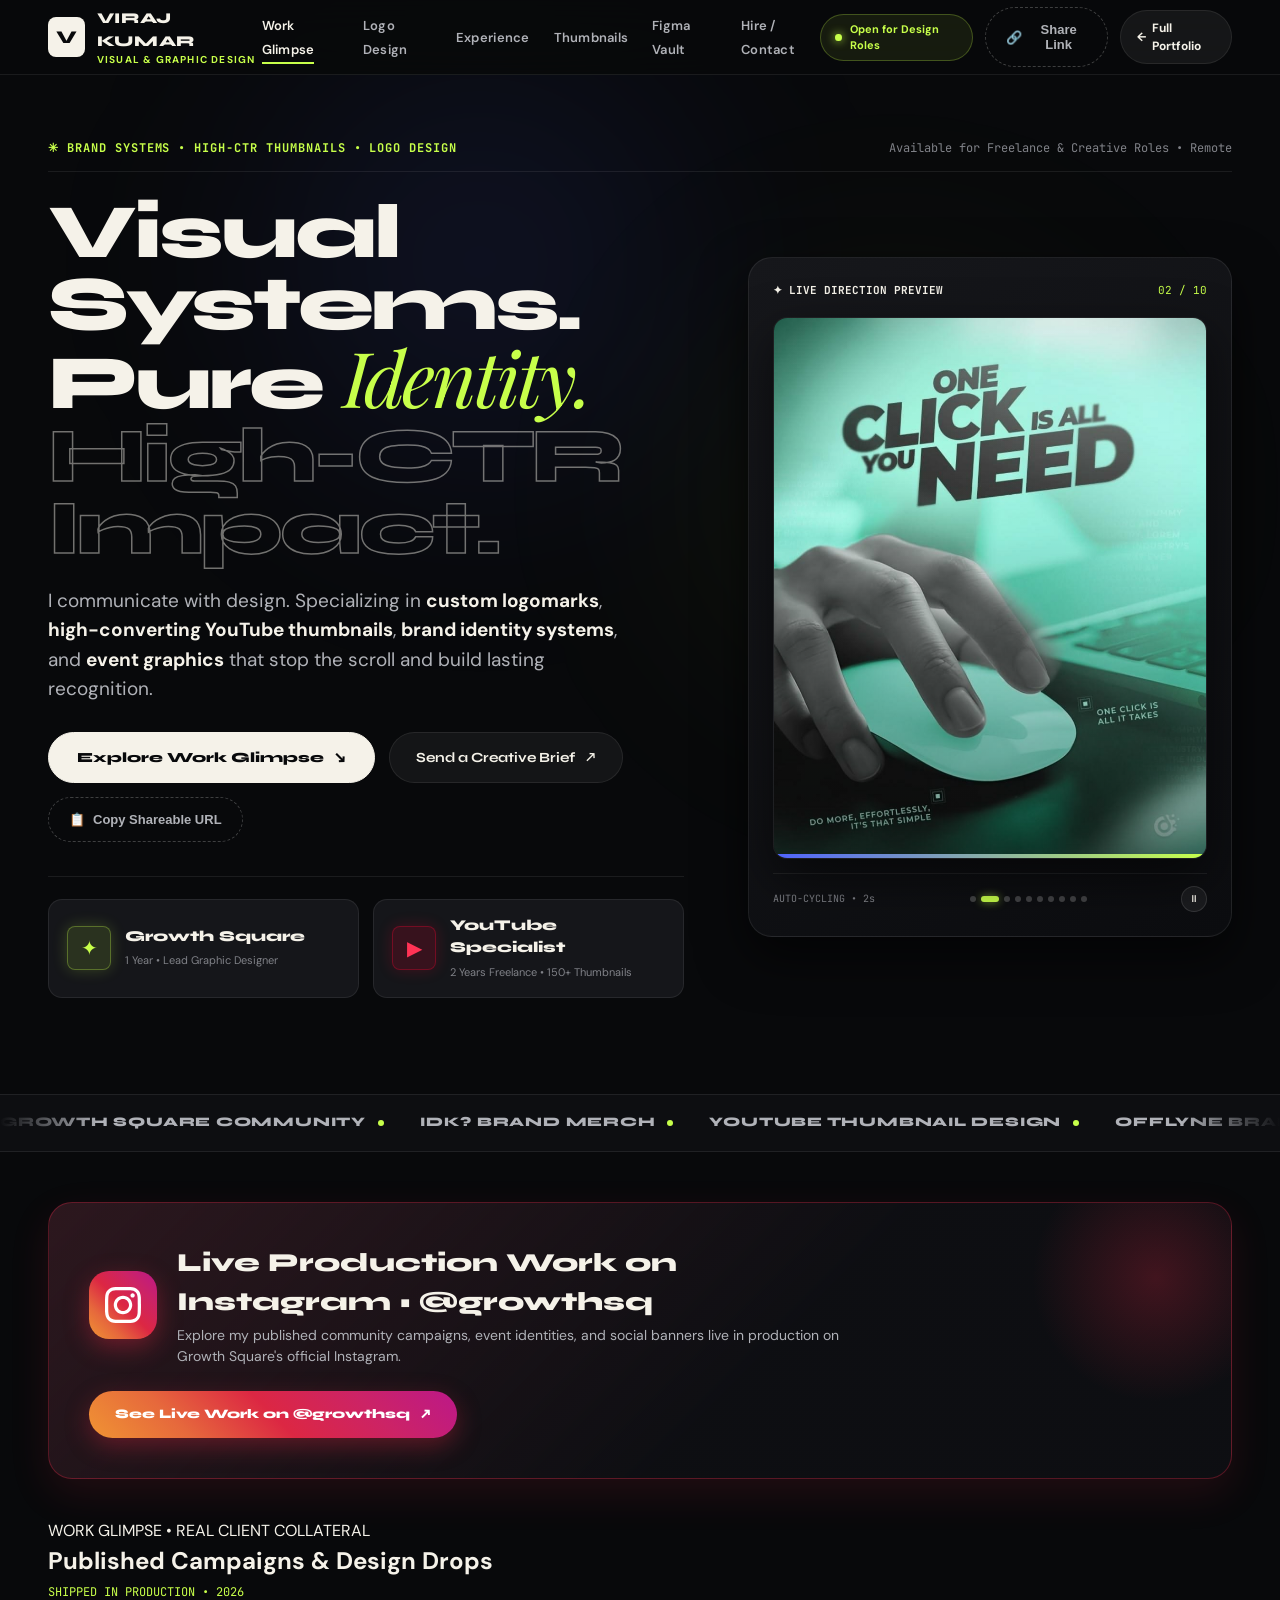
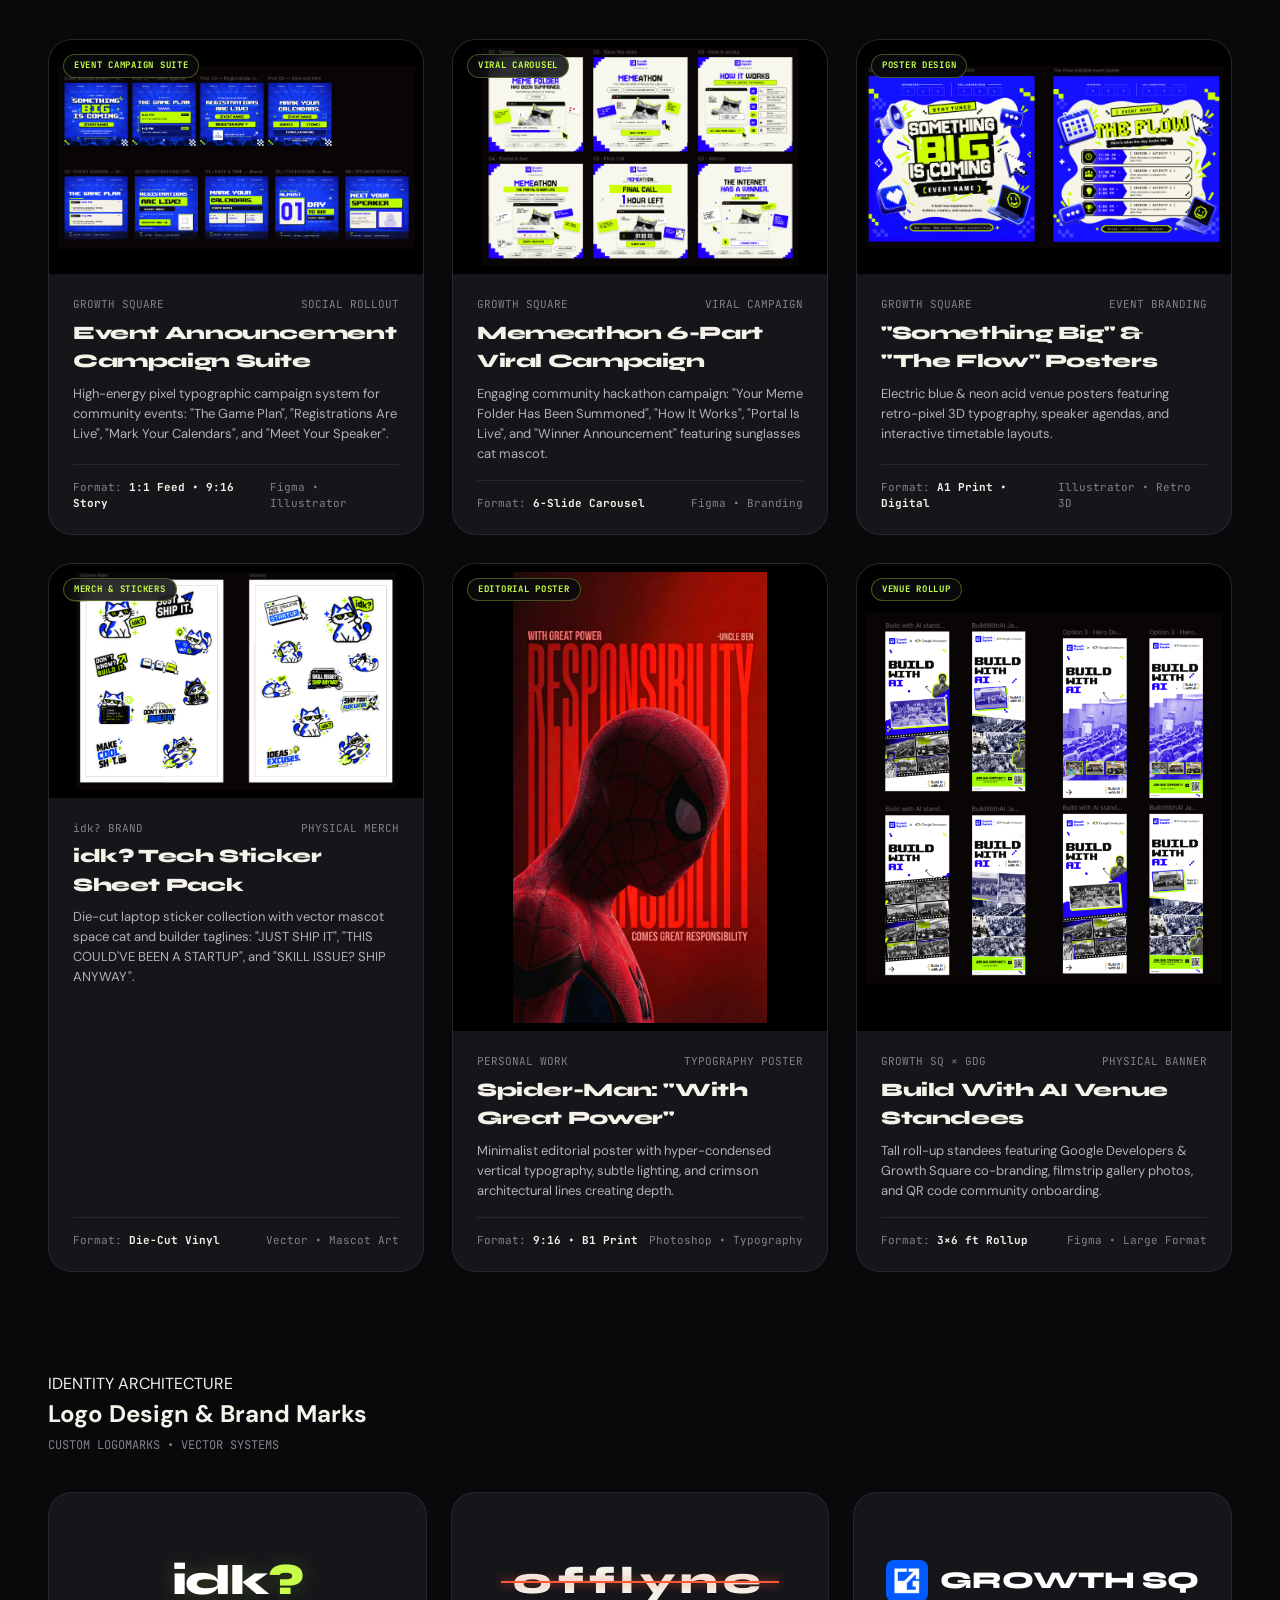
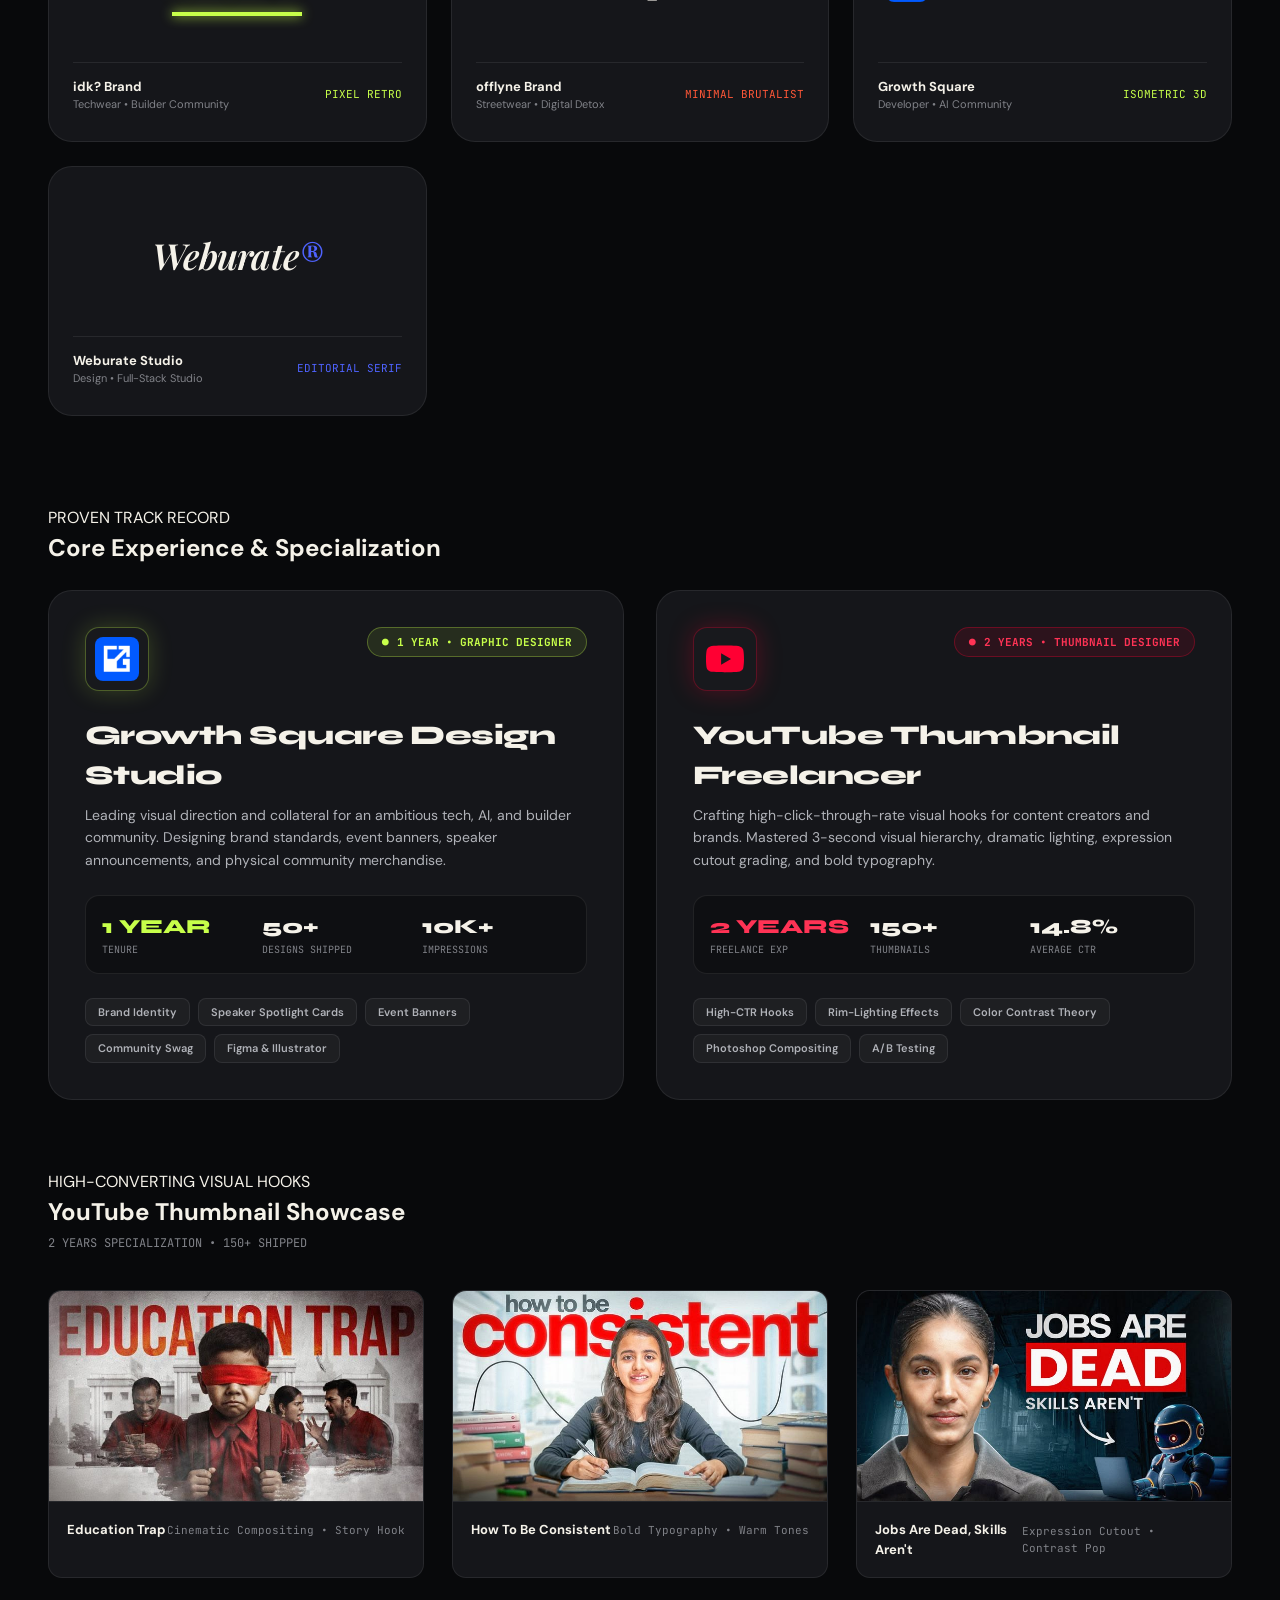
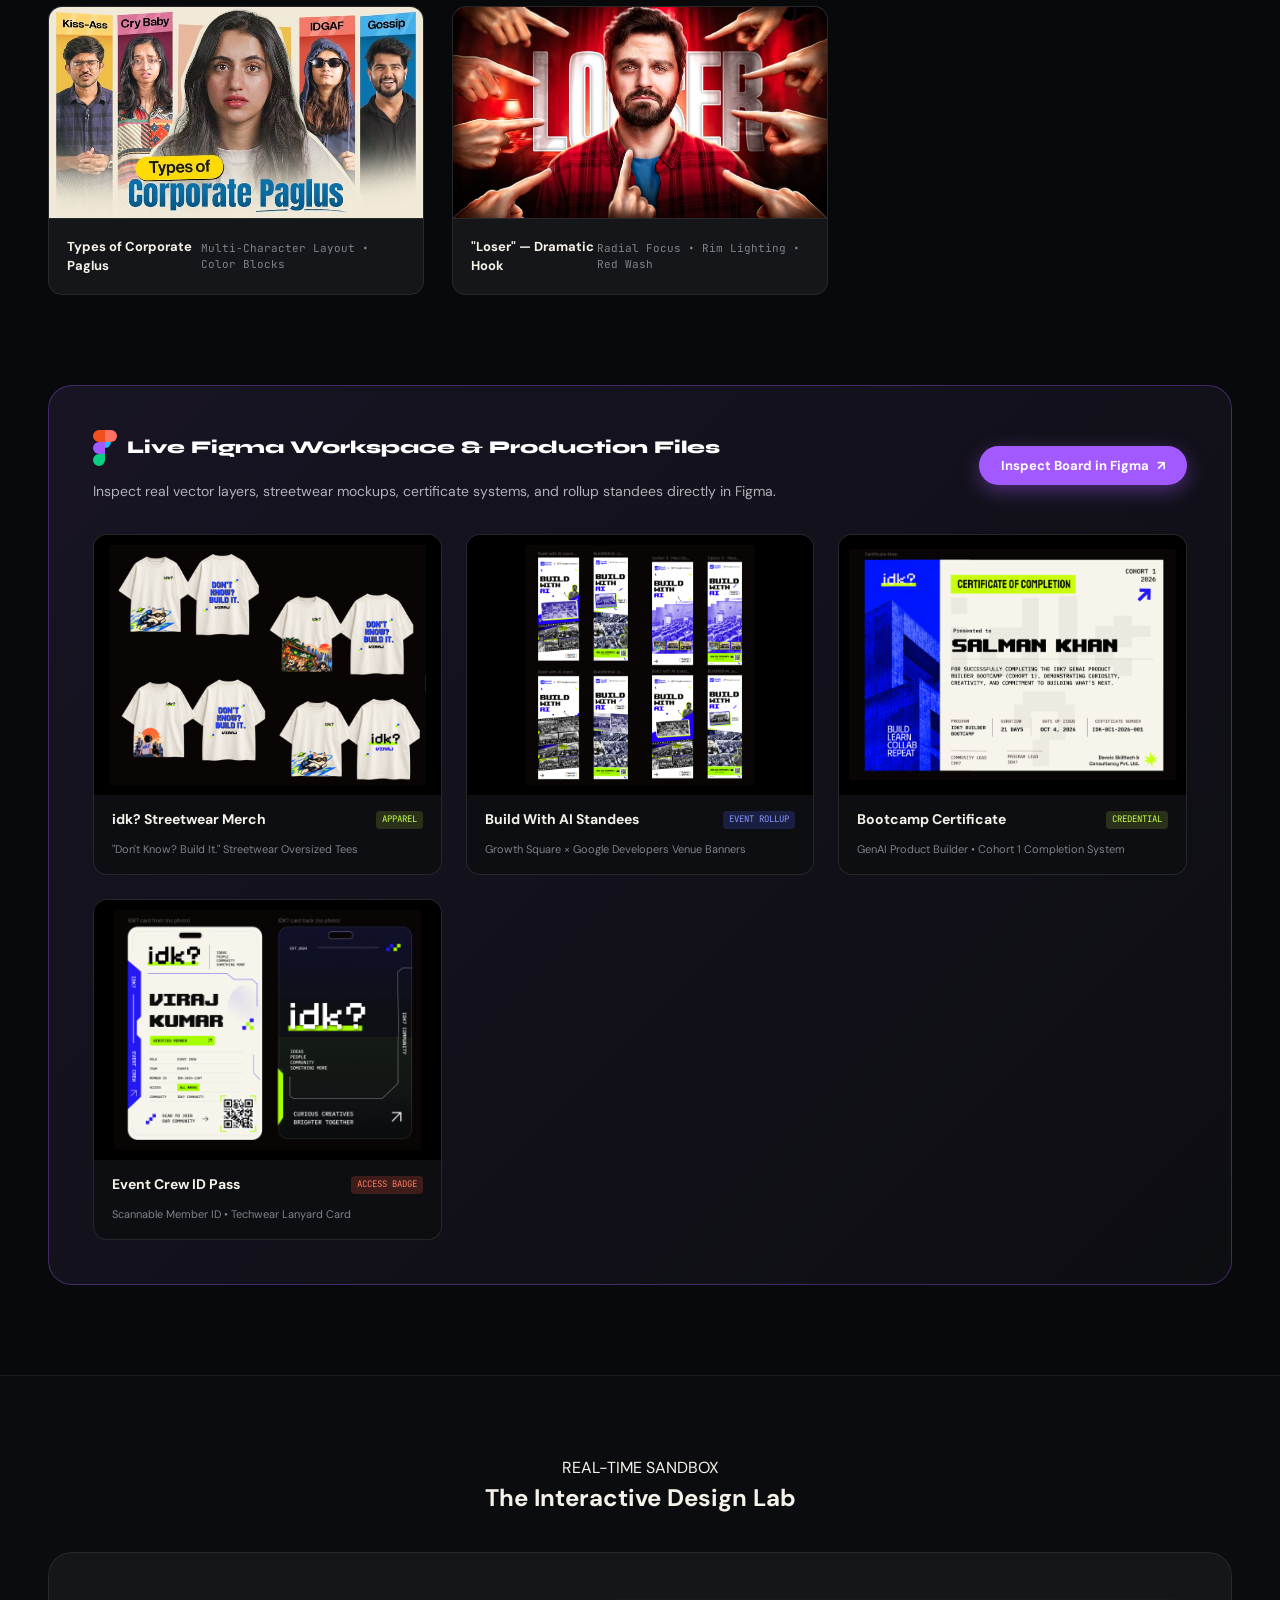
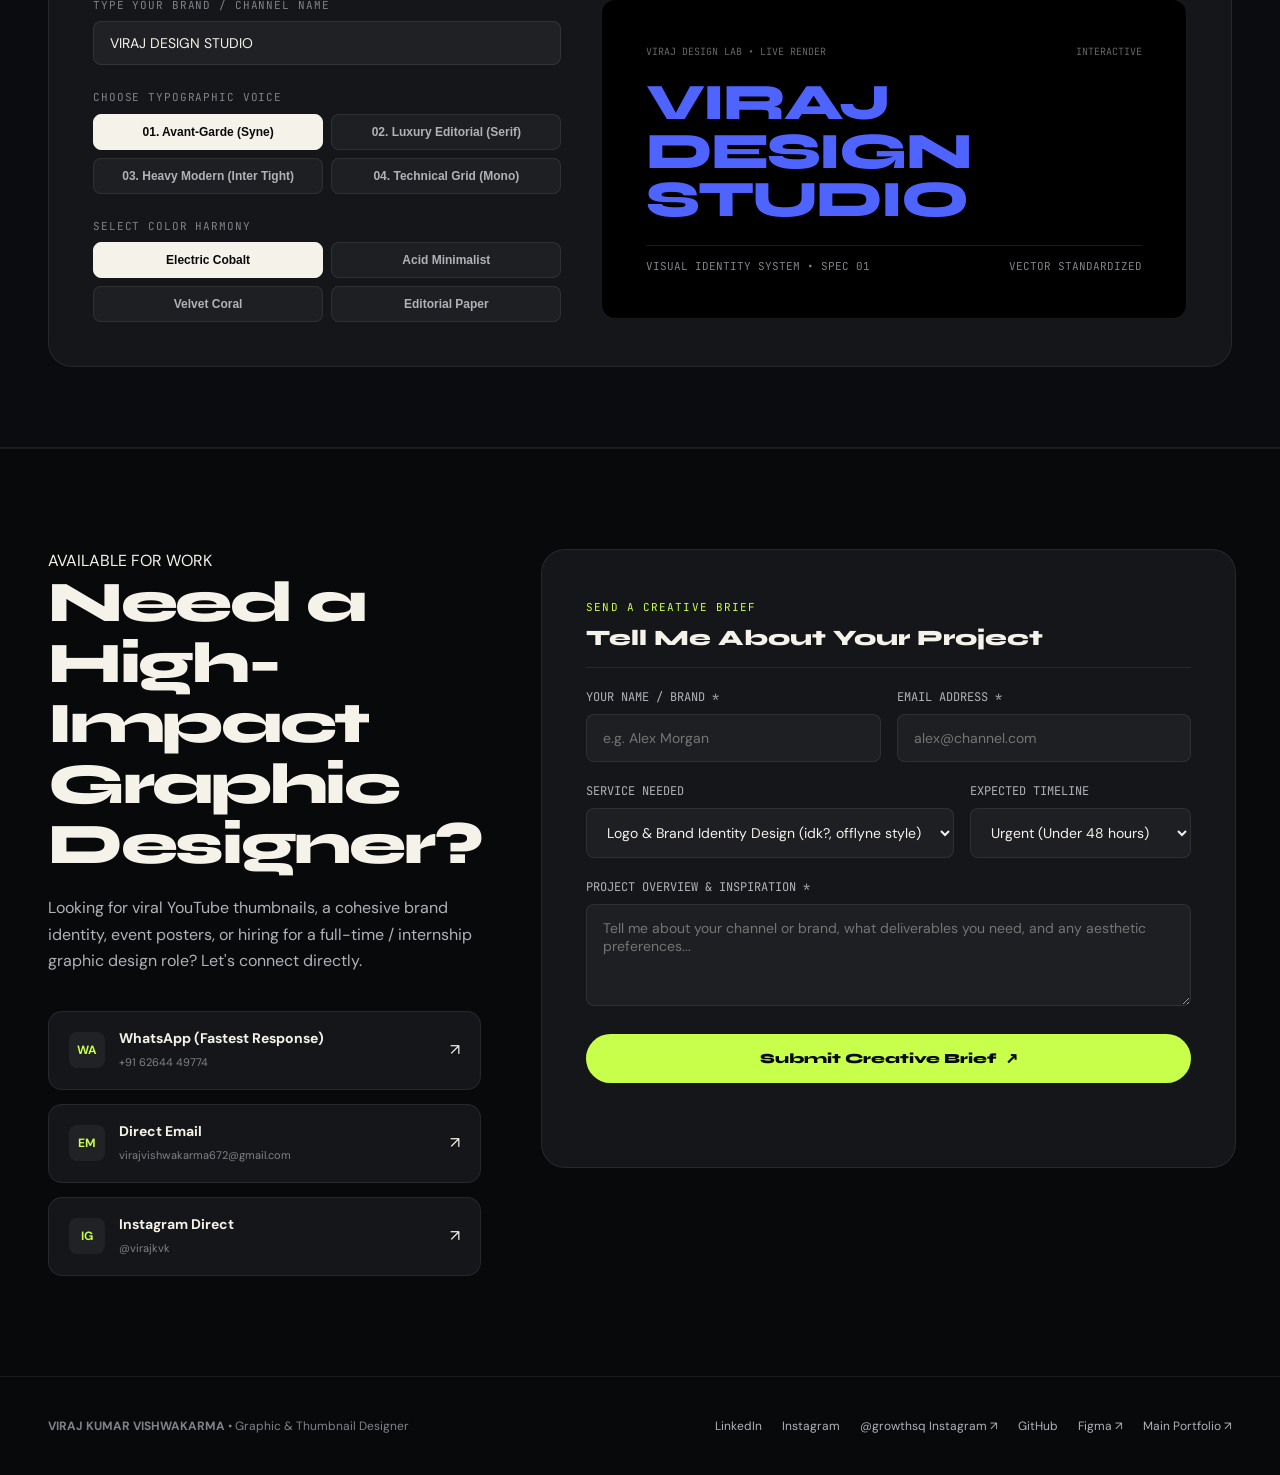
==== commit 778d644c: "feat(hero): integrate auto-cycling live direction preview slideshow and live YouTube thumbnails" ====
--- a/virajgraphicdesigner/index.html
+++ b/virajgraphicdesigner/index.html
@@ -134,49 +134,35 @@
             </div>
           </div>
 
-          <!-- Right Column: Interactive Poster Showcase -->
+          <!-- Right Column: Auto-Cycling Work Showcase -->
           <div class="hero-visual-card">
             <div class="hero-card-header">
               <span style="color:var(--paper); font-weight:700;">✦ LIVE DIRECTION PREVIEW</span>
-              <span style="font-family:var(--mono-font); color:var(--acid);">CONCEPT AH—01</span>
-            </div>
-
-            <div class="interactive-poster-preview" role="img" aria-label="Interactive Typographic Poster Preview">
-              <div class="poster-art-badge">
-                <span>VIRAJ DESIGN STUDIO</span>
-                <span>EDITION 01 ↗</span>
-              </div>
-
-              <div class="poster-centerpiece">
-                <div class="poster-big-type">
-                  AFTER<br>
-                  <span>HOURS</span><em>.</em>
-                </div>
-                <div class="poster-graphics-orbit" aria-hidden="true">
-                  <span>✳</span>
-                </div>
-              </div>
-
-              <div class="poster-footer-specs">
-                <div>
-                  <strong style="display:block; color:var(--paper); font-size:12px;">VISUAL ARCHITECTURE</strong>
-                  <span>Design &bull; Motion &bull; Visual Culture</span>
-                </div>
-                <div style="text-align: right; font-family:var(--mono-font);">
-                  <span>SYS SPEC</span><br>
-                  <strong style="color:var(--acid);">AH—01</strong>
-                </div>
-              </div>
-            </div>
-
-            <div class="hero-palette-swatches">
-              <span style="font-size:11px; color:var(--text-muted); font-family:var(--mono-font);">TRY COLOR MOOD:</span>
-              <div class="swatch-buttons">
-                <button type="button" class="swatch-btn swatch-electric active" data-palette="electric" aria-label="Electric Theme"></button>
-                <button type="button" class="swatch-btn swatch-citrus" data-palette="citrus" aria-label="Citrus Theme"></button>
-                <button type="button" class="swatch-btn swatch-coral" data-palette="coral" aria-label="Coral Theme"></button>
-                <button type="button" class="swatch-btn swatch-noir" data-palette="noir" aria-label="Noir Paper Theme"></button>
-              </div>
+              <span class="slideshow-counter" style="font-family:var(--mono-font); color:var(--acid);">01 / 10</span>
+            </div>
+
+            <div class="hero-slideshow" role="region" aria-label="Auto-cycling showcase of design work" aria-live="off">
+              <img src="/assets/preview-keep-going.png" alt="Keep Going — Motivational Poster Design" class="slideshow-img active" loading="eager">
+              <img src="/assets/preview-one-click.png" alt="One Click Is All You Need — Product Ad" class="slideshow-img" loading="lazy">
+              <img src="/assets/preview-chaibhutta-newspaper.png" alt="Sandy Stereos x Cafe ChaiBhutta — Event Newspaper Poster" class="slideshow-img" loading="lazy">
+              <img src="/assets/preview-october-calendar.png" alt="Gontor Olympiad Calendar — Event Calendar Design" class="slideshow-img" loading="lazy">
+              <img src="/assets/preview-alpine-save-the-date.png" alt="BWT Alpine x MSC — Save The Date Design" class="slideshow-img" loading="lazy">
+              <img src="/assets/work-growthsq-campaign-suite.png" alt="Growth Square Campaign Suite" class="slideshow-img" loading="lazy">
+              <img src="/assets/work-growthsq-memeathon.png" alt="Memeathon Viral Carousel" class="slideshow-img" loading="lazy">
+              <img src="/assets/work-growthsq-event-posters.png" alt="Something Big & The Flow Event Posters" class="slideshow-img" loading="lazy">
+              <img src="/assets/work-idk-sticker-pack.png" alt="idk? Sticker Pack" class="slideshow-img" loading="lazy">
+              <img src="/assets/work-spiderman-poster.png" alt="Spider-Man Typography Poster" class="slideshow-img" loading="lazy">
+
+              <!-- Slideshow progress bar -->
+              <div class="slideshow-progress" aria-hidden="true">
+                <div class="slideshow-progress-bar"></div>
+              </div>
+            </div>
+
+            <div class="hero-slideshow-controls">
+              <span style="font-size:10px; color:var(--text-muted); font-family:var(--mono-font);">AUTO-CYCLING &bull; 2s</span>
+              <div class="slideshow-dots" aria-hidden="true"></div>
+              <button type="button" class="slideshow-pause-btn" aria-label="Pause slideshow">⏸</button>
             </div>
           </div>
         </div>
@@ -574,49 +560,51 @@
 
           <article class="yt-thumb-card">
             <div class="yt-thumb-wrapper">
-              <div class="yt-thumb-art" style="background: radial-gradient(circle at 80% 30%, #4f63ff 0%, #15102b 70%);">
-                <span class="thumb-tag-badge">AI / TECH HOOK</span>
-                <span class="thumb-ctr-badge">16.8% CTR</span>
-                <div class="thumb-hook-title">
-                  AI IS COMING FOR<br><span>YOUR JOB?</span>
-                </div>
-              </div>
+              <img src="/assets/thumb-education-trap.png" alt="Education Trap — YouTube Thumbnail" loading="lazy">
             </div>
             <div class="thumb-details">
-              <strong>Tech &amp; AI Breakdown</strong>
-              <span>Photoshop &bull; High Contrast</span>
+              <strong>Education Trap</strong>
+              <span>Cinematic Compositing &bull; Story Hook</span>
             </div>
           </article>
 
           <article class="yt-thumb-card">
             <div class="yt-thumb-wrapper">
-              <div class="yt-thumb-art" style="background: radial-gradient(circle at 20% 40%, #059669 0%, #061e14 75%);">
-                <span class="thumb-tag-badge">CODING / SAAS</span>
-                <span class="thumb-ctr-badge">15.2% CTR</span>
-                <div class="thumb-hook-title">
-                  BUILT IN 48 HOURS.<br><span style="color:#c7ff4a;">$10K/MO.</span>
-                </div>
-              </div>
+              <img src="/assets/thumb-how-to-be-consistent.png" alt="How To Be Consistent — YouTube Thumbnail" loading="lazy">
             </div>
             <div class="thumb-details">
-              <strong>Startup &amp; Developer Growth</strong>
-              <span>Rim Lighting &bull; 3D Badge</span>
+              <strong>How To Be Consistent</strong>
+              <span>Bold Typography &bull; Warm Tones</span>
             </div>
           </article>
 
           <article class="yt-thumb-card">
             <div class="yt-thumb-wrapper">
-              <div class="yt-thumb-art" style="background: radial-gradient(circle at 70% 30%, #dc2626 0%, #1a0808 75%);">
-                <span class="thumb-tag-badge">CAREER WARNING</span>
-                <span class="thumb-ctr-badge">18.4% CTR</span>
-                <div class="thumb-hook-title">
-                  DON'T LEARN THIS<br><span style="color:#ffcc00;">IN 2026!</span>
-                </div>
-              </div>
+              <img src="/assets/thumb-jobs-are-dead.png" alt="Jobs Are Dead, Skills Aren't — YouTube Thumbnail" loading="lazy">
             </div>
             <div class="thumb-details">
-              <strong>Viral Career Explainer</strong>
-              <span>Expression Pop &bull; Urgency Hook</span>
+              <strong>Jobs Are Dead, Skills Aren't</strong>
+              <span>Expression Cutout &bull; Contrast Pop</span>
+            </div>
+          </article>
+
+          <article class="yt-thumb-card">
+            <div class="yt-thumb-wrapper">
+              <img src="/assets/thumb-corporate-paglus.png" alt="Types of Corporate Paglus — YouTube Thumbnail" loading="lazy">
+            </div>
+            <div class="thumb-details">
+              <strong>Types of Corporate Paglus</strong>
+              <span>Multi-Character Layout &bull; Color Blocks</span>
+            </div>
+          </article>
+
+          <article class="yt-thumb-card">
+            <div class="yt-thumb-wrapper">
+              <img src="/assets/thumb-loser.png" alt="Loser — YouTube Thumbnail" loading="lazy">
+            </div>
+            <div class="thumb-details">
+              <strong>"Loser" — Dramatic Hook</strong>
+              <span>Radial Focus &bull; Rim Lighting &bull; Red Wash</span>
             </div>
           </article>
 
--- a/virajgraphicdesigner/graphic-design.css
+++ b/virajgraphicdesigner/graphic-design.css
@@ -514,115 +514,132 @@
   margin-bottom: 18px;
 }
 
-.interactive-poster-preview {
-  aspect-ratio: 4/5;
+
+/* Right Column: Live Direction Showcase Slideshow */
+.hero-slideshow {
+  position: relative;
+  width: 100%;
+  aspect-ratio: 4 / 5;
   border-radius: var(--radius-md);
-  background: #101114;
-  position: relative;
+  background: radial-gradient(circle at 50% 50%, #171920 0%, #0a0b0d 100%);
   overflow: hidden;
-  display: flex;
-  flex-direction: column;
+  border: 1px solid rgba(255, 255, 255, 0.08);
+  box-shadow: 0 20px 50px rgba(0, 0, 0, 0.55);
+  cursor: pointer;
+  display: flex;
+  align-items: center;
+  justify-content: center;
+}
+
+.hero-slideshow::after {
+  content: "";
+  position: absolute;
+  inset: 0;
+  pointer-events: none;
+  background: linear-gradient(180deg, rgba(0, 0, 0, 0.05) 0%, transparent 40%, rgba(0, 0, 0, 0.4) 100%);
+  z-index: 4;
+}
+
+.slideshow-img {
+  position: absolute;
+  inset: 0;
+  width: 100%;
+  height: 100%;
+  object-fit: cover;
+  object-position: center top;
+  opacity: 0;
+  transform: scale(1.03);
+  transition: opacity 0.5s cubic-bezier(0.16, 1, 0.3, 1), transform 0.65s cubic-bezier(0.16, 1, 0.3, 1);
+  pointer-events: none;
+  user-select: none;
+}
+
+.slideshow-img.active {
+  opacity: 1;
+  transform: scale(1);
+  pointer-events: auto;
+}
+
+/* Slideshow Progress Bar */
+.slideshow-progress {
+  position: absolute;
+  bottom: 0;
+  left: 0;
+  width: 100%;
+  height: 4px;
+  background: rgba(255, 255, 255, 0.12);
+  z-index: 10;
+  overflow: hidden;
+}
+
+.slideshow-progress-bar {
+  height: 100%;
+  width: 0%;
+  background: linear-gradient(90deg, var(--electric), var(--acid));
+  box-shadow: 0 0 10px rgba(199, 255, 74, 0.7);
+  transition: width 0.05s linear;
+}
+
+/* Slideshow Controls Bar */
+.hero-slideshow-controls {
+  display: flex;
+  align-items: center;
   justify-content: space-between;
-  padding: 26px;
-  border: 1px solid rgba(255, 255, 255, 0.08);
-  transition: all 0.4s ease;
-}
-
-.poster-art-badge {
-  display: flex;
-  justify-content: space-between;
-  font-family: var(--mono-font);
+  margin-top: 14px;
+  padding-top: 12px;
+  border-top: 1px solid var(--ink-border);
+}
+
+.slideshow-dots {
+  display: flex;
+  gap: 5px;
+  align-items: center;
+  flex-wrap: wrap;
+}
+
+.slideshow-dot {
+  width: 6px;
+  height: 6px;
+  border-radius: var(--radius-full);
+  background: rgba(255, 255, 255, 0.22);
+  border: none;
+  padding: 0;
+  cursor: pointer;
+  transition: all 0.25s ease;
+}
+
+.slideshow-dot:hover {
+  background: rgba(255, 255, 255, 0.55);
+}
+
+.slideshow-dot.active {
+  width: 18px;
+  border-radius: 4px;
+  background: var(--acid);
+  box-shadow: 0 0 8px rgba(199, 255, 74, 0.6);
+}
+
+.slideshow-pause-btn {
+  background: rgba(255, 255, 255, 0.06);
+  border: 1px solid rgba(255, 255, 255, 0.12);
+  color: var(--paper);
+  width: 26px;
+  height: 26px;
+  border-radius: 50%;
+  display: inline-flex;
+  align-items: center;
+  justify-content: center;
   font-size: 10px;
-  color: var(--text-muted);
-}
-
-.poster-centerpiece {
-  margin: auto 0;
-  position: relative;
-}
-
-.poster-big-type {
-  font-family: var(--display-font);
-  font-weight: 900;
-  font-size: clamp(2.4rem, 4vw, 3.8rem);
-  line-height: 0.88;
-  letter-spacing: -0.05em;
-  text-transform: uppercase;
-  color: var(--paper);
-}
-
-.poster-big-type em {
-  font-family: var(--serif-font);
-  font-style: italic;
-  font-weight: 400;
+  cursor: pointer;
+  transition: all 0.2s ease;
+}
+
+.slideshow-pause-btn:hover {
+  background: rgba(255, 255, 255, 0.15);
+  border-color: var(--acid);
   color: var(--acid);
-}
-
-.poster-graphics-orbit {
-  position: absolute;
-  right: -10px;
-  top: 50%;
-  transform: translateY(-50%);
-  width: 120px;
-  height: 120px;
-  border: 1px dashed rgba(255, 255, 255, 0.25);
-  border-radius: 50%;
-  animation: spin-slow 20s linear infinite;
-  display: grid;
-  place-items: center;
-}
-
-.poster-graphics-orbit span {
-  font-size: 34px;
-  color: var(--electric);
-}
-
-@keyframes spin-slow {
-  to { transform: translateY(-50%) rotate(360deg); }
-}
-
-.poster-footer-specs {
-  display: flex;
-  justify-content: space-between;
-  align-items: flex-end;
-  font-size: 10px;
-  color: var(--text-muted);
-  border-top: 1px solid rgba(255, 255, 255, 0.1);
-  padding-top: 12px;
-}
-
-.hero-palette-swatches {
-  display: flex;
-  align-items: center;
-  justify-content: space-between;
-  margin-top: 18px;
-  padding-top: 14px;
-  border-top: 1px solid var(--ink-border);
-}
-
-.swatch-buttons {
-  display: flex;
-  gap: 8px;
-}
-
-.swatch-btn {
-  width: 24px;
-  height: 24px;
-  border-radius: 50%;
-  border: 2px solid transparent;
-  cursor: pointer;
-  transition: transform 0.2s, border-color 0.2s;
-}
-
-.swatch-btn:hover, .swatch-btn.active {
-  transform: scale(1.15);
-  border-color: var(--paper);
-}
-
-.swatch-electric { background: #4f63ff; }
-.swatch-citrus { background: #c7ff4a; }
-.swatch-coral { background: #ff5738; }
-.swatch-noir { background: #ded8c8; }
+  transform: scale(1.08);
+}
 
 /* ==========================================================================
    INFINITE ANIMATED LOGO TICKER MARQUEE
@@ -1261,6 +1278,18 @@
   width: 100%;
   background: #111;
   overflow: hidden;
+}
+
+.yt-thumb-wrapper img {
+  width: 100%;
+  height: 100%;
+  object-fit: cover;
+  display: block;
+  transition: transform 0.45s cubic-bezier(0.16, 1, 0.3, 1);
+}
+
+.yt-thumb-card:hover .yt-thumb-wrapper img {
+  transform: scale(1.05);
 }
 
 .yt-thumb-art {
@@ -1898,13 +1927,9 @@
     justify-content: center;
   }
 
-  .interactive-poster-preview {
-    aspect-ratio: 1/1.2;
-    padding: 20px;
-  }
-
-  .poster-big-type {
-    font-size: 2.2rem;
+  .hero-slideshow {
+    aspect-ratio: 1 / 1.15;
+    max-height: 420px;
   }
 
   .lab-btn-grid {
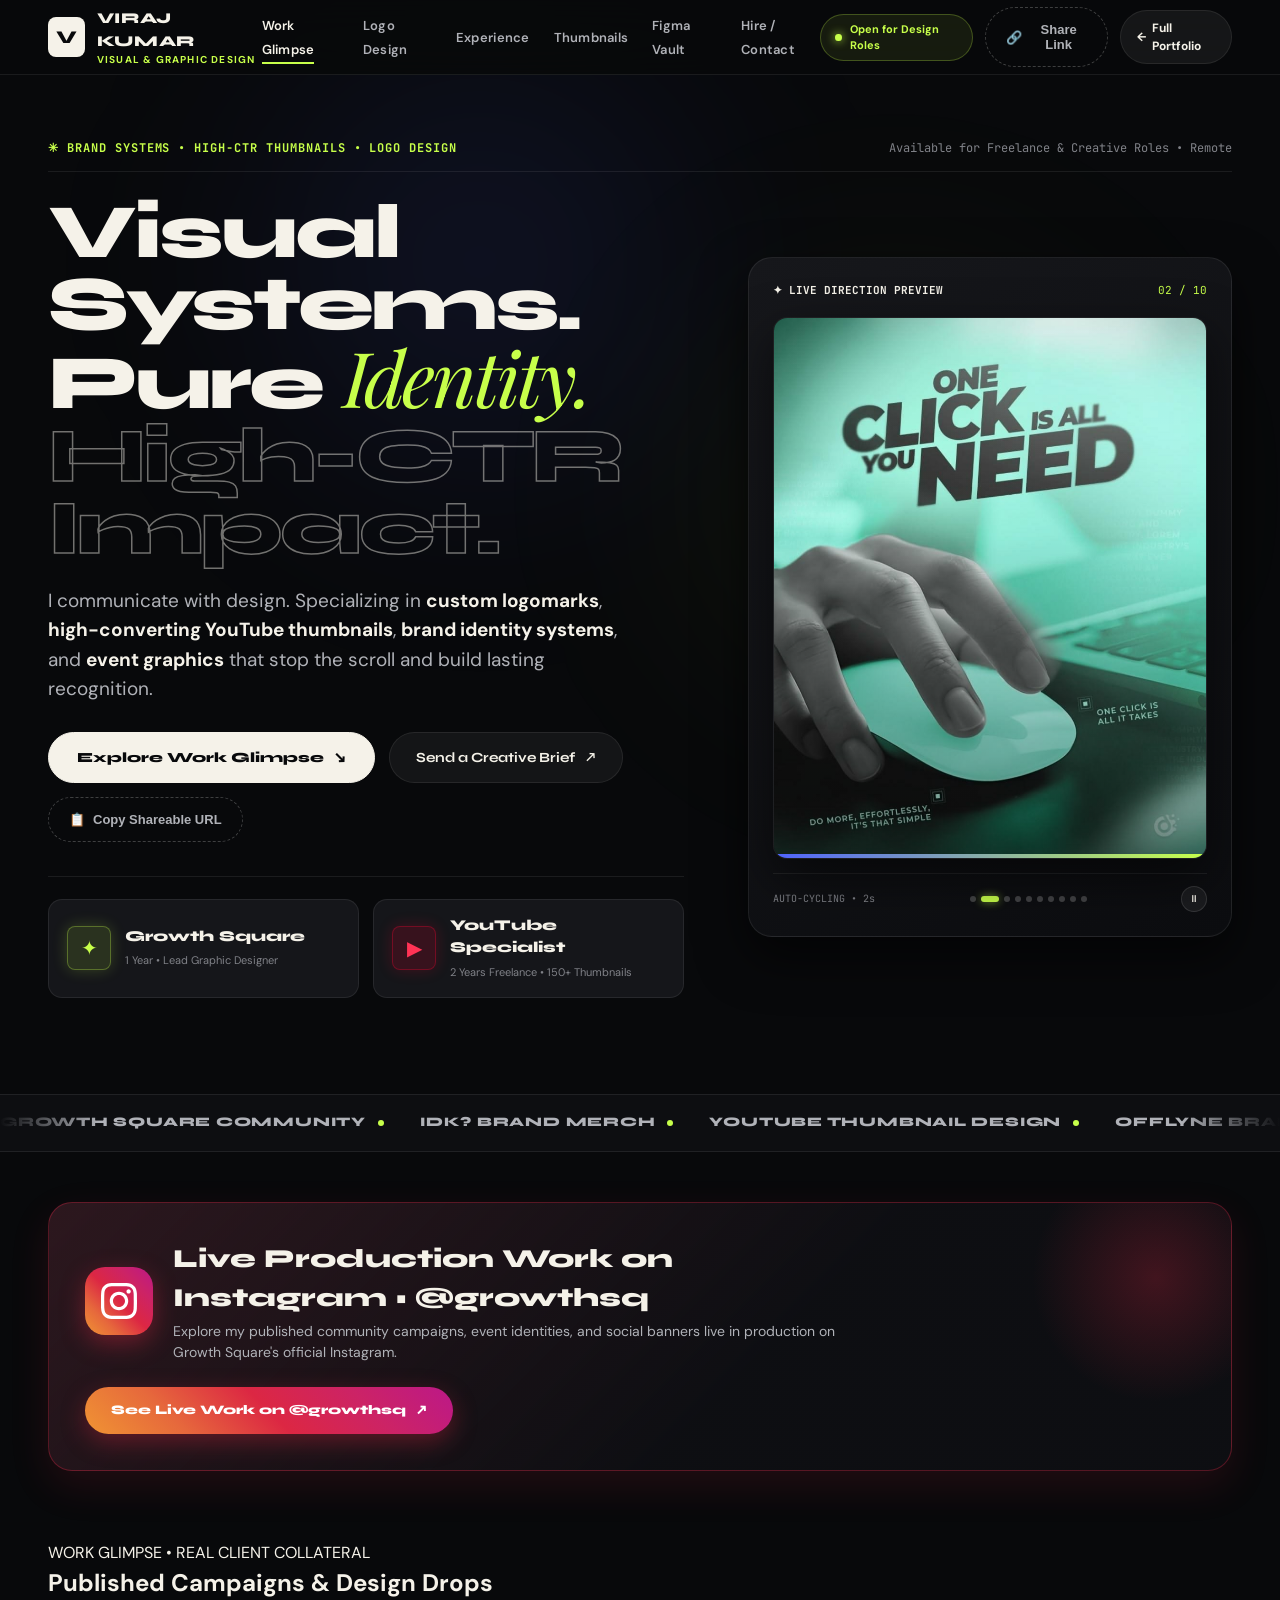
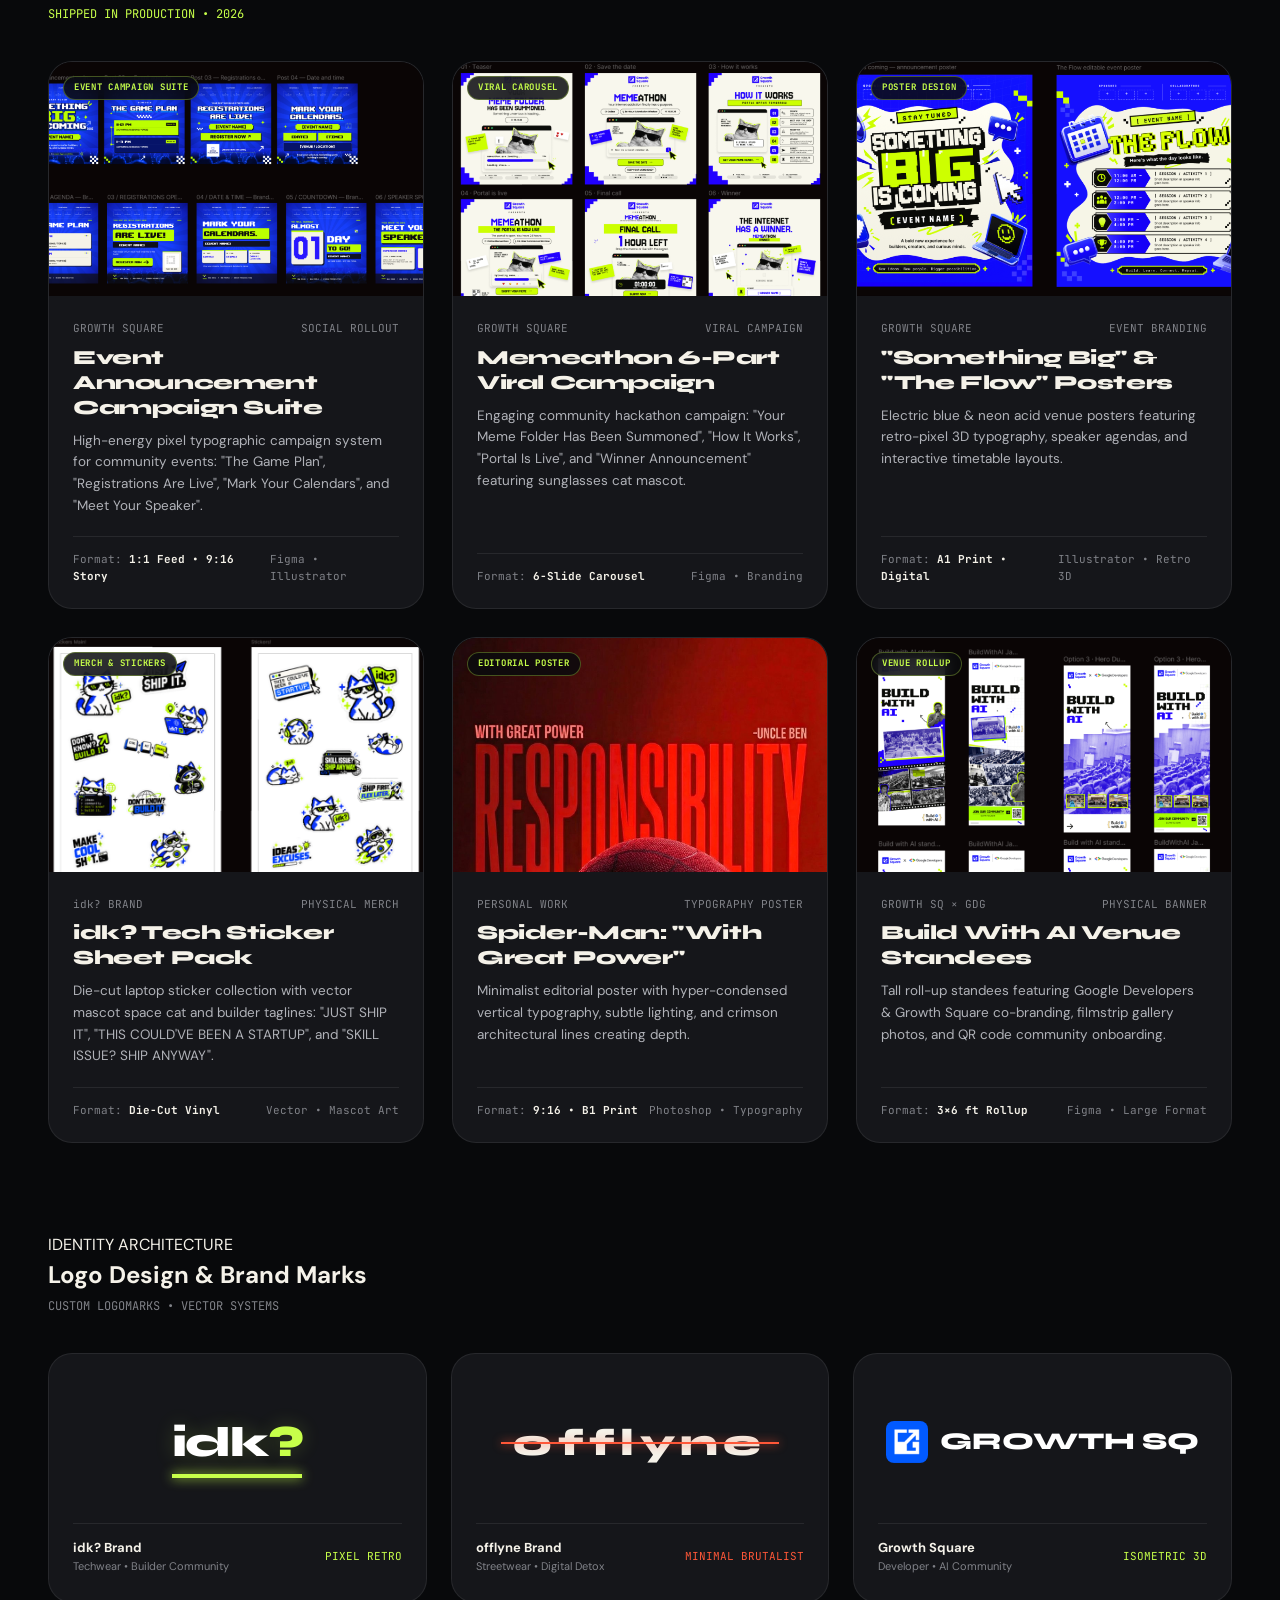
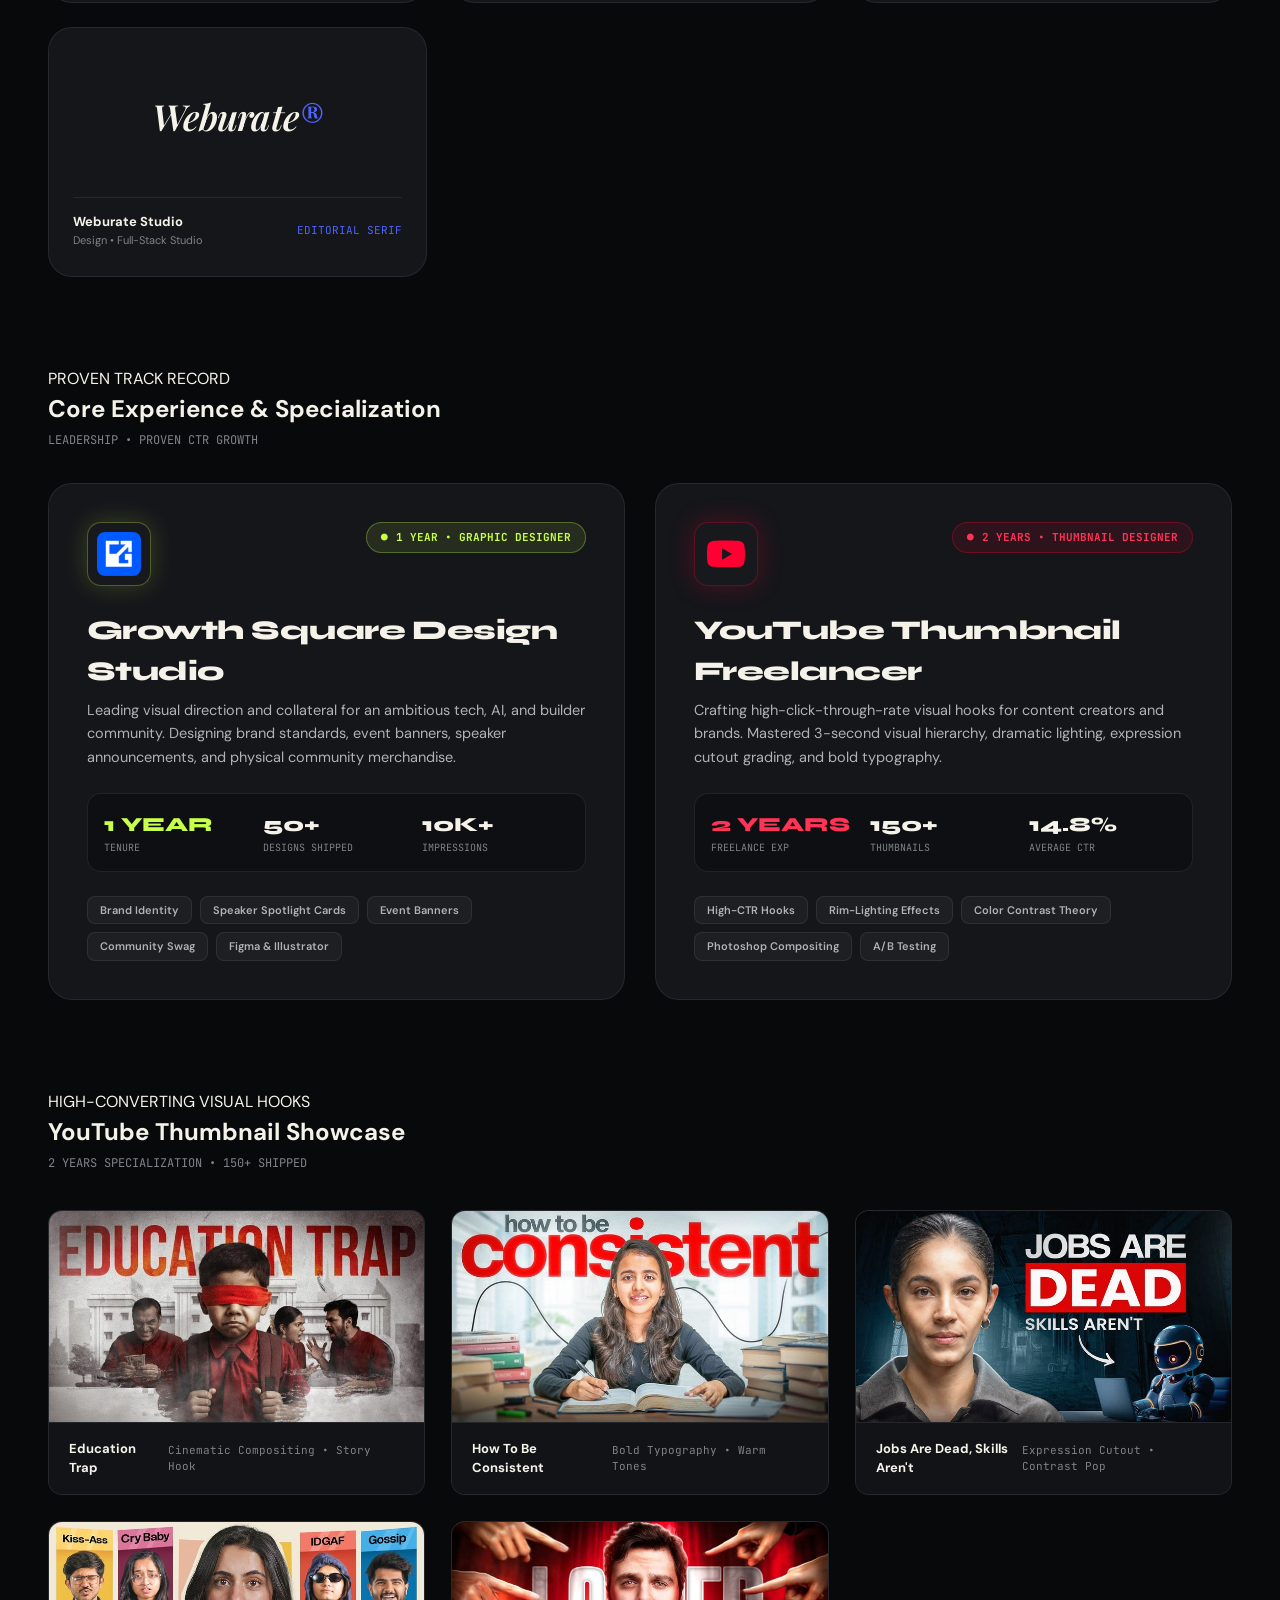
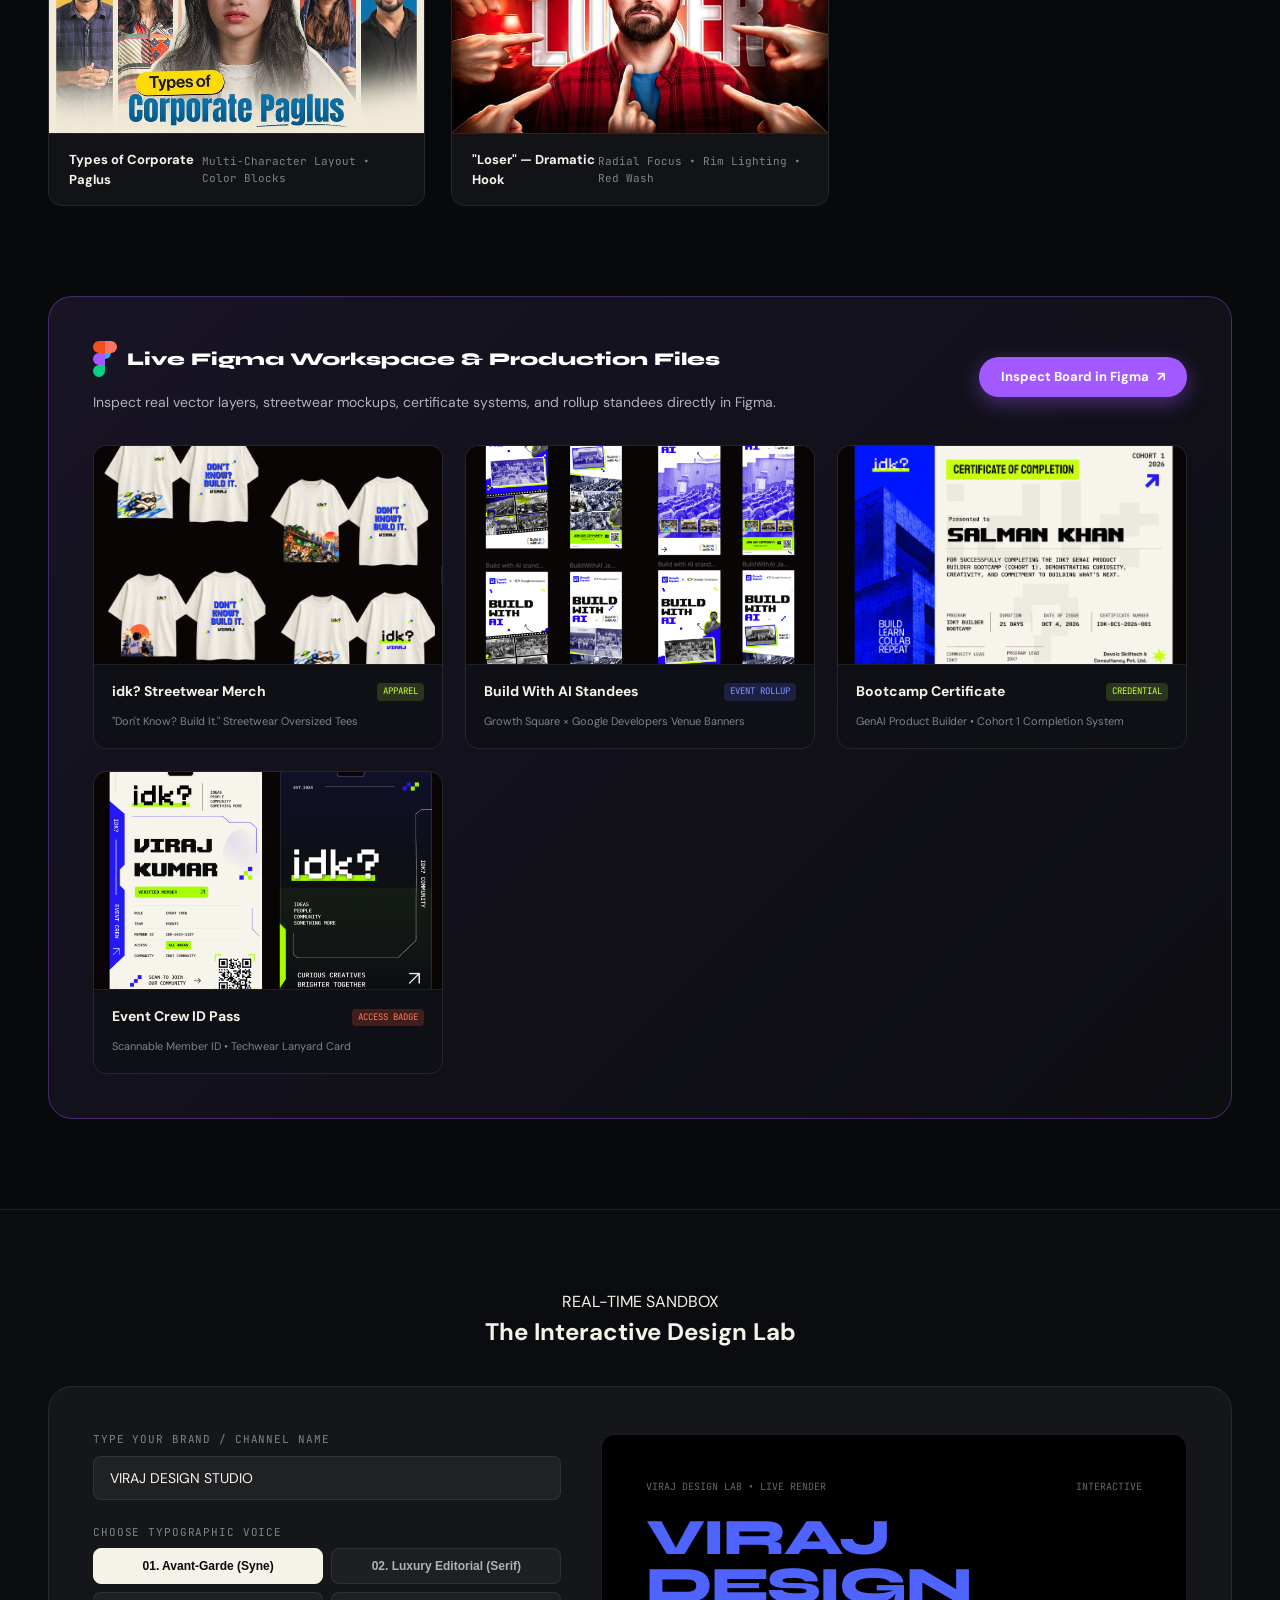
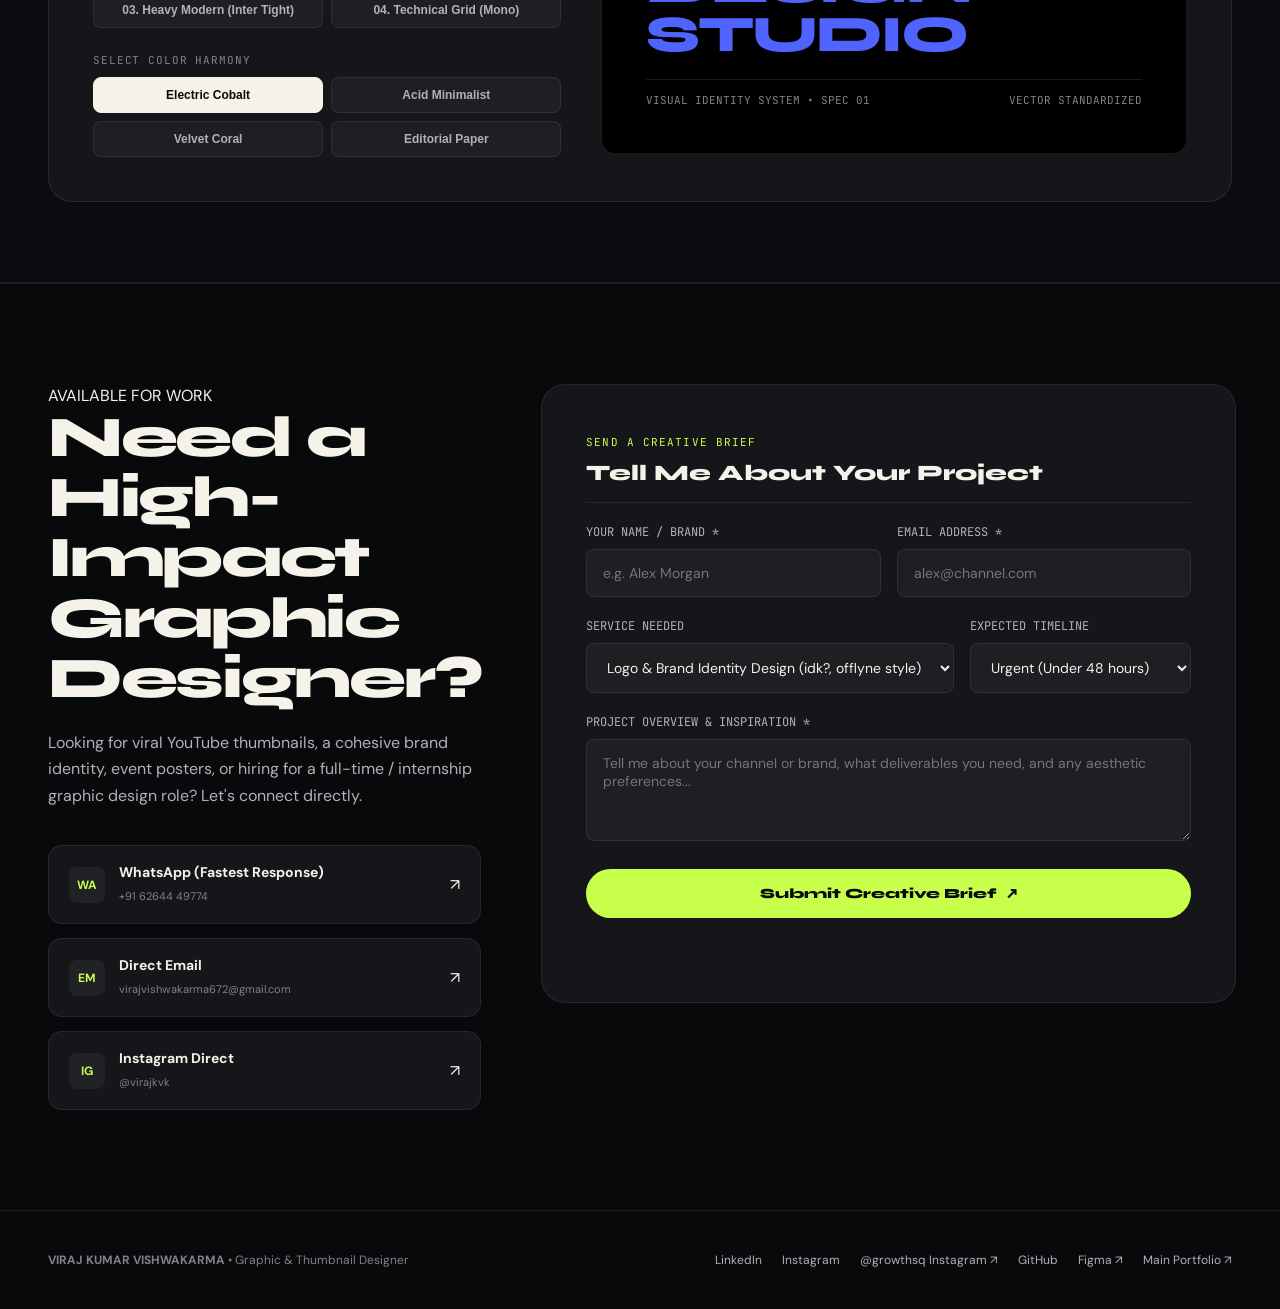
==== commit 5110172e: "fix(layout): unify card heights, spacing, responsive grids, and integrate interactive image lightbox" ====
--- a/virajgraphicdesigner/index.html
+++ b/virajgraphicdesigner/index.html
@@ -194,23 +194,25 @@
     </div>
 
     <!-- GROWTH SQUARE LIVE INSTAGRAM CALLOUT BANNER -->
-    <section class="container" style="margin-bottom: 20px;">
-      <div class="growthsq-instagram-banner">
-        <div class="ig-content-left">
-          <div class="ig-avatar-badge">
-            <svg viewBox="0 0 24 24"><path d="M12 2.163c3.204 0 3.584.012 4.85.07 3.252.148 4.771 1.691 4.919 4.919.058 1.265.069 1.645.069 4.849 0 3.205-.012 3.584-.069 4.849-.149 3.225-1.664 4.771-4.919 4.919-1.266.058-1.644.07-4.85.07-3.204 0-3.584-.012-4.849-.07-3.26-.149-4.771-1.699-4.919-4.92-.058-1.265-.07-1.644-.07-4.849 0-3.204.013-3.583.07-4.849.149-3.227 1.664-4.771 4.919-4.919 1.266-.057 1.645-.069 4.849-.069zm0-2.163c-3.259 0-3.667.014-4.947.072-4.358.2-6.78 2.618-6.98 6.98-.059 1.281-.073 1.689-.073 4.948 0 3.259.014 3.668.072 4.948.2 4.358 2.618 6.78 6.98 6.98 1.281.058 1.689.072 4.948.072 3.259 0 3.668-.014 4.948-.072 4.354-.2 6.782-2.618 6.979-6.98.059-1.28.073-1.689.073-4.948 0-3.259-.014-3.667-.072-4.947-.196-4.354-2.617-6.78-6.979-6.98-1.281-.059-1.69-.073-4.949-.073zm0 5.838c-3.403 0-6.162 2.759-6.162 6.162s2.759 6.163 6.162 6.163 6.162-2.759 6.162-6.163c0-3.403-2.759-6.162-6.162-6.162zm0 10.162c-2.209 0-4-1.79-4-4 0-2.209 1.791-4 4-4s4 1.791 4 4c0 2.21-1.791 4-4 4zm6.406-11.845c-.796 0-1.441.645-1.441 1.44s.645 1.44 1.441 1.44c.795 0 1.439-.645 1.439-1.44s-.644-1.44-1.439-1.44z"/></svg>
-          </div>
-          <div class="ig-banner-text">
-            <h3>Live Production Work on Instagram &bull; @growthsq</h3>
-            <p>
-              Explore my published community campaigns, event identities, and social banners live in production on Growth Square's official Instagram.
-            </p>
-          </div>
-        </div>
-
-        <a href="https://www.instagram.com/growthsq/?hl=en" target="_blank" rel="noreferrer" class="btn-growthsq-ig">
-          <span>See Live Work on @growthsq</span> ↗
-        </a>
+    <section class="ig-spotlight-section" id="community">
+      <div class="container">
+        <div class="growthsq-instagram-banner">
+          <div class="ig-content-left">
+            <div class="ig-avatar-badge">
+              <svg viewBox="0 0 24 24"><path d="M12 2.163c3.204 0 3.584.012 4.85.07 3.252.148 4.771 1.691 4.919 4.919.058 1.265.069 1.645.069 4.849 0 3.205-.012 3.584-.069 4.849-.149 3.225-1.664 4.771-4.919 4.919-1.266.058-1.644.07-4.85.07-3.204 0-3.584-.012-4.849-.07-3.26-.149-4.771-1.699-4.919-4.92-.058-1.265-.07-1.644-.07-4.849 0-3.204.013-3.583.07-4.849.149-3.227 1.664-4.771 4.919-4.919 1.266-.057 1.645-.069 4.849-.069zm0-2.163c-3.259 0-3.667.014-4.947.072-4.358.2-6.78 2.618-6.98 6.98-.059 1.281-.073 1.689-.073 4.948 0 3.259.014 3.668.072 4.948.2 4.358 2.618 6.78 6.98 6.98 1.281.058 1.689.072 4.948.072 3.259 0 3.668-.014 4.948-.072 4.354-.2 6.782-2.618 6.979-6.98.059-1.28.073-1.689.073-4.948 0-3.259-.014-3.667-.072-4.947-.196-4.354-2.617-6.78-6.979-6.98-1.281-.059-1.69-.073-4.949-.073zm0 5.838c-3.403 0-6.162 2.759-6.162 6.162s2.759 6.163 6.162 6.163 6.162-2.759 6.162-6.163c0-3.403-2.759-6.162-6.162-6.162zm0 10.162c-2.209 0-4-1.79-4-4 0-2.209 1.791-4 4-4s4 1.791 4 4c0 2.21-1.791 4-4 4zm6.406-11.845c-.796 0-1.441.645-1.441 1.44s.645 1.44 1.441 1.44c.795 0 1.439-.645 1.439-1.44s-.644-1.44-1.439-1.44z"/></svg>
+            </div>
+            <div class="ig-banner-text">
+              <h3>Live Production Work on Instagram &bull; @growthsq</h3>
+              <p>
+                Explore my published community campaigns, event identities, and social banners live in production on Growth Square's official Instagram.
+              </p>
+            </div>
+          </div>
+
+          <a href="https://www.instagram.com/growthsq/?hl=en" target="_blank" rel="noreferrer" class="btn-growthsq-ig">
+            <span>See Live Work on @growthsq</span> ↗
+          </a>
+        </div>
       </div>
     </section>
 
@@ -319,7 +321,7 @@
 
           <!-- Glimpse 5: Spider-Man Typographic Art -->
           <article class="glimpse-card">
-            <div class="glimpse-img-wrap aspect-tall">
+            <div class="glimpse-img-wrap">
               <span class="glimpse-badge-pill">EDITORIAL POSTER</span>
               <img src="/assets/work-spiderman-poster.png" alt="Spider-Man Minimalist Editorial Typographic Poster" loading="lazy">
             </div>
@@ -341,7 +343,7 @@
 
           <!-- Glimpse 6: Build with AI Standees -->
           <article class="glimpse-card">
-            <div class="glimpse-img-wrap aspect-tall">
+            <div class="glimpse-img-wrap">
               <span class="glimpse-badge-pill">VENUE ROLLUP</span>
               <img src="/assets/figma-growthsq-standees.png" alt="Build With AI Rollup Banners — Growth Square x Google Developers" loading="lazy">
             </div>
@@ -452,9 +454,14 @@
     <!-- FEATURED ROLES: GROWTH SQUARE & YOUTUBE FREELANCER -->
     <section class="experience-feature-section" id="experience">
       <div class="container">
-        <div>
-          <span class="section-kicker">PROVEN TRACK RECORD</span>
-          <h2 class="section-title">Core Experience &amp; Specialization</h2>
+        <div class="section-head">
+          <div>
+            <span class="section-kicker">PROVEN TRACK RECORD</span>
+            <h2 class="section-title">Core Experience &amp; Specialization</h2>
+          </div>
+          <span style="font-family:var(--mono-font); font-size:12px; color:var(--text-muted);">
+            LEADERSHIP &bull; PROVEN CTR GROWTH
+          </span>
         </div>
 
         <div class="experience-feature-grid">
@@ -870,6 +877,21 @@
     </div>
   </footer>
 
+  <!-- FULLSCREEN IMAGE LIGHTBOX MODAL -->
+  <div id="imageLightboxModal" class="lightbox-modal" role="dialog" aria-modal="true" aria-label="Design preview lightbox" hidden>
+    <div class="lightbox-backdrop"></div>
+    <div class="lightbox-content">
+      <button type="button" class="lightbox-close-btn" aria-label="Close preview">✕</button>
+      <div class="lightbox-img-wrap">
+        <img id="lightboxImg" src="" alt="Enlarged design preview">
+      </div>
+      <div class="lightbox-caption">
+        <strong id="lightboxTitle">Project Title</strong>
+        <span id="lightboxTag">Category / Deliverable</span>
+      </div>
+    </div>
+  </div>
+
   <script src="graphic-design.js"></script>
 </body>
 </html>
--- a/virajgraphicdesigner/graphic-design.css
+++ b/virajgraphicdesigner/graphic-design.css
@@ -48,6 +48,7 @@
 
 html {
   scroll-behavior: smooth;
+  scroll-padding-top: 86px;
   overflow-x: hidden;
   background-color: var(--ink);
   color: var(--paper);
@@ -715,12 +716,16 @@
 /* ==========================================================================
    GROWTH SQUARE LIVE INSTAGRAM CALLOUT BANNER
    ========================================================================== */
+.ig-spotlight-section {
+  padding-bottom: 70px;
+}
+
 .growthsq-instagram-banner {
   background: linear-gradient(135deg, rgba(220, 39, 67, 0.12) 0%, rgba(13, 14, 18, 0.95) 60%), #141519;
   border: 1px solid rgba(220, 39, 67, 0.35);
   border-radius: var(--radius-lg);
-  padding: clamp(24px, 4vw, 40px);
-  margin-bottom: 40px;
+  padding: clamp(24px, 4vw, 36px);
+  margin-bottom: 0;
   display: flex;
   justify-content: space-between;
   align-items: center;
@@ -807,25 +812,26 @@
    FEATURED ROLES SECTION
    ========================================================================== */
 .experience-feature-section {
-  padding-bottom: 70px;
+  padding-bottom: 90px;
 }
 
 .experience-feature-grid {
   display: grid;
   grid-template-columns: repeat(2, 1fr);
-  gap: 32px;
-  margin-top: 24px;
+  gap: 30px;
+  margin-top: 32px;
 }
 
 .feature-role-card {
   background: var(--ink-card);
   border: 1px solid var(--ink-border);
   border-radius: var(--radius-lg);
-  padding: clamp(24px, 4vw, 36px);
+  padding: clamp(26px, 4vw, 38px);
   position: relative;
   overflow: hidden;
   display: flex;
   flex-direction: column;
+  height: 100%;
   transition: all 0.35s cubic-bezier(0.16, 1, 0.3, 1);
 }
 
@@ -922,10 +928,11 @@
 }
 
 .role-subtitle {
-  font-size: 14px;
+  font-size: 14.5px;
   color: var(--text-light-muted);
   line-height: 1.6;
   margin-bottom: 24px;
+  flex-grow: 1;
 }
 
 .role-stats-grid {
@@ -1122,12 +1129,12 @@
    WORK GLIMPSE & PRODUCTION VAULT (LIVE WORK GALLERY)
    ========================================================================== */
 .work-glimpse-section {
-  padding-bottom: 100px;
+  padding-bottom: 90px;
 }
 
 .glimpse-gallery-grid {
   display: grid;
-  grid-template-columns: repeat(auto-fit, minmax(360px, 1fr));
+  grid-template-columns: repeat(auto-fit, minmax(min(100%, 340px), 1fr));
   gap: 28px;
   margin-top: 36px;
 }
@@ -1139,14 +1146,16 @@
   overflow: hidden;
   display: flex;
   flex-direction: column;
+  height: 100%;
   transition: all 0.35s cubic-bezier(0.16, 1, 0.3, 1);
   position: relative;
+  cursor: pointer;
 }
 
 .glimpse-card:hover {
   transform: translateY(-6px);
-  border-color: var(--ink-border-hover);
-  box-shadow: 0 16px 40px rgba(0, 0, 0, 0.5);
+  border-color: rgba(199, 255, 74, 0.35);
+  box-shadow: 0 18px 45px rgba(0, 0, 0, 0.55);
 }
 
 .glimpse-img-wrap {
@@ -1154,27 +1163,22 @@
   width: 100%;
   aspect-ratio: 16 / 10;
   overflow: hidden;
-  background: #090a0d;
+  background: radial-gradient(circle at 50% 50%, #16181f 0%, #0a0b0e 100%);
   display: flex;
   align-items: center;
   justify-content: center;
-}
-
-.glimpse-img-wrap.aspect-tall {
-  aspect-ratio: 4 / 5;
 }
 
 .glimpse-img-wrap img {
   width: 100%;
   height: 100%;
-  object-fit: contain;
-  background: #000;
-  padding: 8px;
+  object-fit: cover;
+  object-position: center top;
   transition: transform 0.5s cubic-bezier(0.16, 1, 0.3, 1);
 }
 
 .glimpse-card:hover .glimpse-img-wrap img {
-  transform: scale(1.04);
+  transform: scale(1.05);
 }
 
 .glimpse-badge-pill {
@@ -1195,7 +1199,7 @@
 }
 
 .glimpse-info {
-  padding: 22px 24px;
+  padding: 24px;
   display: flex;
   flex-direction: column;
   flex-grow: 1;
@@ -1207,23 +1211,24 @@
   font-size: 11px;
   font-family: var(--mono-font);
   color: var(--text-muted);
-  margin-bottom: 6px;
+  margin-bottom: 8px;
 }
 
 .glimpse-title {
   font-family: var(--display-font);
-  font-size: 19px;
+  font-size: 20px;
   font-weight: 800;
   color: var(--paper);
   letter-spacing: -0.02em;
-  margin-bottom: 8px;
+  margin-bottom: 10px;
+  line-height: 1.25;
 }
 
 .glimpse-desc {
-  font-size: 13px;
+  font-size: 13.5px;
   color: var(--text-light-muted);
-  line-height: 1.55;
-  margin-bottom: 16px;
+  line-height: 1.6;
+  margin-bottom: 20px;
   flex-grow: 1;
 }
 
@@ -1236,6 +1241,7 @@
   font-size: 11px;
   font-family: var(--mono-font);
   color: var(--text-muted);
+  margin-top: auto;
 }
 
 .glimpse-footer-bar strong {
@@ -1251,8 +1257,8 @@
 
 .thumbnails-grid {
   display: grid;
-  grid-template-columns: repeat(auto-fit, minmax(340px, 1fr));
-  gap: 28px;
+  grid-template-columns: repeat(auto-fill, minmax(min(100%, 340px), 1fr));
+  gap: 26px;
   margin-top: 36px;
 }
 
@@ -1264,19 +1270,21 @@
   transition: all 0.35s cubic-bezier(0.16, 1, 0.3, 1);
   display: flex;
   flex-direction: column;
+  height: 100%;
+  cursor: pointer;
 }
 
 .yt-thumb-card:hover {
   transform: translateY(-6px) scale(1.02);
-  border-color: rgba(255, 0, 51, 0.4);
-  box-shadow: 0 16px 40px rgba(255, 0, 51, 0.15);
+  border-color: rgba(255, 0, 51, 0.45);
+  box-shadow: 0 16px 40px rgba(255, 0, 51, 0.18);
 }
 
 .yt-thumb-wrapper {
   position: relative;
-  aspect-ratio: 16/9;
+  aspect-ratio: 16 / 9;
   width: 100%;
-  background: #111;
+  background: #0d0e12;
   overflow: hidden;
 }
 
@@ -1350,11 +1358,13 @@
 }
 
 .thumb-details {
-  padding: 18px;
+  padding: 16px 20px;
   display: flex;
   justify-content: space-between;
   align-items: center;
   border-top: 1px solid var(--ink-border);
+  background: #111317;
+  margin-top: auto;
 }
 
 .thumb-details strong {
@@ -1430,8 +1440,8 @@
 
 .figma-crops-grid {
   display: grid;
-  grid-template-columns: repeat(auto-fit, minmax(300px, 1fr));
-  gap: 24px;
+  grid-template-columns: repeat(auto-fill, minmax(min(100%, 280px), 1fr));
+  gap: 22px;
 }
 
 .figma-crop-card {
@@ -1442,17 +1452,19 @@
   transition: transform 0.3s ease, border-color 0.3s ease, box-shadow 0.3s ease;
   display: flex;
   flex-direction: column;
+  height: 100%;
+  cursor: pointer;
 }
 
 .figma-crop-card:hover {
   transform: translateY(-5px);
   border-color: #a259ff;
-  box-shadow: 0 16px 36px rgba(162, 89, 255, 0.22);
+  box-shadow: 0 16px 36px rgba(162, 89, 255, 0.25);
 }
 
 .figma-crop-img-wrap {
   width: 100%;
-  aspect-ratio: 4 / 3;
+  aspect-ratio: 16 / 10;
   overflow: hidden;
   background: #050608;
   position: relative;
@@ -1464,18 +1476,20 @@
 .figma-crop-img-wrap img {
   width: 100%;
   height: 100%;
-  object-fit: contain;
-  padding: 10px;
-  background: #000;
+  object-fit: cover;
+  object-position: center;
   transition: transform 0.4s cubic-bezier(0.16, 1, 0.3, 1);
 }
 
 .figma-crop-card:hover .figma-crop-img-wrap img {
-  transform: scale(1.04);
+  transform: scale(1.05);
 }
 
 .figma-crop-info {
-  padding: 14px 18px;
+  padding: 16px 18px;
+  margin-top: auto;
+  border-top: 1px solid rgba(255, 255, 255, 0.06);
+  background: #0f1015;
 }
 
 .figma-crop-info strong {
@@ -1837,6 +1851,15 @@
 /* ==========================================================================
    RESPONSIVE QUERIES
    ========================================================================== */
+/* ==========================================================================
+   RESPONSIVE QUERIES
+   ========================================================================== */
+@media (max-width: 1100px) {
+  .status-pill {
+    display: none;
+  }
+}
+
 @media (max-width: 1024px) {
   .hero-grid {
     grid-template-columns: 1fr;
@@ -1845,6 +1868,11 @@
 
   .experience-feature-grid {
     grid-template-columns: 1fr;
+    gap: 28px;
+  }
+
+  .logo-grid-custom {
+    grid-template-columns: repeat(2, 1fr);
   }
 
   .lab-container-box {
@@ -1857,8 +1885,8 @@
   }
 }
 
-@media (max-width: 840px) {
-  .nav-links, .status-pill {
+@media (max-width: 880px) {
+  .nav-links {
     display: none;
   }
 
@@ -1878,6 +1906,7 @@
     padding: 30px 24px;
     flex-direction: column;
     gap: 20px;
+    overflow-y: auto;
   }
 
   .mobile-menu-drawer.open {
@@ -1887,17 +1916,13 @@
   .mobile-menu-drawer a {
     color: var(--paper);
     text-decoration: none;
-    font-size: 22px;
+    font-size: 20px;
     font-family: var(--display-font);
     font-weight: 800;
     border-bottom: 1px solid var(--ink-border);
     padding-bottom: 12px;
   }
 
-  .hero-badges-row {
-    grid-template-columns: 1fr;
-  }
-
   .growthsq-instagram-banner {
     flex-direction: column;
     align-items: flex-start;
@@ -1913,9 +1938,9 @@
   }
 }
 
-@media (max-width: 540px) {
+@media (max-width: 600px) {
   .hero-headline {
-    font-size: 2.6rem;
+    font-size: clamp(2.4rem, 8vw, 3.2rem);
   }
 
   .hero-cta-group {
@@ -1929,10 +1954,137 @@
 
   .hero-slideshow {
     aspect-ratio: 1 / 1.15;
-    max-height: 420px;
+    max-height: 400px;
+  }
+
+  .logo-grid-custom {
+    grid-template-columns: 1fr;
+  }
+
+  .glimpse-gallery-grid,
+  .thumbnails-grid,
+  .figma-crops-grid {
+    grid-template-columns: 1fr;
+    gap: 20px;
   }
 
   .lab-btn-grid {
     grid-template-columns: 1fr;
   }
 }
+
+/* ==========================================================================
+   IMAGE LIGHTBOX MODAL
+   ========================================================================== */
+.lightbox-modal {
+  position: fixed;
+  inset: 0;
+  z-index: 999;
+  display: flex;
+  align-items: center;
+  justify-content: center;
+  padding: 24px;
+  animation: fadeIn 0.25s ease;
+}
+
+.lightbox-modal[hidden] {
+  display: none !important;
+}
+
+.lightbox-backdrop {
+  position: absolute;
+  inset: 0;
+  background: rgba(4, 5, 7, 0.92);
+  backdrop-filter: blur(16px);
+  -webkit-backdrop-filter: blur(16px);
+}
+
+.lightbox-content {
+  position: relative;
+  z-index: 2;
+  max-width: 1050px;
+  width: 100%;
+  max-height: 92vh;
+  display: flex;
+  flex-direction: column;
+  background: #111317;
+  border: 1px solid rgba(255, 255, 255, 0.12);
+  border-radius: var(--radius-lg);
+  overflow: hidden;
+  box-shadow: 0 30px 80px rgba(0, 0, 0, 0.8);
+  animation: scaleUp 0.3s cubic-bezier(0.16, 1, 0.3, 1);
+}
+
+.lightbox-close-btn {
+  position: absolute;
+  top: 16px;
+  right: 16px;
+  z-index: 10;
+  width: 36px;
+  height: 36px;
+  border-radius: 50%;
+  background: rgba(0, 0, 0, 0.7);
+  border: 1px solid rgba(255, 255, 255, 0.2);
+  color: #fff;
+  font-size: 15px;
+  cursor: pointer;
+  display: grid;
+  place-items: center;
+  transition: all 0.2s ease;
+}
+
+.lightbox-close-btn:hover {
+  background: var(--acid);
+  color: var(--ink);
+  transform: scale(1.1);
+}
+
+.lightbox-img-wrap {
+  width: 100%;
+  max-height: calc(92vh - 80px);
+  display: flex;
+  align-items: center;
+  justify-content: center;
+  background: #08090b;
+  overflow: hidden;
+}
+
+.lightbox-img-wrap img {
+  max-width: 100%;
+  max-height: calc(92vh - 80px);
+  object-fit: contain;
+  display: block;
+}
+
+.lightbox-caption {
+  padding: 18px 24px;
+  background: #13151b;
+  border-top: 1px solid var(--ink-border);
+  display: flex;
+  justify-content: space-between;
+  align-items: center;
+  flex-wrap: wrap;
+  gap: 12px;
+}
+
+.lightbox-caption strong {
+  font-family: var(--display-font);
+  font-size: 16px;
+  color: var(--paper);
+}
+
+.lightbox-caption span {
+  font-family: var(--mono-font);
+  font-size: 11px;
+  color: var(--acid);
+}
+
+@keyframes fadeIn {
+  from { opacity: 0; }
+  to { opacity: 1; }
+}
+
+@keyframes scaleUp {
+  from { opacity: 0; transform: scale(0.95); }
+  to { opacity: 1; transform: scale(1); }
+}
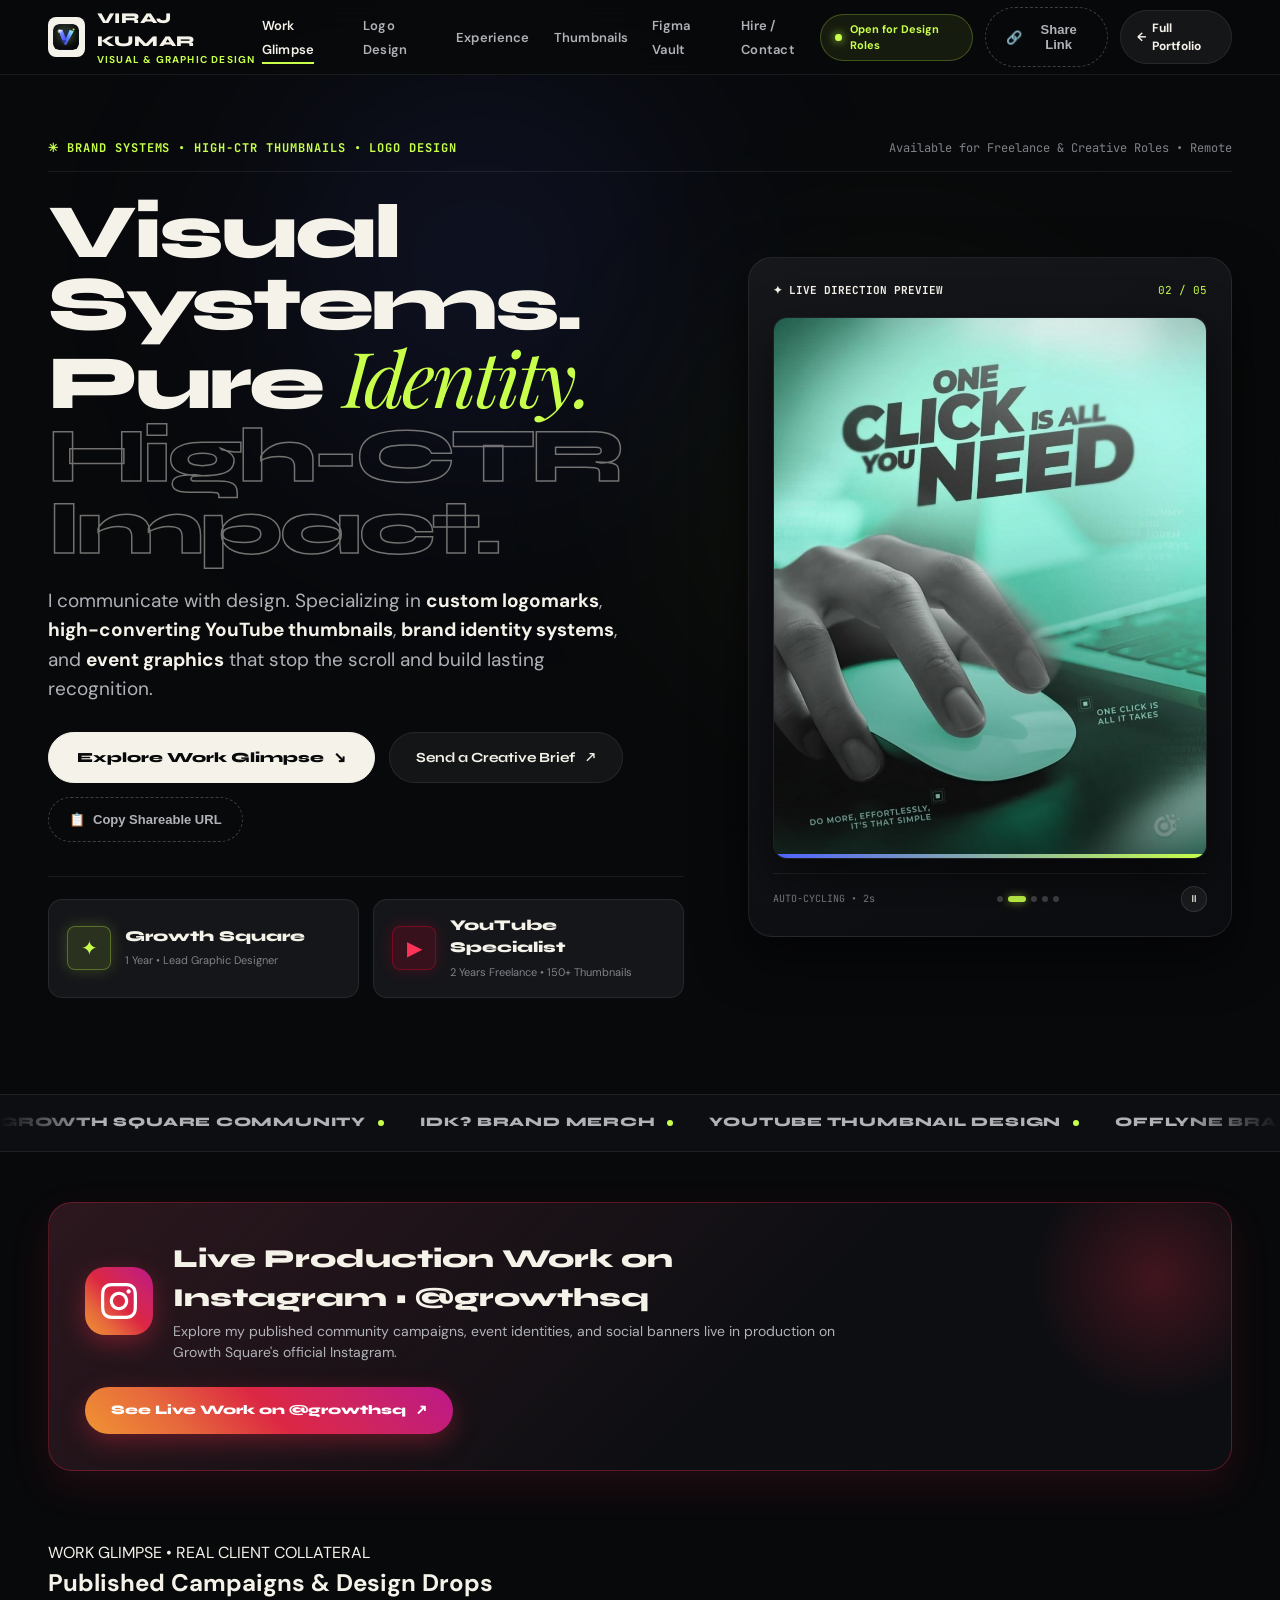
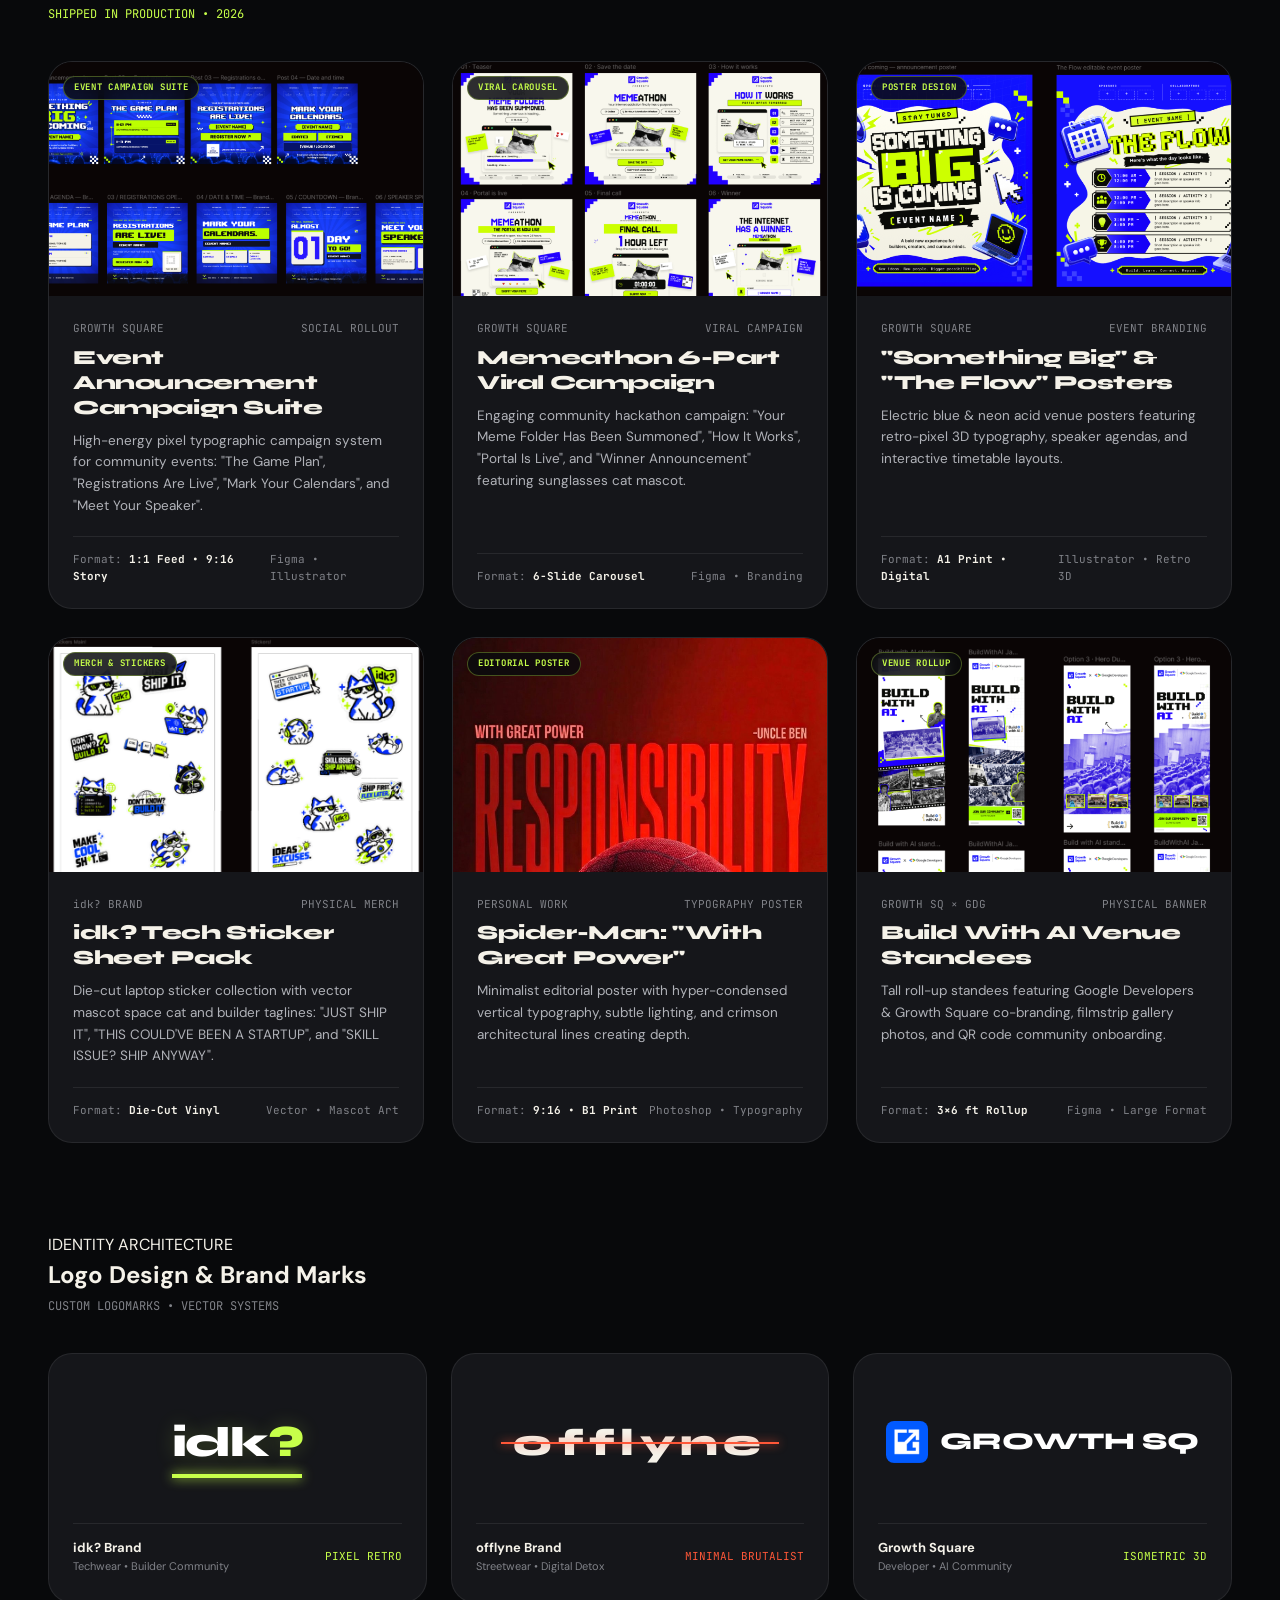
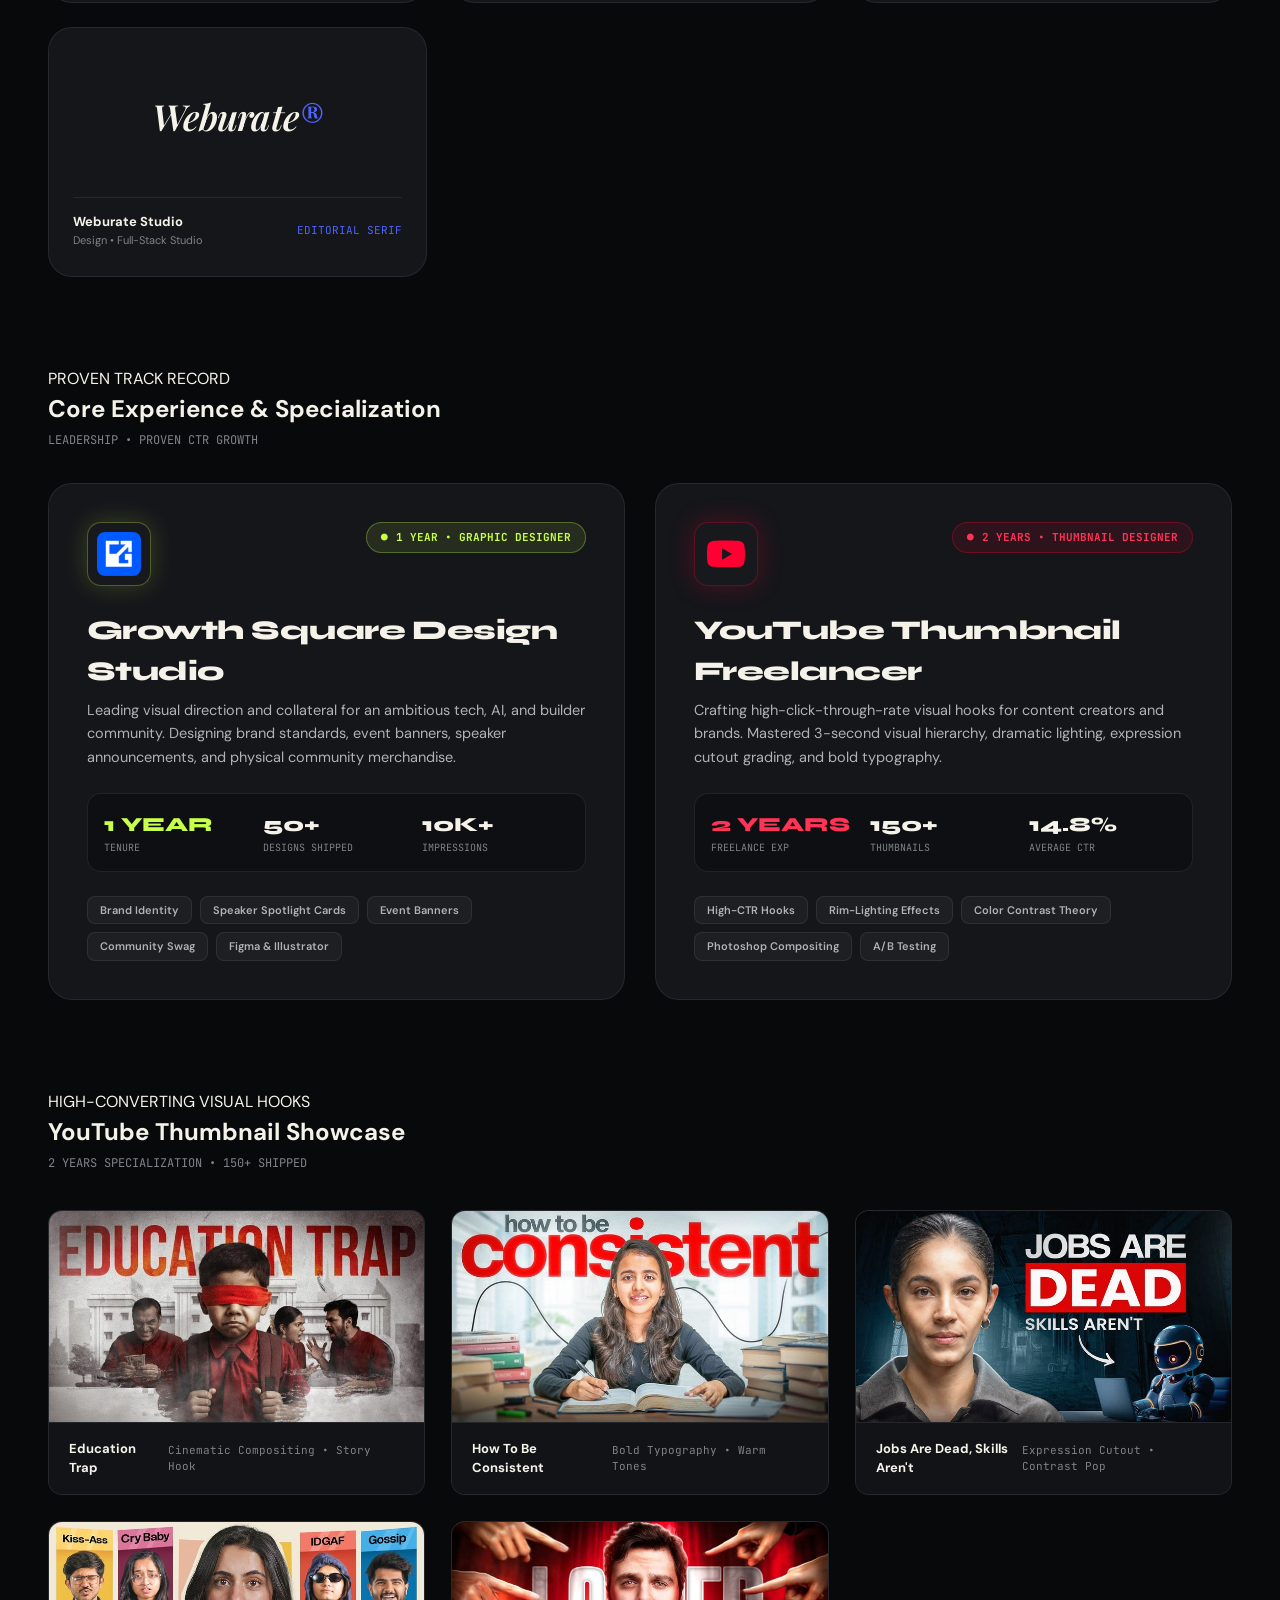
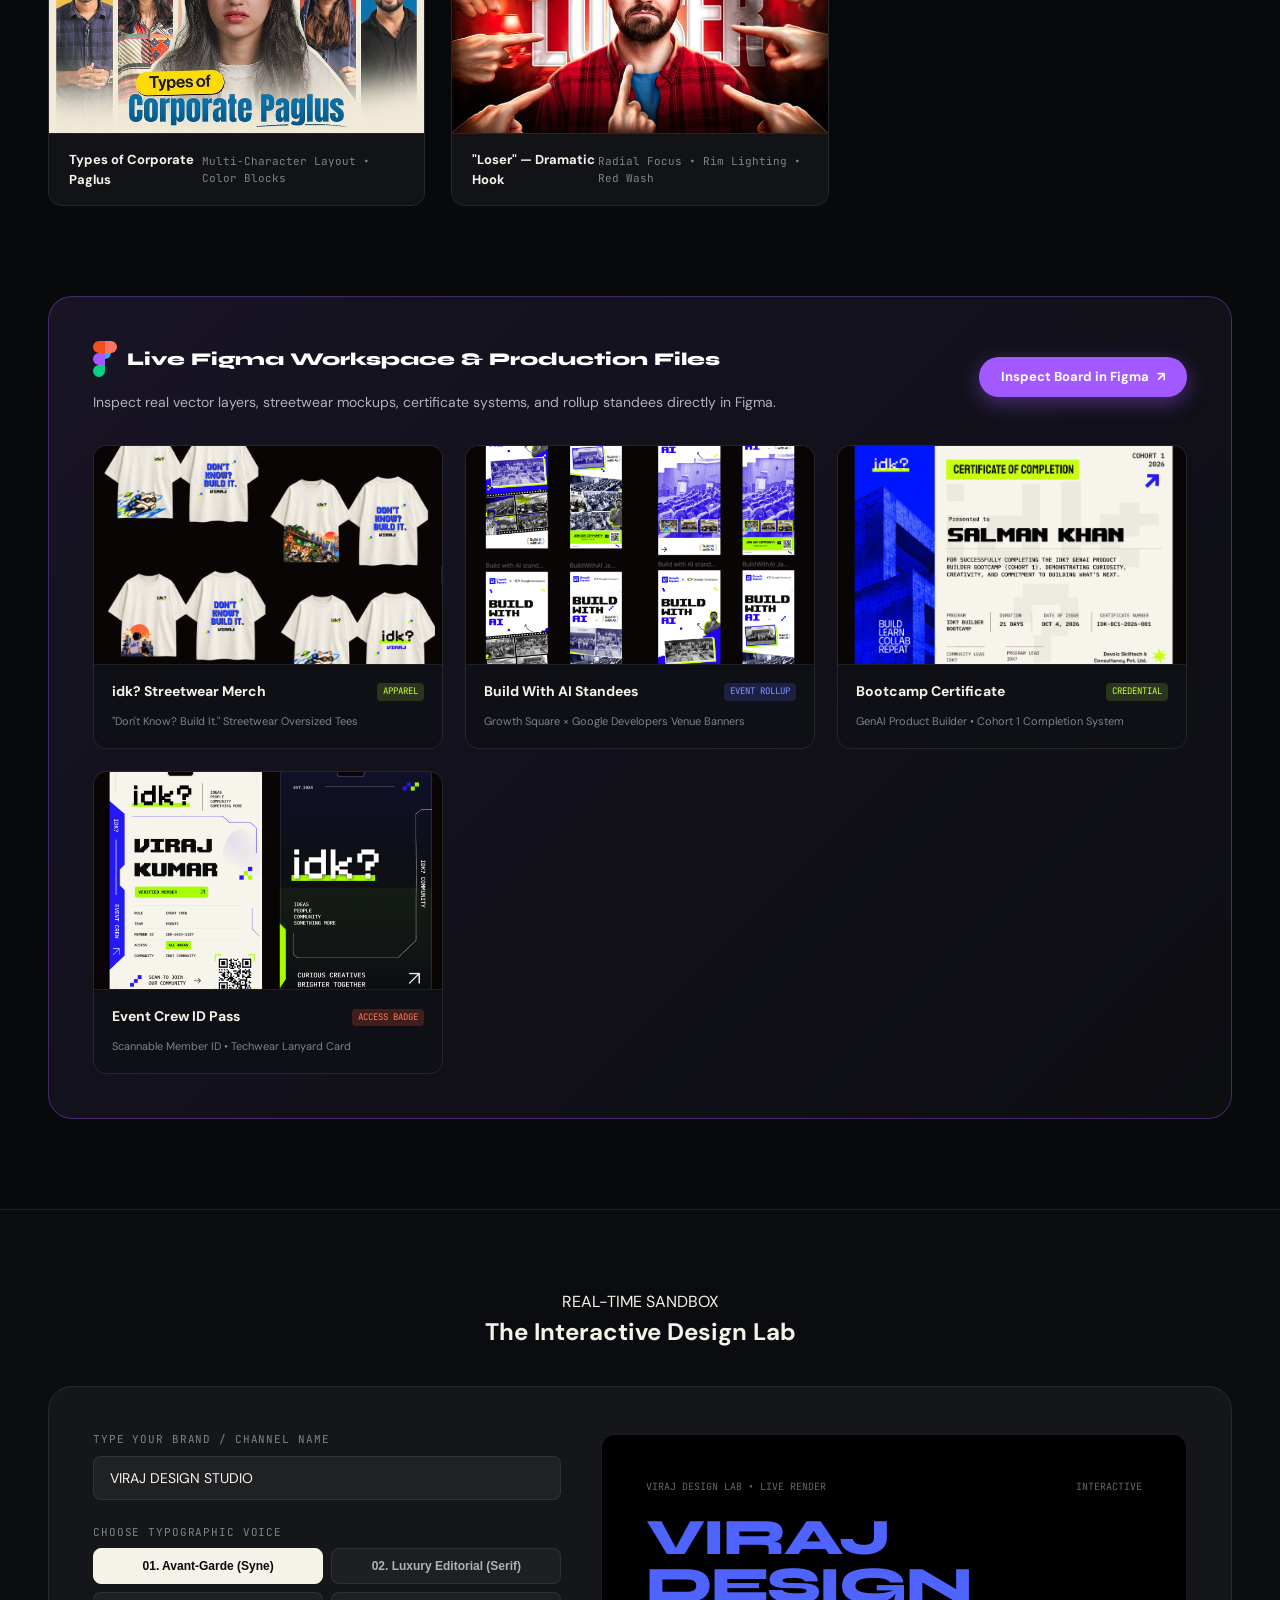
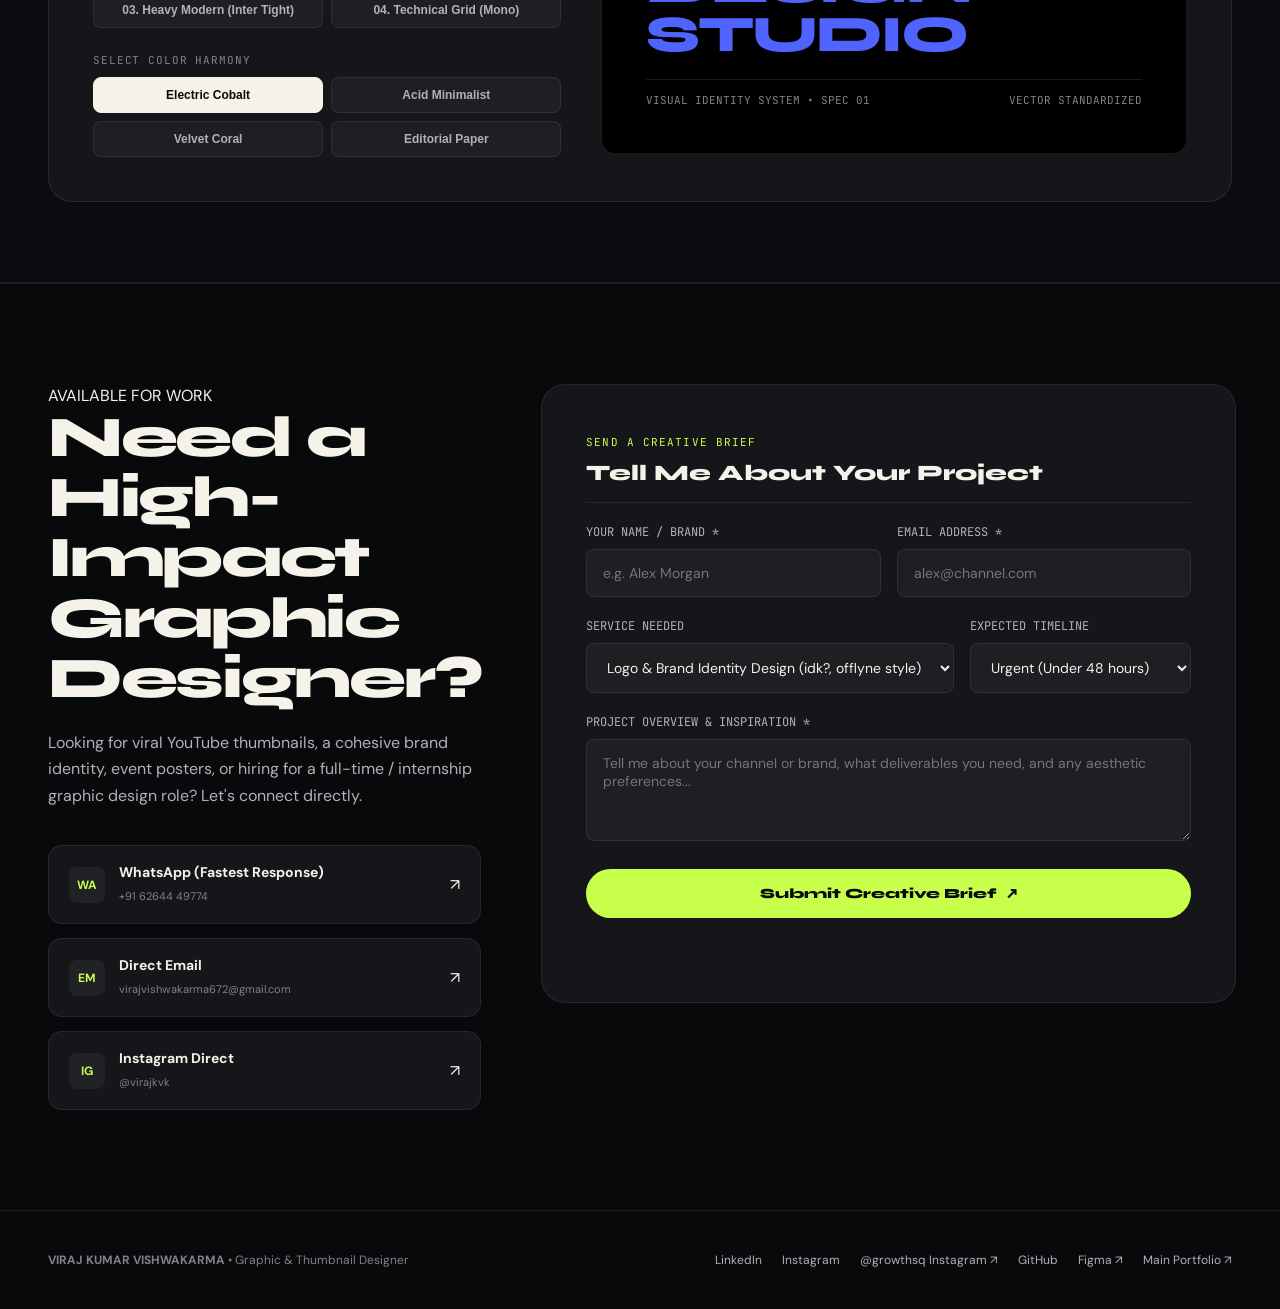
==== commit f231b956: "Update live direction preview to 5 slides and apply design & SEO polish" ====
--- a/virajgraphicdesigner/index.html
+++ b/virajgraphicdesigner/index.html
@@ -4,13 +4,32 @@
   <meta charset="utf-8">
   <meta name="viewport" content="width=device-width, initial-scale=1">
   <title>Viraj Kumar Vishwakarma — Graphic &amp; Visual Designer</title>
-  <meta name="description" content="Portfolio of Viraj Kumar Vishwakarma: Graphic & Visual Designer. 1 Year at Growth Square, 2 Years YouTube Thumbnail Freelancer. High-CTR thumbnails, brand systems, and editorial design.">
-  <meta property="og:title" content="Viraj Kumar Vishwakarma — Graphic & Visual Designer Portfolio">
-  <meta property="og:description" content="1 Year at Growth Square, 2 Years YouTube Thumbnail Freelancer. Explore selected brand identities, thumbnails, posters, and Figma workflows.">
+  <meta name="description" content="Portfolio of Viraj Kumar Vishwakarma: Graphic &amp; Visual Designer. 1 Year at Growth Square, 2 Years YouTube Thumbnail Freelancer. High-CTR thumbnails, brand systems, and editorial design.">
+  <link rel="canonical" href="https://viraj-pi.vercel.app/virajgraphicdesigner">
+
+  <!-- Open Graph / WhatsApp / LinkedIn / Facebook -->
+  <meta property="og:title" content="Viraj Kumar Vishwakarma — Graphic &amp; Visual Designer Portfolio">
+  <meta property="og:description" content="1 Year @ Growth Square (Lead Graphic Designer). 2 Years YouTube Thumbnail Freelancer • 150+ Thumbnails. Brand systems (idk?, offlyne), Figma vault, and high-CTR hooks.">
   <meta property="og:type" content="website">
   <meta property="og:url" content="https://viraj-pi.vercel.app/virajgraphicdesigner">
-  <meta property="og:image" content="/assets/viraj-portrait-2026.png">
+  <meta property="og:image" content="https://viraj-pi.vercel.app/assets/og-cover-graphic-design.png">
+  <meta property="og:image:secure_url" content="https://viraj-pi.vercel.app/assets/og-cover-graphic-design.png">
+  <meta property="og:image:type" content="image/png">
+  <meta property="og:image:width" content="1200">
+  <meta property="og:image:height" content="630">
+  <meta property="og:image:alt" content="Viraj Kumar Vishwakarma — Graphic &amp; Visual Design Portfolio Cover">
+
+  <!-- Twitter / X Cards -->
+  <meta name="twitter:card" content="summary_large_image">
+  <meta name="twitter:title" content="Viraj Kumar Vishwakarma — Graphic &amp; Visual Designer Portfolio">
+  <meta name="twitter:description" content="1 Year @ Growth Square. 2 Years YouTube Thumbnail Freelancer • 150+ Thumbnails. Explore brand identities, thumbnails, and Figma systems.">
+  <meta name="twitter:image" content="https://viraj-pi.vercel.app/assets/og-cover-graphic-design.png">
+  <meta name="twitter:creator" content="@virajkvk">
+
+  <!-- Modern Favicons -->
   <link rel="icon" href="/assets/favicon.svg" type="image/svg+xml">
+  <link rel="icon" href="/assets/favicon-32x32.png" sizes="32x32" type="image/png">
+  <link rel="apple-touch-icon" href="/assets/apple-touch-icon.png">
 
   <!-- Google Fonts -->
   <link rel="preconnect" href="https://fonts.googleapis.com">
@@ -27,7 +46,9 @@
   <header class="site-header">
     <div class="container nav-wrap">
       <a href="/" class="brand-badge" title="Go to Main Portfolio">
-        <div class="brand-symbol">V</div>
+        <div class="brand-symbol">
+          <img src="/assets/favicon.svg" alt="V Logo" width="26" height="26" style="display:block; border-radius:6px;">
+        </div>
         <div class="brand-text">
           <span class="brand-name">Viraj Kumar</span>
           <span class="brand-tag">Visual &amp; Graphic Design</span>
@@ -138,7 +159,7 @@
           <div class="hero-visual-card">
             <div class="hero-card-header">
               <span style="color:var(--paper); font-weight:700;">✦ LIVE DIRECTION PREVIEW</span>
-              <span class="slideshow-counter" style="font-family:var(--mono-font); color:var(--acid);">01 / 10</span>
+              <span class="slideshow-counter" style="font-family:var(--mono-font); color:var(--acid);">01 / 05</span>
             </div>
 
             <div class="hero-slideshow" role="region" aria-label="Auto-cycling showcase of design work" aria-live="off">
@@ -147,11 +168,6 @@
               <img src="/assets/preview-chaibhutta-newspaper.png" alt="Sandy Stereos x Cafe ChaiBhutta — Event Newspaper Poster" class="slideshow-img" loading="lazy">
               <img src="/assets/preview-october-calendar.png" alt="Gontor Olympiad Calendar — Event Calendar Design" class="slideshow-img" loading="lazy">
               <img src="/assets/preview-alpine-save-the-date.png" alt="BWT Alpine x MSC — Save The Date Design" class="slideshow-img" loading="lazy">
-              <img src="/assets/work-growthsq-campaign-suite.png" alt="Growth Square Campaign Suite" class="slideshow-img" loading="lazy">
-              <img src="/assets/work-growthsq-memeathon.png" alt="Memeathon Viral Carousel" class="slideshow-img" loading="lazy">
-              <img src="/assets/work-growthsq-event-posters.png" alt="Something Big & The Flow Event Posters" class="slideshow-img" loading="lazy">
-              <img src="/assets/work-idk-sticker-pack.png" alt="idk? Sticker Pack" class="slideshow-img" loading="lazy">
-              <img src="/assets/work-spiderman-poster.png" alt="Spider-Man Typography Poster" class="slideshow-img" loading="lazy">
 
               <!-- Slideshow progress bar -->
               <div class="slideshow-progress" aria-hidden="true">
--- a/virajgraphicdesigner/graphic-design.css
+++ b/virajgraphicdesigner/graphic-design.css
@@ -1849,11 +1849,10 @@
 }
 
 /* ==========================================================================
-   RESPONSIVE QUERIES
+   RESPONSIVE DESIGN SYSTEM & MOBILE OPTIMIZATIONS
    ========================================================================== */
-/* ==========================================================================
-   RESPONSIVE QUERIES
-   ========================================================================== */
+
+/* Tablet & Medium Screens */
 @media (max-width: 1100px) {
   .status-pill {
     display: none;
@@ -1863,7 +1862,7 @@
 @media (max-width: 1024px) {
   .hero-grid {
     grid-template-columns: 1fr;
-    gap: 40px;
+    gap: 36px;
   }
 
   .experience-feature-grid {
@@ -1873,103 +1872,773 @@
 
   .logo-grid-custom {
     grid-template-columns: repeat(2, 1fr);
+    gap: 16px;
   }
 
   .lab-container-box {
     grid-template-columns: 1fr;
+    gap: 28px;
   }
 
   .contact-layout {
     grid-template-columns: 1fr;
-    gap: 40px;
-  }
-}
-
+    gap: 36px;
+  }
+}
+
+/* Compact Tablet & Mobile Navigation Breakpoint */
 @media (max-width: 880px) {
   .nav-links {
     display: none;
   }
 
+  .site-header {
+    border-bottom: 1px solid rgba(255, 255, 255, 0.08);
+  }
+
+  .nav-wrap {
+    height: 62px;
+  }
+
+  .brand-badge {
+    gap: 10px;
+  }
+
+  .brand-symbol {
+    width: 36px;
+    height: 36px;
+    font-size: 16px;
+    border-radius: 6px;
+  }
+
+  .brand-name {
+    font-size: 14px;
+  }
+
+  .brand-tag {
+    font-size: 9px;
+  }
+
+  /* Unclutter the top mobile navbar */
+  .nav-actions .btn-share-link {
+    display: none;
+  }
+
   .mobile-nav-toggle {
-    display: block;
+    display: grid;
+    place-items: center;
+    width: 40px;
+    height: 40px;
+    padding: 0;
+    font-size: 20px;
+    line-height: 1;
+    color: var(--paper);
+    background: rgba(255, 255, 255, 0.05);
+    border: 1px solid var(--ink-border);
+    border-radius: var(--radius-sm);
+    cursor: pointer;
+    transition: background 0.2s, border-color 0.2s, transform 0.2s;
+  }
+
+  .mobile-nav-toggle:active {
+    transform: scale(0.95);
+    background: rgba(199, 255, 74, 0.15);
+    border-color: var(--acid);
   }
 
   .mobile-menu-drawer {
     display: none !important;
     position: fixed;
-    top: 74px;
+    top: 62px;
     inset-inline: 0;
     bottom: 0;
-    background: rgba(8, 9, 11, 0.98);
-    backdrop-filter: blur(20px);
+    height: calc(100dvh - 62px);
+    background: rgba(8, 9, 12, 0.98);
+    backdrop-filter: blur(24px);
+    -webkit-backdrop-filter: blur(24px);
     z-index: 99;
-    padding: 30px 24px;
+    padding: 24px 20px max(28px, env(safe-area-inset-bottom));
     flex-direction: column;
-    gap: 20px;
+    gap: 14px;
     overflow-y: auto;
+    -webkit-overflow-scrolling: touch;
+    box-shadow: inset 0 1px 0 rgba(255, 255, 255, 0.08);
   }
 
   .mobile-menu-drawer.open {
     display: flex !important;
+    animation: drawerSlide 0.25s cubic-bezier(0.16, 1, 0.3, 1);
+  }
+
+  @keyframes drawerSlide {
+    from { opacity: 0; transform: translateY(-8px); }
+    to { opacity: 1; transform: translateY(0); }
   }
 
   .mobile-menu-drawer a {
     color: var(--paper);
     text-decoration: none;
-    font-size: 20px;
+    font-size: 19px;
     font-family: var(--display-font);
     font-weight: 800;
-    border-bottom: 1px solid var(--ink-border);
-    padding-bottom: 12px;
+    border-bottom: 1px solid rgba(255, 255, 255, 0.07);
+    padding: 14px 4px;
+    display: flex;
+    justify-content: space-between;
+    align-items: center;
+    transition: color 0.2s, padding-left 0.2s;
+  }
+
+  .mobile-menu-drawer a:active {
+    color: var(--acid);
+    padding-left: 6px;
   }
 
   .growthsq-instagram-banner {
     flex-direction: column;
     align-items: flex-start;
+    padding: 22px 18px;
+    gap: 18px;
   }
 
   .ig-content-left {
     flex-direction: column;
     align-items: flex-start;
+    gap: 14px;
+  }
+
+  .btn-growthsq-ig {
+    width: 100%;
+    justify-content: center;
+    min-height: 48px;
   }
 
   .form-grid-2 {
     grid-template-columns: 1fr;
-  }
-}
-
-@media (max-width: 600px) {
+    gap: 14px;
+  }
+}
+
+/* Dedicated Mobile View Optimization (< 640px) */
+@media (max-width: 640px) {
+  /* Prevent horizontal scroll bleed */
+  body {
+    overflow-x: hidden;
+  }
+
+  .container {
+    padding-left: 16px;
+    padding-right: 16px;
+  }
+
+  /* Compact Hero */
+  .design-hero {
+    padding-top: 20px;
+    padding-bottom: 34px;
+  }
+
+  .hero-meta-strip {
+    flex-direction: column;
+    align-items: flex-start;
+    gap: 8px;
+    margin-bottom: 18px;
+    padding-bottom: 12px;
+    font-size: 11px;
+    line-height: 1.4;
+  }
+
+  .kicker-badge {
+    font-size: 10px;
+    letter-spacing: 0.06em;
+  }
+
   .hero-headline {
-    font-size: clamp(2.4rem, 8vw, 3.2rem);
-  }
-
+    font-size: clamp(2.1rem, 9.4vw, 2.9rem);
+    line-height: 1.04;
+    letter-spacing: -0.035em;
+    margin-bottom: 16px;
+  }
+
+  .hero-headline .stroke-text {
+    -webkit-text-stroke: 1.2px rgba(245, 242, 233, 0.5);
+  }
+
+  .hero-desc {
+    font-size: 14.5px;
+    line-height: 1.6;
+    margin-bottom: 22px;
+  }
+
+  /* Touch-friendly Hero Buttons */
   .hero-cta-group {
     flex-direction: column;
     align-items: stretch;
-  }
-
-  .btn-primary, .btn-secondary, .btn-share {
+    width: 100%;
+    gap: 10px;
+    margin-bottom: 24px;
+  }
+
+  .hero-cta-group .btn-primary,
+  .hero-cta-group .btn-secondary,
+  .hero-cta-group .btn-share {
+    width: 100%;
+    min-height: 48px;
     justify-content: center;
+    font-size: 14px;
+    padding: 13px 20px;
+  }
+
+  /* Metric cards row: stack neatly into single column */
+  .hero-badges-row {
+    grid-template-columns: 1fr;
+    gap: 10px;
+    padding-top: 18px;
+  }
+
+  .hero-metric-card {
+    padding: 12px 14px;
+    gap: 12px;
+    border-radius: var(--radius-sm);
+  }
+
+  .metric-icon-box {
+    width: 38px;
+    height: 38px;
+    font-size: 17px;
+  }
+
+  .metric-content strong {
+    font-size: 14px;
+  }
+
+  .metric-content span {
+    font-size: 11px;
+  }
+
+  /* Hero Work Showcase Card: tight mobile padding saves screen space */
+  .hero-visual-card {
+    padding: 12px;
+    border-radius: var(--radius-md);
+    margin-top: 8px;
+  }
+
+  .hero-card-header {
+    margin-bottom: 10px;
+    font-size: 10px;
   }
 
   .hero-slideshow {
-    aspect-ratio: 1 / 1.15;
-    max-height: 400px;
-  }
-
+    aspect-ratio: 16 / 11;
+    max-height: 320px;
+    border-radius: var(--radius-sm);
+  }
+
+  .hero-slideshow-controls {
+    margin-top: 10px;
+  }
+
+  .slideshow-pause-btn {
+    width: 34px;
+    height: 34px;
+    font-size: 12px;
+  }
+
+  /* Marquee strip */
+  .marquee-strip {
+    padding: 10px 0;
+    margin-top: 10px;
+  }
+
+  .marquee-item {
+    font-size: 12px;
+    gap: 14px;
+  }
+
+  .marquee-item .logo-dot {
+    width: 5px;
+    height: 5px;
+  }
+
+  /* Section Headings */
+  .section-head {
+    flex-direction: column;
+    align-items: flex-start;
+    gap: 8px;
+    margin-bottom: 22px;
+  }
+
+  .section-kicker {
+    font-size: 10px;
+    letter-spacing: 0.08em;
+  }
+
+  .section-title {
+    font-size: clamp(1.75rem, 7.5vw, 2.35rem);
+    line-height: 1.1;
+    letter-spacing: -0.03em;
+  }
+
+  /* Work Glimpse Grid */
+  .glimpse-gallery-grid {
+    grid-template-columns: 1fr;
+    gap: 16px;
+  }
+
+  .glimpse-card {
+    border-radius: var(--radius-md);
+    overflow: hidden;
+  }
+
+  .glimpse-img-wrap {
+    aspect-ratio: 16 / 10;
+    max-height: 240px;
+  }
+
+  .glimpse-badge-pill {
+    top: 10px;
+    left: 10px;
+    padding: 4px 8px;
+    font-size: 9px;
+  }
+
+  .glimpse-info {
+    padding: 16px 14px;
+  }
+
+  .glimpse-topline {
+    font-size: 10px;
+    margin-bottom: 6px;
+  }
+
+  .glimpse-title {
+    font-size: 17px;
+    line-height: 1.25;
+    margin-bottom: 8px;
+  }
+
+  .glimpse-desc {
+    font-size: 13px;
+    line-height: 1.5;
+    margin-bottom: 14px;
+  }
+
+  .glimpse-footer-bar {
+    padding-top: 10px;
+    font-size: 11px;
+    flex-wrap: wrap;
+    gap: 8px;
+  }
+
+  /* Custom Logo Showcase */
   .logo-grid-custom {
     grid-template-columns: 1fr;
-  }
-
-  .glimpse-gallery-grid,
-  .thumbnails-grid,
+    gap: 14px;
+  }
+
+  .custom-logo-card {
+    border-radius: var(--radius-md);
+  }
+
+  .logo-canvas-stage {
+    height: 160px;
+    padding: 16px;
+  }
+
+  .idk-brand-mark {
+    font-size: clamp(2.6rem, 11vw, 3.4rem);
+  }
+
+  .offlyne-brand-mark {
+    font-size: clamp(2.2rem, 10vw, 3.2rem);
+  }
+
+  .growthsq-brand-mark img {
+    height: 38px;
+  }
+
+  .growthsq-brand-mark span {
+    font-size: 16px;
+  }
+
+  .weburate-brand-mark {
+    font-size: clamp(2.2rem, 9vw, 3rem);
+  }
+
+  .logo-card-footer {
+    padding: 12px 14px;
+  }
+
+  .logo-card-footer strong {
+    font-size: 13px;
+  }
+
+  .logo-card-footer span {
+    font-size: 10px;
+  }
+
+  /* Experience & Roles Cards */
+  .experience-feature-grid {
+    grid-template-columns: 1fr;
+    gap: 18px;
+  }
+
+  .feature-role-card {
+    padding: 20px 16px;
+    border-radius: var(--radius-md);
+  }
+
+  .role-card-top {
+    margin-bottom: 14px;
+    gap: 10px;
+  }
+
+  .role-badge-logo {
+    width: 38px;
+    height: 38px;
+  }
+
+  .role-tenure-pill {
+    padding: 4px 10px;
+    font-size: 10px;
+  }
+
+  .role-title-h3 {
+    font-size: 1.45rem;
+    line-height: 1.15;
+    margin-bottom: 8px;
+  }
+
+  .role-subtitle {
+    font-size: 13px;
+    line-height: 1.55;
+    margin-bottom: 18px;
+  }
+
+  .role-stats-grid {
+    padding: 12px 0;
+    gap: 8px;
+  }
+
+  .stat-item {
+    padding: 8px 4px;
+  }
+
+  .stat-num {
+    font-size: 1.4rem;
+    line-height: 1;
+  }
+
+  .stat-label {
+    font-size: 10px;
+    margin-top: 4px;
+  }
+
+  .role-deliverable-chips {
+    gap: 6px;
+    margin-top: 14px;
+  }
+
+  .deliv-chip {
+    padding: 4px 9px;
+    font-size: 10.5px;
+  }
+
+  /* YouTube Thumbnails Grid */
+  .thumbnails-grid {
+    grid-template-columns: 1fr;
+    gap: 16px;
+  }
+
+  .yt-thumb-card {
+    border-radius: var(--radius-md);
+    overflow: hidden;
+  }
+
+  .yt-thumb-wrapper {
+    aspect-ratio: 16 / 9;
+    width: 100%;
+  }
+
+  .thumb-details {
+    padding: 12px 14px;
+  }
+
+  .thumb-details strong {
+    font-size: 14px;
+  }
+
+  .thumb-details span {
+    font-size: 11px;
+    margin-top: 3px;
+  }
+
+  /* Figma Vault Banner */
+  .figma-vault-banner {
+    padding: 20px 14px;
+    border-radius: var(--radius-md);
+  }
+
+  .figma-vault-header {
+    flex-direction: column;
+    align-items: stretch;
+    gap: 16px;
+    margin-bottom: 20px;
+  }
+
+  .btn-open-figma {
+    width: 100%;
+    justify-content: center;
+    min-height: 48px;
+  }
+
   .figma-crops-grid {
     grid-template-columns: 1fr;
-    gap: 20px;
+    gap: 14px;
+  }
+
+  .figma-crop-card {
+    border-radius: var(--radius-sm);
+  }
+
+  .figma-crop-img-wrap {
+    aspect-ratio: 16 / 10;
+    max-height: 220px;
+  }
+
+  .figma-crop-info {
+    padding: 12px 14px;
+  }
+
+  .figma-crop-info span {
+    font-size: 11.5px;
+  }
+
+  /* Interactive Design Lab */
+  .lab-container-box {
+    padding: 18px 14px;
+    border-radius: var(--radius-md);
+    gap: 22px;
+  }
+
+  .lab-control-label {
+    font-size: 11px;
+    margin-bottom: 8px;
+  }
+
+  /* Prevent iOS zoom by keeping font-size >= 16px on inputs */
+  .lab-input-text {
+    font-size: 16px;
+    min-height: 48px;
+    padding: 10px 14px;
   }
 
   .lab-btn-grid {
     grid-template-columns: 1fr;
+    gap: 8px;
+  }
+
+  .lab-btn-opt {
+    min-height: 44px;
+    padding: 10px 12px;
+    font-size: 12px;
+  }
+
+  .lab-preview-stage {
+    min-height: 180px;
+    padding: 20px 14px;
+    border-radius: var(--radius-sm);
+  }
+
+  .lab-stage-text {
+    font-size: clamp(1.6rem, 7vw, 2.4rem);
+    word-break: break-word;
+    text-align: center;
+    line-height: 1.1;
+  }
+
+  .lab-stage-subtext {
+    flex-direction: column;
+    align-items: center;
+    gap: 4px;
+    text-align: center;
+    font-size: 9px;
+  }
+
+  /* Hire / Contact Layout */
+  .contact-layout {
+    gap: 28px;
+  }
+
+  .contact-info-col h2 {
+    font-size: clamp(1.85rem, 8vw, 2.5rem);
+    line-height: 1.1;
+    margin-bottom: 12px;
+  }
+
+  .contact-info-col p {
+    font-size: 14px;
+    line-height: 1.55;
+    margin-bottom: 20px;
+  }
+
+  .direct-channels {
+    gap: 10px;
+  }
+
+  .channel-link {
+    min-height: 52px;
+    padding: 12px 14px;
+    gap: 12px;
+    border-radius: var(--radius-sm);
+  }
+
+  .channel-icon {
+    width: 36px;
+    height: 36px;
+    font-size: 12px;
+  }
+
+  .channel-left strong {
+    font-size: 13px;
+  }
+
+  .channel-left small {
+    font-size: 11px;
+  }
+
+  /* Brief Form */
+  .design-form {
+    padding: 20px 16px;
+    border-radius: var(--radius-md);
+    gap: 14px;
+  }
+
+  .field-group label {
+    font-size: 11px;
+    margin-bottom: 6px;
+  }
+
+  /* Prevent Safari Auto-Zoom: form inputs must be 16px font-size */
+  .field-input,
+  .field-select,
+  .field-textarea {
+    font-size: 16px;
+    min-height: 48px;
+    padding: 10px 14px;
+    border-radius: var(--radius-sm);
+  }
+
+  .field-textarea {
+    min-height: 110px;
+  }
+
+  .form-submit-btn {
+    width: 100%;
+    min-height: 52px;
+    font-size: 15px;
+    font-weight: 800;
+    justify-content: center;
+    border-radius: var(--radius-full);
+  }
+
+  /* Footer */
+  .site-footer {
+    padding: 30px 0 max(28px, env(safe-area-inset-bottom));
+  }
+
+  .footer-wrap {
+    flex-direction: column;
+    align-items: flex-start;
+    gap: 16px;
+    font-size: 12px;
+  }
+
+  .footer-socials {
+    flex-wrap: wrap;
+    gap: 10px 16px;
+    font-size: 12px;
+  }
+
+  /* Mobile Lightbox Modal */
+  .lightbox-modal {
+    padding: 10px;
+  }
+
+  .lightbox-content {
+    border-radius: var(--radius-md);
+    max-height: 94dvh;
+    max-height: 94svh;
+  }
+
+  .lightbox-close-btn {
+    top: 10px;
+    right: 10px;
+    width: 44px;
+    height: 44px;
+    font-size: 18px;
+  }
+
+  .lightbox-img-wrap {
+    max-height: calc(94dvh - 72px);
+    max-height: calc(94svh - 72px);
+  }
+
+  .lightbox-img-wrap img {
+    max-height: calc(94dvh - 72px);
+    max-height: calc(94svh - 72px);
+  }
+
+  .lightbox-caption {
+    padding: 12px 14px;
+    gap: 8px;
+  }
+
+  .lightbox-caption strong {
+    font-size: 14px;
+  }
+
+  .lightbox-caption span {
+    font-size: 10px;
+  }
+}
+
+/* Extra Compact Screens (<= 400px, e.g. iPhone SE / Galaxy Z Flip) */
+@media (max-width: 400px) {
+  .nav-actions .btn-back-portfolio {
+    display: none;
+  }
+
+  .brand-tag {
+    display: none;
+  }
+
+  .hero-headline {
+    font-size: clamp(1.9rem, 9.8vw, 2.4rem);
+  }
+
+  .role-stats-grid {
+    grid-template-columns: 1fr;
+    gap: 10px;
+  }
+
+  .stat-item + .stat-item {
+    border-left: none;
+    border-top: 1px solid var(--ink-border);
+    padding-top: 10px;
+  }
+}
+
+/* Touch-device hover hygiene (prevents sticky hover states on mobile tap) */
+@media (hover: none) {
+  .hero-metric-card:hover,
+  .btn-primary:hover,
+  .btn-secondary:hover,
+  .glimpse-card:hover,
+  .custom-logo-card:hover,
+  .feature-role-card:hover,
+  .yt-thumb-card:hover,
+  .figma-crop-card:hover {
+    transform: none;
   }
 }
 
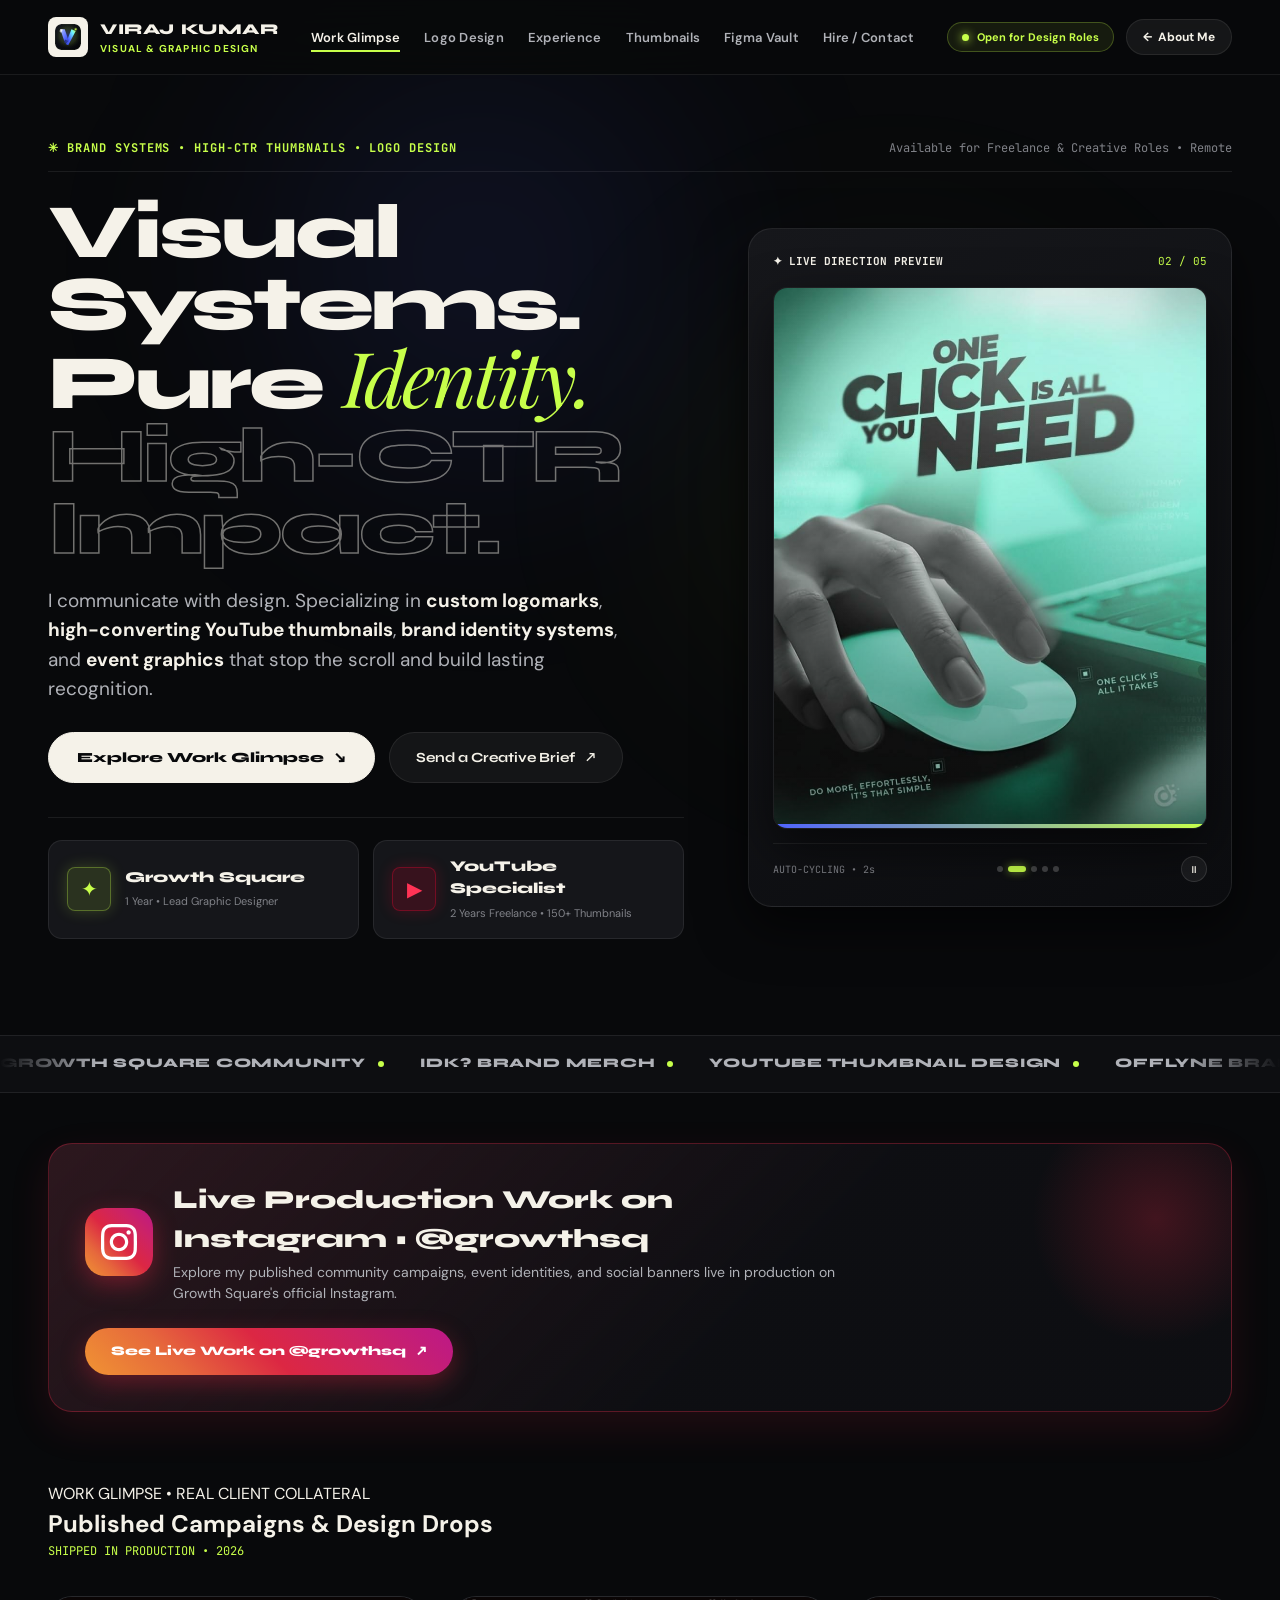
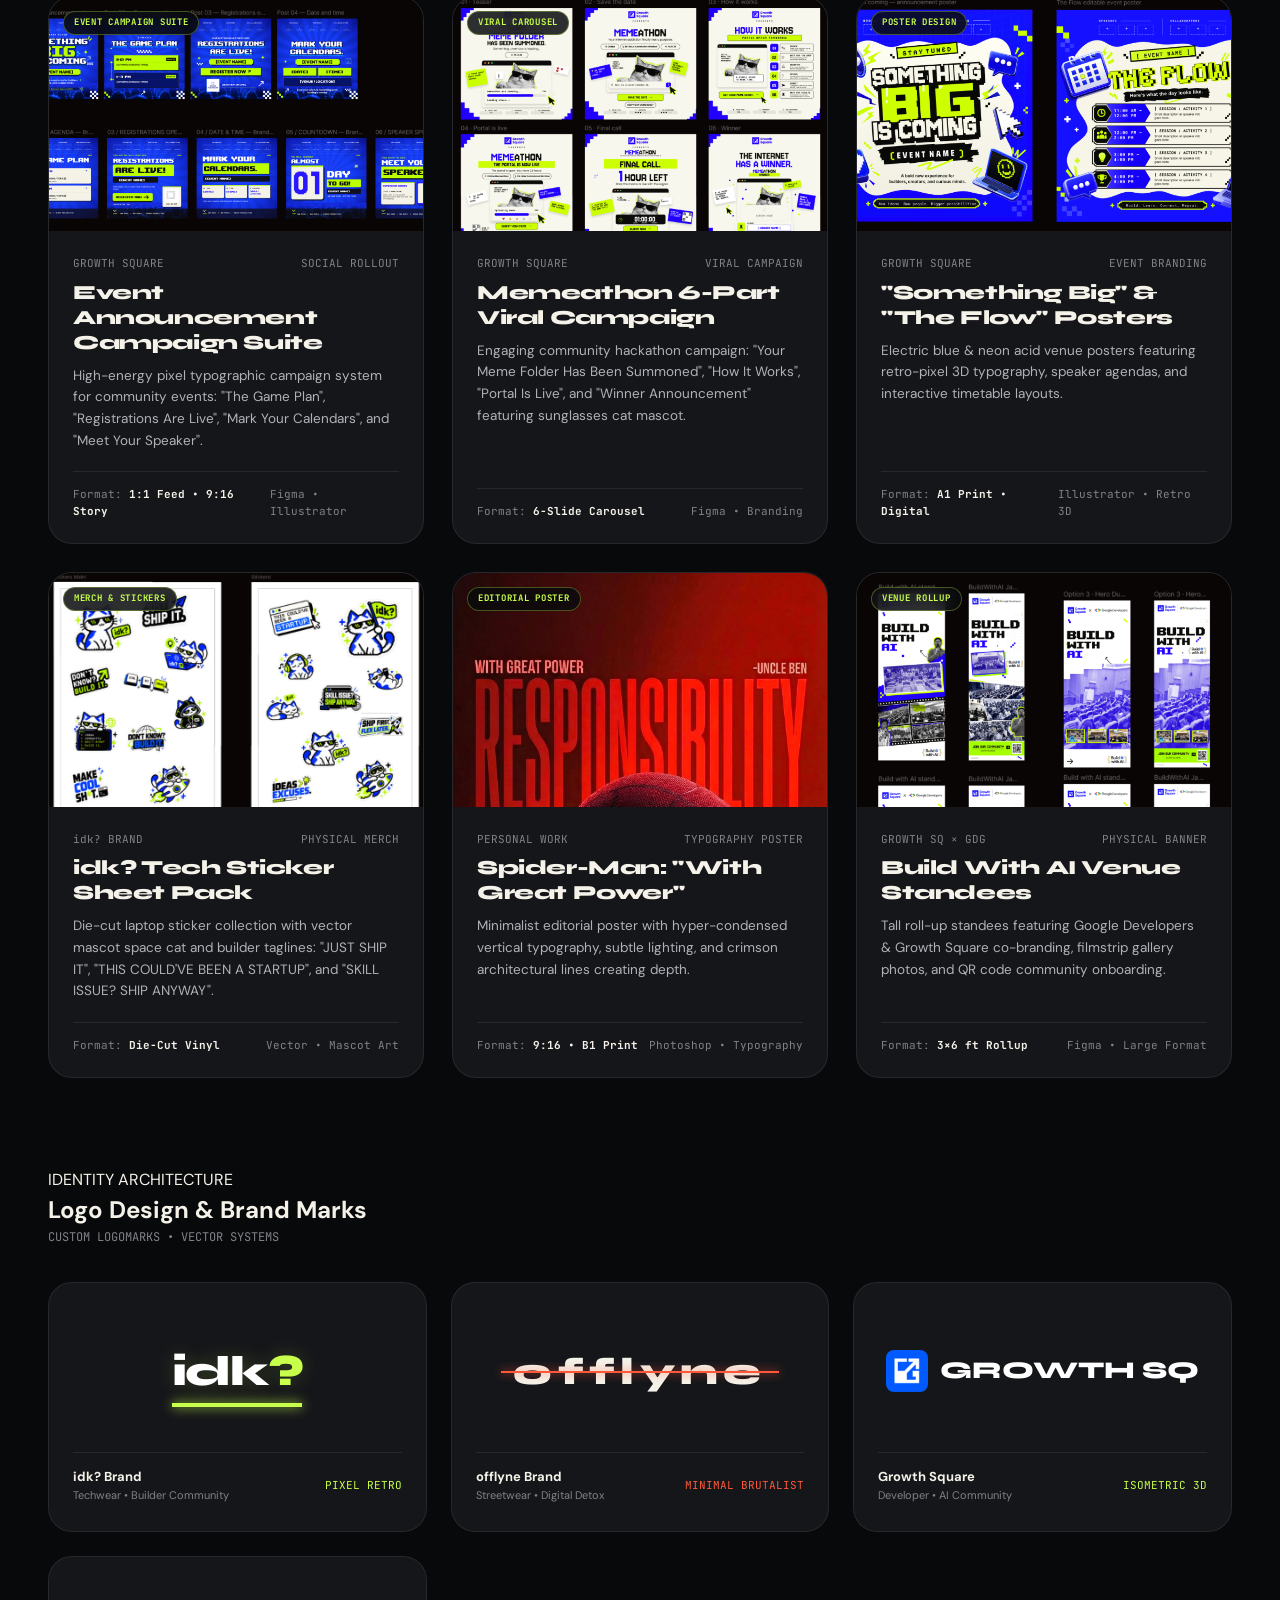
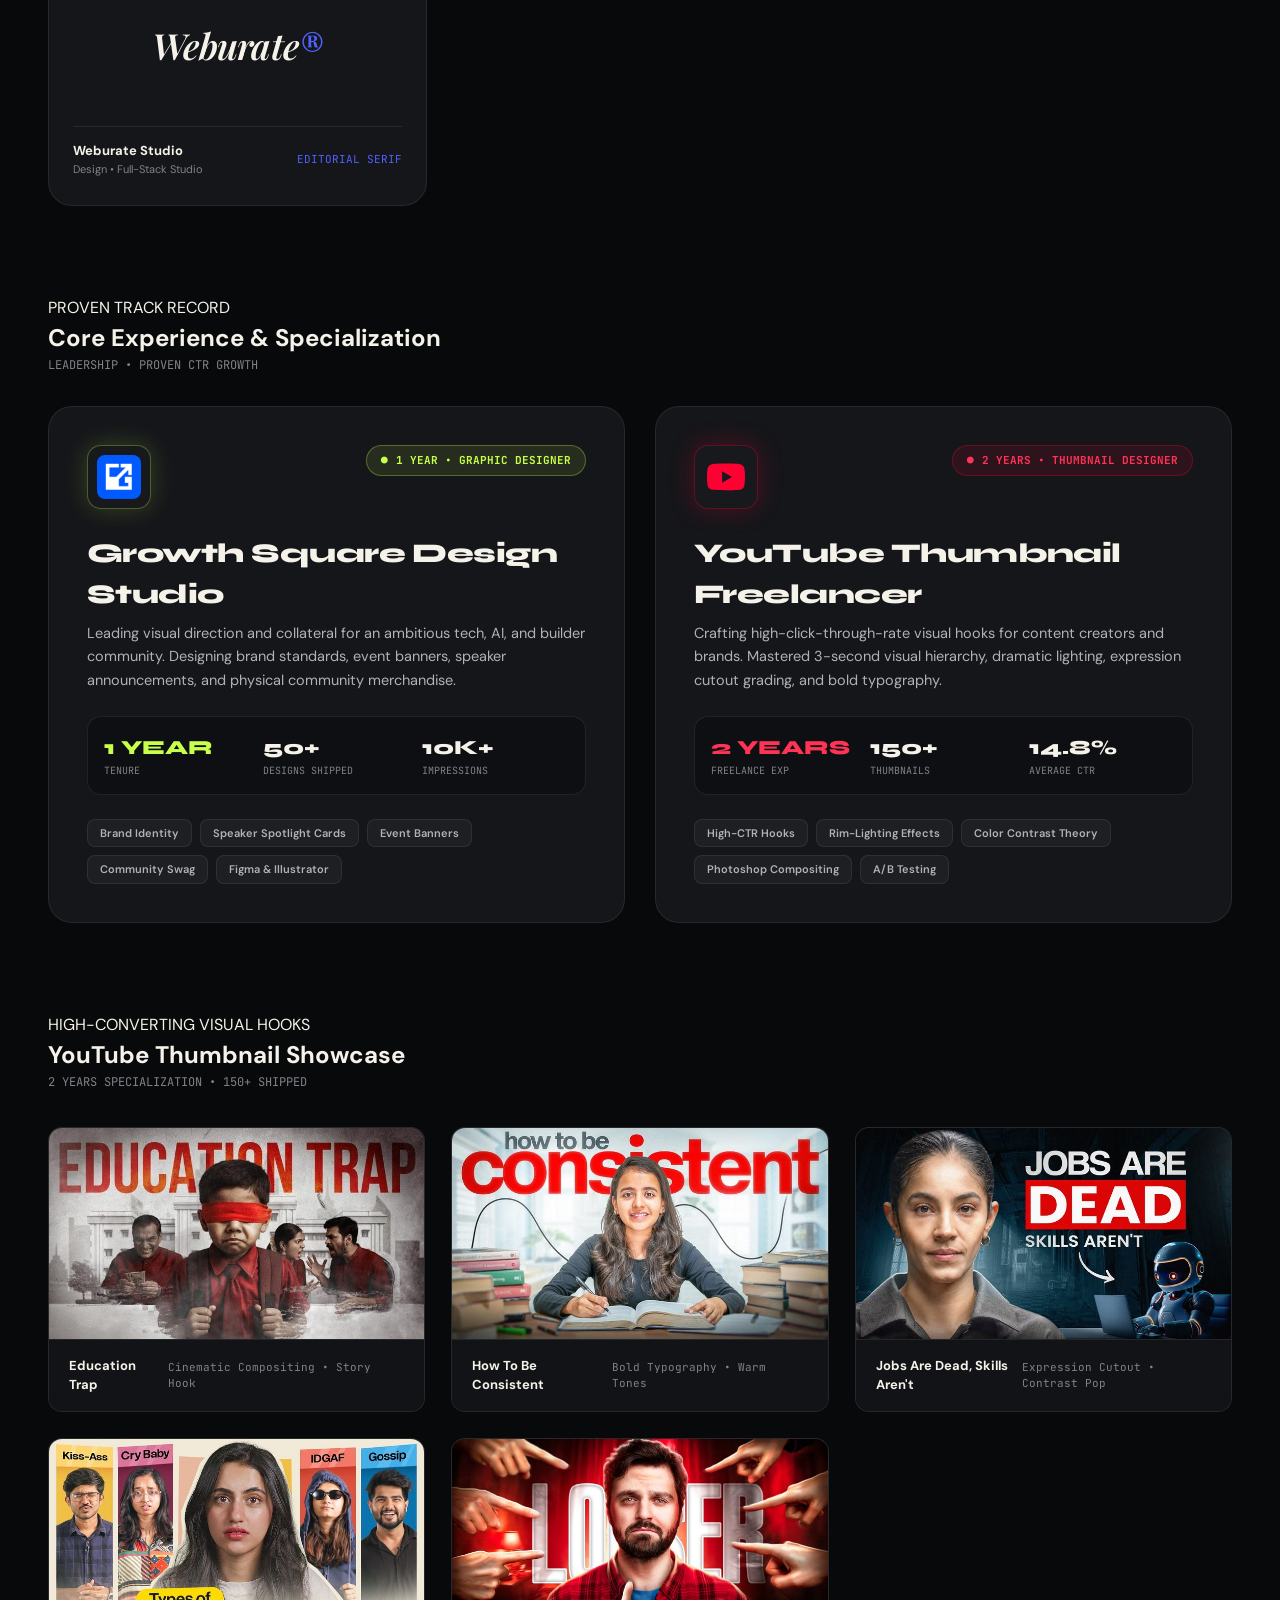
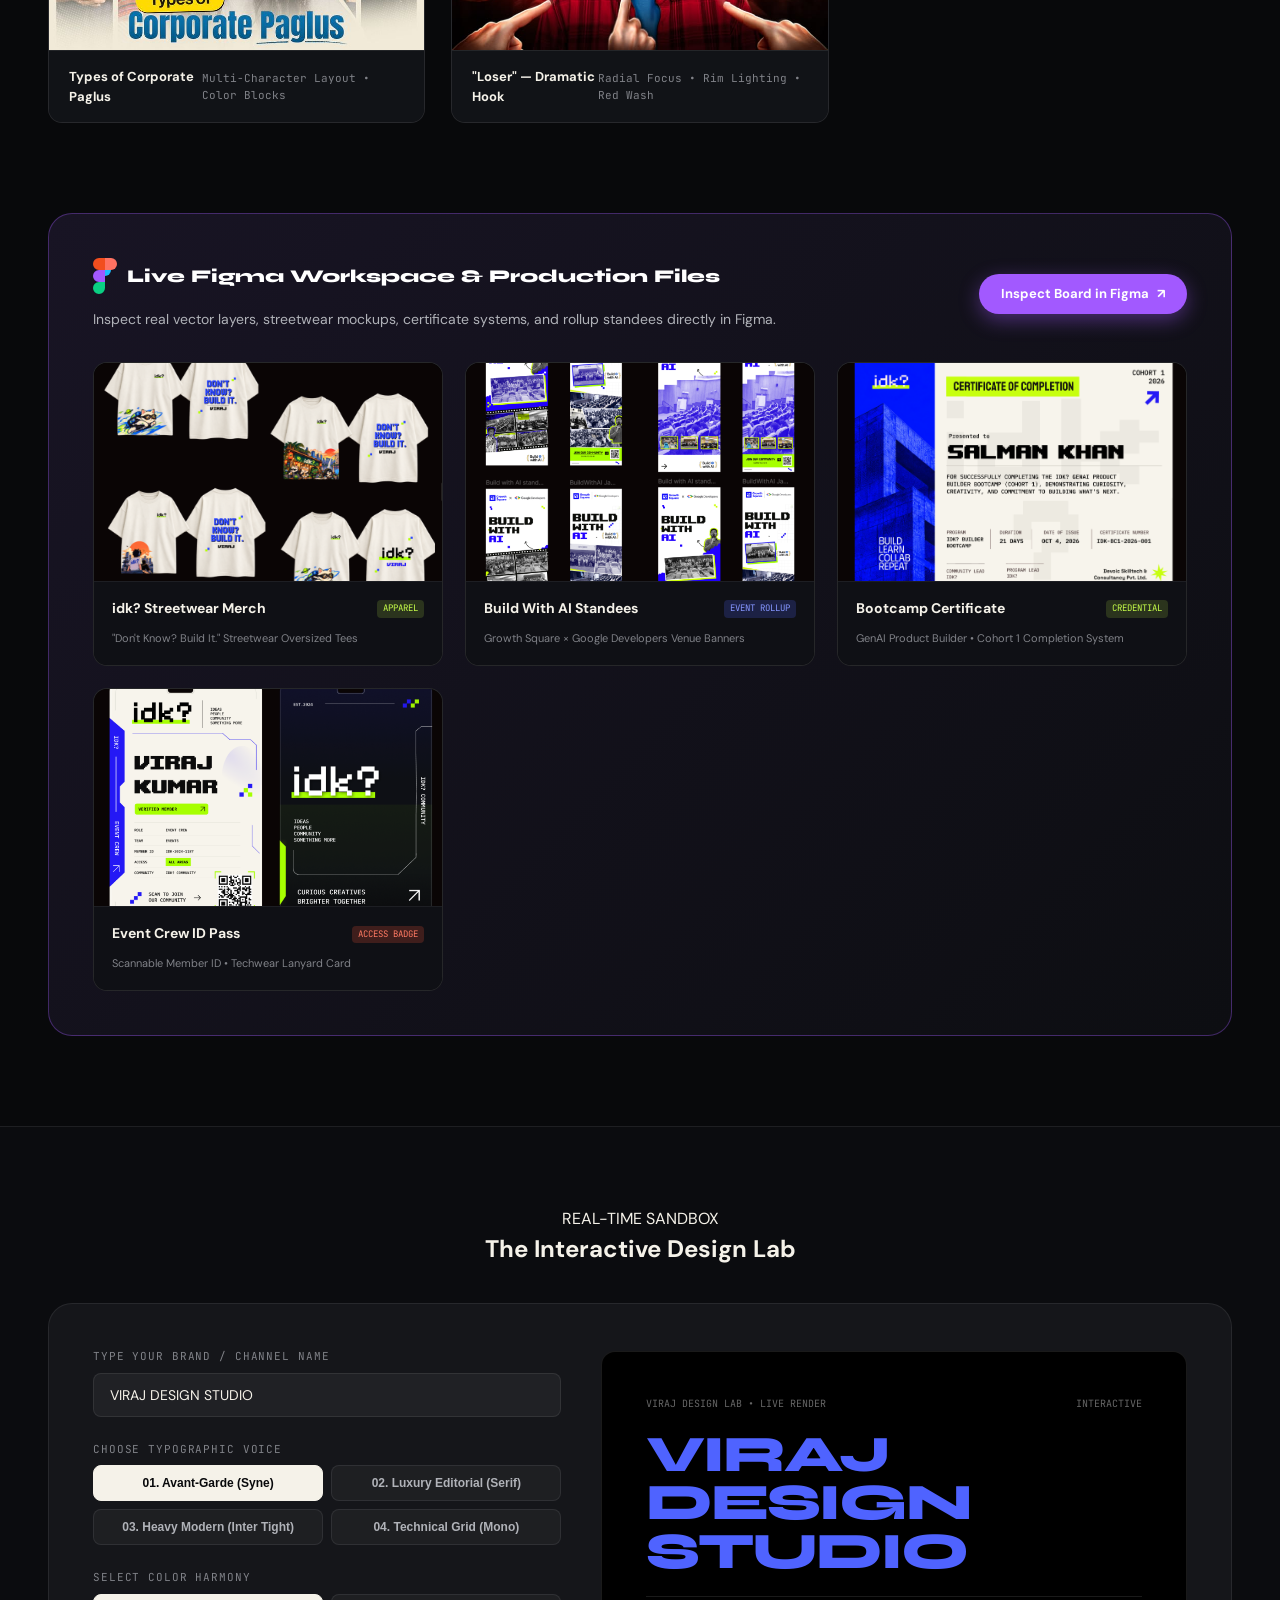
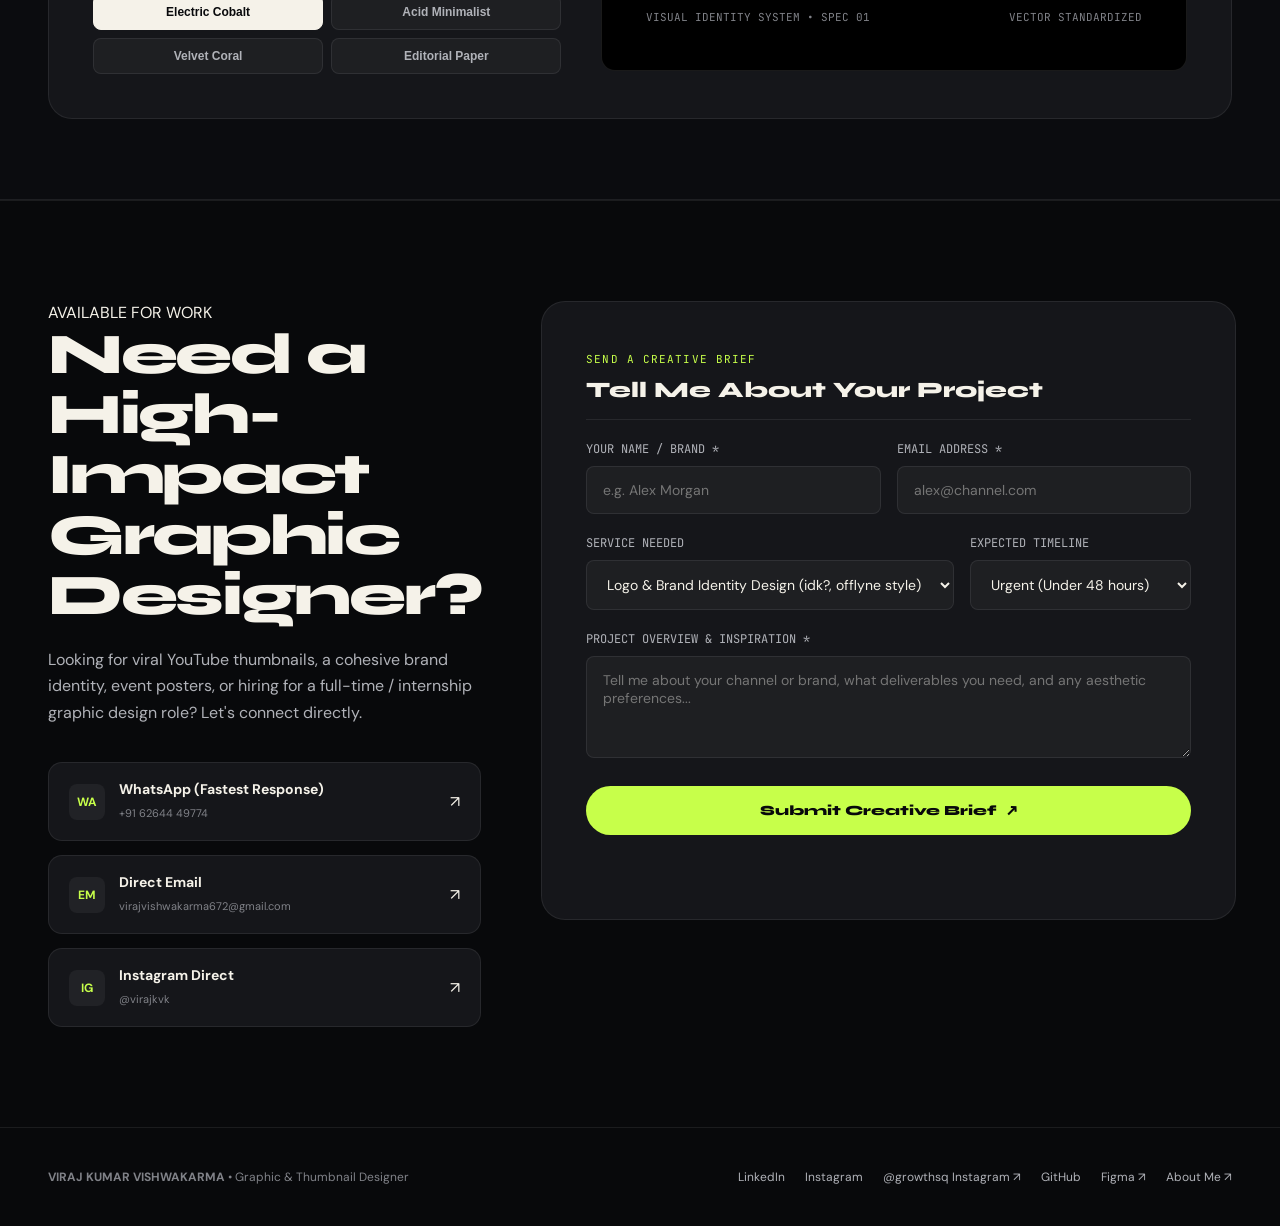
==== commit 6265830d: "Optimize mobile view with horizontal card rails, rename to About Me, remove share button, and add cu" ====
--- a/virajgraphicdesigner/index.html
+++ b/virajgraphicdesigner/index.html
@@ -27,8 +27,10 @@
   <meta name="twitter:creator" content="@virajkvk">
 
   <!-- Modern Favicons -->
+  <link rel="icon" href="/favicon.ico" sizes="any">
   <link rel="icon" href="/assets/favicon.svg" type="image/svg+xml">
   <link rel="icon" href="/assets/favicon-32x32.png" sizes="32x32" type="image/png">
+  <link rel="icon" href="/assets/favicon-16x16.png" sizes="16x16" type="image/png">
   <link rel="apple-touch-icon" href="/assets/apple-touch-icon.png">
 
   <!-- Google Fonts -->
@@ -73,11 +75,8 @@
           <span class="status-dot"></span>
           <span>Open for Design Roles</span>
         </div>
-        <button type="button" class="btn-share btn-share-link" title="Copy shareable link to this page">
-          <span>🔗</span> Share Link
-        </button>
-        <a href="/" class="btn-back-portfolio" title="Return to Engineering &amp; Full Portfolio">
-          <span>←</span> Full Portfolio
+        <a href="/" class="btn-back-portfolio" title="About Viraj Kumar Vishwakarma">
+          <span>←</span> About Me
         </a>
         <button class="mobile-nav-toggle" aria-label="Toggle Navigation Menu">☰</button>
       </div>
@@ -92,7 +91,7 @@
     <a href="#thumbnails">YouTube Thumbnails</a>
     <a href="#figma-vault">Figma Workspace</a>
     <a href="#hire">Hire Me / Brief</a>
-    <a href="/" style="color: var(--acid);">← Back to Full Portfolio</a>
+    <a href="/" style="color: var(--acid);">← About Me</a>
   </div>
 
   <main>
@@ -126,9 +125,6 @@
               <a href="#hire" class="btn-secondary">
                 Send a Creative Brief <span>↗</span>
               </a>
-              <button type="button" class="btn-share btn-share-link">
-                <span>📋</span> Copy Shareable URL
-              </button>
             </div>
 
             <!-- Animated Proof Badges -->
@@ -240,9 +236,12 @@
             <span class="section-kicker">WORK GLIMPSE &bull; REAL CLIENT COLLATERAL</span>
             <h2 class="section-title">Published Campaigns &amp; Design Drops</h2>
           </div>
-          <span style="font-family:var(--mono-font); font-size:12px; color:var(--acid);">
-            SHIPPED IN PRODUCTION &bull; 2026
-          </span>
+          <div style="display:flex; align-items:center; gap:10px;">
+            <span class="mobile-swipe-pill">↔ Swipe Cards</span>
+            <span style="font-family:var(--mono-font); font-size:12px; color:var(--acid);">
+              SHIPPED IN PRODUCTION &bull; 2026
+            </span>
+          </div>
         </div>
 
         <div class="glimpse-gallery-grid">
@@ -391,9 +390,12 @@
             <span class="section-kicker">IDENTITY ARCHITECTURE</span>
             <h2 class="section-title">Logo Design &amp; Brand Marks</h2>
           </div>
-          <span style="font-family:var(--mono-font); font-size:12px; color:var(--text-muted);">
-            CUSTOM LOGOMARKS &bull; VECTOR SYSTEMS
-          </span>
+          <div style="display:flex; align-items:center; gap:10px;">
+            <span class="mobile-swipe-pill">↔ Swipe Logos</span>
+            <span style="font-family:var(--mono-font); font-size:12px; color:var(--text-muted);">
+              CUSTOM LOGOMARKS &bull; VECTOR SYSTEMS
+            </span>
+          </div>
         </div>
 
         <div class="logo-grid-custom">
@@ -475,9 +477,12 @@
             <span class="section-kicker">PROVEN TRACK RECORD</span>
             <h2 class="section-title">Core Experience &amp; Specialization</h2>
           </div>
-          <span style="font-family:var(--mono-font); font-size:12px; color:var(--text-muted);">
-            LEADERSHIP &bull; PROVEN CTR GROWTH
-          </span>
+          <div style="display:flex; align-items:center; gap:10px;">
+            <span class="mobile-swipe-pill">↔ Swipe Roles</span>
+            <span style="font-family:var(--mono-font); font-size:12px; color:var(--text-muted);">
+              LEADERSHIP &bull; PROVEN CTR GROWTH
+            </span>
+          </div>
         </div>
 
         <div class="experience-feature-grid">
@@ -574,9 +579,12 @@
             <span class="section-kicker">HIGH-CONVERTING VISUAL HOOKS</span>
             <h2 class="section-title">YouTube Thumbnail Showcase</h2>
           </div>
-          <span style="font-family:var(--mono-font); font-size:12px; color:var(--text-muted);">
-            2 YEARS SPECIALIZATION &bull; 150+ SHIPPED
-          </span>
+          <div style="display:flex; align-items:center; gap:10px;">
+            <span class="mobile-swipe-pill">↔ Swipe Thumbnails</span>
+            <span style="font-family:var(--mono-font); font-size:12px; color:var(--text-muted);">
+              2 YEARS SPECIALIZATION &bull; 150+ SHIPPED
+            </span>
+          </div>
         </div>
 
         <div class="thumbnails-grid">
@@ -650,9 +658,12 @@
               </p>
             </div>
 
-            <a href="https://www.figma.com/design/wCOKLVkaJKRvySLNEy5QGw/Untitled?node-id=21-11&amp;t=AoXeVb8A4x4z7uSR-1" target="_blank" rel="noreferrer" class="btn-open-figma">
-              <span>Inspect Board in Figma</span> ↗
-            </a>
+            <div style="display:flex; align-items:center; gap:12px; flex-wrap:wrap;">
+              <span class="mobile-swipe-pill">↔ Swipe Files</span>
+              <a href="https://www.figma.com/design/wCOKLVkaJKRvySLNEy5QGw/Untitled?node-id=21-11&amp;t=AoXeVb8A4x4z7uSR-1" target="_blank" rel="noreferrer" class="btn-open-figma">
+                <span>Inspect Board in Figma</span> ↗
+              </a>
+            </div>
           </div>
 
           <!-- Figma Crops Grid -->
@@ -888,7 +899,7 @@
         <a href="https://www.instagram.com/growthsq/?hl=en" target="_blank" rel="noreferrer">@growthsq Instagram ↗</a>
         <a href="https://github.com/virajkvk18" target="_blank" rel="noreferrer">GitHub</a>
         <a href="https://www.figma.com/design/wCOKLVkaJKRvySLNEy5QGw/Untitled?node-id=21-11&amp;t=AoXeVb8A4x4z7uSR-1" target="_blank" rel="noreferrer">Figma ↗</a>
-        <a href="/">Main Portfolio ↗</a>
+        <a href="/">About Me ↗</a>
       </div>
     </div>
   </footer>
--- a/virajgraphicdesigner/graphic-design.css
+++ b/virajgraphicdesigner/graphic-design.css
@@ -284,6 +284,35 @@
   padding: 8px 12px;
   border-radius: var(--radius-sm);
   cursor: pointer;
+}
+
+/* Mobile Swipe Indicator Pill */
+.mobile-swipe-pill {
+  display: none;
+}
+
+@media (max-width: 880px) {
+  .mobile-swipe-pill {
+    display: inline-flex;
+    align-items: center;
+    gap: 4px;
+    font-family: var(--mono-font);
+    font-size: 10px;
+    font-weight: 700;
+    letter-spacing: 0.05em;
+    color: var(--acid);
+    background: rgba(199, 255, 74, 0.12);
+    border: 1px solid rgba(199, 255, 74, 0.3);
+    padding: 3px 9px;
+    border-radius: var(--radius-full);
+    text-transform: uppercase;
+    animation: gentle-pill-pulse 2.4s ease-in-out infinite;
+  }
+
+  @keyframes gentle-pill-pulse {
+    0%, 100% { opacity: 0.85; transform: translateX(0); }
+    50% { opacity: 1; transform: translateX(2px); }
+  }
 }
 
 /* ==========================================================================
@@ -2178,20 +2207,55 @@
     letter-spacing: -0.03em;
   }
 
-  /* Work Glimpse Grid */
+  /* ==========================================================================
+     MOBILE HORIZONTAL MOVING CARDS & TRACKS
+     Organized, touch-optimized swipeable rails for all image cards
+     ========================================================================== */
+
+  /* 1. Work Glimpse Cards: Horizontal Moving Rail */
   .glimpse-gallery-grid {
-    grid-template-columns: 1fr;
-    gap: 16px;
+    display: flex !important;
+    flex-direction: row;
+    flex-wrap: nowrap;
+    overflow-x: auto;
+    overflow-y: hidden;
+    scroll-snap-type: x mandatory;
+    -webkit-overflow-scrolling: touch;
+    overscroll-behavior-x: contain;
+    scrollbar-width: none;
+    -ms-overflow-style: none;
+    margin-inline: -16px;
+    padding-inline: 16px;
+    padding-bottom: 16px;
+    gap: 14px;
+    cursor: grab;
+  }
+
+  .glimpse-gallery-grid::-webkit-scrollbar {
+    display: none;
   }
 
   .glimpse-card {
+    flex: 0 0 84vw;
+    max-width: 330px;
+    min-width: 270px;
+    scroll-snap-align: start;
     border-radius: var(--radius-md);
     overflow: hidden;
+    height: auto;
+    display: flex;
+    flex-direction: column;
+    transition: transform 0.2s ease, border-color 0.2s ease;
+  }
+
+  .glimpse-card:active {
+    transform: scale(0.98);
   }
 
   .glimpse-img-wrap {
     aspect-ratio: 16 / 10;
-    max-height: 240px;
+    max-height: 220px;
+    width: 100%;
   }
 
   .glimpse-badge-pill {
@@ -2203,6 +2267,9 @@
 
   .glimpse-info {
     padding: 16px 14px;
+    display: flex;
+    flex-direction: column;
+    flex: 1;
   }
 
   .glimpse-topline {
@@ -2227,20 +2294,46 @@
     font-size: 11px;
     flex-wrap: wrap;
     gap: 8px;
-  }
-
-  /* Custom Logo Showcase */
+    margin-top: auto;
+  }
+
+  /* 2. Custom Logo Showcase: Horizontal Moving Rail */
   .logo-grid-custom {
-    grid-template-columns: 1fr;
+    display: flex !important;
+    flex-direction: row;
+    flex-wrap: nowrap;
+    overflow-x: auto;
+    overflow-y: hidden;
+    scroll-snap-type: x mandatory;
+    -webkit-overflow-scrolling: touch;
+    overscroll-behavior-x: contain;
+    scrollbar-width: none;
+    -ms-overflow-style: none;
+    margin-inline: -16px;
+    padding-inline: 16px;
+    padding-bottom: 14px;
     gap: 14px;
   }
 
+  .logo-grid-custom::-webkit-scrollbar {
+    display: none;
+  }
+
   .custom-logo-card {
+    flex: 0 0 76vw;
+    max-width: 290px;
+    min-width: 240px;
+    scroll-snap-align: start;
     border-radius: var(--radius-md);
+    transition: transform 0.2s ease;
+  }
+
+  .custom-logo-card:active {
+    transform: scale(0.98);
   }
 
   .logo-canvas-stage {
-    height: 160px;
+    height: 150px;
     padding: 16px;
   }
 
@@ -2276,15 +2369,43 @@
     font-size: 10px;
   }
 
-  /* Experience & Roles Cards */
+  /* 3. Experience & Roles: Horizontal Moving Rail */
   .experience-feature-grid {
-    grid-template-columns: 1fr;
-    gap: 18px;
+    display: flex !important;
+    flex-direction: row;
+    flex-wrap: nowrap;
+    overflow-x: auto;
+    overflow-y: hidden;
+    scroll-snap-type: x mandatory;
+    -webkit-overflow-scrolling: touch;
+    overscroll-behavior-x: contain;
+    scrollbar-width: none;
+    -ms-overflow-style: none;
+    margin-inline: -16px;
+    padding-inline: 16px;
+    padding-bottom: 16px;
+    gap: 14px;
+  }
+
+  .experience-feature-grid::-webkit-scrollbar {
+    display: none;
   }
 
   .feature-role-card {
-    padding: 20px 16px;
+    flex: 0 0 88vw;
+    max-width: 360px;
+    min-width: 280px;
+    scroll-snap-align: start;
+    padding: 22px 18px;
     border-radius: var(--radius-md);
+    height: auto;
+    display: flex;
+    flex-direction: column;
+    transition: transform 0.2s ease;
+  }
+
+  .feature-role-card:active {
+    transform: scale(0.98);
   }
 
   .role-card-top {
@@ -2343,15 +2464,40 @@
     font-size: 10.5px;
   }
 
-  /* YouTube Thumbnails Grid */
+  /* 4. YouTube Thumbnails Grid: Horizontal Moving Rail */
   .thumbnails-grid {
-    grid-template-columns: 1fr;
-    gap: 16px;
+    display: flex !important;
+    flex-direction: row;
+    flex-wrap: nowrap;
+    overflow-x: auto;
+    overflow-y: hidden;
+    scroll-snap-type: x mandatory;
+    -webkit-overflow-scrolling: touch;
+    overscroll-behavior-x: contain;
+    scrollbar-width: none;
+    -ms-overflow-style: none;
+    margin-inline: -16px;
+    padding-inline: 16px;
+    padding-bottom: 14px;
+    gap: 14px;
+  }
+
+  .thumbnails-grid::-webkit-scrollbar {
+    display: none;
   }
 
   .yt-thumb-card {
+    flex: 0 0 82vw;
+    max-width: 320px;
+    min-width: 260px;
+    scroll-snap-align: start;
     border-radius: var(--radius-md);
     overflow: hidden;
+    transition: transform 0.2s ease;
+  }
+
+  .yt-thumb-card:active {
+    transform: scale(0.98);
   }
 
   .yt-thumb-wrapper {
@@ -2372,7 +2518,7 @@
     margin-top: 3px;
   }
 
-  /* Figma Vault Banner */
+  /* 5. Figma Crops Grid: Horizontal Moving Rail */
   .figma-vault-banner {
     padding: 20px 14px;
     border-radius: var(--radius-md);
@@ -2392,12 +2538,37 @@
   }
 
   .figma-crops-grid {
-    grid-template-columns: 1fr;
+    display: flex !important;
+    flex-direction: row;
+    flex-wrap: nowrap;
+    overflow-x: auto;
+    overflow-y: hidden;
+    scroll-snap-type: x mandatory;
+    -webkit-overflow-scrolling: touch;
+    overscroll-behavior-x: contain;
+    scrollbar-width: none;
+    -ms-overflow-style: none;
+    margin-inline: -14px;
+    padding-inline: 14px;
+    padding-bottom: 14px;
     gap: 14px;
   }
 
+  .figma-crops-grid::-webkit-scrollbar {
+    display: none;
+  }
+
   .figma-crop-card {
+    flex: 0 0 82vw;
+    max-width: 310px;
+    min-width: 260px;
+    scroll-snap-align: start;
     border-radius: var(--radius-sm);
+    transition: transform 0.2s ease;
+  }
+
+  .figma-crop-card:active {
+    transform: scale(0.98);
   }
 
   .figma-crop-img-wrap {
